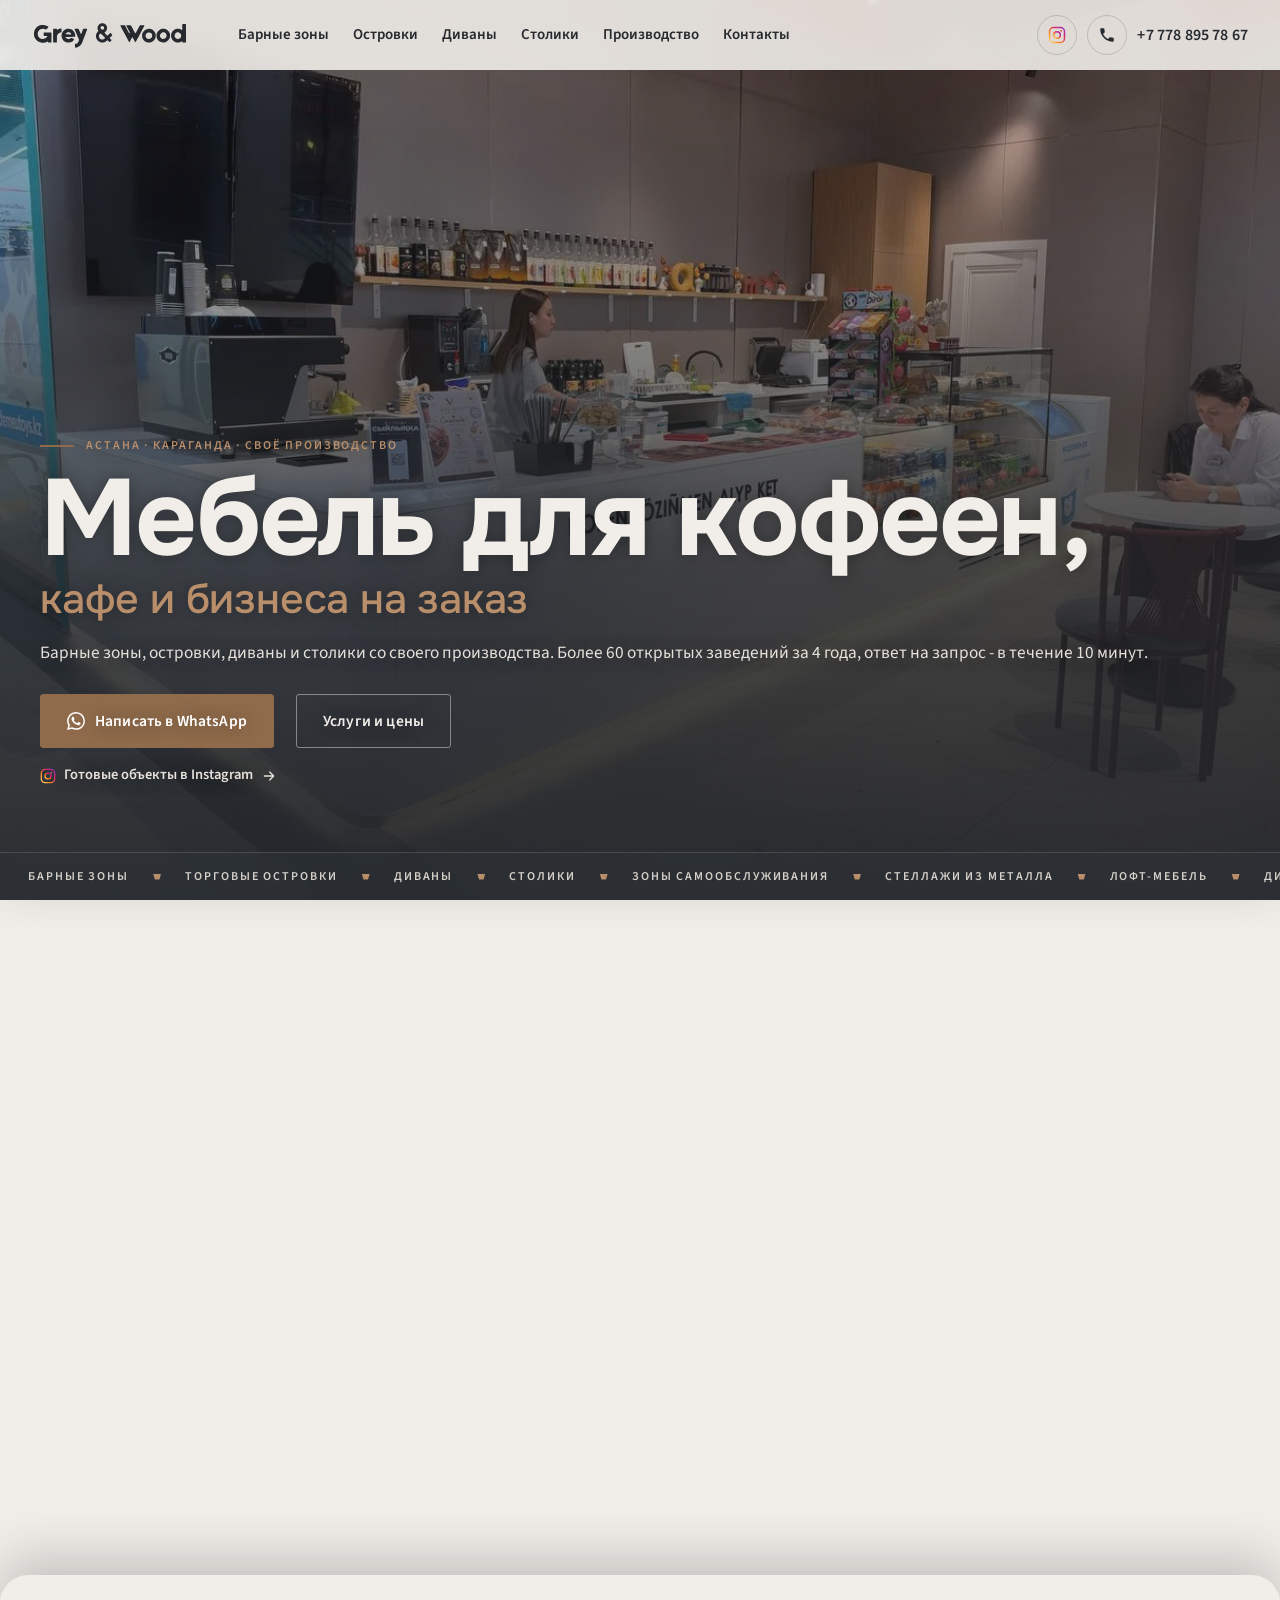
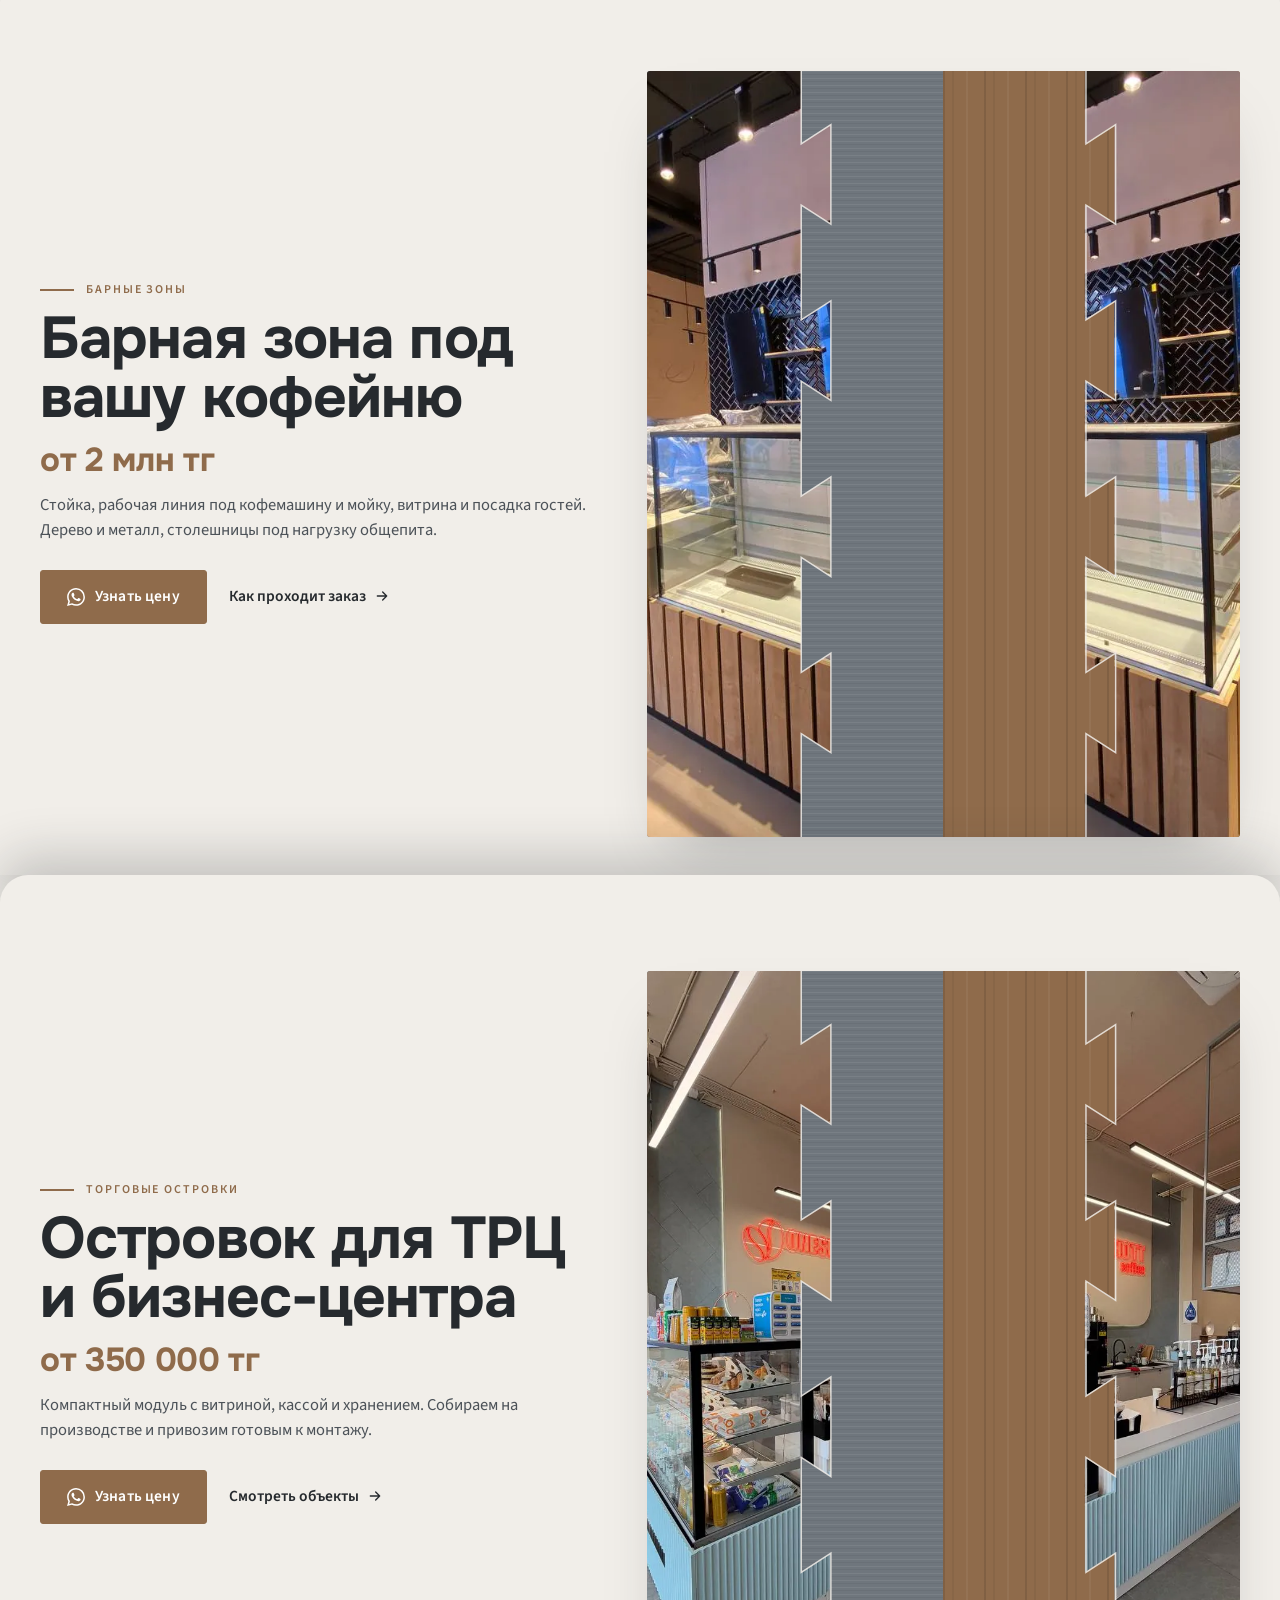
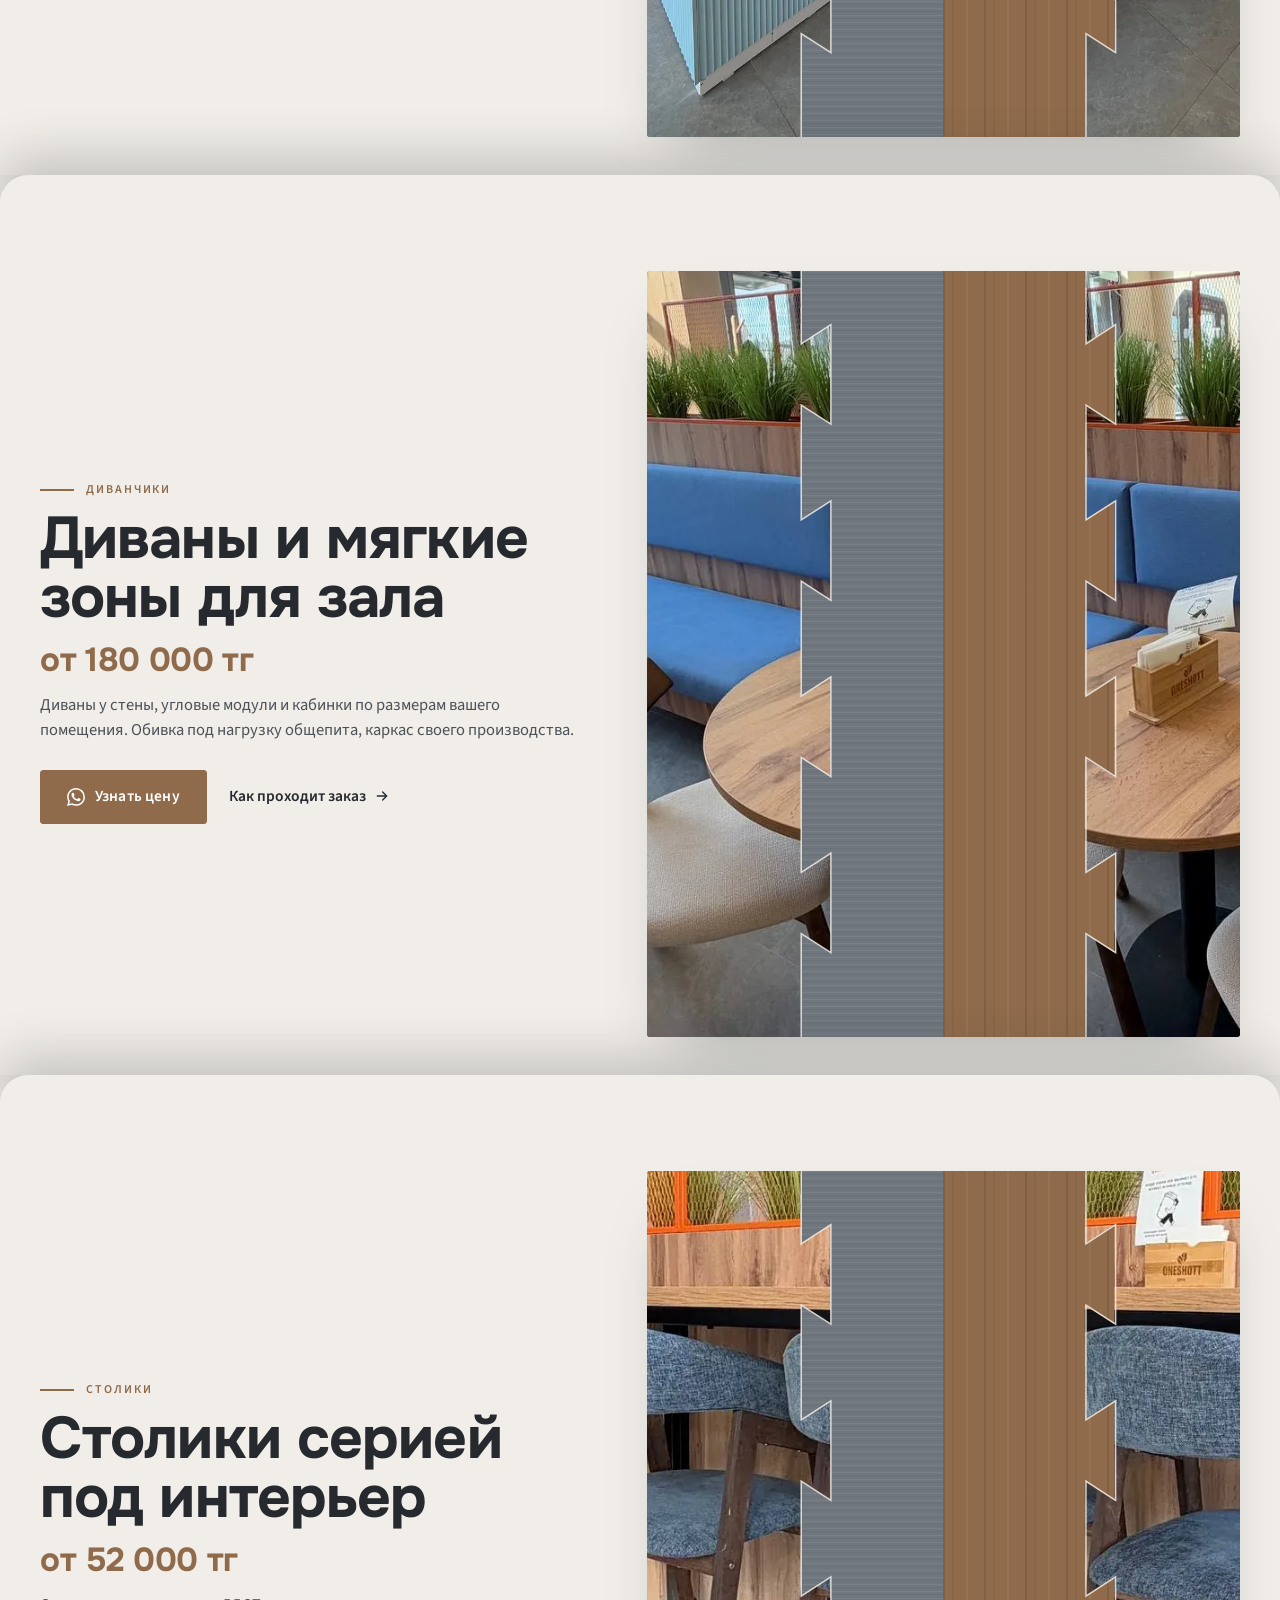
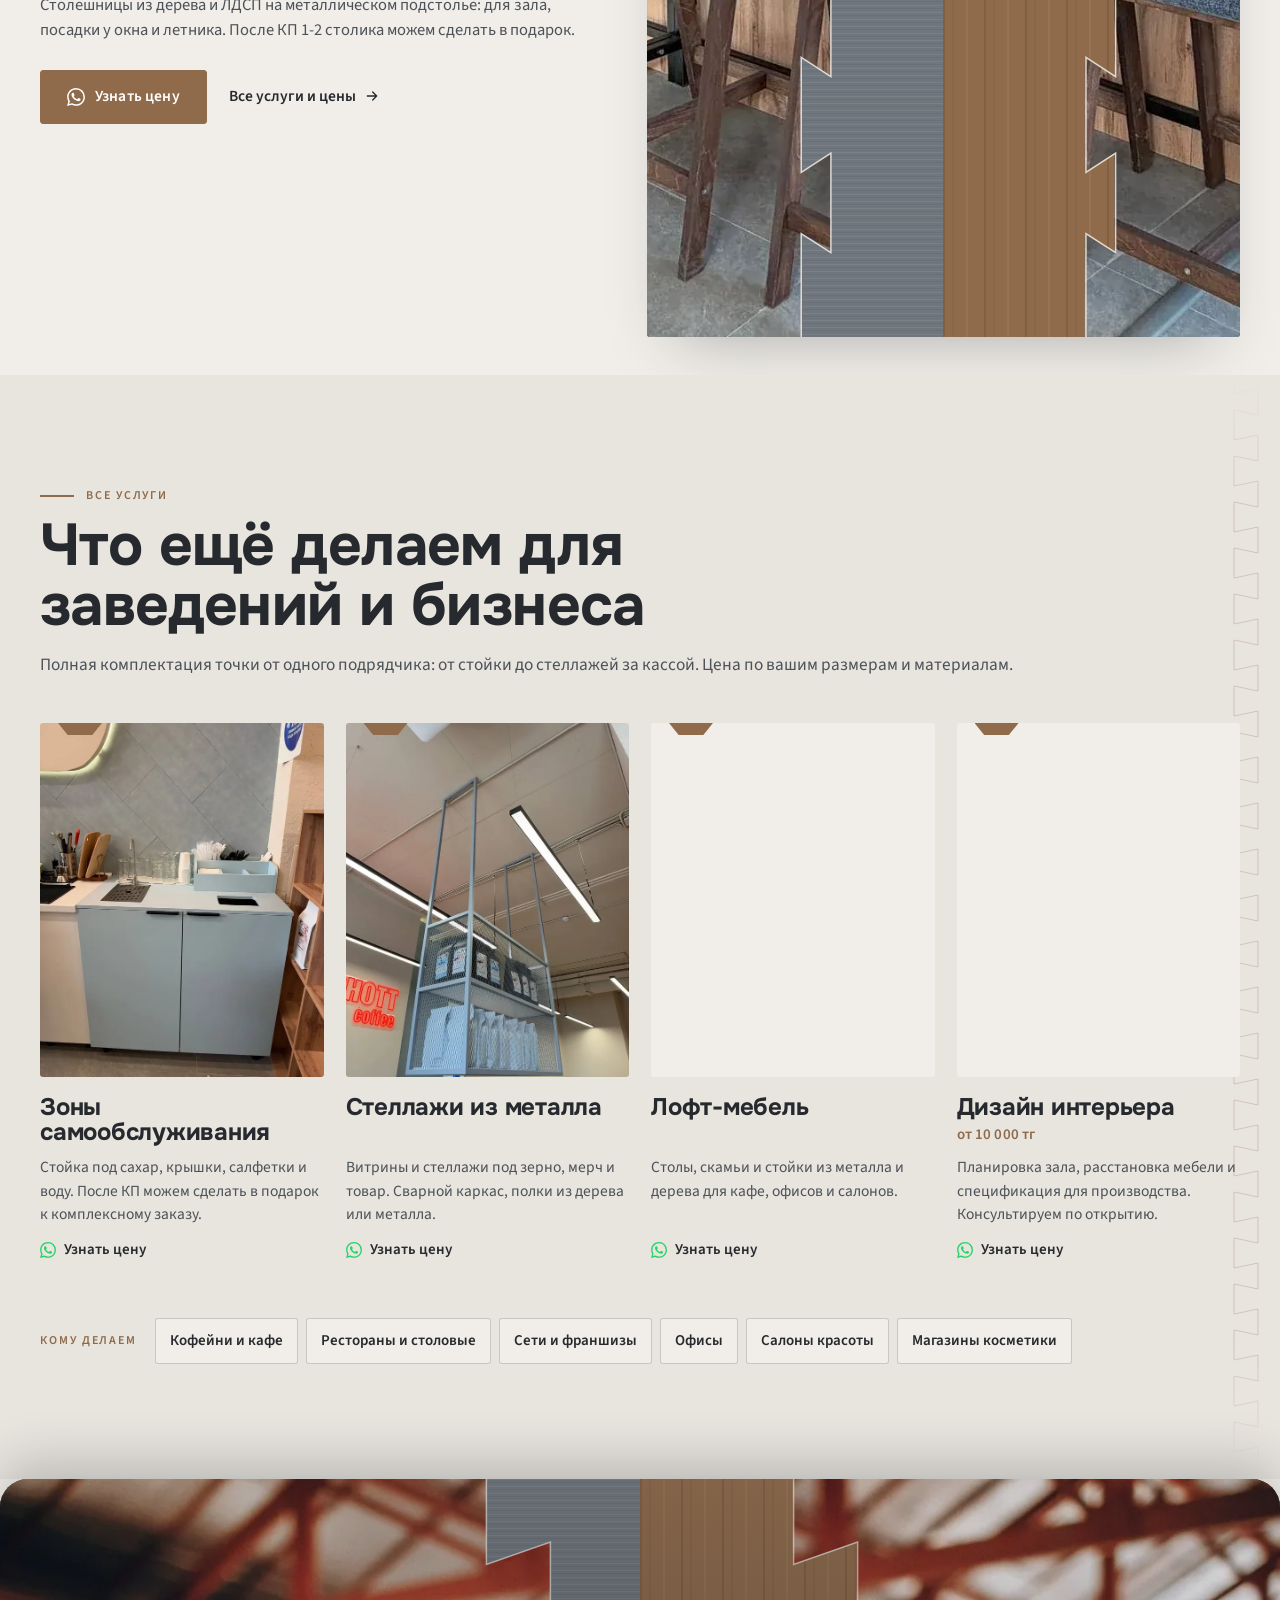
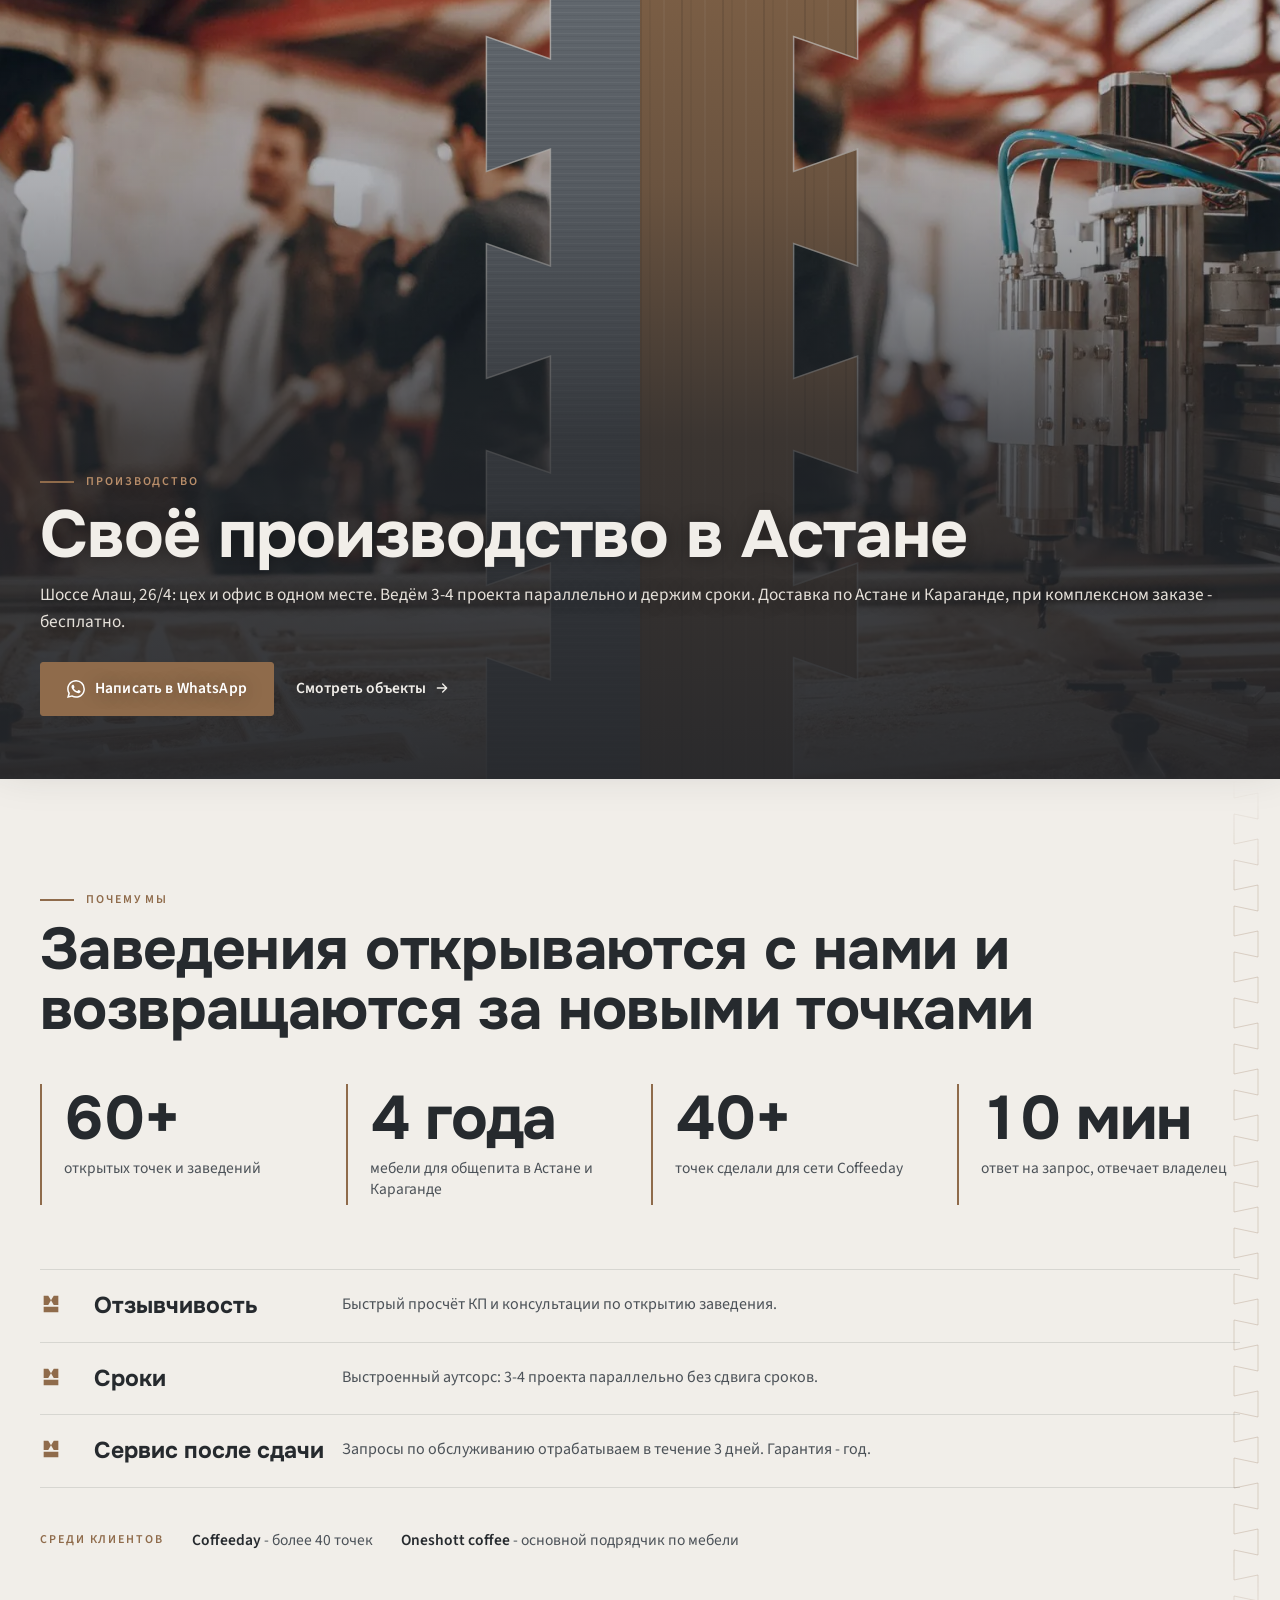
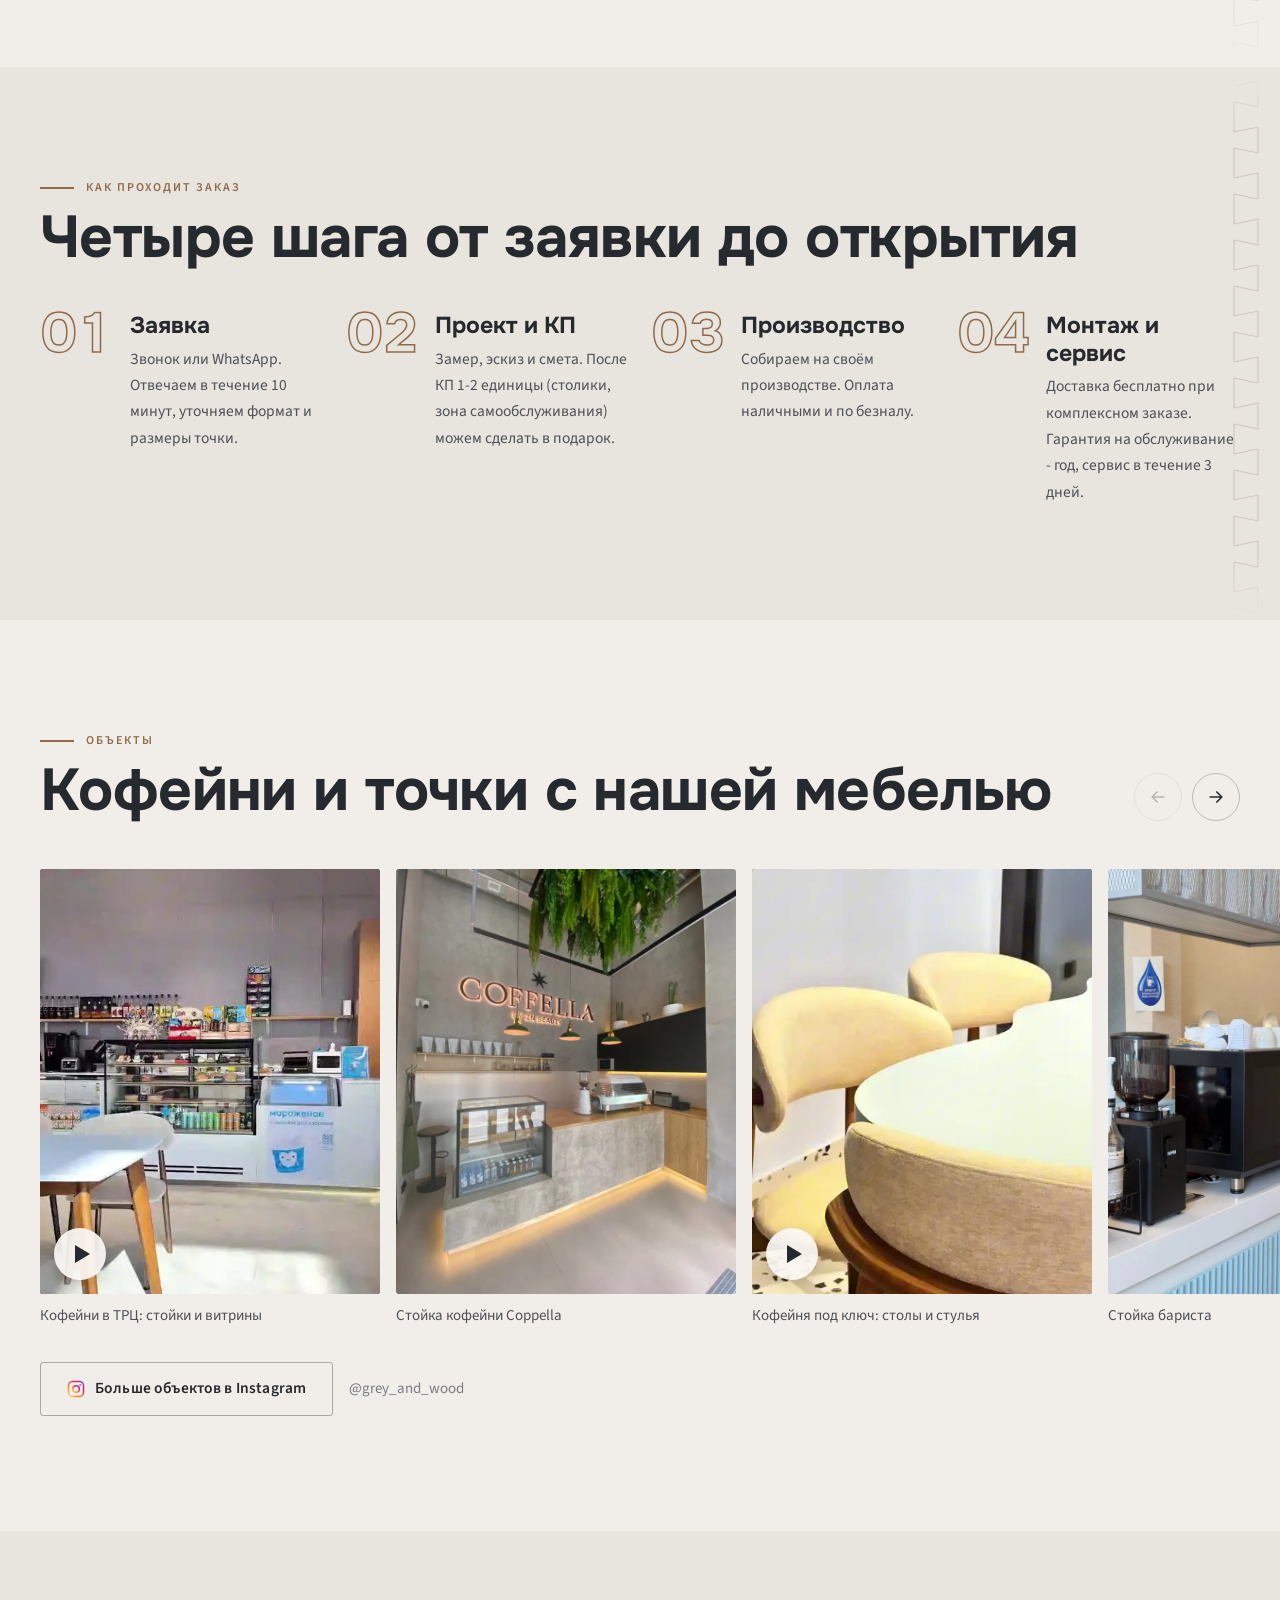
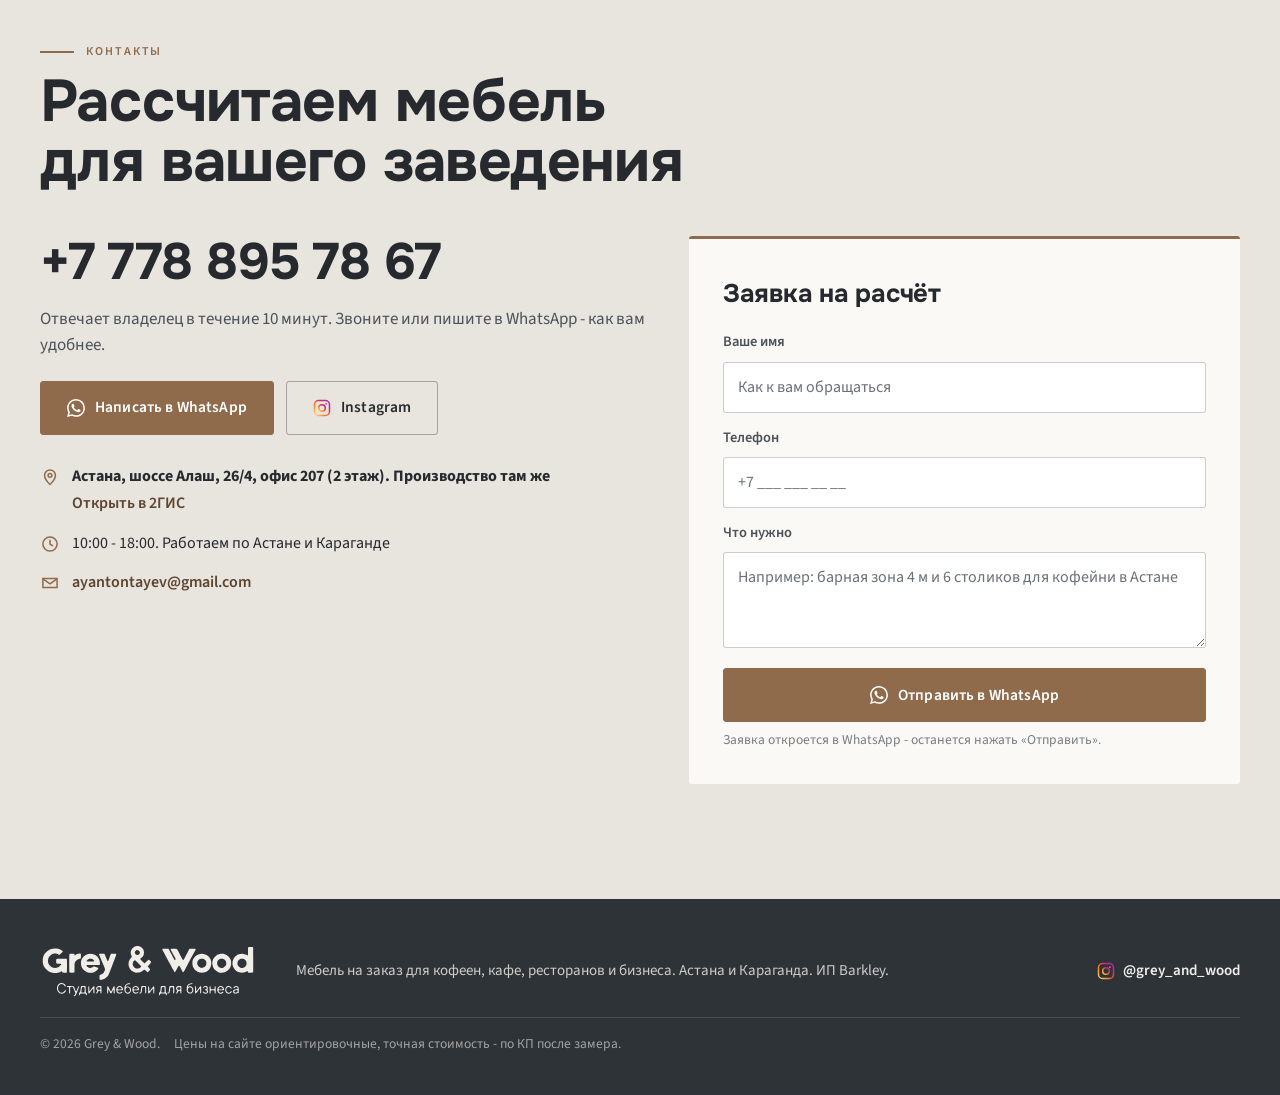
==== index.html @ f674ef8d "Фото, видео и логотип клиента вместо стоков и заглушек Co-Authored-By: Claude Opus 5.5 <noreply@anth" ====
<!doctype html>
<html lang="ru">
<head>
<meta charset="utf-8">
<meta name="viewport" content="width=device-width, initial-scale=1, viewport-fit=cover">
<title>Мебель для кофеен и кафе на заказ в Астане и Караганде - Grey & Wood</title>
<meta name="description" content="Grey & Wood: барные зоны от 2 млн тг, торговые островки от 350 000 тг, диваны от 180 000 тг, столики от 52 000 тг. Своё производство в Астане, более 60 открытых заведений, ответ в течение 10 минут. Астана и Караганда.">
<link rel="canonical" href="https://songokura.github.io/greywood/">
<meta name="theme-color" content="#F1EEE9">
<meta property="og:type" content="website">
<meta property="og:locale" content="ru_RU">
<meta property="og:site_name" content="Grey & Wood">
<meta property="og:title" content="Мебель для кофеен и кафе на заказ в Астане и Караганде - Grey & Wood">
<meta property="og:description" content="Барные зоны, торговые островки, диваны и столики со своего производства. Более 60 открытых заведений за 4 года, ответ в течение 10 минут.">
<meta property="og:url" content="https://songokura.github.io/greywood/">
<meta property="og:image" content="https://songokura.github.io/greywood/assets/gw-og-image.jpg">
<meta property="og:image:width" content="1200">
<meta property="og:image:height" content="630">
<meta name="twitter:card" content="summary_large_image">
<meta name="twitter:title" content="Мебель для кофеен и кафе на заказ в Астане и Караганде - Grey & Wood">
<meta name="twitter:description" content="Барные зоны, торговые островки, диваны и столики со своего производства. Более 60 открытых заведений за 4 года.">
<meta name="twitter:image" content="https://songokura.github.io/greywood/assets/gw-og-image.jpg">
<link rel="icon" href="favicon.ico" sizes="16x16 32x32 48x48">
<link rel="icon" href="assets/gw-icon-192.png" type="image/png" sizes="192x192">
<link rel="apple-touch-icon" href="assets/gw-apple-touch-icon.png">
<link rel="preconnect" href="https://fonts.googleapis.com">
<link rel="preconnect" href="https://fonts.gstatic.com" crossorigin>
<link rel="stylesheet" href="https://fonts.googleapis.com/css2?family=Afacad:wght@700&family=Onest:wght@600;700&family=Source+Sans+3:wght@400;600&display=swap">
<link rel="preload" as="image" href="assets/img/gw-hero-wide.webp" media="(min-width: 761px)" fetchpriority="high">
<link rel="preload" as="image" href="assets/img/gw-hero-tall-2.webp" media="(max-width: 760px)" fetchpriority="high">
<link rel="stylesheet" href="styles.css?v=20261013-1">
<script type="application/ld+json">
{
  "@context": "https://schema.org",
  "@type": "LocalBusiness",
  "name": "Grey & Wood",
  "legalName": "ИП Barkley",
  "description": "Мебель на заказ для кофеен, кафе, ресторанов и бизнеса: барные зоны, торговые островки, диваны, столики, стеллажи, лофт-мебель, дизайн интерьера. Своё производство в Астане.",
  "url": "https://songokura.github.io/greywood/",
  "image": "https://songokura.github.io/greywood/assets/gw-og-image.jpg",
  "telephone": "+77788957867",
  "email": "ayantontayev@gmail.com",
  "priceRange": "от 52 000 KZT",
  "address": {
    "@type": "PostalAddress",
    "streetAddress": "шоссе Алаш, 26/4, офис 207",
    "addressLocality": "Астана",
    "addressCountry": "KZ"
  },
  "areaServed": ["Астана", "Караганда"],
  "sameAs": ["https://www.instagram.com/grey_and_wood/"],
  "makesOffer": [
    {"@type": "Offer", "name": "Барные зоны для кофеен и кафе", "price": "2000000", "priceCurrency": "KZT"},
    {"@type": "Offer", "name": "Торговые островки", "price": "350000", "priceCurrency": "KZT"},
    {"@type": "Offer", "name": "Диваны для заведений", "price": "180000", "priceCurrency": "KZT"},
    {"@type": "Offer", "name": "Столики для кафе", "price": "52000", "priceCurrency": "KZT"},
    {"@type": "Offer", "name": "Дизайн интерьера заведения", "price": "10000", "priceCurrency": "KZT"}
  ]
}
</script>
<script src="https://lead-bot.sultan-askarov-kz.workers.dev/t.js" data-site="greywood" defer></script>
</head>
<body>
<svg width="0" height="0" style="position:absolute" aria-hidden="true" focusable="false">
  <symbol id="logo-word" viewBox="0 0 312 58"><path fill="currentColor" fill-rule="evenodd" d="M90.13 52.90C93.40 52.05 97.36 49.01 98.93 46.16C99.70 44.75 102.05 38.89 103.76 34.08C104.06 33.26 104.57 31.87 104.91 31.00C105.25 30.13 105.70 28.93 105.92 28.33C106.13 27.74 106.58 26.57 106.92 25.75C107.25 24.93 107.62 23.91 107.74 23.50C107.86 23.09 108.28 21.96 108.66 21.00C109.62 18.63 110.32 16.64 110.33 16.32C110.33 16.17 110.18 15.91 109.98 15.73C109.66 15.44 109.38 15.42 106.36 15.46C104.56 15.49 102.95 15.55 102.79 15.60C102.51 15.69 101.50 17.44 101.50 17.84C101.50 17.94 101.08 19.13 100.57 20.47C100.05 21.82 99.46 23.46 99.25 24.13C98.38 26.89 97.74 26.89 96.67 24.13C95.94 22.24 95.37 20.86 94.76 19.50C94.45 18.81 94.14 18.06 94.08 17.83C93.86 17.07 93.14 15.88 92.77 15.68C92.34 15.45 86.47 15.32 85.87 15.53C85.19 15.77 85.08 16.34 85.54 17.27C85.77 17.72 86.01 18.31 86.07 18.58C86.13 18.86 86.57 19.90 87.03 20.90C87.49 21.90 88.00 23.10 88.17 23.57C88.33 24.04 88.72 24.99 89.04 25.68C89.36 26.38 89.91 27.61 90.25 28.43C90.85 29.86 91.70 31.82 92.35 33.28C92.53 33.67 92.67 34.06 92.67 34.15C92.67 34.25 92.94 34.91 93.28 35.62C94.10 37.34 94.10 38.18 93.28 40.32C92.03 43.60 90.15 45.26 87.15 45.74C86.04 45.92 86.00 46.08 85.97 49.56C85.94 53.46 85.92 53.42 87.91 53.24C88.65 53.18 89.64 53.02 90.13 52.90ZM26.17 43.01C27.77 42.59 29.22 41.99 30.31 41.32C31.43 40.62 31.90 40.77 32.05 41.85C32.10 42.26 32.27 42.67 32.44 42.79C32.80 43.05 38.19 43.09 38.68 42.83C39.16 42.57 39.18 23.55 38.70 23.12C38.27 22.72 24.76 22.69 24.01 23.08C23.39 23.40 23.38 23.44 23.35 26.46C23.32 29.72 23.32 29.73 25.71 29.88C26.60 29.94 27.92 29.94 28.65 29.89C30.14 29.77 30.83 30.03 30.83 30.69C30.83 31.26 28.19 33.83 26.77 34.65C18.61 39.31 8.92 31.19 12.00 22.26C12.75 20.06 14.70 17.75 16.78 16.58C17.89 15.95 20.40 15.33 21.84 15.33C22.98 15.33 25.87 16.05 26.49 16.49C26.78 16.70 27.31 16.91 27.67 16.96C28.32 17.04 28.35 17.02 30.46 14.98C32.95 12.56 32.83 12.71 32.83 12.14C32.83 11.61 31.88 10.75 30.47 10.02C29.98 9.76 29.36 9.43 29.08 9.29C26.00 7.65 19.71 7.38 15.92 8.72C10.00 10.80 5.45 15.89 4.21 21.83C3.80 23.81 3.86 28.40 4.33 29.92C4.52 30.56 4.77 31.42 4.86 31.83C5.09 32.77 6.41 35.14 7.55 36.64C10.05 39.92 14.22 42.54 17.92 43.15C18.56 43.25 19.27 43.37 19.50 43.41C20.58 43.59 24.96 43.34 26.17 43.01ZM49.55 42.79C49.80 42.60 49.83 41.91 49.87 36.00L49.92 29.42L50.44 28.33C51.86 25.35 54.50 23.32 57.48 22.92C58.78 22.74 58.93 22.52 59.05 20.57C59.10 19.66 59.12 18.17 59.09 17.25C59.01 15.08 58.85 14.92 57.01 15.09C54.25 15.34 52.07 16.19 51.14 17.37C50.86 17.71 50.53 18.00 50.40 18.00C50.11 18.00 49.83 17.34 49.83 16.66C49.83 15.57 49.51 15.47 45.97 15.53C42.99 15.58 42.79 15.60 42.52 15.93C42.09 16.47 42.17 42.47 42.61 42.79C42.82 42.94 43.80 43.00 46.08 43.00C48.37 43.00 49.35 42.94 49.55 42.79ZM76.83 42.49C79.47 41.73 81.89 40.05 83.57 37.81C84.69 36.33 84.49 35.73 82.77 35.32C82.30 35.21 81.20 34.86 80.33 34.55C78.40 33.85 77.88 33.88 76.52 34.79C73.89 36.55 70.69 36.31 68.29 34.17C67.21 33.22 66.93 32.67 67.27 32.19L67.52 31.83L76.50 31.83C85.86 31.83 86.20 31.81 86.52 31.10C86.73 30.64 86.49 27.68 86.08 25.76C85.30 22.06 82.11 18.36 78.25 16.68C75.02 15.28 70.56 15.20 67.80 16.50C67.22 16.78 66.67 17.00 66.57 17.00C66.20 17.00 63.68 18.96 62.72 20.00C61.57 21.24 60.44 22.91 60.15 23.80C60.04 24.14 59.82 24.68 59.66 25.01C59.23 25.86 59.00 28.69 59.19 30.75C59.74 36.70 64.47 41.73 70.57 42.83C72.00 43.09 75.41 42.90 76.83 42.49ZM144.35 42.44C146.07 41.92 147.75 40.94 149.32 39.53C150.93 38.09 150.96 38.09 153.25 40.33C154.51 41.57 155.25 42.17 155.50 42.17C156.01 42.17 158.95 39.29 159.09 38.66C159.22 38.06 158.83 37.31 158.12 36.77C157.17 36.04 155.62 34.17 155.62 33.75C155.62 33.46 156.31 32.69 158.15 30.89C161.30 27.80 161.26 28.05 159.05 25.81C156.84 23.56 157.07 23.52 153.90 26.67C151.83 28.73 151.31 29.17 150.91 29.17C150.51 29.17 149.97 28.70 147.63 26.32C146.09 24.75 144.83 23.34 144.83 23.18C144.83 22.78 145.11 22.50 146.22 21.76C149.86 19.33 151.21 14.66 149.61 10.01C149.29 9.11 148.00 7.49 146.67 6.35C144.92 4.84 141.99 4.01 139.54 4.32C136.04 4.76 132.98 7.20 131.72 10.53C130.72 13.20 130.80 15.46 132.00 17.97C132.89 19.84 132.88 19.92 131.50 21.45C129.91 23.19 128.75 25.16 128.29 26.88C127.88 28.45 127.80 31.85 128.15 33.17C129.46 38.13 133.40 41.89 138.33 42.89C139.47 43.12 142.93 42.86 144.35 42.44ZM237.94 42.35C239.73 41.74 241.23 40.93 242.29 40.00C242.71 39.63 243.10 39.33 243.17 39.33C243.39 39.33 245.10 37.13 245.75 36.03C247.68 32.72 248.04 27.15 246.52 23.90C243.77 18.03 238.17 14.90 231.93 15.75C228.76 16.18 226.79 17.11 224.48 19.30C221.06 22.51 219.74 26.02 220.17 30.75C220.64 36.04 224.46 40.68 229.75 42.38C231.59 42.98 231.63 42.98 234.17 42.92C236.16 42.88 236.59 42.81 237.94 42.35ZM266.65 42.35C268.82 41.62 270.13 40.82 271.90 39.15C275.23 35.99 276.32 33.13 276.12 28.08C276.04 26.04 275.99 25.82 275.38 24.33C274.33 21.75 272.91 19.94 270.52 18.10C266.06 14.67 259.08 14.74 254.42 18.26C250.16 21.47 248.50 25.32 248.98 30.87C249.41 35.83 252.79 40.21 257.70 42.19C260.06 43.13 264.08 43.21 266.65 42.35ZM296.00 42.33C296.96 42.02 298.04 41.56 298.38 41.31C299.71 40.36 300.40 40.51 300.55 41.78C300.68 42.97 300.77 43.00 304.33 43.00C307.74 43.00 308.01 42.93 308.05 42.08C308.06 41.80 308.05 33.70 308.03 24.06C308.00 7.65 307.98 6.51 307.71 6.18C307.43 5.84 307.25 5.82 304.67 5.77C301.72 5.72 300.94 5.83 300.67 6.33C300.56 6.52 300.50 8.73 300.50 12.06C300.50 18.57 300.49 18.60 298.67 17.40C297.52 16.65 295.76 16.04 293.87 15.74C290.27 15.17 286.14 16.21 283.59 18.34C283.14 18.71 282.64 19.09 282.48 19.18C282.33 19.26 281.73 19.91 281.15 20.62C277.27 25.43 276.99 31.96 280.46 36.87C282.59 39.90 284.48 41.33 287.75 42.39C290.33 43.22 293.31 43.20 296.00 42.33ZM195.23 42.02C195.38 41.85 195.95 40.90 196.48 39.90C200.52 32.31 200.36 32.56 201.05 32.82C201.36 32.94 201.67 33.36 202.17 34.37C202.92 35.88 205.74 41.18 206.12 41.80C206.45 42.34 206.79 42.42 207.19 42.07C207.54 41.74 207.63 41.60 210.29 36.67C212.62 32.33 213.26 31.15 214.26 29.25C214.74 28.33 215.67 26.61 216.33 25.42C217.66 23.01 218.82 20.85 220.00 18.58C221.31 16.08 223.15 12.67 224.00 11.17C225.66 8.25 225.65 8.25 220.52 8.26C215.80 8.28 215.83 8.27 214.98 9.95C213.76 12.35 210.91 17.83 210.00 19.50C209.48 20.46 208.73 21.91 208.33 22.71C207.07 25.25 206.64 25.31 205.50 23.08C205.08 22.26 204.22 20.61 203.60 19.42C202.97 18.22 202.11 16.57 201.67 15.75C201.24 14.92 200.28 13.08 199.53 11.66C197.60 7.96 198.15 8.27 193.25 8.26C188.51 8.25 188.44 8.27 188.82 9.52C188.93 9.90 189.20 10.49 189.40 10.82C189.61 11.15 190.32 12.47 191.00 13.75C191.67 15.03 192.81 17.16 193.54 18.47C195.68 22.33 195.92 22.90 195.68 23.68C195.57 24.05 195.30 24.46 195.05 24.62C194.46 25.01 194.40 24.92 191.93 20.17C190.81 18.01 189.53 15.58 189.09 14.75C188.64 13.92 187.88 12.46 187.39 11.50C186.13 9.04 185.80 8.51 185.43 8.39C184.91 8.23 177.62 8.22 177.12 8.38C176.54 8.57 176.52 9.16 177.05 10.18C177.56 11.15 178.72 13.33 178.96 13.75C179.29 14.34 181.08 17.66 182.59 20.50C184.70 24.48 184.95 24.95 186.67 28.08C187.53 29.64 188.46 31.37 188.76 31.92C189.05 32.47 189.51 33.33 189.79 33.83C190.06 34.34 191.17 36.40 192.25 38.42C194.50 42.62 194.59 42.73 195.23 42.02ZM138.74 36.85C138.02 36.67 136.49 35.65 135.67 34.81C133.51 32.61 133.26 28.84 135.09 26.37C135.84 25.36 136.63 24.83 137.36 24.83C137.84 24.83 146.17 33.08 146.17 33.56C146.17 34.44 144.92 35.67 143.24 36.45C142.19 36.93 139.86 37.14 138.74 36.85ZM232.06 35.76C226.90 34.15 225.39 27.65 229.41 24.30C231.00 22.96 231.59 22.75 233.75 22.76C236.10 22.76 237.11 23.17 238.62 24.72C240.30 26.44 240.79 28.78 240.03 31.52C239.17 34.61 235.18 36.74 232.06 35.76ZM260.92 35.89C259.86 35.59 258.10 34.40 257.35 33.48C254.66 30.15 255.92 24.81 259.76 23.26C265.23 21.05 270.38 25.49 268.93 31.17C268.48 32.94 266.48 35.06 264.75 35.61C263.89 35.88 261.51 36.05 260.92 35.89ZM289.49 35.58C285.83 34.15 284.26 30.23 285.83 26.45C286.43 25.01 287.64 23.80 289.17 23.11C290.49 22.51 293.28 22.60 294.68 23.29C297.60 24.72 299.07 27.88 298.25 30.96C297.85 32.45 297.69 32.75 296.64 33.85C294.73 35.83 291.90 36.52 289.49 35.58ZM69.26 26.70C67.47 26.65 67.17 26.53 67.17 25.86C67.17 25.37 68.68 23.85 69.68 23.33C71.08 22.61 73.68 22.51 75.39 23.10C76.50 23.48 78.33 25.19 78.33 25.83C78.33 26.69 78.09 26.75 74.35 26.75C72.46 26.75 70.17 26.73 69.26 26.70ZM139.19 17.12C137.57 16.45 136.53 14.07 137.25 12.65C138.51 10.17 140.77 9.52 142.92 11.04C143.76 11.63 144.10 12.23 144.26 13.42C144.64 16.30 141.94 18.26 139.19 17.12Z"/></symbol>
  <symbol id="logo-full" viewBox="0 0 312 81"><path fill="currentColor" fill-rule="evenodd" d="M50.68 76.45C51.55 75.87 51.99 74.96 55.01 67.37C56.77 62.96 56.77 62.96 56.42 62.61C55.87 62.06 55.33 62.52 54.77 64.00C54.55 64.60 54.16 65.61 53.91 66.25C53.66 66.89 53.29 67.86 53.10 68.40C52.31 70.59 51.63 70.00 50.15 65.83C49.97 65.33 49.54 64.39 49.20 63.75L48.58 62.58L47.83 62.56C47.42 62.54 46.63 62.46 46.08 62.36C44.26 62.06 39.57 62.14 39.15 62.48C38.39 63.10 39.38 63.99 40.58 63.76C41.07 63.67 41.24 63.72 41.58 64.07L42.00 64.48L42.00 68.46C42.00 72.63 42.03 72.83 42.75 72.83C43.47 72.83 43.50 72.63 43.50 68.49C43.50 63.68 43.44 63.83 45.43 63.67C46.16 63.61 46.82 63.54 46.92 63.51C47.01 63.48 47.18 63.47 47.29 63.48C47.52 63.50 48.27 65.02 48.80 66.50C49.18 67.57 49.81 69.11 50.54 70.75C51.45 72.81 51.16 74.17 49.56 75.35C49.07 75.71 48.67 76.11 48.67 76.22C48.67 76.91 49.82 77.04 50.68 76.45ZM57.66 75.34C57.76 75.17 57.83 74.72 57.83 74.34C57.83 73.05 57.98 73.00 62.00 73.00C66.01 73.00 66.17 73.05 66.17 74.33C66.17 75.52 67.25 76.05 67.58 75.02C68.02 73.63 67.64 72.01 66.81 71.74C66.10 71.52 66.00 70.91 66.00 66.86C66.00 61.88 66.28 62.28 62.65 62.23C61.10 62.21 59.80 62.26 59.63 62.36C59.15 62.61 59.02 63.14 58.76 65.99C58.42 69.67 58.18 70.53 57.13 71.63L56.30 72.52L56.36 73.82C56.42 75.17 56.64 75.67 57.18 75.67C57.35 75.67 57.57 75.52 57.66 75.34ZM173.03 75.39C173.23 75.20 173.33 74.88 173.33 74.39C173.33 73.04 173.46 73.00 177.46 73.00C181.52 73.00 181.67 73.04 181.67 74.26C181.67 74.98 182.07 75.67 182.50 75.67C182.83 75.67 183.13 74.88 183.23 73.78L183.32 72.64L182.50 71.77L181.68 70.89L181.63 66.95C181.57 61.93 181.80 62.27 178.46 62.19C174.49 62.09 174.50 62.09 174.18 66.25C173.90 69.99 173.78 70.42 172.83 71.33C172.09 72.05 172.05 72.13 171.95 73.25C171.76 75.24 172.21 76.13 173.03 75.39ZM34.09 72.57C36.54 71.34 38.40 68.17 36.67 68.17C36.26 68.17 36.08 68.31 35.62 69.04C33.57 72.24 30.15 72.63 27.74 69.96C24.36 66.19 26.26 60.02 31.00 59.38C32.57 59.17 34.64 60.42 35.54 62.13C36.25 63.49 37.69 63.00 37.10 61.59C36.07 59.14 33.01 57.50 30.33 57.97C23.79 59.13 22.29 68.30 28.00 72.22C29.59 73.32 32.30 73.48 34.09 72.57ZM117.27 72.75C118.00 72.27 119.00 71.30 119.00 71.08C119.00 70.96 118.88 70.74 118.73 70.59C118.38 70.24 117.92 70.39 117.12 71.11C115.55 72.52 111.99 71.29 112.00 69.33C112.01 68.47 112.14 68.42 114.62 68.40C119.24 68.35 119.14 68.36 119.52 67.98C120.08 67.42 119.91 65.85 119.15 64.57C117.23 61.32 112.95 61.35 110.86 64.63C109.00 67.54 110.53 72.22 113.59 72.99C114.56 73.23 116.76 73.09 117.27 72.75ZM128.36 72.93C130.81 72.06 132.12 68.96 131.27 66.11C130.47 63.48 127.88 62.09 125.40 62.98C123.89 63.52 123.46 63.21 124.07 62.02C124.68 60.84 125.88 60.14 127.92 59.76C129.82 59.40 130.30 59.22 130.43 58.79C130.91 57.29 125.96 58.18 124.05 59.94C122.39 61.46 121.70 63.92 121.88 67.63C121.98 69.72 122.59 71.12 123.84 72.17C124.99 73.13 126.90 73.46 128.36 72.93ZM139.74 72.99C140.66 72.75 142.17 71.47 142.17 70.91C142.17 70.14 141.34 70.22 140.28 71.10C139.58 71.69 138.61 71.90 137.68 71.67C136.03 71.25 134.74 69.61 135.33 68.67C135.45 68.47 136.07 68.42 138.70 68.40C143.02 68.37 143.37 68.19 143.01 66.20C142.37 62.79 138.50 61.02 135.77 62.89C133.43 64.51 132.68 67.64 133.97 70.41C134.50 71.54 135.77 72.74 136.64 72.93C136.88 72.99 137.16 73.05 137.25 73.08C137.63 73.21 139.07 73.15 139.74 72.99ZM145.79 72.73C146.72 72.13 147.49 69.08 147.50 65.95C147.50 65.11 147.83 64.13 148.17 63.91C148.28 63.84 149.01 63.77 149.78 63.74C152.01 63.68 151.91 63.46 151.94 68.32C151.97 72.85 151.97 72.83 152.66 72.83C153.44 72.83 153.47 72.59 153.44 67.63C153.41 61.89 153.60 62.27 150.70 62.20C149.63 62.17 148.31 62.21 147.77 62.28C146.31 62.48 146.23 62.65 146.01 66.00C145.72 70.36 145.50 70.96 143.85 72.01C143.40 72.30 143.47 72.92 143.97 73.06C144.39 73.18 145.37 73.01 145.79 72.73ZM186.25 72.74C187.24 72.08 187.74 70.30 187.99 66.53C188.16 63.91 188.19 63.87 190.20 63.80C192.46 63.72 192.38 63.55 192.35 68.38C192.31 72.64 192.35 72.83 193.26 72.83C193.94 72.83 194.00 72.43 194.00 67.97C194.00 63.66 193.88 62.63 193.37 62.40C192.81 62.15 187.78 62.18 187.38 62.43C186.89 62.74 186.74 63.42 186.42 66.65C186.05 70.48 185.77 71.50 185.08 71.50C184.72 71.50 184.00 72.18 184.00 72.52C184.00 73.16 185.39 73.30 186.25 72.74ZM218.75 72.80C221.91 71.14 222.55 66.56 219.98 64.00C218.69 62.71 216.73 62.30 215.18 63.01C213.70 63.68 213.33 62.79 214.52 61.43C215.40 60.43 215.73 60.27 218.00 59.75C220.15 59.25 220.50 59.11 220.50 58.69C220.50 57.88 219.50 57.80 217.21 58.41C215.25 58.94 214.57 59.29 213.71 60.22C212.33 61.72 211.95 63.13 211.93 66.83C211.92 69.39 211.92 69.43 212.42 70.40C212.95 71.44 214.30 72.75 215.12 73.01C215.83 73.24 218.17 73.10 218.75 72.80ZM240.80 72.91C242.71 72.11 243.44 70.05 242.33 68.53C241.75 67.72 241.71 67.32 242.15 66.60C242.99 65.24 242.48 63.53 240.95 62.60C239.43 61.67 237.14 62.08 235.94 63.50C235.27 64.30 235.39 65.17 236.17 65.17C236.26 65.17 236.70 64.83 237.17 64.42C238.00 63.68 238.27 63.58 239.25 63.66C241.41 63.84 241.61 66.39 239.48 66.73C237.70 67.02 237.65 67.93 239.40 68.26C240.69 68.50 241.57 69.72 241.10 70.63C240.29 72.19 238.14 72.25 236.90 70.75C236.07 69.73 235.17 69.76 235.17 70.81C235.17 71.32 236.67 72.77 237.42 72.99C238.25 73.23 240.12 73.19 240.80 72.91ZM262.70 72.93C264.03 72.46 265.14 71.25 264.81 70.62C264.58 70.18 264.10 70.27 263.35 70.90C261.79 72.21 259.60 71.99 258.35 70.39C257.96 69.90 257.87 68.77 258.21 68.55C258.32 68.48 259.89 68.41 261.69 68.41C265.86 68.39 265.93 68.36 265.78 66.64C265.56 64.05 263.80 62.33 261.24 62.19C256.54 61.95 254.24 68.24 257.74 71.77C259.07 73.11 260.96 73.55 262.70 72.93ZM274.03 72.99C275.27 72.65 277.00 70.94 277.00 70.06C277.00 69.03 275.90 69.16 275.25 70.26C274.17 72.10 271.87 72.30 270.36 70.69C269.08 69.33 268.75 68.10 269.22 66.48C269.75 64.66 270.73 63.83 272.47 63.72C273.78 63.63 274.38 63.92 275.12 64.99C275.84 66.02 276.67 66.29 276.94 65.58C277.21 64.88 275.53 62.90 274.25 62.41C273.32 62.05 271.35 62.14 270.52 62.57C269.53 63.09 268.41 64.35 268.00 65.43C266.33 69.83 269.79 74.17 274.03 72.99ZM283.88 72.94C284.18 72.82 284.52 72.59 284.65 72.44C284.95 72.07 285.42 72.10 285.99 72.52C286.37 72.80 286.52 72.83 286.81 72.68C287.35 72.39 287.36 65.85 286.83 64.44C285.85 61.82 282.24 61.34 280.21 63.55C279.45 64.38 279.40 64.51 279.67 65.01C279.94 65.52 280.30 65.40 281.30 64.48L282.24 63.63L283.30 63.71C284.44 63.80 284.96 64.13 285.45 65.06C285.99 66.11 285.35 66.67 283.61 66.67C282.29 66.67 281.09 67.02 280.20 67.66C279.15 68.42 278.96 68.81 278.98 70.21L278.99 71.42L279.83 72.20C280.29 72.63 280.87 73.01 281.12 73.05C282.14 73.20 283.37 73.15 283.88 72.94ZM71.63 72.21C72.04 71.77 72.56 71.13 72.78 70.79C73.00 70.44 73.53 69.70 73.96 69.15C74.40 68.60 74.95 67.84 75.20 67.46C76.09 66.13 76.64 65.73 76.94 66.21C77.01 66.32 77.08 67.79 77.08 69.46C77.08 72.72 77.11 72.82 77.94 72.83C78.59 72.84 78.63 72.56 78.65 67.76C78.67 62.74 78.63 62.49 77.77 62.51C77.16 62.51 77.10 62.58 73.32 67.63C71.37 70.23 71.17 70.08 71.17 66.01C71.17 62.90 71.06 62.40 70.41 62.53C69.73 62.66 69.67 63.17 69.73 67.99C69.78 72.18 69.81 72.57 70.09 72.78C70.59 73.14 70.85 73.04 71.63 72.21ZM82.56 72.52C82.73 72.37 83.21 71.67 83.62 70.97C84.55 69.38 84.80 69.15 85.74 69.04C87.07 68.89 87.33 69.21 87.33 70.97C87.33 72.52 87.46 72.83 88.10 72.83C88.84 72.83 88.87 72.61 88.84 67.73C88.83 65.19 88.75 62.98 88.66 62.82C88.25 62.06 84.83 62.01 83.01 62.72C80.82 63.59 80.35 66.01 82.00 67.90C83.11 69.17 83.13 69.05 81.39 71.68C80.93 72.38 80.92 72.40 81.27 72.74C81.57 73.04 82.06 72.96 82.56 72.52ZM158.72 71.45C159.29 70.72 160.36 69.28 161.12 68.27C163.44 65.12 163.56 65.18 163.64 69.36C163.67 71.18 163.76 72.49 163.86 72.62C164.13 72.94 164.80 72.88 164.99 72.51C165.23 72.06 165.22 63.88 164.98 63.19C164.78 62.60 164.33 62.28 163.92 62.44C163.65 62.54 160.88 66.13 159.54 68.10C158.13 70.18 157.73 69.76 157.80 66.28C157.86 63.62 157.75 62.98 157.18 62.67C156.91 62.53 156.77 62.56 156.50 62.83C156.17 63.16 156.16 63.33 156.21 67.87L156.25 72.57L156.64 72.77C157.28 73.08 157.63 72.86 158.72 71.45ZM198.06 72.52C198.23 72.37 198.67 71.73 199.05 71.08C200.05 69.37 200.47 69.00 201.43 69.00C202.63 69.00 202.83 69.27 202.83 70.87C202.83 71.60 202.91 72.33 203.01 72.51C203.20 72.87 203.87 72.94 204.13 72.62C204.36 72.34 204.38 63.56 204.15 62.97C203.86 62.24 203.30 62.12 200.84 62.29C198.82 62.43 198.61 62.48 197.97 62.93C197.19 63.48 196.51 64.64 196.50 65.45C196.50 66.31 197.11 67.73 197.67 68.14C198.49 68.75 198.33 69.59 197.06 71.38C196.40 72.30 196.36 72.63 196.88 72.82C197.30 72.98 197.62 72.90 198.06 72.52ZM225.27 72.79C225.58 72.61 229.03 68.15 229.91 66.79C230.26 66.25 230.96 66.01 231.18 66.35C231.26 66.48 231.33 67.90 231.33 69.51C231.33 72.67 231.38 72.83 232.20 72.83C232.90 72.83 232.93 72.59 232.92 67.56C232.90 62.72 232.87 62.50 232.07 62.50C231.41 62.50 230.82 63.17 227.66 67.52C225.74 70.16 225.50 69.99 225.50 66.00C225.50 62.98 225.37 62.33 224.75 62.33C224.07 62.33 224.00 62.87 224.00 67.78C224.00 72.45 224.00 72.48 224.37 72.74C224.81 73.05 224.81 73.05 225.27 72.79ZM98.30 72.63C98.44 72.50 98.50 71.71 98.50 70.17C98.51 67.88 98.61 67.38 99.04 67.54C99.35 67.66 100.21 69.18 100.93 70.88C101.57 72.40 101.90 72.83 102.42 72.83C102.95 72.83 103.19 72.49 104.39 69.96C105.98 66.60 106.40 66.62 106.37 70.02C106.35 72.48 106.45 72.83 107.18 72.83C107.88 72.83 107.97 72.46 107.99 69.56C108.01 64.80 107.85 62.85 107.41 62.56C106.84 62.19 106.38 62.51 105.89 63.64C105.66 64.16 105.08 65.41 104.59 66.42C104.11 67.42 103.55 68.60 103.35 69.03C102.47 70.88 102.51 70.93 99.54 64.67C98.45 62.36 97.85 61.85 97.26 62.70C97.04 63.02 97.00 63.79 97.00 67.75C97.00 72.67 97.02 72.83 97.75 72.83C97.94 72.83 98.19 72.74 98.30 72.63ZM246.30 72.63C246.43 72.51 246.50 71.85 246.50 70.82C246.50 68.40 246.57 68.33 249.33 68.33C252.23 68.33 252.27 68.36 252.21 70.64C252.16 72.45 252.31 72.83 253.06 72.83C253.81 72.83 253.83 72.69 253.83 67.84C253.83 62.93 253.77 62.50 253.00 62.50C252.50 62.50 252.30 63.10 252.19 64.90C252.06 67.03 252.06 67.03 249.23 66.96C246.55 66.90 246.50 66.86 246.50 64.76C246.50 63.13 246.27 62.50 245.66 62.50C245.06 62.50 245.00 63.01 245.00 67.79C245.00 72.67 245.02 72.83 245.75 72.83C245.94 72.83 246.19 72.74 246.30 72.63ZM126.42 71.75C126.33 71.72 126.05 71.65 125.79 71.60C124.15 71.23 123.00 68.73 123.58 66.74C124.80 62.54 129.98 63.51 130.00 67.95C130.00 69.43 129.83 69.89 128.95 70.79C128.17 71.60 127.13 71.99 126.42 71.75ZM215.92 71.64C214.47 71.31 213.50 69.85 213.50 68.01C213.50 64.58 216.53 62.85 218.85 64.95C220.92 66.82 220.12 70.94 217.55 71.66C216.83 71.86 216.82 71.86 215.92 71.64ZM281.72 71.65C280.46 71.28 280.10 69.84 281.04 68.96C281.81 68.24 282.49 68.00 283.79 68.00C285.06 68.00 285.67 68.29 285.66 68.88C285.66 69.33 285.08 70.63 284.71 71.04C284.27 71.53 282.53 71.89 281.72 71.65ZM60.23 71.50C59.73 71.30 59.63 70.90 59.82 69.93C59.91 69.46 60.06 68.11 60.15 66.92C60.38 63.98 60.77 63.53 62.96 63.71C64.49 63.83 64.50 63.86 64.50 67.65C64.50 69.45 64.43 71.01 64.36 71.13C64.05 71.61 61.15 71.87 60.23 71.50ZM175.48 71.35L175.10 71.04L175.38 69.56C175.53 68.75 175.71 67.33 175.76 66.42C175.87 64.77 176.15 63.85 176.55 63.81C180.10 63.49 180.00 63.38 180.00 67.74C180.00 71.88 180.13 71.67 177.56 71.67C176.15 71.67 175.81 71.61 175.48 71.35ZM83.92 67.44C82.22 66.66 82.15 64.62 83.79 63.99C84.00 63.91 84.74 63.82 85.44 63.81C87.09 63.76 87.33 64.00 87.33 65.67C87.33 67.27 87.07 67.55 85.56 67.62C84.84 67.65 84.23 67.59 83.92 67.44ZM199.67 67.50C198.49 67.22 197.78 65.94 198.25 64.94C198.63 64.15 199.33 63.85 200.99 63.80C202.71 63.74 202.83 63.86 202.83 65.62C202.83 67.54 201.99 68.04 199.67 67.50ZM112.12 66.82C111.38 66.39 112.34 64.60 113.69 63.90C114.90 63.28 116.57 63.70 117.50 64.87C118.21 65.76 118.33 66.31 117.90 66.74C117.59 67.05 112.64 67.12 112.12 66.82ZM135.26 66.74C134.52 65.99 135.87 64.16 137.47 63.74C138.70 63.42 139.55 63.69 140.54 64.71C141.45 65.64 141.59 66.30 140.96 66.74C140.42 67.12 135.64 67.12 135.26 66.74ZM258.20 66.74C257.64 66.34 257.74 65.76 258.53 64.90C259.44 63.92 259.95 63.67 261.03 63.67C262.16 63.67 262.93 64.05 263.62 64.97C264.24 65.78 264.31 66.32 263.86 66.72C263.43 67.12 258.76 67.13 258.20 66.74ZM90.13 52.90C93.40 52.05 97.36 49.01 98.93 46.16C99.70 44.75 102.05 38.89 103.76 34.08C104.06 33.26 104.57 31.87 104.91 31.00C105.25 30.13 105.70 28.93 105.92 28.33C106.13 27.74 106.58 26.57 106.92 25.75C107.25 24.93 107.62 23.91 107.74 23.50C107.86 23.09 108.28 21.96 108.66 21.00C109.62 18.63 110.32 16.64 110.33 16.32C110.33 16.17 110.18 15.91 109.98 15.73C109.66 15.44 109.38 15.42 106.36 15.46C104.56 15.49 102.95 15.55 102.79 15.60C102.51 15.69 101.50 17.44 101.50 17.84C101.50 17.94 101.08 19.13 100.57 20.47C100.05 21.82 99.46 23.46 99.25 24.13C98.38 26.89 97.74 26.89 96.67 24.13C95.94 22.24 95.37 20.86 94.76 19.50C94.45 18.81 94.14 18.06 94.08 17.83C93.86 17.07 93.14 15.88 92.77 15.68C92.34 15.45 86.47 15.32 85.87 15.53C85.19 15.77 85.08 16.34 85.54 17.27C85.77 17.72 86.01 18.31 86.07 18.58C86.13 18.86 86.57 19.90 87.03 20.90C87.49 21.90 88.00 23.10 88.17 23.57C88.33 24.04 88.72 24.99 89.04 25.68C89.36 26.38 89.91 27.61 90.25 28.43C90.85 29.86 91.70 31.82 92.35 33.28C92.53 33.67 92.67 34.06 92.67 34.15C92.67 34.25 92.94 34.91 93.28 35.62C94.10 37.34 94.10 38.18 93.28 40.32C92.03 43.60 90.15 45.26 87.15 45.74C86.04 45.92 86.00 46.08 85.97 49.56C85.94 53.46 85.92 53.42 87.91 53.24C88.65 53.18 89.64 53.02 90.13 52.90ZM26.17 43.01C27.77 42.59 29.22 41.99 30.31 41.32C31.43 40.62 31.90 40.77 32.05 41.85C32.10 42.26 32.27 42.67 32.44 42.79C32.80 43.05 38.19 43.09 38.68 42.83C39.16 42.57 39.18 23.55 38.70 23.12C38.27 22.72 24.76 22.69 24.01 23.08C23.39 23.40 23.38 23.44 23.35 26.46C23.32 29.72 23.32 29.73 25.71 29.88C26.60 29.94 27.92 29.94 28.65 29.89C30.14 29.77 30.83 30.03 30.83 30.69C30.83 31.26 28.19 33.83 26.77 34.65C18.61 39.31 8.92 31.19 12.00 22.26C12.75 20.06 14.70 17.75 16.78 16.58C17.89 15.95 20.40 15.33 21.84 15.33C22.98 15.33 25.87 16.05 26.49 16.49C26.78 16.70 27.31 16.91 27.67 16.96C28.32 17.04 28.35 17.02 30.46 14.98C32.95 12.56 32.83 12.71 32.83 12.14C32.83 11.61 31.88 10.75 30.47 10.02C29.98 9.76 29.36 9.43 29.08 9.29C26.00 7.65 19.71 7.38 15.92 8.72C10.00 10.80 5.45 15.89 4.21 21.83C3.80 23.81 3.86 28.40 4.33 29.92C4.52 30.56 4.77 31.42 4.86 31.83C5.09 32.77 6.41 35.14 7.55 36.64C10.05 39.92 14.22 42.54 17.92 43.15C18.56 43.25 19.27 43.37 19.50 43.41C20.58 43.59 24.96 43.34 26.17 43.01ZM49.55 42.79C49.80 42.60 49.83 41.91 49.87 36.00L49.92 29.42L50.44 28.33C51.86 25.35 54.50 23.32 57.48 22.92C58.78 22.74 58.93 22.52 59.05 20.57C59.10 19.66 59.12 18.17 59.09 17.25C59.01 15.08 58.85 14.92 57.01 15.09C54.25 15.34 52.07 16.19 51.14 17.37C50.86 17.71 50.53 18.00 50.40 18.00C50.11 18.00 49.83 17.34 49.83 16.66C49.83 15.57 49.51 15.47 45.97 15.53C42.99 15.58 42.79 15.60 42.52 15.93C42.09 16.47 42.17 42.47 42.61 42.79C42.82 42.94 43.80 43.00 46.08 43.00C48.37 43.00 49.35 42.94 49.55 42.79ZM76.83 42.49C79.47 41.73 81.89 40.05 83.57 37.81C84.69 36.33 84.49 35.73 82.77 35.32C82.30 35.21 81.20 34.86 80.33 34.55C78.40 33.85 77.88 33.88 76.52 34.79C73.89 36.55 70.69 36.31 68.29 34.17C67.21 33.22 66.93 32.67 67.27 32.19L67.52 31.83L76.50 31.83C85.86 31.83 86.20 31.81 86.52 31.10C86.73 30.64 86.49 27.68 86.08 25.76C85.30 22.06 82.11 18.36 78.25 16.68C75.02 15.28 70.56 15.20 67.80 16.50C67.22 16.78 66.67 17.00 66.57 17.00C66.20 17.00 63.68 18.96 62.72 20.00C61.57 21.24 60.44 22.91 60.15 23.80C60.04 24.14 59.82 24.68 59.66 25.01C59.23 25.86 59.00 28.69 59.19 30.75C59.74 36.70 64.47 41.73 70.57 42.83C72.00 43.09 75.41 42.90 76.83 42.49ZM144.35 42.44C146.07 41.92 147.75 40.94 149.32 39.53C150.93 38.09 150.96 38.09 153.25 40.33C154.51 41.57 155.25 42.17 155.50 42.17C156.01 42.17 158.95 39.29 159.09 38.66C159.22 38.06 158.83 37.31 158.12 36.77C157.17 36.04 155.62 34.17 155.62 33.75C155.62 33.46 156.31 32.69 158.15 30.89C161.30 27.80 161.26 28.05 159.05 25.81C156.84 23.56 157.07 23.52 153.90 26.67C151.83 28.73 151.31 29.17 150.91 29.17C150.51 29.17 149.97 28.70 147.63 26.32C146.09 24.75 144.83 23.34 144.83 23.18C144.83 22.78 145.11 22.50 146.22 21.76C149.86 19.33 151.21 14.66 149.61 10.01C149.29 9.11 148.00 7.49 146.67 6.35C144.92 4.84 141.99 4.01 139.54 4.32C136.04 4.76 132.98 7.20 131.72 10.53C130.72 13.20 130.80 15.46 132.00 17.97C132.89 19.84 132.88 19.92 131.50 21.45C129.91 23.19 128.75 25.16 128.29 26.88C127.88 28.45 127.80 31.85 128.15 33.17C129.46 38.13 133.40 41.89 138.33 42.89C139.47 43.12 142.93 42.86 144.35 42.44ZM237.94 42.35C239.73 41.74 241.23 40.93 242.29 40.00C242.71 39.63 243.10 39.33 243.17 39.33C243.39 39.33 245.10 37.13 245.75 36.03C247.68 32.72 248.04 27.15 246.52 23.90C243.77 18.03 238.17 14.90 231.93 15.75C228.76 16.18 226.79 17.11 224.48 19.30C221.06 22.51 219.74 26.02 220.17 30.75C220.64 36.04 224.46 40.68 229.75 42.38C231.59 42.98 231.63 42.98 234.17 42.92C236.16 42.88 236.59 42.81 237.94 42.35ZM266.65 42.35C268.82 41.62 270.13 40.82 271.90 39.15C275.23 35.99 276.32 33.13 276.12 28.08C276.04 26.04 275.99 25.82 275.38 24.33C274.33 21.75 272.91 19.94 270.52 18.10C266.06 14.67 259.08 14.74 254.42 18.26C250.16 21.47 248.50 25.32 248.98 30.87C249.41 35.83 252.79 40.21 257.70 42.19C260.06 43.13 264.08 43.21 266.65 42.35ZM296.00 42.33C296.96 42.02 298.04 41.56 298.38 41.31C299.71 40.36 300.40 40.51 300.55 41.78C300.68 42.97 300.77 43.00 304.33 43.00C307.74 43.00 308.01 42.93 308.05 42.08C308.06 41.80 308.05 33.70 308.03 24.06C308.00 7.65 307.98 6.51 307.71 6.18C307.43 5.84 307.25 5.82 304.67 5.77C301.72 5.72 300.94 5.83 300.67 6.33C300.56 6.52 300.50 8.73 300.50 12.06C300.50 18.57 300.49 18.60 298.67 17.40C297.52 16.65 295.76 16.04 293.87 15.74C290.27 15.17 286.14 16.21 283.59 18.34C283.14 18.71 282.64 19.09 282.48 19.18C282.33 19.26 281.73 19.91 281.15 20.62C277.27 25.43 276.99 31.96 280.46 36.87C282.59 39.90 284.48 41.33 287.75 42.39C290.33 43.22 293.31 43.20 296.00 42.33ZM195.23 42.02C195.38 41.85 195.95 40.90 196.48 39.90C200.52 32.31 200.36 32.56 201.05 32.82C201.36 32.94 201.67 33.36 202.17 34.37C202.92 35.88 205.74 41.18 206.12 41.80C206.45 42.34 206.79 42.42 207.19 42.07C207.54 41.74 207.63 41.60 210.29 36.67C212.62 32.33 213.26 31.15 214.26 29.25C214.74 28.33 215.67 26.61 216.33 25.42C217.66 23.01 218.82 20.85 220.00 18.58C221.31 16.08 223.15 12.67 224.00 11.17C225.66 8.25 225.65 8.25 220.52 8.26C215.80 8.28 215.83 8.27 214.98 9.95C213.76 12.35 210.91 17.83 210.00 19.50C209.48 20.46 208.73 21.91 208.33 22.71C207.07 25.25 206.64 25.31 205.50 23.08C205.08 22.26 204.22 20.61 203.60 19.42C202.97 18.22 202.11 16.57 201.67 15.75C201.24 14.92 200.28 13.08 199.53 11.66C197.60 7.96 198.15 8.27 193.25 8.26C188.51 8.25 188.44 8.27 188.82 9.52C188.93 9.90 189.20 10.49 189.40 10.82C189.61 11.15 190.32 12.47 191.00 13.75C191.67 15.03 192.81 17.16 193.54 18.47C195.68 22.33 195.92 22.90 195.68 23.68C195.57 24.05 195.30 24.46 195.05 24.62C194.46 25.01 194.40 24.92 191.93 20.17C190.81 18.01 189.53 15.58 189.09 14.75C188.64 13.92 187.88 12.46 187.39 11.50C186.13 9.04 185.80 8.51 185.43 8.39C184.91 8.23 177.62 8.22 177.12 8.38C176.54 8.57 176.52 9.16 177.05 10.18C177.56 11.15 178.72 13.33 178.96 13.75C179.29 14.34 181.08 17.66 182.59 20.50C184.70 24.48 184.95 24.95 186.67 28.08C187.53 29.64 188.46 31.37 188.76 31.92C189.05 32.47 189.51 33.33 189.79 33.83C190.06 34.34 191.17 36.40 192.25 38.42C194.50 42.62 194.59 42.73 195.23 42.02ZM138.74 36.85C138.02 36.67 136.49 35.65 135.67 34.81C133.51 32.61 133.26 28.84 135.09 26.37C135.84 25.36 136.63 24.83 137.36 24.83C137.84 24.83 146.17 33.08 146.17 33.56C146.17 34.44 144.92 35.67 143.24 36.45C142.19 36.93 139.86 37.14 138.74 36.85ZM232.06 35.76C226.90 34.15 225.39 27.65 229.41 24.30C231.00 22.96 231.59 22.75 233.75 22.76C236.10 22.76 237.11 23.17 238.62 24.72C240.30 26.44 240.79 28.78 240.03 31.52C239.17 34.61 235.18 36.74 232.06 35.76ZM260.92 35.89C259.86 35.59 258.10 34.40 257.35 33.48C254.66 30.15 255.92 24.81 259.76 23.26C265.23 21.05 270.38 25.49 268.93 31.17C268.48 32.94 266.48 35.06 264.75 35.61C263.89 35.88 261.51 36.05 260.92 35.89ZM289.49 35.58C285.83 34.15 284.26 30.23 285.83 26.45C286.43 25.01 287.64 23.80 289.17 23.11C290.49 22.51 293.28 22.60 294.68 23.29C297.60 24.72 299.07 27.88 298.25 30.96C297.85 32.45 297.69 32.75 296.64 33.85C294.73 35.83 291.90 36.52 289.49 35.58ZM69.26 26.70C67.47 26.65 67.17 26.53 67.17 25.86C67.17 25.37 68.68 23.85 69.68 23.33C71.08 22.61 73.68 22.51 75.39 23.10C76.50 23.48 78.33 25.19 78.33 25.83C78.33 26.69 78.09 26.75 74.35 26.75C72.46 26.75 70.17 26.73 69.26 26.70ZM139.19 17.12C137.57 16.45 136.53 14.07 137.25 12.65C138.51 10.17 140.77 9.52 142.92 11.04C143.76 11.63 144.10 12.23 144.26 13.42C144.64 16.30 141.94 18.26 139.19 17.12Z"/></symbol>
  <symbol id="ic-wa" viewBox="0 0 24 24"><path fill="currentColor" d="M17.472 14.382c-.297-.149-1.758-.867-2.03-.967-.273-.099-.471-.148-.67.15-.197.297-.767.966-.94 1.164-.173.199-.347.223-.644.075-.297-.15-1.255-.463-2.39-1.475-.883-.788-1.48-1.761-1.653-2.059-.173-.297-.018-.458.13-.606.134-.133.298-.347.446-.52.149-.174.198-.298.298-.497.099-.198.05-.371-.025-.52-.075-.149-.669-1.612-.916-2.207-.242-.579-.487-.5-.669-.51-.173-.008-.371-.01-.57-.01-.198 0-.52.074-.792.372-.272.297-1.04 1.016-1.04 2.479 0 1.462 1.065 2.875 1.213 3.074.149.198 2.096 3.2 5.077 4.487.709.306 1.262.489 1.694.625.712.227 1.36.195 1.871.118.571-.085 1.758-.719 2.006-1.413.248-.694.248-1.289.173-1.413-.074-.124-.272-.198-.57-.347m-5.421 7.403h-.004a9.87 9.87 0 0 1-5.031-1.378l-.361-.214-3.741.982.998-3.648-.235-.374a9.86 9.86 0 0 1-1.51-5.26c.001-5.45 4.436-9.884 9.888-9.884 2.64 0 5.122 1.03 6.988 2.898a9.825 9.825 0 0 1 2.893 6.994c-.003 5.45-4.437 9.884-9.885 9.884m8.413-18.297A11.815 11.815 0 0 0 12.05 0C5.495 0 .16 5.335.157 11.892c0 2.096.547 4.142 1.588 5.945L.057 24l6.305-1.654a11.882 11.882 0 0 0 5.683 1.448h.005c6.554 0 11.89-5.335 11.893-11.893a11.821 11.821 0 0 0-3.48-8.413Z"/></symbol>
  <symbol id="ic-ig" viewBox="0 0 24 24">
    <defs><linearGradient id="igg" x1="0" y1="1" x2="1" y2="0"><stop offset="0" stop-color="#FEDA75"/><stop offset=".35" stop-color="#FA7E1E"/><stop offset=".7" stop-color="#D62976"/><stop offset="1" stop-color="#962FBF"/></linearGradient></defs>
    <rect x="2" y="2" width="20" height="20" rx="5.5" fill="none" stroke="url(#igg)" stroke-width="2"/>
    <circle cx="12" cy="12" r="4.4" fill="none" stroke="url(#igg)" stroke-width="2"/>
    <circle cx="17.4" cy="6.6" r="1.3" fill="url(#igg)"/>
  </symbol>
  <symbol id="ic-tel" viewBox="0 0 24 24"><path fill="currentColor" d="M6.6 10.8a15.1 15.1 0 0 0 6.6 6.6l2.2-2.2c.3-.3.7-.4 1-.2 1.1.4 2.3.6 3.6.6.6 0 1 .4 1 1V20c0 .6-.4 1-1 1A17 17 0 0 1 3 4c0-.6.4-1 1-1h3.5c.6 0 1 .4 1 1 0 1.3.2 2.5.6 3.6.1.3 0 .7-.2 1l-2.3 2.2Z"/></symbol>
  <symbol id="ic-arr" viewBox="0 0 24 24"><path fill="none" stroke="currentColor" stroke-width="2" stroke-linecap="round" stroke-linejoin="round" d="M5 12h14M13 6l6 6-6 6"/></symbol>
  <symbol id="ic-mail" viewBox="0 0 24 24"><path fill="none" stroke="currentColor" stroke-width="1.8" d="M3.5 6.5h17v11h-17z"/><path fill="none" stroke="currentColor" stroke-width="1.8" d="m3.5 7 8.5 6 8.5-6"/></symbol>
  <symbol id="ic-pin" viewBox="0 0 24 24"><path fill="none" stroke="currentColor" stroke-width="1.8" d="M12 21s-6.5-6-6.5-11a6.5 6.5 0 0 1 13 0c0 5-6.5 11-6.5 11Z"/><circle cx="12" cy="10" r="2.3" fill="none" stroke="currentColor" stroke-width="1.8"/></symbol>
  <symbol id="ic-clock" viewBox="0 0 24 24"><circle cx="12" cy="12" r="8.5" fill="none" stroke="currentColor" stroke-width="1.8"/><path fill="none" stroke="currentColor" stroke-width="1.8" stroke-linecap="round" d="M12 7.5V12l3 2"/></symbol>
  <symbol id="ic-tail" viewBox="0 0 24 24"><path fill="currentColor" d="M4 3h5l3 5-3 5H4V3Zm16 0h-5l-3 5 3 5h5V3ZM4 15h16v6H4z"/></symbol>
</svg>

<a class="skip" href="#bar-zony">К услугам</a>

<header class="hdr" id="hdr">
  <div class="hdr-in">
    <a class="brand" href="#top" aria-label="Grey & Wood - на главную">
      <svg class="brand-logo" width="156" height="29" role="img" aria-label="Grey &amp; Wood"><use href="#logo-word"/></svg>
    </a>
    <nav class="nav" aria-label="Разделы сайта">
      <a href="#bar-zony">Барные зоны</a>
      <a href="#ostrovki">Островки</a>
      <a href="#divany">Диваны</a>
      <a href="#stoliki">Столики</a>
      <a href="#proizvodstvo">Производство</a>
      <a href="#kontakty">Контакты</a>
    </nav>
    <div class="hdr-right">
      <a class="ico ico-ig" href="https://www.instagram.com/grey_and_wood/" target="_blank" rel="noopener" aria-label="Instagram Grey & Wood"><svg width="18" height="18"><use href="#ic-ig"/></svg></a>
      <a class="ico ico-tel" href="tel:+77788957867" aria-label="Позвонить +7 778 895 78 67"><svg width="18" height="18"><use href="#ic-tel"/></svg></a>
      <a class="hdr-tel" href="tel:+77788957867">+7 778 895 78 67</a>
      <button class="burger" type="button" aria-label="Меню" aria-expanded="false" aria-controls="menu"><span></span><span></span></button>
    </div>
  </div>
</header>

<div class="menu" id="menu" hidden>
  <nav class="menu-in" aria-label="Мобильное меню">
    <a href="#bar-zony">Барные зоны</a>
    <a href="#ostrovki">Торговые островки</a>
    <a href="#divany">Диваны</a>
    <a href="#stoliki">Столики</a>
    <a href="#uslugi">Все услуги и цены</a>
    <a href="#proizvodstvo">Производство</a>
    <a href="#raboty">Объекты</a>
    <a href="#kontakty">Контакты</a>
    <div class="menu-foot">
      <a class="btn btn-solid" href="tel:+77788957867"><svg width="18" height="18"><use href="#ic-tel"/></svg><span>+7 778 895 78 67</span></a>
      <a class="btn btn-wa" data-wa="default" href="https://wa.me/77788957867"><svg width="18" height="18"><use href="#ic-wa"/></svg><span>Написать в WhatsApp</span></a>
      <a class="btn btn-ghost" href="https://www.instagram.com/grey_and_wood/" target="_blank" rel="noopener"><svg width="18" height="18"><use href="#ic-ig"/></svg><span>Instagram</span></a>
    </div>
  </nav>
</div>

<main id="main">

<!-- ГЕРОЙ -->
<div class="pw pw-hero" id="top">
  <section class="plate pl-hero t-slate">
    <div class="dv dv-hero" aria-hidden="true">
      <div class="dv-back"></div>
      <div class="dv-half l">
        <picture>
          <source media="(max-width: 760px)" srcset="assets/img/gw-hero-tall-2.webp">
          <img src="assets/img/gw-hero-wide.webp" width="1280" height="853" alt="" fetchpriority="high" decoding="async">
        </picture>
      </div>
      <div class="dv-half r">
        <picture>
          <source media="(max-width: 760px)" srcset="assets/img/gw-hero-tall-2.webp">
          <img src="assets/img/gw-hero-wide.webp" width="1280" height="853" alt="" decoding="async">
        </picture>
      </div>
      <svg class="dv-seam sl" viewBox="0 0 100 100" preserveAspectRatio="none"><path d="M50 0V9.5L55 7V20L50 17.5V32.5L55 30V43L50 40.5V55.5L55 53V66L50 63.5V78.5L55 76V89L50 86.5V100" vector-effect="non-scaling-stroke"/></svg>
      <svg class="dv-seam sr" viewBox="0 0 100 100" preserveAspectRatio="none"><path d="M50 0V9.5L55 7V20L50 17.5V32.5L55 30V43L50 40.5V55.5L55 53V66L50 63.5V78.5L55 76V89L50 86.5V100" vector-effect="non-scaling-stroke"/></svg>
    </div>
    <div class="grad" aria-hidden="true"></div>
    <div class="pl-in hero-in">
      <div class="txt hero-txt">
        <p class="kick"><span class="dash"></span><span class="kick-t"><span>Астана · Караганда</span><span class="kick-sep"> · </span><span class="kick-2">своё производство</span></span></p>
        <h1 id="h1"><span class="l1">Мебель для кофеен,</span><span class="l2">кафе и бизнеса на заказ</span></h1>
        <p class="lead">Барные зоны, островки, диваны и столики со своего производства. Более 60 открытых заведений за 4 года, ответ на запрос - в течение 10 минут.</p>
        <div class="cta">
          <a class="btn btn-wa" data-wa="hero" href="https://wa.me/77788957867"><svg width="18" height="18"><use href="#ic-wa"/></svg><span>Написать в WhatsApp</span></a>
          <a class="btn btn-ghost" href="#bar-zony"><span>Услуги и цены</span></a>
        </div>
        <a class="iglink" href="https://www.instagram.com/grey_and_wood/" target="_blank" rel="noopener"><svg width="16" height="16"><use href="#ic-ig"/></svg><span>Готовые объекты в Instagram</span><svg class="arr-i" width="16" height="16"><use href="#ic-arr"/></svg></a>
      </div>
    </div>
    <div class="ribbon" aria-hidden="true">
      <div class="ribbon-track">
        <span>Барные зоны</span><span>Торговые островки</span><span>Диваны</span><span>Столики</span><span>Зоны самообслуживания</span><span>Стеллажи из металла</span><span>Лофт-мебель</span><span>Дизайн интерьера</span>
        <span>Барные зоны</span><span>Торговые островки</span><span>Диваны</span><span>Столики</span><span>Зоны самообслуживания</span><span>Стеллажи из металла</span><span>Лофт-мебель</span><span>Дизайн интерьера</span>
        <span>Барные зоны</span><span>Торговые островки</span><span>Диваны</span><span>Столики</span><span>Зоны самообслуживания</span><span>Стеллажи из металла</span><span>Лофт-мебель</span><span>Дизайн интерьера</span>
        <span>Барные зоны</span><span>Торговые островки</span><span>Диваны</span><span>Столики</span><span>Зоны самообслуживания</span><span>Стеллажи из металла</span><span>Лофт-мебель</span><span>Дизайн интерьера</span>
      </div>
    </div>
  </section>
</div>

<!-- БАРНЫЕ ЗОНЫ -->
<div class="pw" id="bar-zony">
  <section class="plate pl-svc">
    <div class="pl-in svc-in">
      <div class="txt">
        <p class="kick"><span class="dash"></span><span>Барные зоны</span></p>
        <h2>Барная зона под вашу кофейню</h2>
        <p class="price">от 2 млн тг</p>
        <p class="lead">Стойка, рабочая линия под кофемашину и мойку, витрина и посадка гостей. Дерево и металл, столешницы под нагрузку общепита.</p>
        <div class="cta">
          <a class="btn btn-wa" data-wa="bar" href="https://wa.me/77788957867"><svg width="18" height="18"><use href="#ic-wa"/></svg><span>Узнать цену</span></a>
          <a class="lnk" href="#kak"><span>Как проходит заказ</span><svg width="16" height="16"><use href="#ic-arr"/></svg></a>
        </div>
      </div>
      <div class="dv dv-panel" aria-hidden="true">
        <div class="dv-back"></div>
        <div class="dv-half l"><img src="assets/img/gw-bar.webp" width="960" height="960" alt="" loading="lazy" decoding="async"></div>
        <div class="dv-half r"><img src="assets/img/gw-bar.webp" width="960" height="960" alt="" loading="lazy" decoding="async"></div>
        <svg class="dv-seam sl" viewBox="0 0 100 100" preserveAspectRatio="none"><path d="M50 0V9.5L55 7V20L50 17.5V32.5L55 30V43L50 40.5V55.5L55 53V66L50 63.5V78.5L55 76V89L50 86.5V100" vector-effect="non-scaling-stroke"/></svg>
        <svg class="dv-seam sr" viewBox="0 0 100 100" preserveAspectRatio="none"><path d="M50 0V9.5L55 7V20L50 17.5V32.5L55 30V43L50 40.5V55.5L55 53V66L50 63.5V78.5L55 76V89L50 86.5V100" vector-effect="non-scaling-stroke"/></svg>
      </div>
    </div>
  </section>
</div>

<!-- ОСТРОВКИ -->
<div class="pw" id="ostrovki">
  <section class="plate pl-svc">
    <div class="pl-in svc-in">
      <div class="txt">
        <p class="kick"><span class="dash"></span><span>Торговые островки</span></p>
        <h2>Островок для ТРЦ и бизнес-центра</h2>
        <p class="price">от 350 000 тг</p>
        <p class="lead">Компактный модуль с витриной, кассой и хранением. Собираем на производстве и привозим готовым к монтажу.</p>
        <div class="cta">
          <a class="btn btn-wa" data-wa="ostrovok" href="https://wa.me/77788957867"><svg width="18" height="18"><use href="#ic-wa"/></svg><span>Узнать цену</span></a>
          <a class="lnk" href="#raboty"><span>Смотреть объекты</span><svg width="16" height="16"><use href="#ic-arr"/></svg></a>
        </div>
      </div>
      <div class="dv dv-panel" aria-hidden="true">
        <div class="dv-back"></div>
        <div class="dv-half l"><img src="assets/img/gw-ostrovok.webp" width="960" height="1280" alt="" loading="lazy" decoding="async"></div>
        <div class="dv-half r"><img src="assets/img/gw-ostrovok.webp" width="960" height="1280" alt="" loading="lazy" decoding="async"></div>
        <svg class="dv-seam sl" viewBox="0 0 100 100" preserveAspectRatio="none"><path d="M50 0V9.5L55 7V20L50 17.5V32.5L55 30V43L50 40.5V55.5L55 53V66L50 63.5V78.5L55 76V89L50 86.5V100" vector-effect="non-scaling-stroke"/></svg>
        <svg class="dv-seam sr" viewBox="0 0 100 100" preserveAspectRatio="none"><path d="M50 0V9.5L55 7V20L50 17.5V32.5L55 30V43L50 40.5V55.5L55 53V66L50 63.5V78.5L55 76V89L50 86.5V100" vector-effect="non-scaling-stroke"/></svg>
      </div>
    </div>
  </section>
</div>

<!-- ДИВАНЫ -->
<div class="pw" id="divany">
  <section class="plate pl-svc">
    <div class="pl-in svc-in">
      <div class="txt">
        <p class="kick"><span class="dash"></span><span>Диванчики</span></p>
        <h2>Диваны и мягкие зоны для зала</h2>
        <p class="price">от 180 000 тг</p>
        <p class="lead">Диваны у стены, угловые модули и кабинки по размерам вашего помещения. Обивка под нагрузку общепита, каркас своего производства.</p>
        <div class="cta">
          <a class="btn btn-wa" data-wa="divan" href="https://wa.me/77788957867"><svg width="18" height="18"><use href="#ic-wa"/></svg><span>Узнать цену</span></a>
          <a class="lnk" href="#kak"><span>Как проходит заказ</span><svg width="16" height="16"><use href="#ic-arr"/></svg></a>
        </div>
      </div>
      <div class="dv dv-panel" aria-hidden="true">
        <div class="dv-back"></div>
        <div class="dv-half l"><picture><source media="(max-width: 760px)" srcset="assets/img/gw-divany-tall.webp"><img src="assets/img/gw-divany.webp" width="1280" height="853" alt="" loading="lazy" decoding="async"></picture></div>
        <div class="dv-half r"><picture><source media="(max-width: 760px)" srcset="assets/img/gw-divany-tall.webp"><img src="assets/img/gw-divany.webp" width="1280" height="853" alt="" loading="lazy" decoding="async"></picture></div>
        <svg class="dv-seam sl" viewBox="0 0 100 100" preserveAspectRatio="none"><path d="M50 0V9.5L55 7V20L50 17.5V32.5L55 30V43L50 40.5V55.5L55 53V66L50 63.5V78.5L55 76V89L50 86.5V100" vector-effect="non-scaling-stroke"/></svg>
        <svg class="dv-seam sr" viewBox="0 0 100 100" preserveAspectRatio="none"><path d="M50 0V9.5L55 7V20L50 17.5V32.5L55 30V43L50 40.5V55.5L55 53V66L50 63.5V78.5L55 76V89L50 86.5V100" vector-effect="non-scaling-stroke"/></svg>
      </div>
    </div>
  </section>
</div>

<!-- СТОЛИКИ -->
<div class="pw" id="stoliki">
  <section class="plate pl-svc">
    <div class="pl-in svc-in">
      <div class="txt">
        <p class="kick"><span class="dash"></span><span>Столики</span></p>
        <h2>Столики серией под интерьер</h2>
        <p class="price">от 52 000 тг</p>
        <p class="lead">Столешницы из дерева и ЛДСП на металлическом подстолье: для зала, посадки у окна и летника. После КП 1-2 столика можем сделать в подарок.</p>
        <div class="cta">
          <a class="btn btn-wa" data-wa="stol" href="https://wa.me/77788957867"><svg width="18" height="18"><use href="#ic-wa"/></svg><span>Узнать цену</span></a>
          <a class="lnk" href="#uslugi"><span>Все услуги и цены</span><svg width="16" height="16"><use href="#ic-arr"/></svg></a>
        </div>
      </div>
      <div class="dv dv-panel" aria-hidden="true">
        <div class="dv-back"></div>
        <div class="dv-half l"><picture><source media="(max-width: 760px)" srcset="assets/img/gw-stoliki-tall.webp"><img src="assets/img/gw-stoliki.webp" width="1280" height="853" alt="" loading="lazy" decoding="async"></picture></div>
        <div class="dv-half r"><picture><source media="(max-width: 760px)" srcset="assets/img/gw-stoliki-tall.webp"><img src="assets/img/gw-stoliki.webp" width="1280" height="853" alt="" loading="lazy" decoding="async"></picture></div>
        <svg class="dv-seam sl" viewBox="0 0 100 100" preserveAspectRatio="none"><path d="M50 0V9.5L55 7V20L50 17.5V32.5L55 30V43L50 40.5V55.5L55 53V66L50 63.5V78.5L55 76V89L50 86.5V100" vector-effect="non-scaling-stroke"/></svg>
        <svg class="dv-seam sr" viewBox="0 0 100 100" preserveAspectRatio="none"><path d="M50 0V9.5L55 7V20L50 17.5V32.5L55 30V43L50 40.5V55.5L55 53V66L50 63.5V78.5L55 76V89L50 86.5V100" vector-effect="non-scaling-stroke"/></svg>
      </div>
    </div>
  </section>
</div>

<!-- ВСЕ УСЛУГИ -->
<section class="sec sec-uslugi" id="uslugi">
  <div class="wrap">
    <div class="head rv">
      <p class="kick"><span class="dash"></span><span>Все услуги</span></p>
      <h2>Что ещё делаем для заведений и бизнеса</h2>
      <p class="lead">Полная комплектация точки от одного подрядчика: от стойки до стеллажей за кассой. Цена по вашим размерам и материалам.</p>
    </div>
    <div class="cards">
      <article class="card rv" id="samoobsluzhivanie">
        <div class="card-ph"><img src="assets/img/gw-card-samoob.webp" width="640" height="799" alt="Тумба самообслуживания с мойкой и ящиками в кофейне" loading="lazy" decoding="async"></div>
        <h3>Зоны самообслуживания</h3>
        <p>Стойка под сахар, крышки, салфетки и воду. После КП можем сделать в подарок к комплексному заказу.</p>
        <a class="lnk" data-wa="samoob" href="https://wa.me/77788957867"><svg width="16" height="16"><use href="#ic-wa"/></svg><span>Узнать цену</span></a>
      </article>
      <article class="card rv" id="stellazhi">
        <div class="card-ph"><img src="assets/img/gw-card-stellazhi.webp" width="640" height="799" alt="Подвесной металлический стеллаж под зёрна над барной стойкой" loading="lazy" decoding="async"></div>
        <h3>Стеллажи из металла</h3>
        <p>Витрины и стеллажи под зерно, мерч и товар. Сварной каркас, полки из дерева или металла.</p>
        <a class="lnk" data-wa="stellazh" href="https://wa.me/77788957867"><svg width="16" height="16"><use href="#ic-wa"/></svg><span>Узнать цену</span></a>
      </article>
      <article class="card rv" id="loft">
        <div class="card-ph"><img src="assets/img/gw-card-loft.webp" width="640" height="799" alt="Барная стойка с металлическим каркасом под потолком в кофейне" loading="lazy" decoding="async"></div>
        <h3>Лофт-мебель</h3>
        <p>Столы, скамьи и стойки из металла и дерева для кафе, офисов и салонов.</p>
        <a class="lnk" data-wa="loft" href="https://wa.me/77788957867"><svg width="16" height="16"><use href="#ic-wa"/></svg><span>Узнать цену</span></a>
      </article>
      <article class="card rv" id="dizain">
        <div class="card-ph"><img src="assets/img/card-dizain.webp" width="640" height="799" alt="Дизайнер рисует план расстановки мебели в заведении" loading="lazy" decoding="async"></div>
        <h3>Дизайн интерьера <span class="card-price">от 10 000 тг</span></h3>
        <p>Планировка зала, расстановка мебели и спецификация для производства. Консультируем по открытию.</p>
        <a class="lnk" data-wa="dizain" href="https://wa.me/77788957867"><svg width="16" height="16"><use href="#ic-wa"/></svg><span>Узнать цену</span></a>
      </article>
    </div>
    <div class="who rv">
      <p class="who-t">Кому делаем</p>
      <ul class="chips">
        <li>Кофейни и кафе</li>
        <li>Рестораны и столовые</li>
        <li>Сети и франшизы</li>
        <li>Офисы</li>
        <li>Салоны красоты</li>
        <li>Магазины косметики</li>
      </ul>
    </div>
  </div>
</section>

<!-- ПРОИЗВОДСТВО -->
<div class="pw" id="proizvodstvo">
  <section class="plate pl-photo t-slate">
    <div class="dv dv-full" aria-hidden="true">
      <div class="dv-back"></div>
      <div class="dv-half l"><img src="assets/img/proizvodstvo.webp" width="1600" height="1067" alt="" loading="lazy" decoding="async"></div>
      <div class="dv-half r"><img src="assets/img/proizvodstvo.webp" width="1600" height="1067" alt="" loading="lazy" decoding="async"></div>
      <svg class="dv-seam sl" viewBox="0 0 100 100" preserveAspectRatio="none"><path d="M50 0V9.5L55 7V20L50 17.5V32.5L55 30V43L50 40.5V55.5L55 53V66L50 63.5V78.5L55 76V89L50 86.5V100" vector-effect="non-scaling-stroke"/></svg>
      <svg class="dv-seam sr" viewBox="0 0 100 100" preserveAspectRatio="none"><path d="M50 0V9.5L55 7V20L50 17.5V32.5L55 30V43L50 40.5V55.5L55 53V66L50 63.5V78.5L55 76V89L50 86.5V100" vector-effect="non-scaling-stroke"/></svg>
    </div>
    <div class="grad" aria-hidden="true"></div>
    <div class="pl-in">
      <div class="txt">
        <p class="kick"><span class="dash"></span><span>Производство</span></p>
        <h2>Своё производство в Астане</h2>
        <p class="lead">Шоссе Алаш, 26/4: цех и офис в одном месте. Ведём 3-4 проекта параллельно и держим сроки. Доставка по Астане и Караганде, при комплексном заказе - бесплатно.</p>
        <div class="cta">
          <a class="btn btn-wa" data-wa="proizv" href="https://wa.me/77788957867"><svg width="18" height="18"><use href="#ic-wa"/></svg><span>Написать в WhatsApp</span></a>
          <a class="lnk" href="#raboty"><span>Смотреть объекты</span><svg width="16" height="16"><use href="#ic-arr"/></svg></a>
        </div>
      </div>
    </div>
  </section>
</div>

<!-- ПОЧЕМУ МЫ -->
<section class="sec sec-pochemu" id="pochemu">
  <div class="wrap">
    <div class="head rv">
      <p class="kick"><span class="dash"></span><span>Почему мы</span></p>
      <h2>Заведения открываются с нами и возвращаются за новыми точками</h2>
    </div>
    <div class="nums rv">
      <div class="num-t"><b>60+</b><span>открытых точек и заведений</span></div>
      <div class="num-t"><b>4 года</b><span>мебели для общепита в Астане и Караганде</span></div>
      <div class="num-t"><b>40+</b><span>точек сделали для сети Coffeeday</span></div>
      <div class="num-t"><b>10 мин</b><span>ответ на запрос, отвечает владелец</span></div>
    </div>
    <ul class="why">
      <li class="rv"><svg width="22" height="22"><use href="#ic-tail"/></svg><div><b>Отзывчивость</b><span>Быстрый просчёт КП и консультации по открытию заведения.</span></div></li>
      <li class="rv"><svg width="22" height="22"><use href="#ic-tail"/></svg><div><b>Сроки</b><span>Выстроенный аутсорс: 3-4 проекта параллельно без сдвига сроков.</span></div></li>
      <li class="rv"><svg width="22" height="22"><use href="#ic-tail"/></svg><div><b>Сервис после сдачи</b><span>Запросы по обслуживанию отрабатываем в течение 3 дней. Гарантия - год.</span></div></li>
    </ul>
    <p class="clients rv"><span class="who-t">Среди клиентов</span><span class="cl"><b>Coffeeday</b> - более 40 точек</span><span class="cl"><b>Oneshott coffee</b> - основной подрядчик по мебели</span></p>
  </div>
</section>

<!-- КАК ПРОХОДИТ ЗАКАЗ -->
<section class="sec sec-kak" id="kak">
  <div class="wrap">
    <div class="head rv">
      <p class="kick"><span class="dash"></span><span>Как проходит заказ</span></p>
      <h2>Четыре шага от заявки до открытия</h2>
    </div>
    <ol class="steps">
      <li class="rv"><span class="num">01</span><div><b>Заявка</b><span>Звонок или WhatsApp. Отвечаем в течение 10 минут, уточняем формат и размеры точки.</span></div></li>
      <li class="rv"><span class="num">02</span><div><b>Проект и КП</b><span>Замер, эскиз и смета. После КП 1-2 единицы (столики, зона самообслуживания) можем сделать в подарок.</span></div></li>
      <li class="rv"><span class="num">03</span><div><b>Производство</b><span>Собираем на своём производстве. Оплата наличными и по безналу.</span></div></li>
      <li class="rv"><span class="num">04</span><div><b>Монтаж и сервис</b><span>Доставка бесплатно при комплексном заказе. Гарантия на обслуживание - год, сервис в течение 3 дней.</span></div></li>
    </ol>
  </div>
</section>

<!-- ОБЪЕКТЫ -->
<section class="sec sec-raboty" id="raboty">
  <div class="wrap">
    <div class="head head-row rv">
      <div>
        <p class="kick"><span class="dash"></span><span>Объекты</span></p>
        <h2>Кофейни и точки с нашей мебелью</h2>
      </div>
      <div class="arrs">
        <button class="arr" type="button" data-for="rail-obj" data-dir="-1" aria-label="Назад"><svg width="20" height="20" style="transform:scaleX(-1)"><use href="#ic-arr"/></svg></button>
        <button class="arr" type="button" data-for="rail-obj" data-dir="1" aria-label="Вперёд"><svg width="20" height="20"><use href="#ic-arr"/></svg></button>
      </div>
    </div>
  </div>
  <div class="rail-wrap">
    <div class="rail" id="rail-obj" tabindex="0" aria-label="Фото и видео объектов">
      <figure class="obj"><button class="obj-ph vcard" type="button" data-loop="assets/video/gw-v-global-loop.mp4" data-full="assets/video/gw-v-global.mp4" aria-label="Смотреть видео: Кофейни в ТРЦ: стойки и витрины"><img src="assets/video/gw-v-global-poster.webp" width="480" height="854" alt="" loading="lazy" decoding="async"><video muted playsinline loop preload="none" aria-hidden="true"></video><span class="vplay" aria-hidden="true"></span></button><figcaption>Кофейни в ТРЦ: стойки и витрины</figcaption></figure>
      <figure class="obj"><div class="obj-ph"><img src="assets/img/gw-obj-coppella.webp" width="720" height="900" alt="Барная стойка кофейни Coppella с фасадом под бетон и подсветкой" loading="lazy" decoding="async"></div><figcaption>Стойка кофейни Coppella</figcaption></figure>
      <figure class="obj"><button class="obj-ph vcard" type="button" data-loop="assets/video/gw-v-terrazzo-loop.mp4" data-full="assets/video/gw-v-terrazzo.mp4" aria-label="Смотреть видео: Кофейня под ключ: столы и стулья"><img src="assets/video/gw-v-terrazzo-poster.webp" width="480" height="854" alt="" loading="lazy" decoding="async"><video muted playsinline loop preload="none" aria-hidden="true"></video><span class="vplay" aria-hidden="true"></span></button><figcaption>Кофейня под ключ: столы и стулья</figcaption></figure>
      <figure class="obj"><div class="obj-ph"><img src="assets/img/gw-obj-barista.webp" width="720" height="900" alt="Стойка бариста с рифлёным фасадом и кофемашиной" loading="lazy" decoding="async"></div><figcaption>Стойка бариста</figcaption></figure>
      <figure class="obj"><button class="obj-ph vcard" type="button" data-loop="assets/video/gw-v-orange-loop.mp4" data-full="assets/video/gw-v-orange.mp4" aria-label="Смотреть видео: Кофейня: диваны и барная зона"><img src="assets/video/gw-v-orange-poster.webp" width="480" height="854" alt="" loading="lazy" decoding="async"><video muted playsinline loop preload="none" aria-hidden="true"></video><span class="vplay" aria-hidden="true"></span></button><figcaption>Кофейня: диваны и барная зона</figcaption></figure>
      <figure class="obj"><button class="obj-ph vcard" type="button" data-loop="assets/video/gw-v-ostrovok-loop.mp4" data-full="assets/video/gw-v-ostrovok.mp4" aria-label="Смотреть видео: Островок с подсветкой и посадка у окна"><img src="assets/video/gw-v-ostrovok-poster.webp" width="480" height="854" alt="" loading="lazy" decoding="async"><video muted playsinline loop preload="none" aria-hidden="true"></video><span class="vplay" aria-hidden="true"></span></button><figcaption>Островок с подсветкой и посадка у окна</figcaption></figure>
      <figure class="obj"><div class="obj-ph"><img src="assets/img/gw-obj-tumba.webp" width="720" height="900" alt="Тумба из дуба с отверстием под сброс в кофейне" loading="lazy" decoding="async"></div><figcaption>Тумба из дуба</figcaption></figure>
      <figure class="obj"><button class="obj-ph vcard" type="button" data-loop="assets/video/gw-v-stellazhi-loop.mp4" data-full="assets/video/gw-v-stellazhi.mp4" aria-label="Смотреть видео: Стеллажи, банкетки и посадка зала"><img src="assets/video/gw-v-stellazhi-poster.webp" width="480" height="854" alt="" loading="lazy" decoding="async"><video muted playsinline loop preload="none" aria-hidden="true"></video><span class="vplay" aria-hidden="true"></span></button><figcaption>Стеллажи, банкетки и посадка зала</figcaption></figure>
    </div>
  </div>
  <div class="wrap">
    <div class="ig-row rv">
      <a class="btn btn-ig" href="https://www.instagram.com/grey_and_wood/" target="_blank" rel="noopener"><svg width="18" height="18"><use href="#ic-ig"/></svg><span>Больше объектов в Instagram</span></a>
      <span class="nick">@grey_and_wood</span>
    </div>
  </div>
</section>

<!-- КОНТАКТЫ -->
<section class="sec sec-kontakty" id="kontakty">
  <div class="wrap">
    <div class="head rv">
      <p class="kick"><span class="dash"></span><span>Контакты</span></p>
      <h2>Рассчитаем мебель для вашего заведения</h2>
    </div>
    <div class="kont">
      <div class="kont-l rv">
        <a class="tel-big" href="tel:+77788957867">+7 778 895 78 67</a>
        <p class="kont-note">Отвечает владелец в течение 10 минут. Звоните или пишите в WhatsApp - как вам удобнее.</p>
        <div class="kont-btns">
          <a class="btn btn-wa" data-wa="kontakty" href="https://wa.me/77788957867"><svg width="18" height="18"><use href="#ic-wa"/></svg><span>Написать в WhatsApp</span></a>
          <a class="btn btn-ig" href="https://www.instagram.com/grey_and_wood/" target="_blank" rel="noopener"><svg width="18" height="18"><use href="#ic-ig"/></svg><span>Instagram</span></a>
        </div>
        <ul class="kont-list">
          <li><svg width="20" height="20"><use href="#ic-pin"/></svg><span><b>Астана, шоссе Алаш, 26/4, офис 207 (2 этаж). Производство там же</b><a href="https://go.2gis.com/fJCtQ" target="_blank" rel="noopener">Открыть в 2ГИС</a></span></li>
          <li><svg width="20" height="20"><use href="#ic-clock"/></svg><span>10:00 - 18:00. Работаем по Астане и Караганде</span></li>
          <li><svg width="20" height="20"><use href="#ic-mail"/></svg><a href="mailto:ayantontayev@gmail.com">ayantontayev@gmail.com</a></li>
        </ul>
      </div>
      <form class="form rv" id="form" novalidate aria-labelledby="form-t">
        <div class="anchor" id="zayavka"></div>
        <h3 id="form-t">Заявка на расчёт</h3>
        <label for="f-name">Ваше имя</label>
        <input id="f-name" name="name" type="text" autocomplete="name" placeholder="Как к вам обращаться" required>
        <label for="f-phone">Телефон</label>
        <input id="f-phone" name="phone" type="tel" autocomplete="tel" inputmode="tel" placeholder="+7 ___ ___ __ __" required>
        <label for="f-msg">Что нужно</label>
        <textarea id="f-msg" name="message" rows="3" placeholder="Например: барная зона 4 м и 6 столиков для кофейни в Астане"></textarea>
        <input class="hp" type="text" name="website" tabindex="-1" autocomplete="off" aria-hidden="true">
        <p class="ferr" id="ferr" hidden>Укажите имя и телефон, чтобы мы могли ответить.</p>
        <button class="btn btn-wa btn-big" type="submit"><svg width="18" height="18"><use href="#ic-wa"/></svg><span>Отправить в WhatsApp</span></button>
        <p class="fnote">Заявка откроется в WhatsApp - останется нажать «Отправить».</p>
        <p class="thanks" id="thanks" hidden tabindex="-1">Спасибо! Заявка открыта в WhatsApp - нажмите «Отправить» в чате.</p>
      </form>
    </div>
  </div>
</section>

</main>

<footer class="foot t-slate">
  <div class="wrap foot-in">
    <a class="foot-brand" href="#top" aria-label="Grey &amp; Wood - наверх"><svg class="foot-logo" width="216" height="56" aria-hidden="true"><use href="#logo-full"/></svg></a>
    <p class="foot-txt">Мебель на заказ для кофеен, кафе, ресторанов и бизнеса. Астана и Караганда. ИП Barkley.</p>
    <a class="foot-ig" href="https://www.instagram.com/grey_and_wood/" target="_blank" rel="noopener"><svg width="18" height="18"><use href="#ic-ig"/></svg><span>@grey_and_wood</span></a>
    <p class="foot-copy"><span>&copy; <span id="year">2026</span> Grey &amp; Wood.</span> <span>Цены на сайте ориентировочные, точная стоимость - по КП после замера.</span></p>
  </div>
</footer>

<div class="vmod" id="vmod" role="dialog" aria-modal="true" aria-label="Видео объекта">
  <div class="vmod-in"><video controls playsinline preload="none"></video><button class="vmod-x" type="button" aria-label="Закрыть видео"><span></span><span></span></button></div>
</div>

<div class="sticky" id="sticky" aria-label="Быстрая связь">
  <a class="st-tel" href="tel:+77788957867"><svg width="18" height="18"><use href="#ic-tel"/></svg><span>Позвонить</span></a>
  <a class="st-wa" data-wa="sticky" href="https://wa.me/77788957867"><svg width="18" height="18"><use href="#ic-wa"/></svg><span>WhatsApp</span></a>
  <a class="st-ig" href="https://www.instagram.com/grey_and_wood/" target="_blank" rel="noopener" aria-label="Instagram Grey & Wood"><svg width="20" height="20"><use href="#ic-ig"/></svg></a>
</div>

<script src="script.js?v=20261013-1" defer></script>
</body>
</html>
---- styles.css ----
/* Grey & Wood - мебель на заказ для кофеен и бизнеса. Плиты, соединение «ласточкин хвост», светлая гамма серый + дерево. */
:root{
  --paper:#F1EEE9;--paper2:#E8E4DE;--white:#FBF9F6;
  --ink:#262A2E;--ink2:#4C5258;--mute:#777D84;
  --steel:#6F767D;--steel2:#A9AEB3;--steel3:#C9CDD1;
  --oak:#8F6B4B;--oak2:#B98E6A;--oak3:#5E4530;
  --slate:#2E3338;--slate2:#3A4046;--wa:#25D366;
  --fd:"Onest","Segoe UI",Arial,sans-serif;--fb:"Afacad","Segoe UI",Arial,sans-serif;--ft:"Source Sans 3","Segoe UI",Arial,sans-serif;
  --hdr:70px;--gut:20px;--rad:3px;
  --bg:var(--paper);--fg:var(--ink);--fg2:var(--ink2);--line:rgba(38,42,46,.12);
  --d:5%;
}
*{box-sizing:border-box;margin:0;padding:0}
html{scroll-behavior:smooth;-webkit-text-size-adjust:100%}
body{font:400 16px/1.55 var(--ft);color:var(--ink);background:var(--paper);overflow-x:hidden;-webkit-font-smoothing:antialiased}
img{display:block;max-width:100%;height:auto}
a{color:inherit;text-decoration:none}
button{font:inherit;color:inherit}
ul,ol{list-style:none}
:focus-visible{outline:2px solid var(--oak);outline-offset:3px}
.skip{position:absolute;left:12px;top:-60px;z-index:100;background:var(--ink);color:#fff;padding:10px 14px;border-radius:var(--rad)}
.skip:focus{top:12px}
.wrap{width:min(1200px,100% - 2*var(--gut));margin:0 auto}
@media (min-width:761px){:root{--gut:32px}body{font-size:17px}}

/* ---------- темы ---------- */
.t-slate{--bg:var(--slate);--fg:#F1EEE9;--fg2:#CFCBC5;--line:rgba(241,238,233,.14);background:var(--bg);color:var(--fg)}
.sec-uslugi,.sec-kak{background:var(--paper2)}
.sec-kontakty{background:var(--paper2)}

/* ---------- типографика ---------- */
h1,h2,h3{font-family:var(--fd);font-weight:700;letter-spacing:-.01em;line-height:1.02;color:var(--fg)}
.kick{display:flex;align-items:center;gap:12px;font:600 12px/1 var(--ft);letter-spacing:.16em;text-transform:uppercase;color:var(--oak)}
.kick>span:last-child{text-wrap:balance}
.kick .dash{display:inline-block;width:34px;height:2px;background:var(--oak);flex:0 0 auto}
.lead{font-size:clamp(17px,1.35vw,20px);line-height:1.55;color:var(--fg2);max-width:none}
.head{margin-bottom:clamp(26px,4vw,44px)}
.head h2{font-size:clamp(34px,4.6vw,62px);margin-top:14px;text-wrap:balance}
.head .lead{margin-top:16px}
.head-row{display:flex;align-items:flex-end;justify-content:space-between;gap:20px}
.sec{position:relative;padding:clamp(64px,9vw,120px) 0;scroll-margin-top:var(--hdr)}
.anchor{position:relative;top:calc(-1*var(--hdr) - 16px)}

/* тихий фон: шов «ласточкин хвост» бледной линией у правого края секции */
.sec::before{content:"";position:absolute;right:max(16px,calc((100vw - 1320px)/2));top:0;width:60px;height:100%;pointer-events:none;opacity:.55;
  background:url("data:image/svg+xml,%3Csvg xmlns='http://www.w3.org/2000/svg' width='60' height='184' viewBox='0 0 60 184'%3E%3Cpath d='M30 0v19l24-5v26l-24-5v30l24-5v26l-24-5v30l24-5v26l-24-5v30l24-5v26l-24-5v11' fill='none' stroke='%238F6B4B' stroke-opacity='.45' stroke-width='1'/%3E%3C/svg%3E") repeat-y 0 0;
  -webkit-mask-image:linear-gradient(to bottom,transparent 0,#000 12%,#000 88%,transparent 100%);mask-image:linear-gradient(to bottom,transparent 0,#000 12%,#000 88%,transparent 100%)}
.sec-kontakty::before,.sec-raboty::before{display:none}
.sec>*{position:relative}

/* ---------- кнопки ---------- */
.btn{display:inline-flex;align-items:center;justify-content:center;gap:10px;height:54px;padding:0 26px;border:1px solid transparent;border-radius:var(--rad);font:600 15.5px/1 var(--ft);letter-spacing:.01em;white-space:nowrap;cursor:pointer;transition:transform .2s,background .2s,color .2s,border-color .2s;user-select:none}
.btn svg{display:block;flex:0 0 auto}
.btn:hover{transform:translateY(-1px)}
.btn:active{transform:scale(.98)}
.btn-wa{background:var(--oak);color:#fff;border-color:var(--oak)}
.btn-wa:hover{background:var(--oak3);border-color:var(--oak3)}
.btn-wa svg{color:#fff}
.btn-ghost{background:transparent;color:inherit;border-color:color-mix(in srgb,currentColor 45%,transparent)}
.btn-ghost:hover{border-color:currentColor;background:color-mix(in srgb,currentColor 7%,transparent)}
.btn-solid{background:var(--ink);color:var(--paper);border-color:var(--ink)}
.btn-ig{background:transparent;color:inherit;border-color:color-mix(in srgb,currentColor 35%,transparent)}
.btn-ig:hover{border-color:currentColor;background:color-mix(in srgb,currentColor 7%,transparent)}
.btn-big{width:100%}
.lnk{display:inline-flex;align-items:center;gap:8px;font-weight:600;font-size:15.5px;color:inherit;border-bottom:1px solid transparent;transition:border-color .2s,gap .2s}
.lnk:hover{border-color:currentColor;gap:12px}
.lnk svg{display:block;flex:0 0 auto}
.lnk use[href="#ic-wa"]{color:var(--wa)}

/* ---------- шапка (светлая поверх любого контекста) ---------- */
.hdr{position:fixed;left:0;right:0;top:0;z-index:50;height:var(--hdr);color:var(--ink);background:rgba(241,238,233,.9);backdrop-filter:blur(12px);-webkit-backdrop-filter:blur(12px);transition:box-shadow .3s}
.hdr.scrolled{box-shadow:0 1px 0 rgba(38,42,46,.08),0 10px 30px rgba(38,42,46,.06)}
.hdr-in{position:relative;z-index:1;width:min(1240px,100% - 2*var(--gut));margin:0 auto;height:100%;display:flex;align-items:center;gap:20px}
.brand{display:inline-flex;align-items:center;position:relative;z-index:2;flex:0 0 auto}
.brand-word{font:700 26px/1 var(--fb);letter-spacing:-.01em;color:var(--ink);white-space:nowrap}
.brand-word em{font-style:normal;color:var(--oak);margin:0 .14em}
.brand-img{display:block;height:40px;width:auto}
.nav{display:flex;gap:24px;margin-left:30px;font-weight:600;font-size:15px}
.nav a{padding:6px 0;border-bottom:1px solid transparent;transition:border-color .2s,color .2s;white-space:nowrap}
.nav a:hover{border-color:var(--oak)}
.hdr-right{margin-left:auto;display:flex;align-items:center;gap:10px;position:relative;z-index:2}
.ico{width:40px;height:40px;border-radius:50%;display:inline-flex;align-items:center;justify-content:center;border:1px solid rgba(38,42,46,.18);transition:background .2s,border-color .2s}
.ico:hover{background:rgba(38,42,46,.06);border-color:rgba(38,42,46,.4)}
.ico svg{display:block}
.hdr-tel{font:600 16px/1 var(--ft);letter-spacing:.01em;white-space:nowrap;padding:6px 0;border-bottom:1px solid transparent;transition:border-color .2s}
.hdr-tel:hover{border-color:var(--oak)}
.burger{display:none;width:44px;height:44px;border:0;background:transparent;position:relative;cursor:pointer;margin-right:-10px;border-radius:50%}
.burger span{position:absolute;left:11px;width:22px;height:2px;background:currentColor;transition:transform .3s,top .3s;top:17px}
.burger span+span{top:25px}
body.menu-open .burger span{top:21px;transform:rotate(45deg)}
body.menu-open .burger span+span{transform:rotate(-45deg)}
body.menu-open .hdr{backdrop-filter:none;-webkit-backdrop-filter:none;background:var(--paper)}
@media (max-width:1180px){.nav{display:none}.burger{display:block}.hdr-tel{display:none}}
@media (max-width:760px){.ico-ig{display:none}:root{--hdr:64px}.brand-word{font-size:23px}}
@media (max-width:400px){.ico-tel{display:none}}

/* ---------- меню ---------- */
.menu{position:fixed;inset:0;z-index:40;background:rgba(241,238,233,.98);opacity:0;transition:opacity .3s;color:var(--ink);overflow:auto;overscroll-behavior:contain}
.menu.open{opacity:1}
.menu[hidden]{display:none}
.menu-in{padding:calc(var(--hdr) + 20px) 24px 40px;display:flex;flex-direction:column;gap:4px;min-height:100%}
.menu-in>a{font:700 clamp(24px,6vw,32px)/1.2 var(--fd);letter-spacing:-.01em;padding:9px 0;border-bottom:1px solid var(--line);transform:translateY(10px);opacity:0;transition:opacity .4s,transform .4s}
.menu.open .menu-in>a{opacity:1;transform:none}
.menu.open .menu-in>a:nth-child(2){transition-delay:.04s}.menu.open .menu-in>a:nth-child(3){transition-delay:.08s}.menu.open .menu-in>a:nth-child(4){transition-delay:.12s}.menu.open .menu-in>a:nth-child(5){transition-delay:.16s}.menu.open .menu-in>a:nth-child(6){transition-delay:.2s}.menu.open .menu-in>a:nth-child(7){transition-delay:.24s}.menu.open .menu-in>a:nth-child(8){transition-delay:.28s}
.menu-foot{margin-top:auto;padding-top:28px;display:flex;flex-direction:column;gap:10px}
.menu-foot .btn{width:100%}
body.menu-open{overflow:hidden}

/* ---------- плиты ---------- */
.pw{position:relative;height:100svh;--enter:0;--stay:0;--exit:0;--open:0}
.pw-hero{height:175svh}
.plate{position:sticky;top:0;height:100svh;overflow:hidden;transform:scale(calc(1 - .07*var(--exit)));transform-origin:50% 40%;border-radius:calc(28px*(1 - var(--enter))) calc(28px*(1 - var(--enter))) 0 0;will-change:transform;background:var(--slate);box-shadow:0 -18px 50px rgba(38,42,46,.22)}
.plate::after{content:"";position:absolute;inset:0;background:var(--slate);opacity:calc(.6*var(--exit));pointer-events:none;z-index:9}
.pl-svc::after{opacity:calc(.42*var(--exit))}
.plate.gone{visibility:hidden}
.pl-in{position:relative;z-index:3;height:100%;width:min(1200px,100% - 2*var(--gut));margin:0 auto;display:flex;flex-direction:column;justify-content:flex-end;padding:calc(var(--hdr) + 16px) 0 clamp(44px,7svh,72px)}
.pl-hero .pl-in{padding-bottom:clamp(76px,12svh,110px)}
.plate .txt>*{opacity:0;transform:translateY(18px);transition:opacity .7s cubic-bezier(.2,.7,.2,1),transform .7s cubic-bezier(.2,.7,.2,1)}
.plate .txt.on>*,.plate .txt:focus-within>*{opacity:1;transform:none}
.plate .txt.on>*:nth-child(2){transition-delay:.07s}.plate .txt.on>*:nth-child(3){transition-delay:.14s}.plate .txt.on>*:nth-child(4){transition-delay:.21s}.plate .txt.on>*:nth-child(5){transition-delay:.28s}.plate .txt.on>*:nth-child(6){transition-delay:.35s}
.t-slate .txt{color:#F1EEE9;text-shadow:0 1px 18px rgba(0,0,0,.35)}
.t-slate .txt .kick{color:var(--oak2)}
.plate h2{text-wrap:balance;font-size:clamp(38px,min(5.2vw,8svh),74px);line-height:1;margin-top:14px;letter-spacing:-.015em;color:var(--fg)}
.plate .price{margin-top:14px;font:700 clamp(24px,2.6vw,36px)/1.1 var(--fd);color:var(--oak);letter-spacing:-.01em}
.t-slate .price{color:var(--oak2)}
.plate .lead{margin-top:14px}
.t-slate .lead{color:#E6E1DA}
.plate .cta{margin-top:26px;display:flex;align-items:center;gap:22px;flex-wrap:wrap}
.grad{position:absolute;inset:0;z-index:2;pointer-events:none;background:linear-gradient(to top,rgba(36,38,42,.94) 0,rgba(36,38,42,.78) 38%,rgba(36,38,42,.34) 66%,rgba(36,38,42,.1) 100%)}
.pl-hero .grad{background:linear-gradient(to top,rgba(36,38,42,.95) 0,rgba(36,38,42,.84) 36%,rgba(36,38,42,.5) 64%,rgba(36,38,42,.26) 100%)}

/* ---------- сигнатура: соединение «ласточкин хвост» ----------
   Кадр разрезан на две половины с шипами, половины сходятся по --open и запираются в один лист.
   Под ними «материалы» стыка: слева шлифованная сталь, справа дуб с волокном. */
.dv{position:absolute;inset:0;z-index:1;overflow:hidden;--s:16%;--seam:rgba(241,238,233,.7)}
.dv-back{position:absolute;inset:0;background:linear-gradient(90deg,var(--steel) 0 50%,var(--oak) 50% 100%)}
.dv-back::before{content:"";position:absolute;left:0;top:0;bottom:0;width:50%;background:repeating-linear-gradient(180deg,rgba(255,255,255,.07) 0 1px,transparent 1px 3px,rgba(0,0,0,.05) 3px 4px,transparent 4px 7px)}
.dv-back::after{content:"";position:absolute;right:0;top:0;bottom:0;width:50%;background:repeating-linear-gradient(90deg,rgba(0,0,0,.1) 0 2px,transparent 2px 9px,rgba(0,0,0,.05) 9px 11px,transparent 11px 23px,rgba(255,255,255,.05) 23px 25px,transparent 25px 41px)}
.dv-half{position:absolute;inset:0;overflow:hidden}
.dv-half picture,.dv-half img{position:absolute;inset:0;width:100%;height:100%}
.dv-half img{object-fit:cover;object-position:var(--pos,50% 50%)}
.dv-half.l{clip-path:polygon(0 0,50% 0,50% 9.5%,calc(50% + var(--d)) 7%,calc(50% + var(--d)) 20%,50% 17.5%,50% 32.5%,calc(50% + var(--d)) 30%,calc(50% + var(--d)) 43%,50% 40.5%,50% 55.5%,calc(50% + var(--d)) 53%,calc(50% + var(--d)) 66%,50% 63.5%,50% 78.5%,calc(50% + var(--d)) 76%,calc(50% + var(--d)) 89%,50% 86.5%,50% 100%,0 100%);transform:translateX(calc(-1*var(--s)*(1 - var(--open))))}
.dv-half.r{clip-path:polygon(100% 0,calc(50% - 1px) 0,calc(50% - 1px) 9.5%,calc(50% + var(--d) - 1px) 7%,calc(50% + var(--d) - 1px) 20%,calc(50% - 1px) 17.5%,calc(50% - 1px) 32.5%,calc(50% + var(--d) - 1px) 30%,calc(50% + var(--d) - 1px) 43%,calc(50% - 1px) 40.5%,calc(50% - 1px) 55.5%,calc(50% + var(--d) - 1px) 53%,calc(50% + var(--d) - 1px) 66%,calc(50% - 1px) 63.5%,calc(50% - 1px) 78.5%,calc(50% + var(--d) - 1px) 76%,calc(50% + var(--d) - 1px) 89%,calc(50% - 1px) 86.5%,calc(50% - 1px) 100%,100% 100%);transform:translateX(calc(var(--s)*(1 - var(--open))))}
.pw.near .dv-half{will-change:transform}
.pw.lock .dv-half.l,html:not(.js) .dv-half.l{clip-path:none}
.dv-seam{position:absolute;inset:0;width:100%;height:100%;fill:none;stroke:var(--seam);stroke-width:1.5;pointer-events:none;opacity:min(1,max(0,calc(1.3*(0.92 - var(--open)))))}
.dv-seam.sl{transform:translateX(calc(-1*var(--s)*(1 - var(--open))))}
.dv-seam.sr{transform:translateX(calc(var(--s)*(1 - var(--open))))}
/* герой: кадр медленно наезжает, пока плита держится */
.dv-hero{transform:scale(calc(1 + .1*var(--stay)));transform-origin:50% 55%}
.dv-full{--s:12%}
.dv-full .dv-half img{transform:scale(calc(1 + .08*var(--exit)));transform-origin:50% 60%}
.dv-hero .dv-half img{--pos:50% 58%}
#proizvodstvo .dv-half img{--pos:60% 50%}
#bar-zony .dv-half img{--pos:50% 50%}
#ostrovki .dv-half img{--pos:50% 55%}
#divany .dv-half img{--pos:50% 60%}
#stoliki .dv-half img{--pos:50% 50%}

/* герой */
.hero-txt{transform:translateY(calc(-56px*var(--stay)))}
#h1{margin-top:16px;display:flex;flex-direction:column;align-items:flex-start}
#h1 .l1{font-size:var(--fs,clamp(48px,min(8.6vw,12svh),120px));line-height:.95;letter-spacing:-.02em;white-space:nowrap;color:#F1EEE9}
#h1 .l2{font-size:clamp(24px,min(3.6vw,4.6svh),46px);line-height:1.05;letter-spacing:-.005em;font-weight:500;color:var(--oak2);margin-top:8px}
.hero-txt .lead{margin-top:18px;color:#E6E1DA}
.hero-txt .cta{margin-top:28px}
.hero-txt .kick{color:#D8C3A8}
.iglink{display:inline-flex;align-items:center;gap:8px;margin-top:16px;font-size:14.5px;font-weight:600;color:#E6E1DA;border-bottom:1px solid transparent;transition:border-color .2s}
.iglink:hover{border-color:currentColor}
.iglink svg{display:block}
.iglink .arr-i{transition:transform .2s}
.iglink:hover .arr-i{transform:translateX(3px)}
.ribbon{position:absolute;left:0;right:0;bottom:0;z-index:4;height:48px;border-top:1px solid rgba(241,238,233,.14);background:rgba(46,51,56,.6);backdrop-filter:blur(8px);-webkit-backdrop-filter:blur(8px);overflow:hidden;display:flex;align-items:center}
.ribbon-track{display:flex;width:max-content;animation:ribbon 52s linear infinite}
.ribbon-track span{flex:0 0 auto;padding:0 28px;font:600 12px/1 var(--ft);letter-spacing:.16em;text-transform:uppercase;color:#D5D0C9;position:relative;white-space:nowrap}
.ribbon-track span::after{content:"";position:absolute;right:-4px;top:50%;width:8px;height:6px;margin-top:-3px;background:var(--oak2);clip-path:polygon(0 0,100% 0,78% 100%,22% 100%)}
@keyframes ribbon{to{transform:translateX(-50%)}}

/* ---------- плиты услуг: светлый лист, текст слева, кадр справа ---------- */
.pl-svc{background:var(--paper);color:var(--ink)}
.pl-svc .txt{color:var(--ink)}
.pl-svc .kick{color:var(--oak)}
.svc-in{display:grid;grid-template-columns:minmax(0,1fr) minmax(0,1.08fr);gap:clamp(28px,4.5vw,72px);align-items:center;justify-content:normal;padding:calc(var(--hdr) + 20px) 0 32px}
.pl-svc h2{font-size:clamp(36px,min(4.6vw,7.4svh),68px)}
.pl-svc .lead{color:var(--ink2);font-size:clamp(16.5px,1.25vw,19px)}
.dv-panel{position:relative;inset:auto;height:min(calc(100svh - var(--hdr) - 64px),780px);--s:24%;--seam:rgba(241,238,233,.85);border-radius:var(--rad);box-shadow:0 30px 60px -30px rgba(38,42,46,.35)}

/* ---------- каталог ---------- */
.cards{display:grid;grid-template-columns:repeat(4,1fr);gap:22px}
.card{display:grid;grid-template-rows:subgrid;grid-row:span 4;gap:12px;align-content:start}
.card-ph{aspect-ratio:4/5;overflow:hidden;border-radius:var(--rad);background:var(--paper);position:relative}
.card-ph img{width:100%;height:100%;object-fit:cover;transition:transform .7s cubic-bezier(.2,.7,.2,1)}
.card:hover .card-ph img{transform:scale(1.04)}
/* шип ласточкиного хвоста у верхней кромки карточки: тихая отсылка к сигнатуре */
.card-ph::after{content:"";position:absolute;left:18px;top:0;width:44px;height:12px;background:var(--oak);clip-path:polygon(0 0,100% 0,78% 100%,22% 100%);transition:height .35s cubic-bezier(.2,.7,.2,1)}
.card:hover .card-ph::after{height:18px}
.card h3{font-size:24px;margin-top:6px;display:flex;flex-wrap:wrap;align-items:baseline;gap:4px 10px}
.card-price{font:600 15px/1 var(--ft);color:var(--oak);letter-spacing:.01em}
.card p{color:var(--fg2);font-size:15.5px;line-height:1.5}
.card .lnk{align-self:end;justify-self:start;font-size:15px}
.who{margin-top:clamp(36px,5vw,56px);display:flex;align-items:center;gap:18px;flex-wrap:wrap}
.who-t{font:600 12px/1 var(--ft);letter-spacing:.16em;text-transform:uppercase;color:var(--oak);flex:0 0 auto}
.chips{display:flex;flex-wrap:wrap;gap:8px}
.chips li{padding:10px 14px;border:1px solid rgba(38,42,46,.2);border-radius:var(--rad);font-size:15px;font-weight:600;background:var(--paper)}
@media (max-width:980px){.cards{grid-template-columns:repeat(2,1fr)}}
@media (max-width:460px){.cards{gap:18px 14px}.card h3{font-size:21px}.card p{font-size:14.5px}}

/* ---------- заглушки под фото клиента ---------- */
.ph-empty{display:flex;flex-direction:column;align-items:center;justify-content:center;gap:6px;text-align:center;color:var(--mute);position:relative;
  background:var(--paper2) repeating-linear-gradient(135deg,transparent 0 10px,rgba(38,42,46,.045) 10px 11px)}
.ph-empty::before{content:"";position:absolute;inset:14px;border:1px dashed rgba(143,107,75,.6)}
.ph-empty::after{content:"";position:absolute;left:50%;top:14px;bottom:14px;width:28px;margin-left:-14px;
  background:url("data:image/svg+xml,%3Csvg xmlns='http://www.w3.org/2000/svg' width='28' height='92' viewBox='0 0 28 92'%3E%3Cpath d='M14 0v9l10-2v14l-10-2v16l10-2v14l-10-2v16l10-2v14l-10-2v16l10-2v6' fill='none' stroke='%238F6B4B' stroke-opacity='.35' stroke-width='1' stroke-dasharray='3 3'/%3E%3C/svg%3E") repeat-y 0 0}
.ph-empty .ph-lbl{font:600 11px/1 var(--ft);letter-spacing:.16em;text-transform:uppercase;color:var(--oak);position:relative;z-index:1;background:var(--paper2);padding:4px 8px}
.ph-empty .ph-sub{font:700 20px/1.1 var(--fd);color:var(--ink2);position:relative;z-index:1;background:var(--paper2);padding:2px 8px}
.ph-empty.has-img::before,.ph-empty.has-img::after,.ph-empty.has-img span{display:none}
.ph-empty.has-img img{position:absolute;inset:0;width:100%;height:100%;object-fit:cover}

/* ---------- почему мы ---------- */
.nums{display:grid;grid-template-columns:repeat(4,1fr);gap:22px;margin-top:8px}
.num-t{padding:4px 0 4px 22px;border-left:2px solid var(--oak);display:flex;flex-direction:column;gap:8px}
.num-t b{font:700 clamp(44px,4.8vw,70px)/1 var(--fd);letter-spacing:-.02em;color:var(--ink);font-variant-numeric:tabular-nums}
.num-t span{font-size:15.5px;color:var(--fg2);line-height:1.4}
.why{margin-top:clamp(40px,5vw,64px);border-top:1px solid var(--line)}
.why li{display:grid;grid-template-columns:36px 230px 1fr;gap:18px;align-items:start;padding:22px 0;border-bottom:1px solid var(--line)}
.why svg{display:block;color:var(--oak);margin-top:1px}
.why b{font:700 23px/1.2 var(--fd);color:var(--ink)}
.why span{font-size:16px;color:var(--fg2);line-height:1.5}
.why li>div{display:contents}
.clients{margin-top:clamp(28px,4vw,40px);display:flex;align-items:center;gap:14px 28px;flex-wrap:wrap;font-size:15.5px;color:var(--fg2)}
.clients b{color:var(--ink);font-weight:600}
@media (max-width:900px){.nums{grid-template-columns:1fr 1fr}.why li{grid-template-columns:30px 1fr;gap:6px 14px}.why li>div{display:block}.why b{display:block;margin-bottom:4px}}
@media (max-width:420px){.nums{gap:18px 14px}.num-t{padding-left:14px}.num-t b{font-size:40px}}

/* ---------- как проходит заказ ---------- */
.steps{display:grid;grid-template-columns:repeat(4,1fr);gap:26px 22px}
.steps li{display:flex;gap:16px;align-items:flex-start}
.num{font:700 56px/1 var(--fd);color:transparent;-webkit-text-stroke:1.5px var(--oak);letter-spacing:-.02em;flex:0 0 auto;font-variant-numeric:tabular-nums;min-width:1.3em;margin-top:-6px}
.steps b{display:block;font:700 23px/1.2 var(--fd);margin-bottom:6px}
.steps span:not(.num){font-size:15.5px;color:var(--fg2);line-height:1.5}
@media (max-width:980px){.steps{grid-template-columns:1fr 1fr}}
@media (max-width:520px){.steps{grid-template-columns:1fr;gap:22px}.num{font-size:46px}}

/* ---------- лента объектов ---------- */
.arrs{display:flex;gap:10px;flex:0 0 auto}
.arr{width:48px;height:48px;border-radius:50%;border:1px solid rgba(38,42,46,.25);background:transparent;color:var(--ink);display:inline-flex;align-items:center;justify-content:center;cursor:pointer;transition:background .2s,opacity .2s,transform .2s}
.arr svg{display:block}
.arr:hover{background:rgba(38,42,46,.07)}
.arr:active{transform:scale(.95)}
.arr:disabled{opacity:.28;cursor:default}
.arr[hidden]{display:none}
.rail-wrap{overflow:hidden}
.rail{display:flex;gap:16px;overflow-x:auto;scroll-snap-type:x mandatory;scroll-padding-inline:max(var(--gut),calc((100vw - 1200px)/2));scroll-behavior:smooth;padding:4px max(var(--gut),calc((100vw - 1200px)/2)) 8px;scrollbar-width:none;-webkit-overflow-scrolling:touch}
.rail::-webkit-scrollbar{display:none}
.rail:focus-visible{outline-offset:-2px}
.obj{flex:0 0 min(76vw,340px);scroll-snap-align:start;display:flex;flex-direction:column;gap:10px}
.obj-ph{aspect-ratio:4/5;width:100%;border-radius:var(--rad);overflow:hidden}
.obj figcaption{font-size:15px;color:var(--fg2)}
.ig-row{margin-top:26px;display:flex;align-items:center;gap:16px;flex-wrap:wrap}
.nick{color:var(--mute);font-size:15px}

/* ---------- контакты ---------- */
.kont{display:grid;grid-template-columns:1.05fr .95fr;gap:40px;align-items:start}
.tel-big{display:inline-block;font:700 clamp(32px,4vw,52px)/1.05 var(--fd);letter-spacing:-.01em;color:var(--ink);border-bottom:2px solid transparent;transition:border-color .2s}
.tel-big:hover{border-color:var(--oak)}
.kont-note{margin-top:14px;color:var(--fg2);font-size:17px}
.kont-btns{margin-top:22px;display:flex;gap:12px;flex-wrap:wrap}
.kont-list{margin-top:30px;display:flex;flex-direction:column;gap:16px}
.kont-list li{display:flex;gap:12px;align-items:flex-start;font-size:16px;line-height:1.45}
.kont-list svg{display:block;flex:0 0 auto;color:var(--oak);margin-top:2px}
.kont-list li>span{display:flex;flex-direction:column;gap:4px}
.kont-list a{color:var(--oak3);border-bottom:1px solid transparent;transition:border-color .2s;width:max-content;font-weight:600}
.kont-list a:hover{border-color:currentColor}
.form{position:relative;background:var(--white);color:var(--ink);border-radius:var(--rad);padding:clamp(22px,3vw,34px);display:flex;flex-direction:column;gap:8px;border-top:3px solid var(--oak)}
.form h3{font-size:clamp(24px,2vw,30px);margin-bottom:10px}
.form label{font-size:14.5px;font-weight:600;color:var(--ink2);margin-top:6px}
.form input,.form textarea{width:100%;border:1px solid rgba(38,42,46,.24);border-radius:var(--rad);padding:14px 14px;font:400 16px/1.3 var(--ft);color:var(--ink);background:#fff;transition:border-color .2s,box-shadow .2s}
.form textarea{resize:vertical;min-height:96px}
.form input::placeholder,.form textarea::placeholder{color:#6B7178}
.form input:focus,.form textarea:focus{outline:none;border-color:var(--oak);box-shadow:0 0 0 3px rgba(143,107,75,.22)}
.form .bad{border-color:#B3261E}
.hp{position:absolute;left:-9999px;width:1px;height:1px;opacity:0}
.ferr{color:#B3261E;font-size:14.5px;font-weight:600}
.form .btn{margin-top:12px}
.fnote{font-size:13.5px;color:var(--mute);line-height:1.45}
.thanks{padding:14px 16px;background:rgba(143,107,75,.14);border-radius:var(--rad);font-weight:600;color:var(--ink)}
@media (max-width:900px){.kont{grid-template-columns:1fr;gap:34px}}

/* ---------- подвал ---------- */
.foot{padding:44px 0 calc(40px + env(safe-area-inset-bottom))}
.foot-in{display:grid;grid-template-columns:auto 1fr auto;gap:18px 40px;align-items:center}
.foot .brand-word{color:#F1EEE9;font-size:28px}
.foot .brand-word em{color:var(--oak2)}
.foot-txt{font-size:15px;color:var(--fg2);line-height:1.5}
.foot-ig{display:inline-flex;align-items:center;gap:8px;font-weight:600;font-size:15px}
.foot-ig svg{display:block}
.foot-copy{grid-column:1/-1;font-size:13.5px;color:rgba(241,238,233,.6);border-top:1px solid var(--line);padding-top:16px;display:flex;gap:6px 14px;flex-wrap:wrap}
@media (max-width:760px){.foot-in{grid-template-columns:1fr;gap:14px}.foot{padding-bottom:calc(96px + env(safe-area-inset-bottom))}}

/* ---------- липкая панель ---------- */
.sticky{position:fixed;left:12px;right:12px;bottom:calc(10px + env(safe-area-inset-bottom));z-index:45;display:none;grid-template-columns:1fr 1fr 54px;gap:6px;padding:6px;background:rgba(46,51,56,.94);backdrop-filter:blur(12px);-webkit-backdrop-filter:blur(12px);border-radius:999px;transform:translateY(120%);visibility:hidden;transition:transform .35s cubic-bezier(.2,.7,.2,1),visibility 0s .35s;box-shadow:0 12px 30px rgba(0,0,0,.35)}
.sticky.show{transform:none;visibility:visible;transition:transform .35s cubic-bezier(.2,.7,.2,1),visibility 0s}
.sticky a{display:inline-flex;align-items:center;justify-content:center;gap:8px;height:48px;border-radius:999px;font:600 15px/1 var(--ft);color:#F1EEE9}
.sticky svg{display:block;flex:0 0 auto}
.st-tel{background:rgba(241,238,233,.12)}
.st-wa{background:var(--oak);color:#fff!important}
.st-ig{background:rgba(241,238,233,.12);width:54px}
@media (max-width:760px){.sticky{display:grid}}

/* ---------- проявление ---------- */
.rv{opacity:0;transform:translateY(16px);transition:opacity .7s cubic-bezier(.2,.7,.2,1),transform .7s cubic-bezier(.2,.7,.2,1)}
.rv.in{opacity:1;transform:none}
html:not(.js) .rv{opacity:1;transform:none}
html:not(.js) .plate .txt>*{opacity:1;transform:none}
html:not(.js) .pw{--open:1}

/* ---------- мобильные правки ---------- */
@media (max-width:760px){
  .pl-in{padding-bottom:calc(88px + env(safe-area-inset-bottom))}
  .pl-hero .pl-in{padding-bottom:calc(64px + 9svh)}
  .hero-txt .lead,.plate .lead{font-size:16.5px}
  .kick{letter-spacing:.1em;font-size:11px}
  .hero-txt .kick .dash{display:none}
  .hero-txt .kick-sep{display:none}
  .hero-txt .kick-2{display:block;margin-top:7px}
  .kont-btns .btn{flex:1 1 100%}
  .plate h2{font-size:clamp(34px,min(9.6vw,7svh),56px)}
  .plate .cta{gap:14px}
  .plate .cta .btn{width:100%}
  .hero-txt .cta{flex-direction:column;align-items:stretch;gap:10px}
  .hero-txt .cta .btn{width:100%}
  #h1 .l1{font-size:var(--fs,clamp(40px,min(11.5vw,9svh),72px))}
  #h1 .l2{font-size:clamp(20px,5.6vw,30px)}
  .head h2{font-size:clamp(30px,8.5vw,44px)}
  .ribbon{height:42px}
  .dv-hero .dv-half img{--pos:52% 50%}
  #proizvodstvo .dv-half img{--pos:68% 50%}
  /* плиты услуг: кадр сверху во всю ширину, текст под ним */
  .svc-in{display:flex;flex-direction:column;justify-content:flex-start;align-items:stretch;gap:18px;padding:var(--hdr) 0 calc(80px + env(safe-area-inset-bottom))}
  .dv-panel{order:-1;height:40svh;flex:0 0 auto;width:calc(100% + 2*var(--gut));margin-left:calc(-1*var(--gut));border-radius:0;box-shadow:none;--s:28%}
  .pl-svc .txt{flex:1 1 auto;display:flex;flex-direction:column;justify-content:center}
  .pl-svc h2{margin-top:10px}
  .plate .price{margin-top:10px;font-size:24px}
  .pl-svc .lead{margin-top:10px;font-size:15.5px}
  .pl-svc .cta{margin-top:18px}
  .pl-svc .cta .lnk{display:none}
  .sec::before{display:none}
  .head-row{flex-direction:column;align-items:flex-start;gap:16px}
  /* плавность на телефоне: без размытия под шапкой и лентами, скругление плиты статичное, без второго масштаба */
  .hdr{background:rgba(241,238,233,.97);backdrop-filter:none;-webkit-backdrop-filter:none}
  .ribbon{background:rgba(46,51,56,.88);backdrop-filter:none;-webkit-backdrop-filter:none}
  .sticky{backdrop-filter:none;-webkit-backdrop-filter:none;background:rgba(46,51,56,.97)}
  .plate{border-radius:20px 20px 0 0}
  .dv-hero{transform:none}
  .dv-full .dv-half img{transform:none}
}
@media (max-height:700px) and (max-width:760px){
  .dv-panel{height:36svh}
  .pl-svc .lead{display:none}
}

/* ---------- reduced motion ---------- */
@media (prefers-reduced-motion:reduce){
  html{scroll-behavior:auto}
  .ribbon-track{animation:none}
  .rv,.plate .txt>*{opacity:1;transform:none;transition:none}
  .plate{transition:none}
  .card-ph img,.btn,.lnk,.iglink,.arr{transition:none}
  .pw{--open:1}
  .dv-hero{transform:none}
  .hero-txt{transform:none}
}

/* ---------- логотип клиента (вектор с файла 13.10.2026) ---------- */
.brand-logo{display:block;width:156px;height:auto;aspect-ratio:312/58;color:var(--ink)}
.foot-logo{display:block;width:216px;height:auto;aspect-ratio:312/81;color:#F1EEE9}
@media (max-width:760px){.brand-logo{width:136px}}

/* ---------- видео объектов в ленте ---------- */
.vcard{position:relative;display:block;border:0;padding:0;background:var(--slate);cursor:pointer;aspect-ratio:4/5}
.vcard img,.vcard video{position:absolute;inset:0;width:100%;height:100%;object-fit:cover}
.vcard video{opacity:0;transition:opacity .4s ease}
.vcard.is-live video{opacity:1}
.vplay{position:absolute;left:14px;bottom:14px;width:52px;height:52px;border-radius:50%;background:rgba(251,249,246,.92);box-shadow:0 6px 18px rgba(0,0,0,.18);transition:transform .2s cubic-bezier(.2,.8,.2,1)}
.vplay::after{content:"";position:absolute;left:21px;top:17px;border-style:solid;border-width:9px 0 9px 15px;border-color:transparent transparent transparent var(--ink)}
@media (hover:hover){.vcard:hover .vplay{transform:scale(1.08)}}
.vcard:active .vplay{transform:scale(.95)}
.vmod{position:fixed;inset:0;z-index:90;display:none;align-items:center;justify-content:center;background:rgba(20,22,25,.88);padding:16px}
.vmod.open{display:flex}
.vmod-in{position:relative}
.vmod video{display:block;height:min(80vh,860px);width:auto;max-width:calc(100vw - 32px);aspect-ratio:9/16;object-fit:contain;background:#000;border-radius:var(--rad)}
.vmod-x{position:absolute;top:-8px;right:-8px;width:44px;height:44px;border-radius:50%;border:0;background:var(--white);cursor:pointer;transform:translate(30%,-30%)}
.vmod-x span{position:absolute;left:13px;top:21px;width:18px;height:2px;background:var(--ink);transform:rotate(45deg)}
.vmod-x span+span{transform:rotate(-45deg)}
@media (max-width:760px){.vmod-x{transform:none;top:8px;right:8px}}
#ostrovki .dv-half img{--pos:50% 62%}
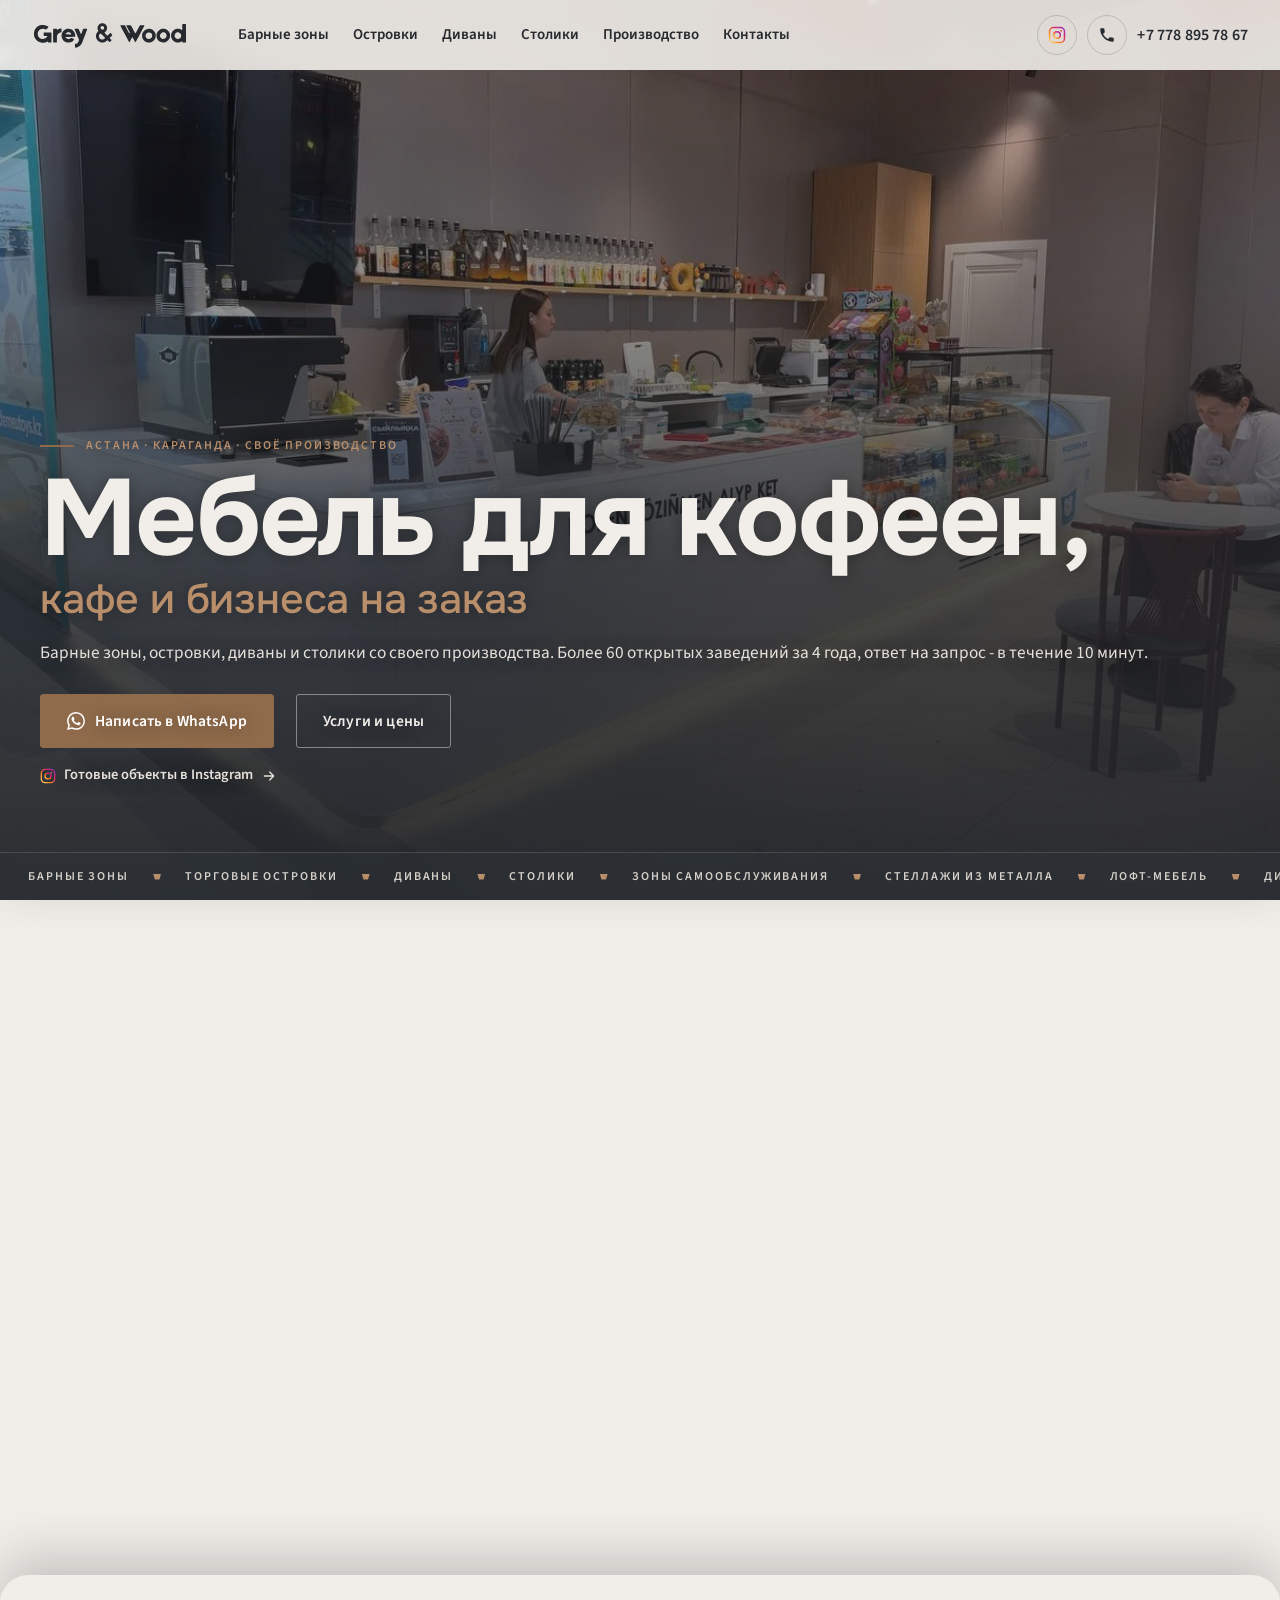
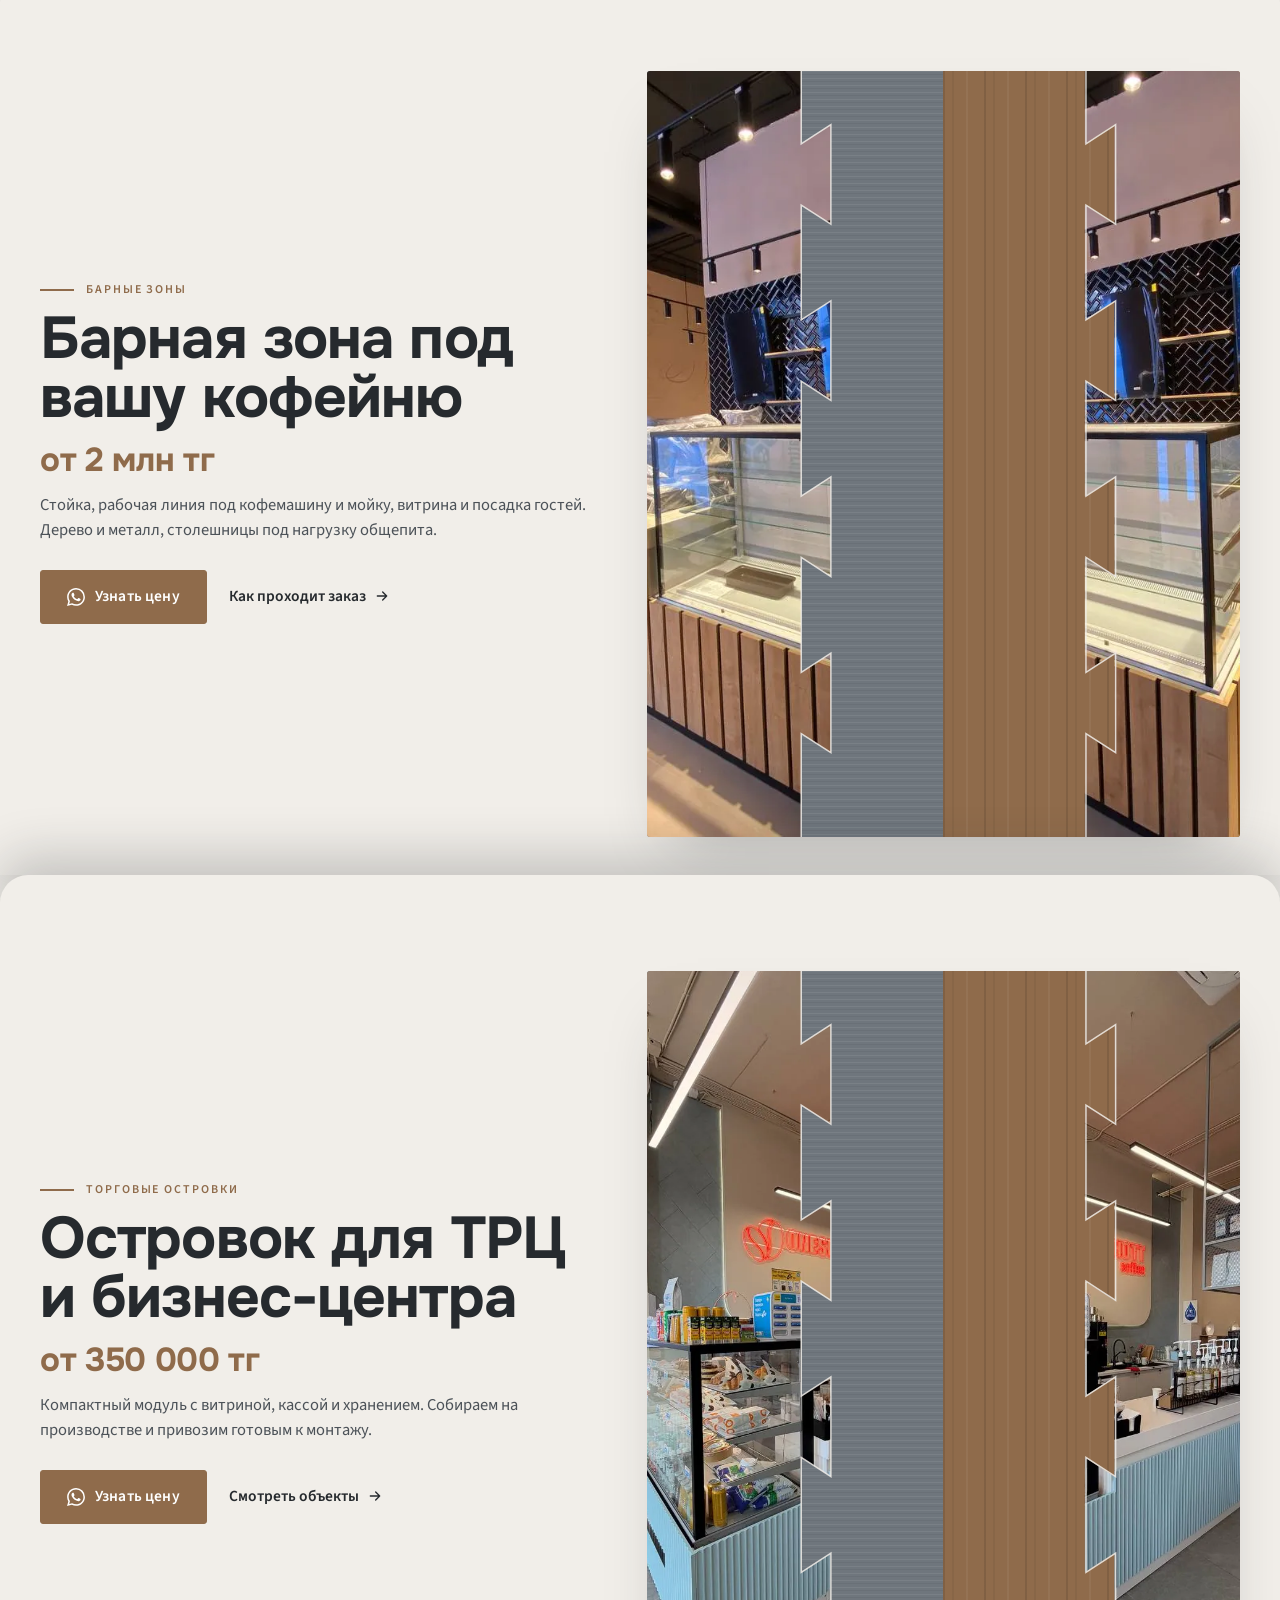
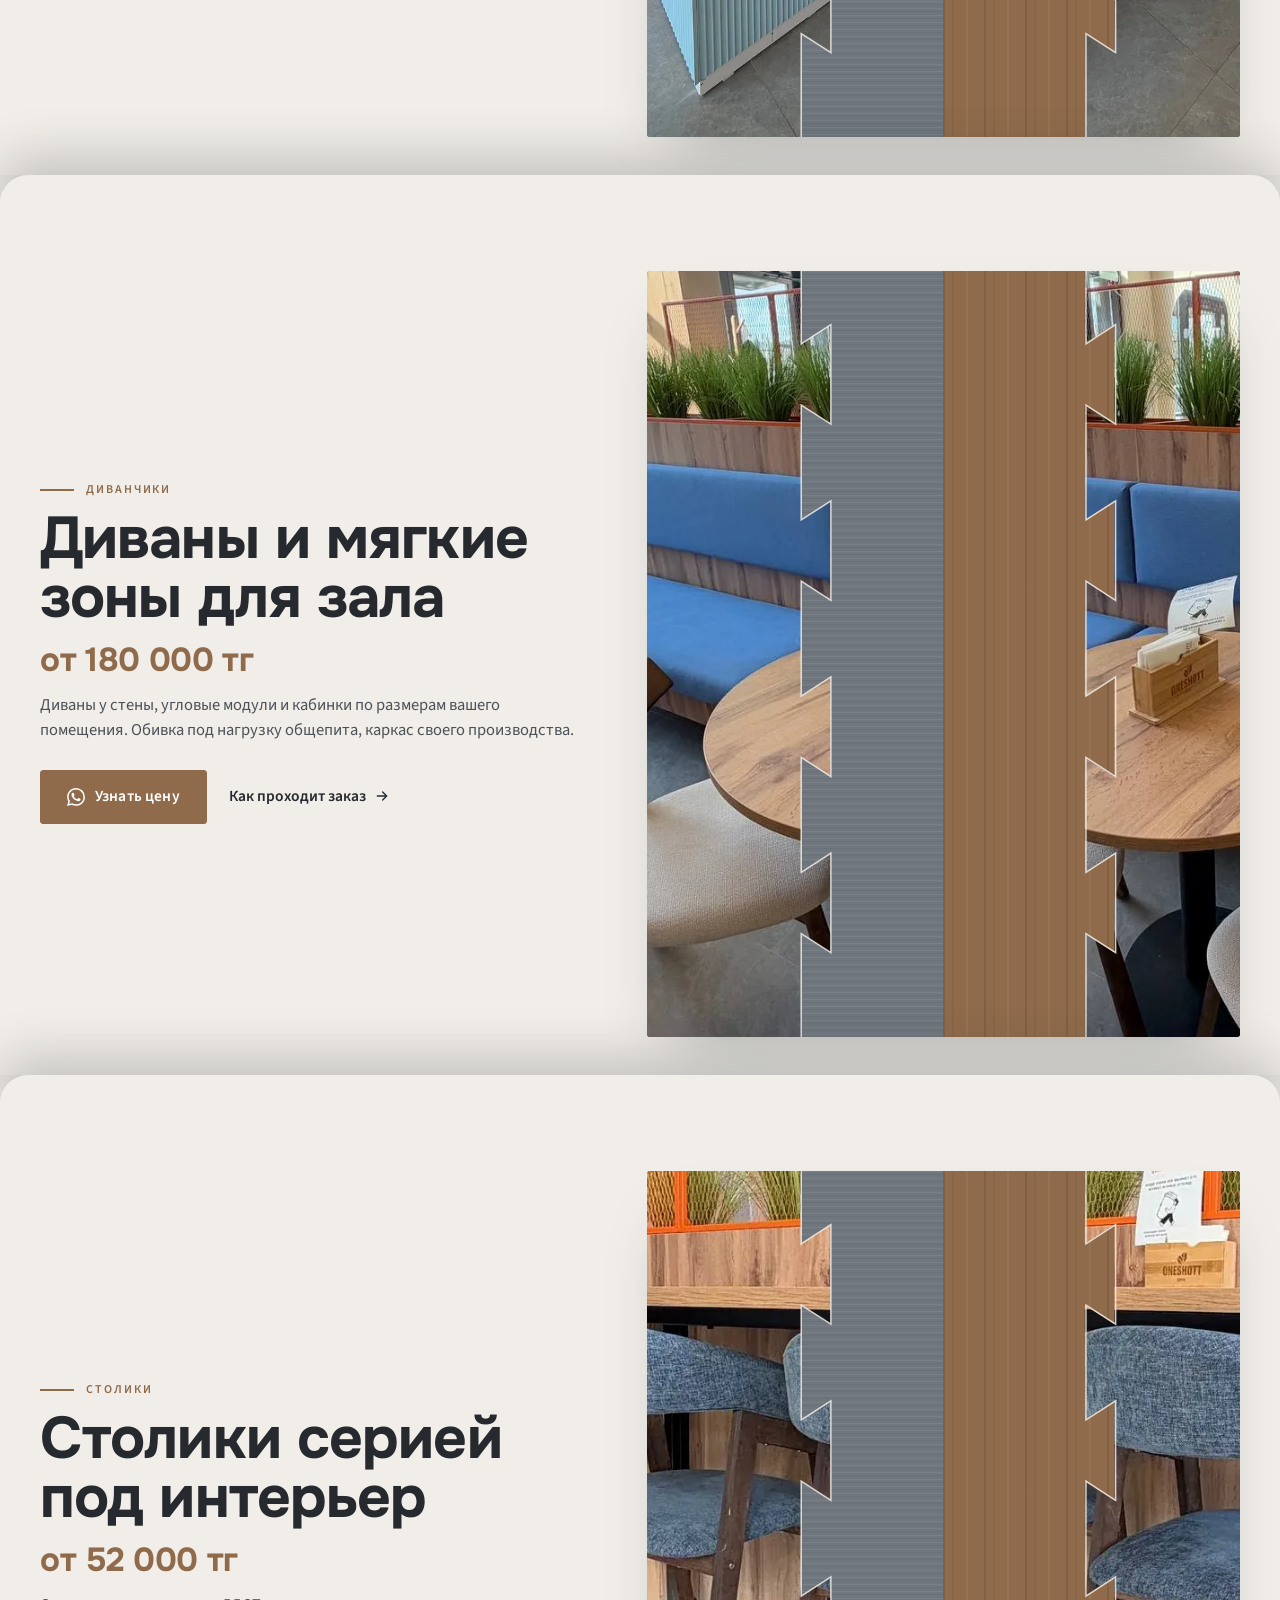
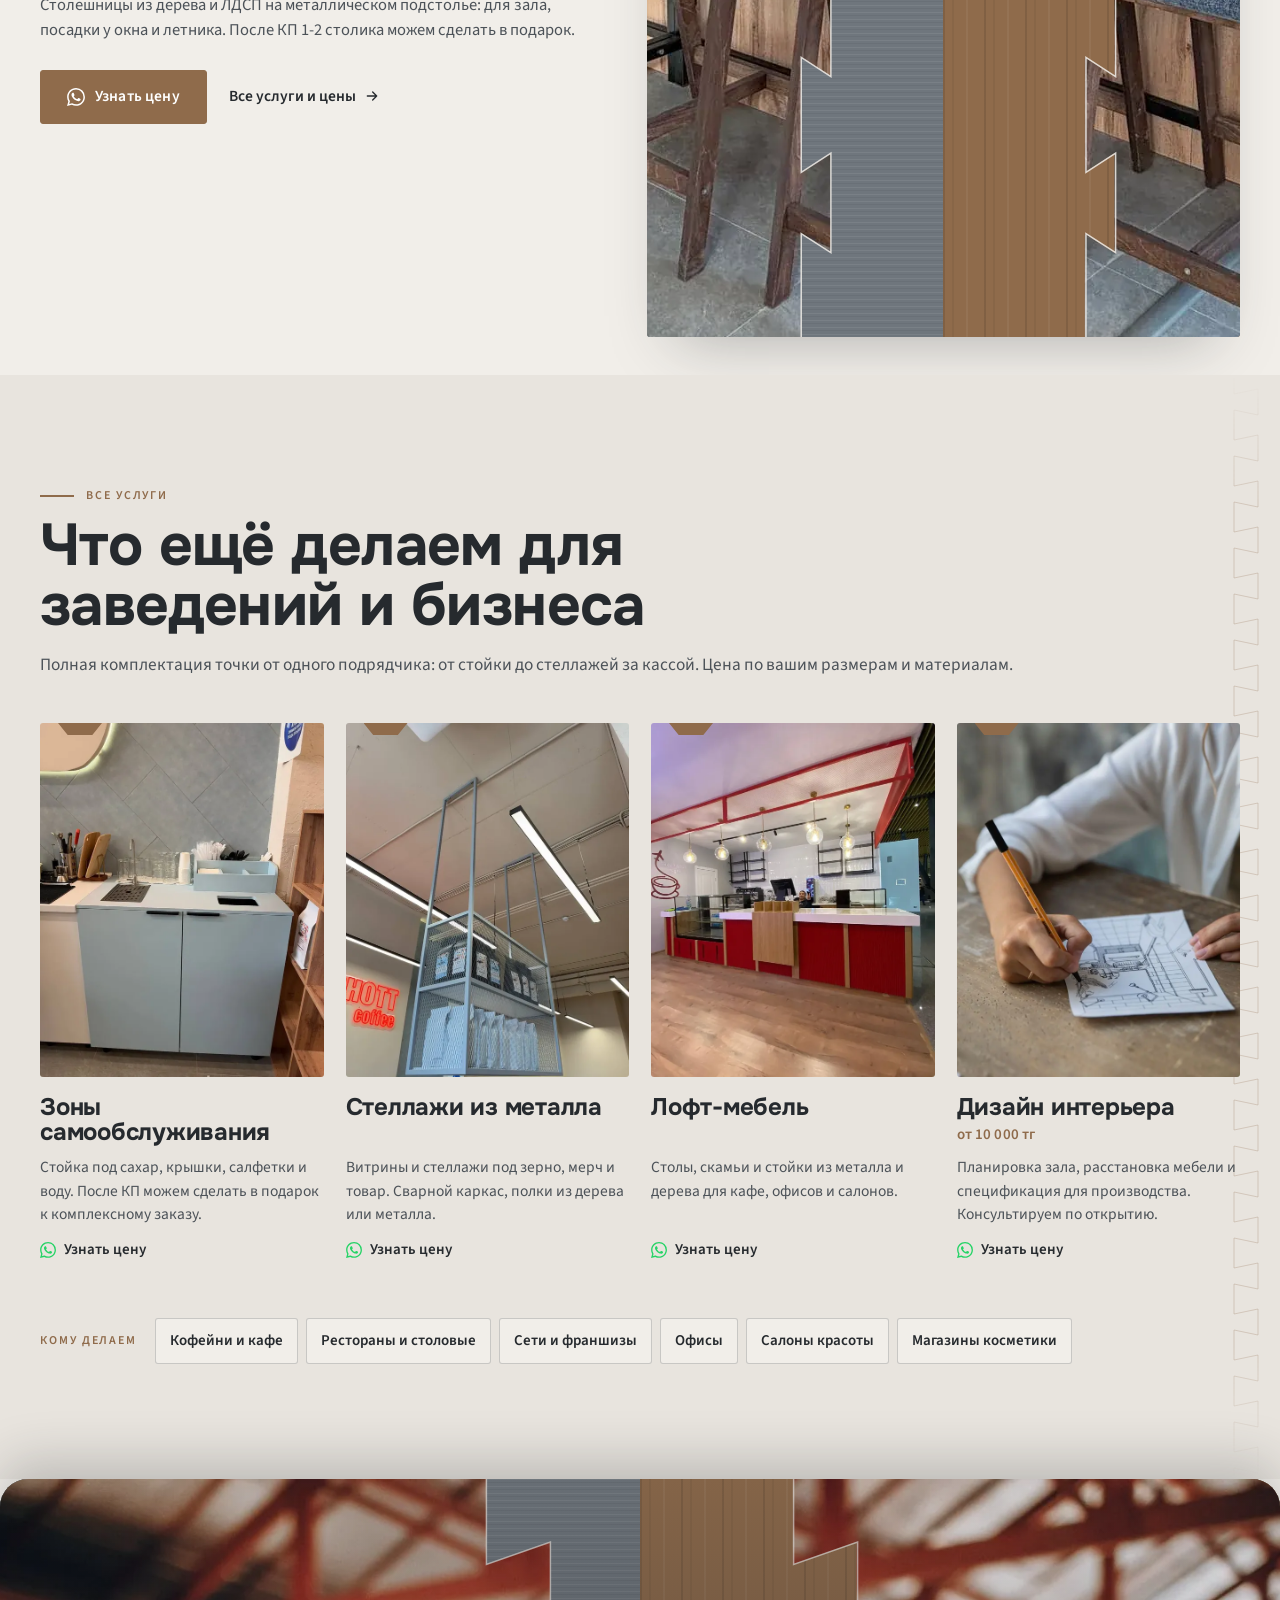
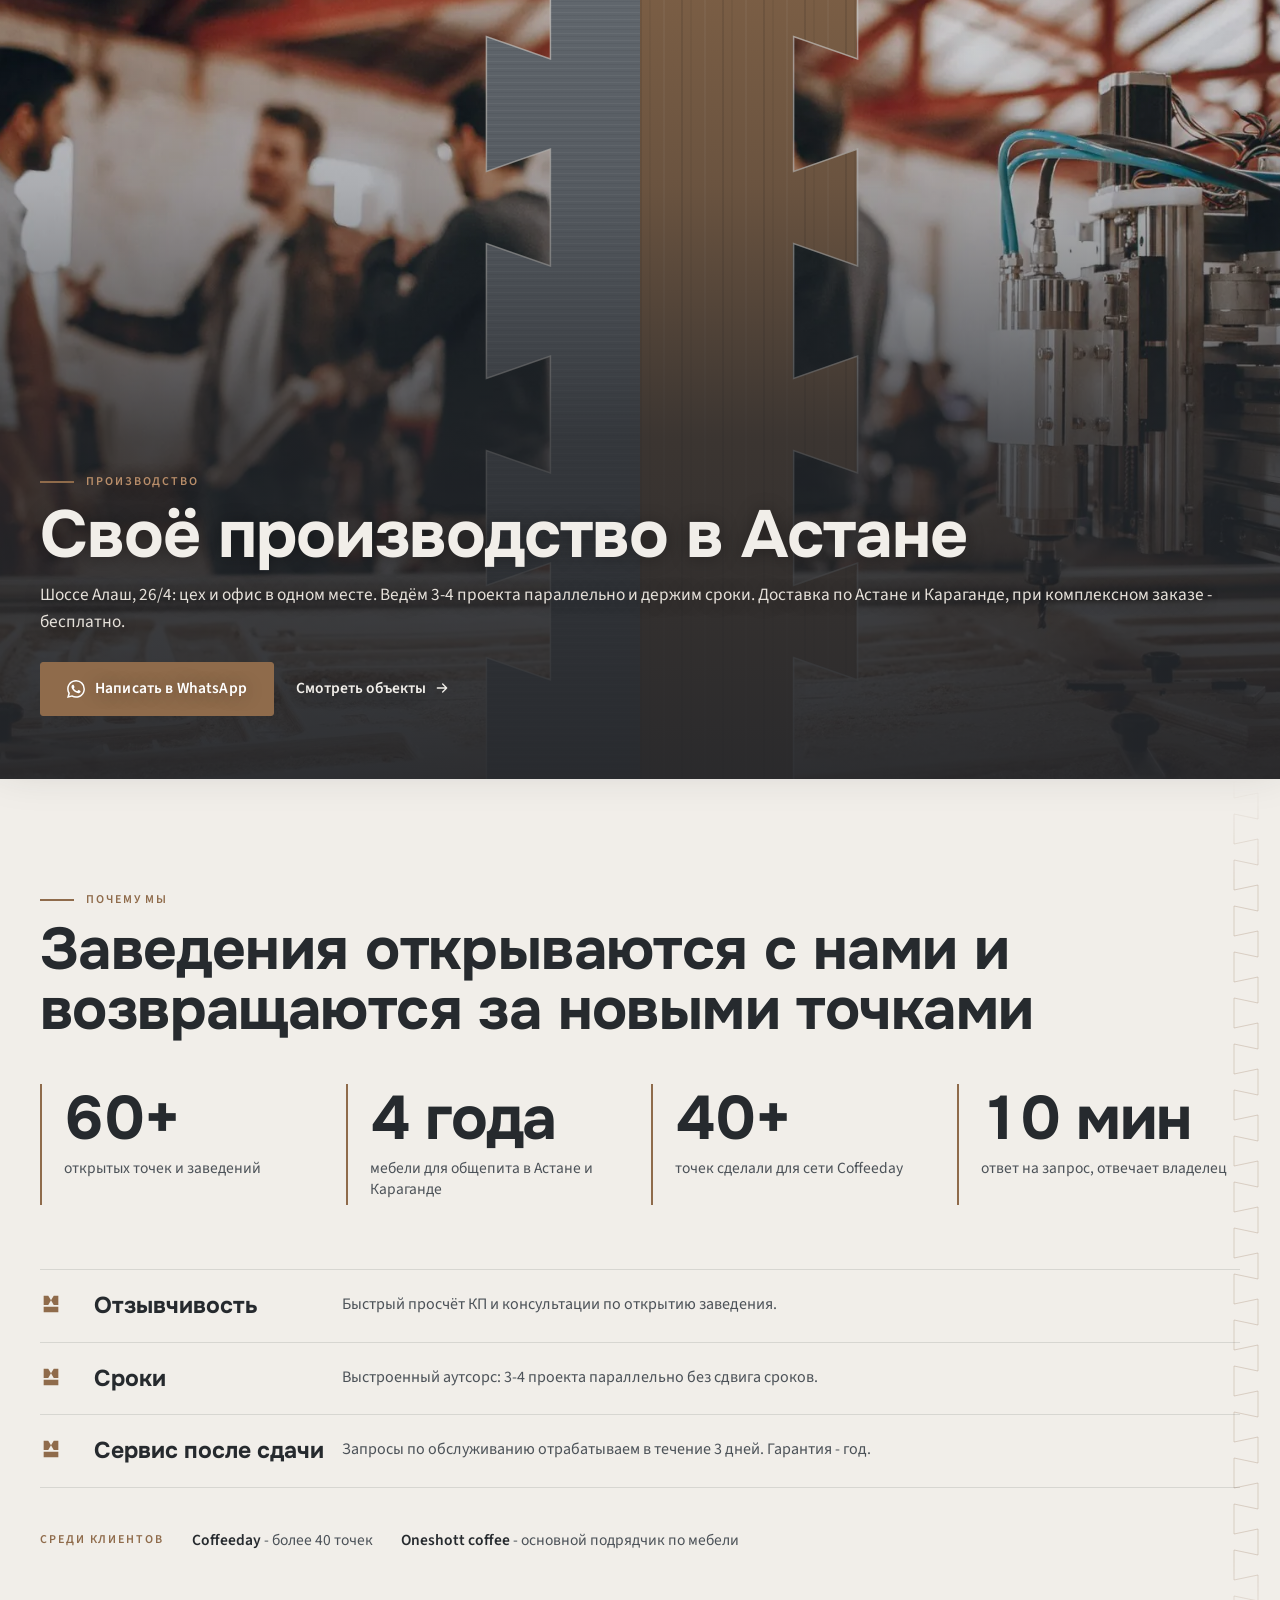
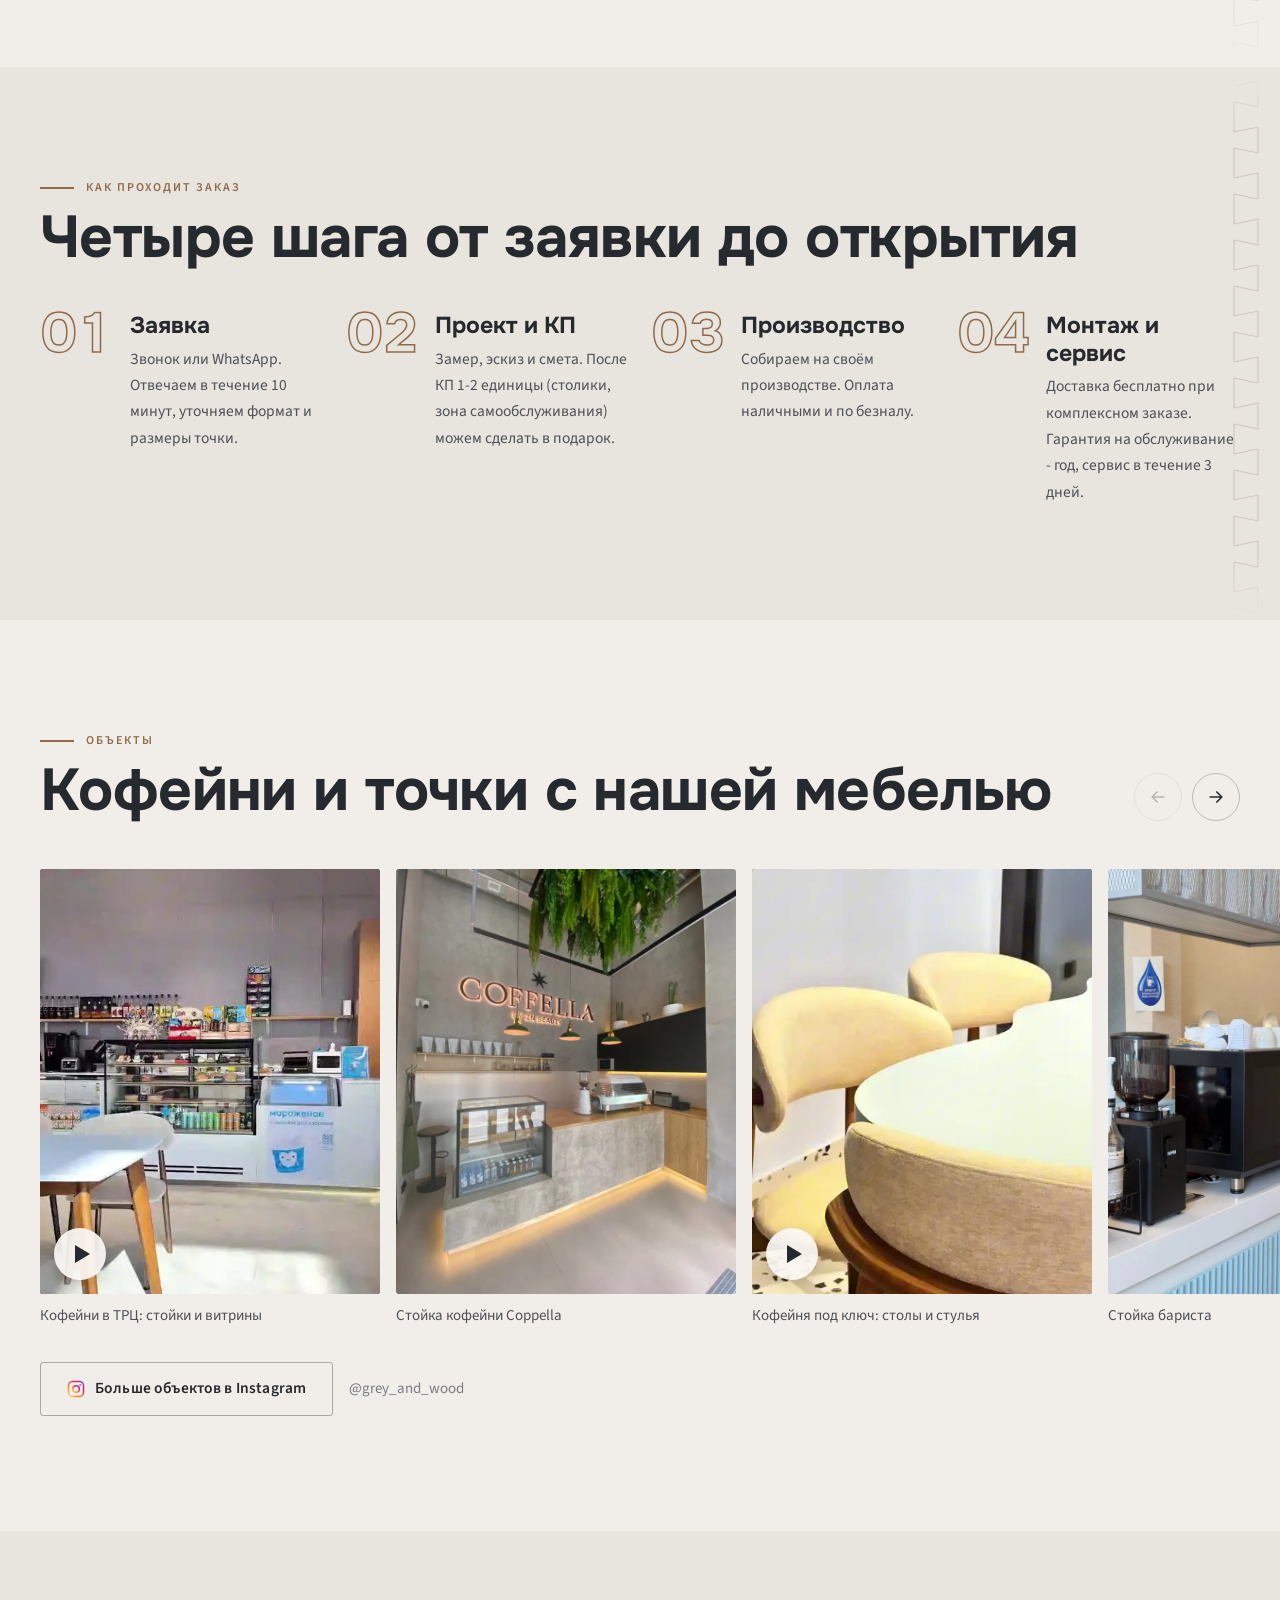
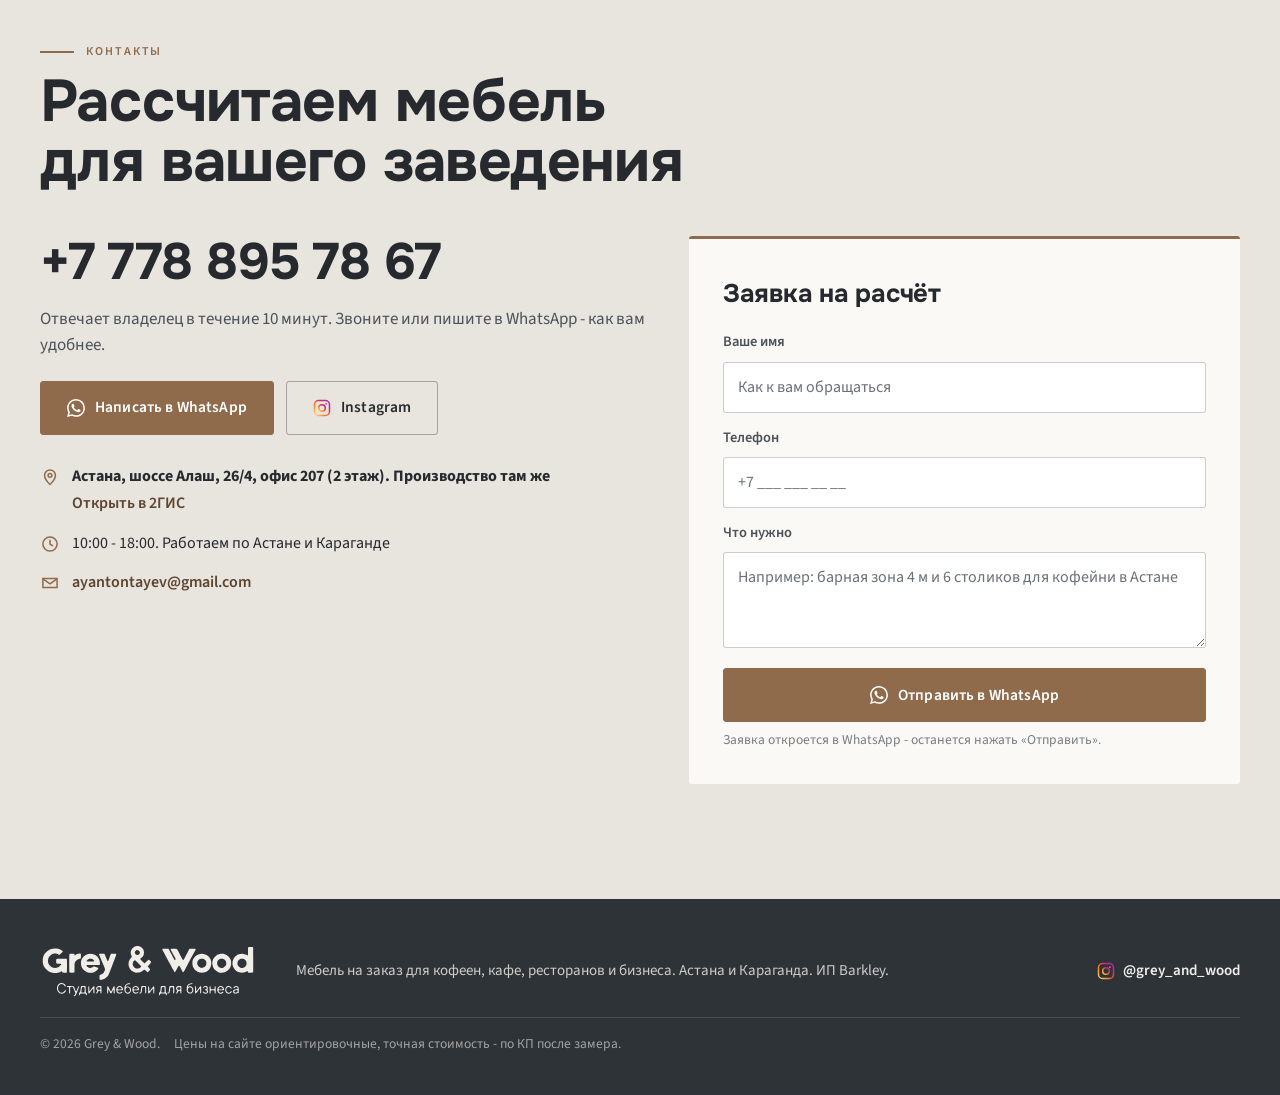
==== commit 03ef4541: "Видео: превью по наведению, листание влево-вправо в окне просмотра Co-Authored-By: Claude Opus 5.5 <" ====
--- a/index.html
+++ b/index.html
@@ -28,7 +28,7 @@
 <link rel="stylesheet" href="https://fonts.googleapis.com/css2?family=Afacad:wght@700&family=Onest:wght@600;700&family=Source+Sans+3:wght@400;600&display=swap">
 <link rel="preload" as="image" href="assets/img/gw-hero-wide.webp" media="(min-width: 761px)" fetchpriority="high">
 <link rel="preload" as="image" href="assets/img/gw-hero-tall-2.webp" media="(max-width: 760px)" fetchpriority="high">
-<link rel="stylesheet" href="styles.css?v=20261013-1">
+<link rel="stylesheet" href="styles.css?v=20261013-2">
 <script type="application/ld+json">
 {
   "@context": "https://schema.org",
@@ -464,7 +464,9 @@
 </footer>
 
 <div class="vmod" id="vmod" role="dialog" aria-modal="true" aria-label="Видео объекта">
-  <div class="vmod-in"><video controls playsinline preload="none"></video><button class="vmod-x" type="button" aria-label="Закрыть видео"><span></span><span></span></button></div>
+  <button class="vmod-nav vmod-prev" type="button" aria-label="Предыдущее видео"><svg width="22" height="22" style="transform:scaleX(-1)"><use href="#ic-arr"/></svg></button>
+  <div class="vmod-in"><video controls playsinline preload="none"></video><button class="vmod-x" type="button" aria-label="Закрыть видео"><span></span><span></span></button><span class="vmod-n" aria-live="polite"></span></div>
+  <button class="vmod-nav vmod-next" type="button" aria-label="Следующее видео"><svg width="22" height="22"><use href="#ic-arr"/></svg></button>
 </div>
 
 <div class="sticky" id="sticky" aria-label="Быстрая связь">
@@ -473,6 +475,6 @@
   <a class="st-ig" href="https://www.instagram.com/grey_and_wood/" target="_blank" rel="noopener" aria-label="Instagram Grey & Wood"><svg width="20" height="20"><use href="#ic-ig"/></svg></a>
 </div>
 
-<script src="script.js?v=20261013-1" defer></script>
+<script src="script.js?v=20261013-2" defer></script>
 </body>
 </html>
--- a/styles.css
+++ b/styles.css
@@ -394,3 +394,16 @@
 .vmod-x span+span{transform:rotate(-45deg)}
 @media (max-width:760px){.vmod-x{transform:none;top:8px;right:8px}}
 #ostrovki .dv-half img{--pos:50% 62%}
+.vmod.open{gap:20px}
+.vmod-nav{flex:0 0 auto;width:52px;height:52px;border-radius:50%;border:0;background:rgba(251,249,246,.92);color:var(--ink);display:inline-flex;align-items:center;justify-content:center;cursor:pointer;transition:transform .2s cubic-bezier(.2,.8,.2,1)}
+.vmod-nav svg{display:block}
+@media (hover:hover){.vmod-nav:hover{transform:scale(1.06)}}
+.vmod-nav:active{transform:scale(.95)}
+.vmod-n{position:absolute;left:50%;bottom:-30px;transform:translateX(-50%);font:600 13px/1 var(--ft);letter-spacing:.08em;color:#CFCBC5}
+@media (max-width:760px){
+  .vmod{padding:16px 16px 72px}
+  .vmod-nav{position:absolute;bottom:14px;width:48px;height:48px}
+  .vmod-prev{left:calc(50% - 64px)}.vmod-next{left:calc(50% + 16px)}
+  .vmod video{height:min(74vh,860px)}
+  .vmod-n{display:none}
+}
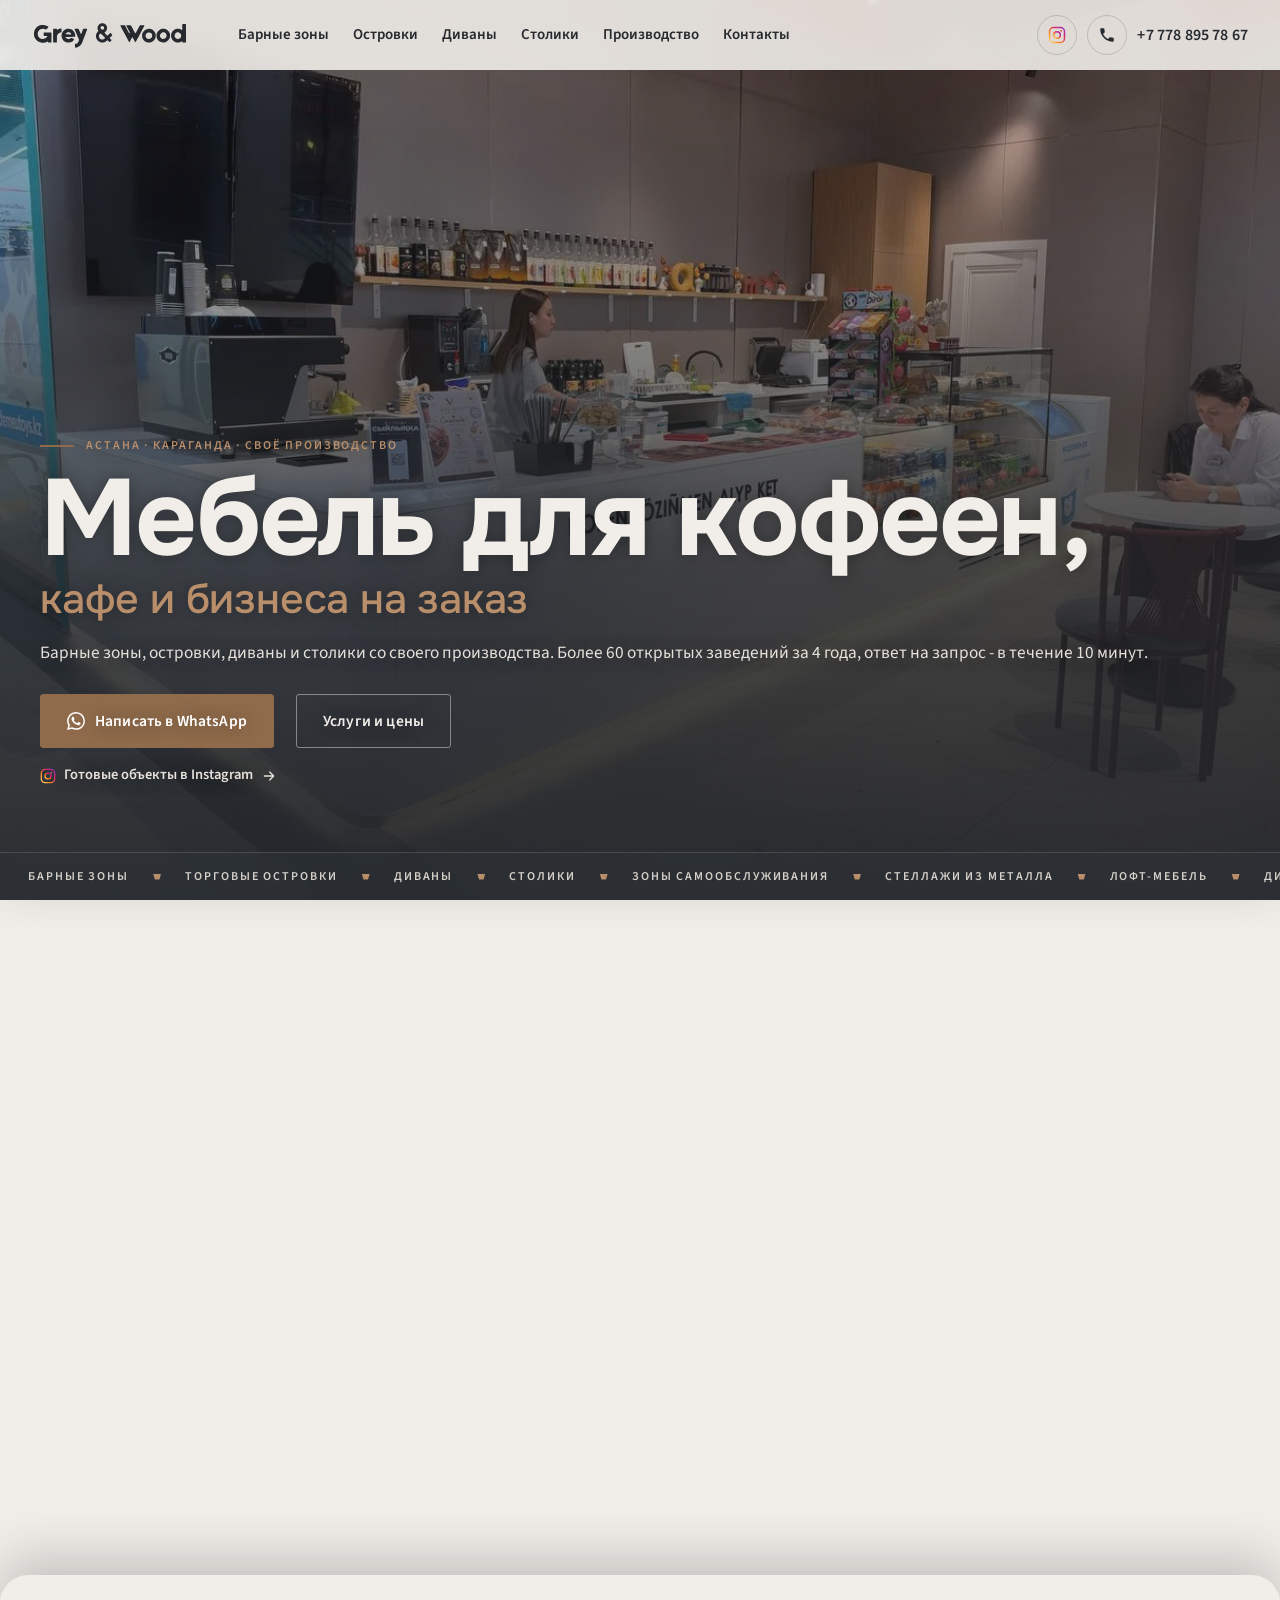
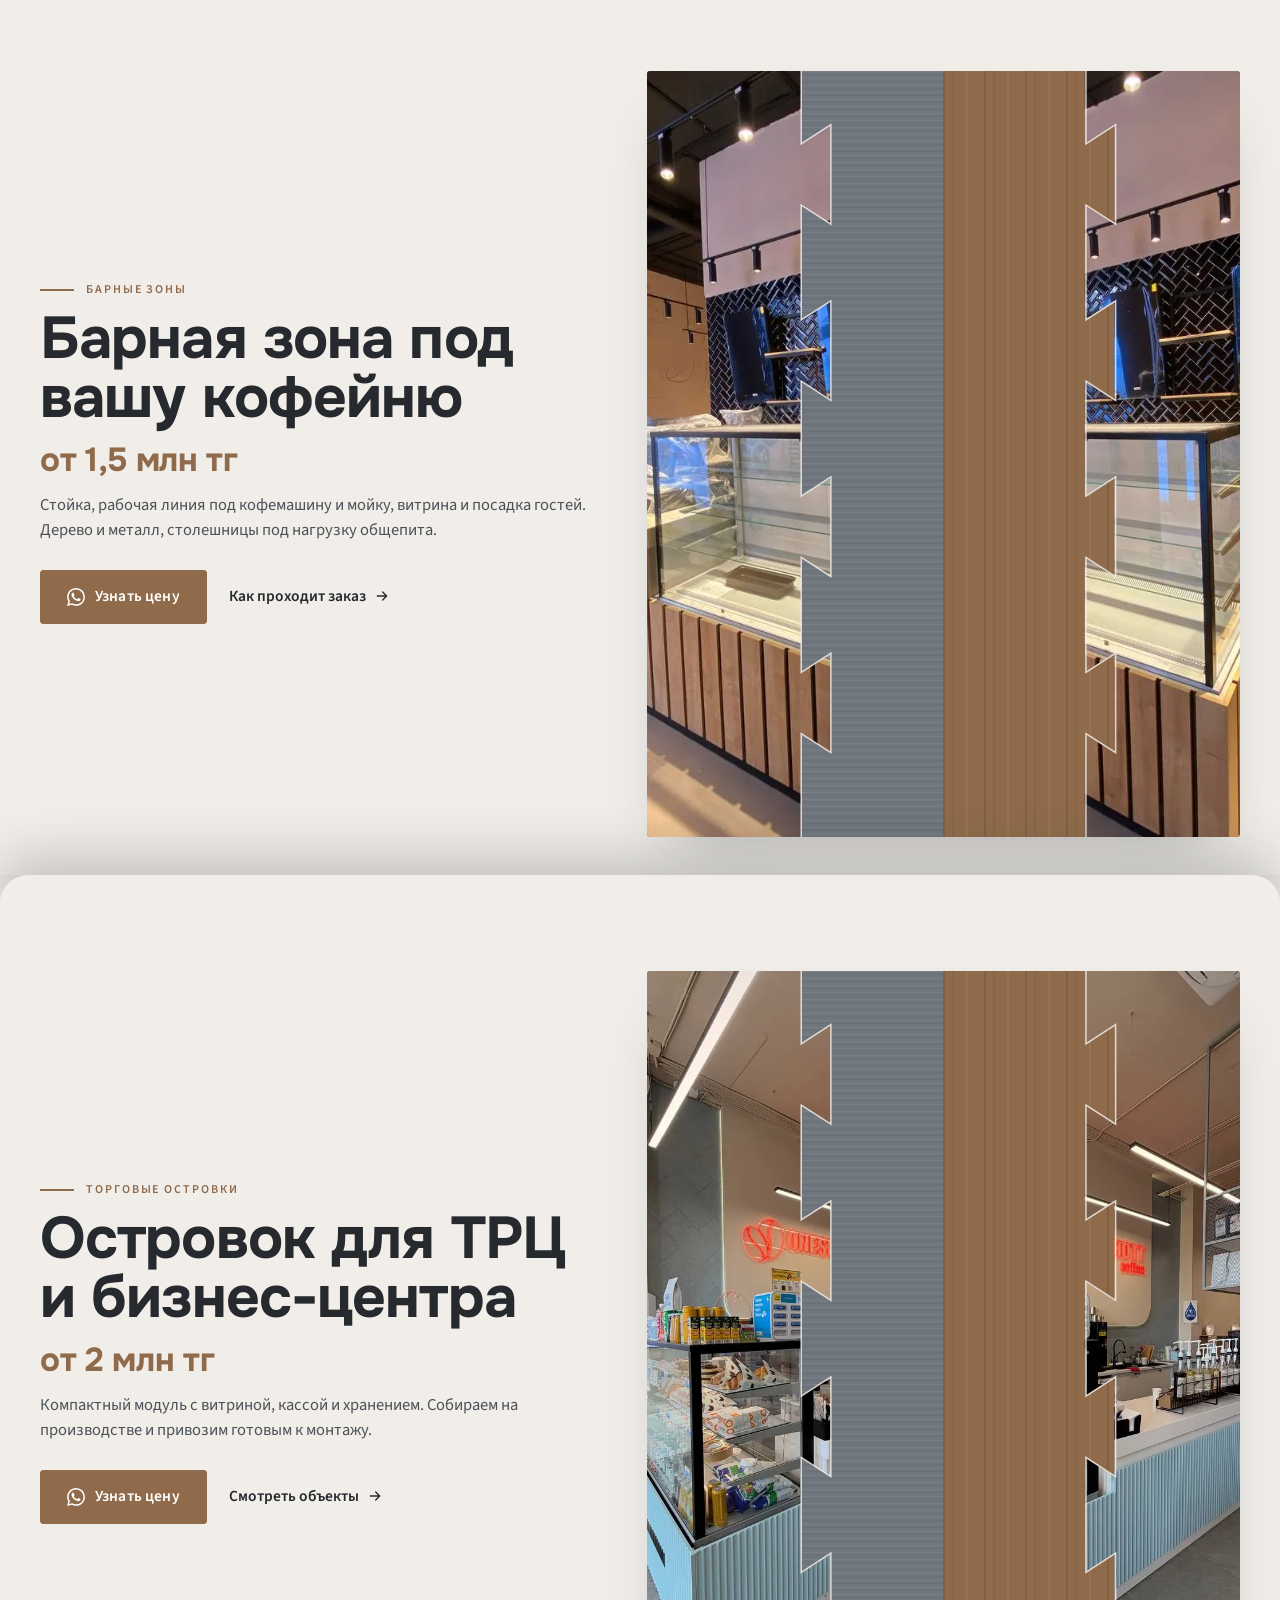
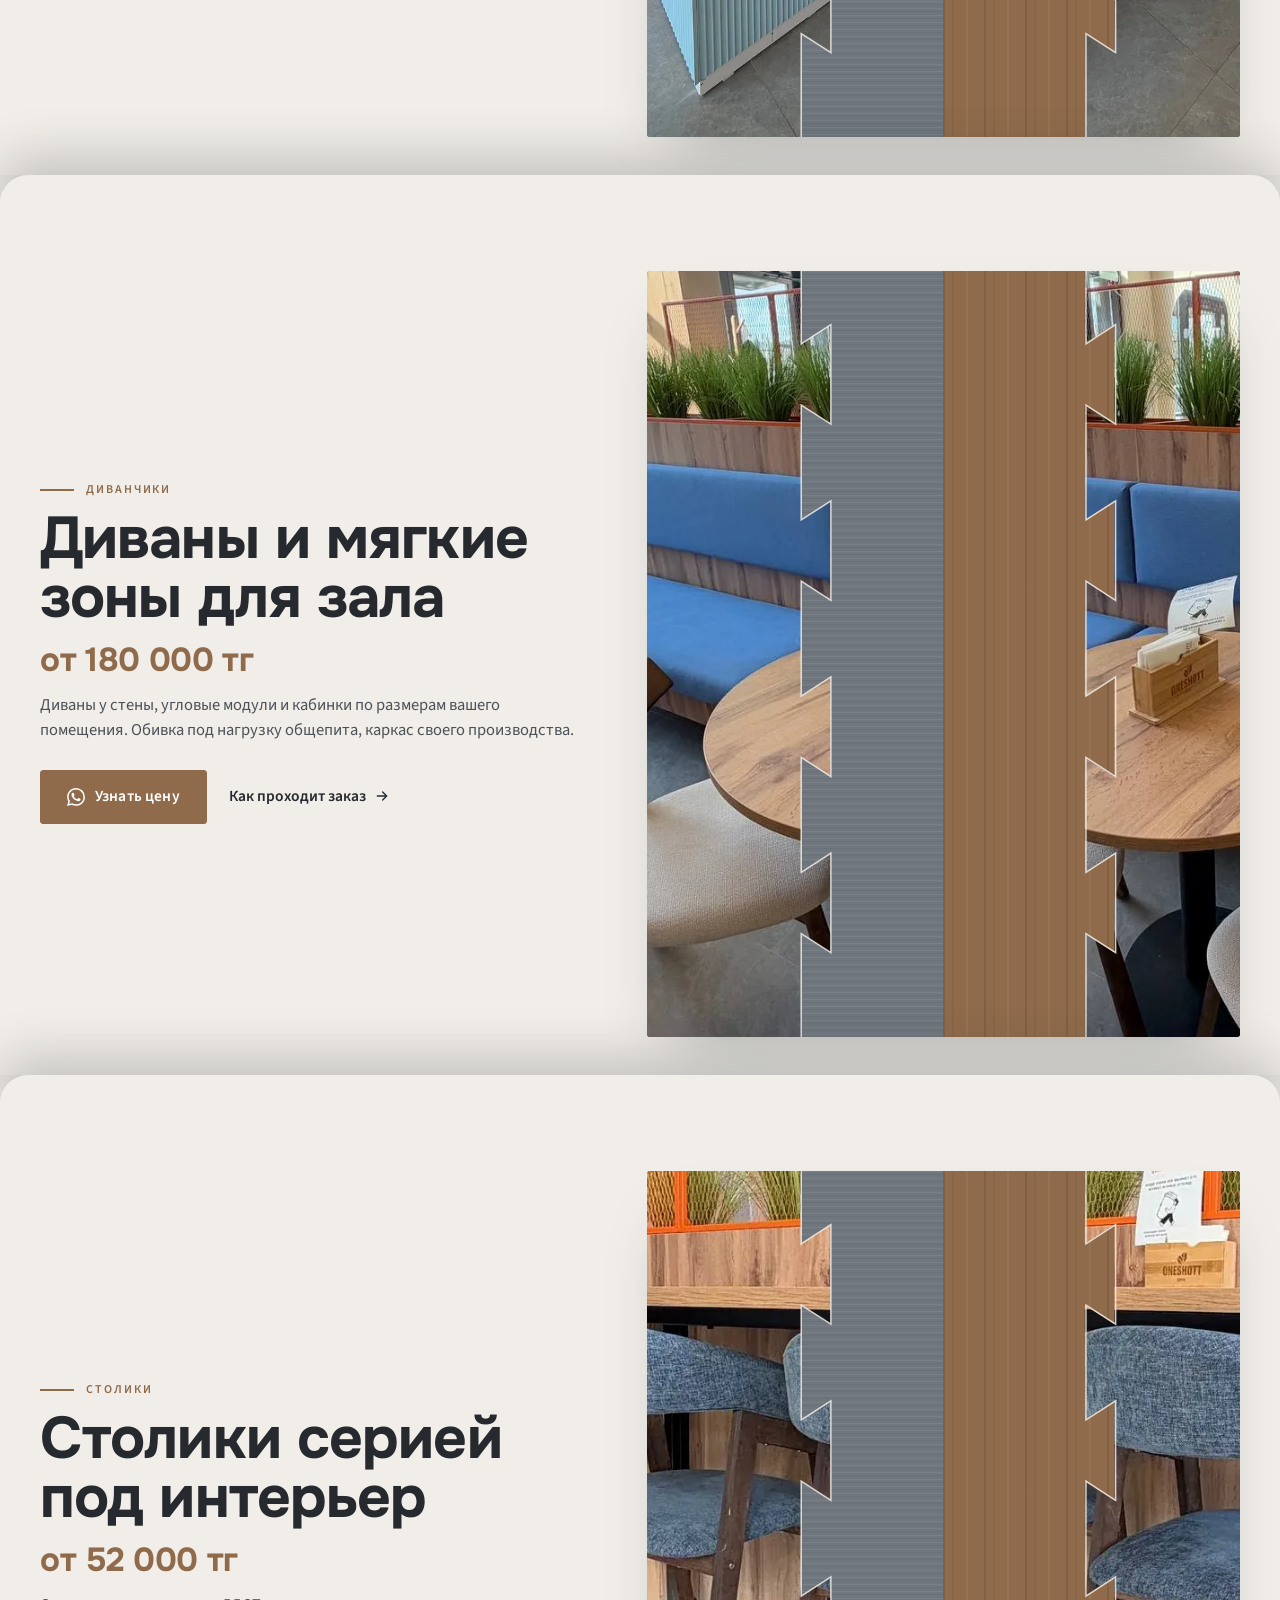
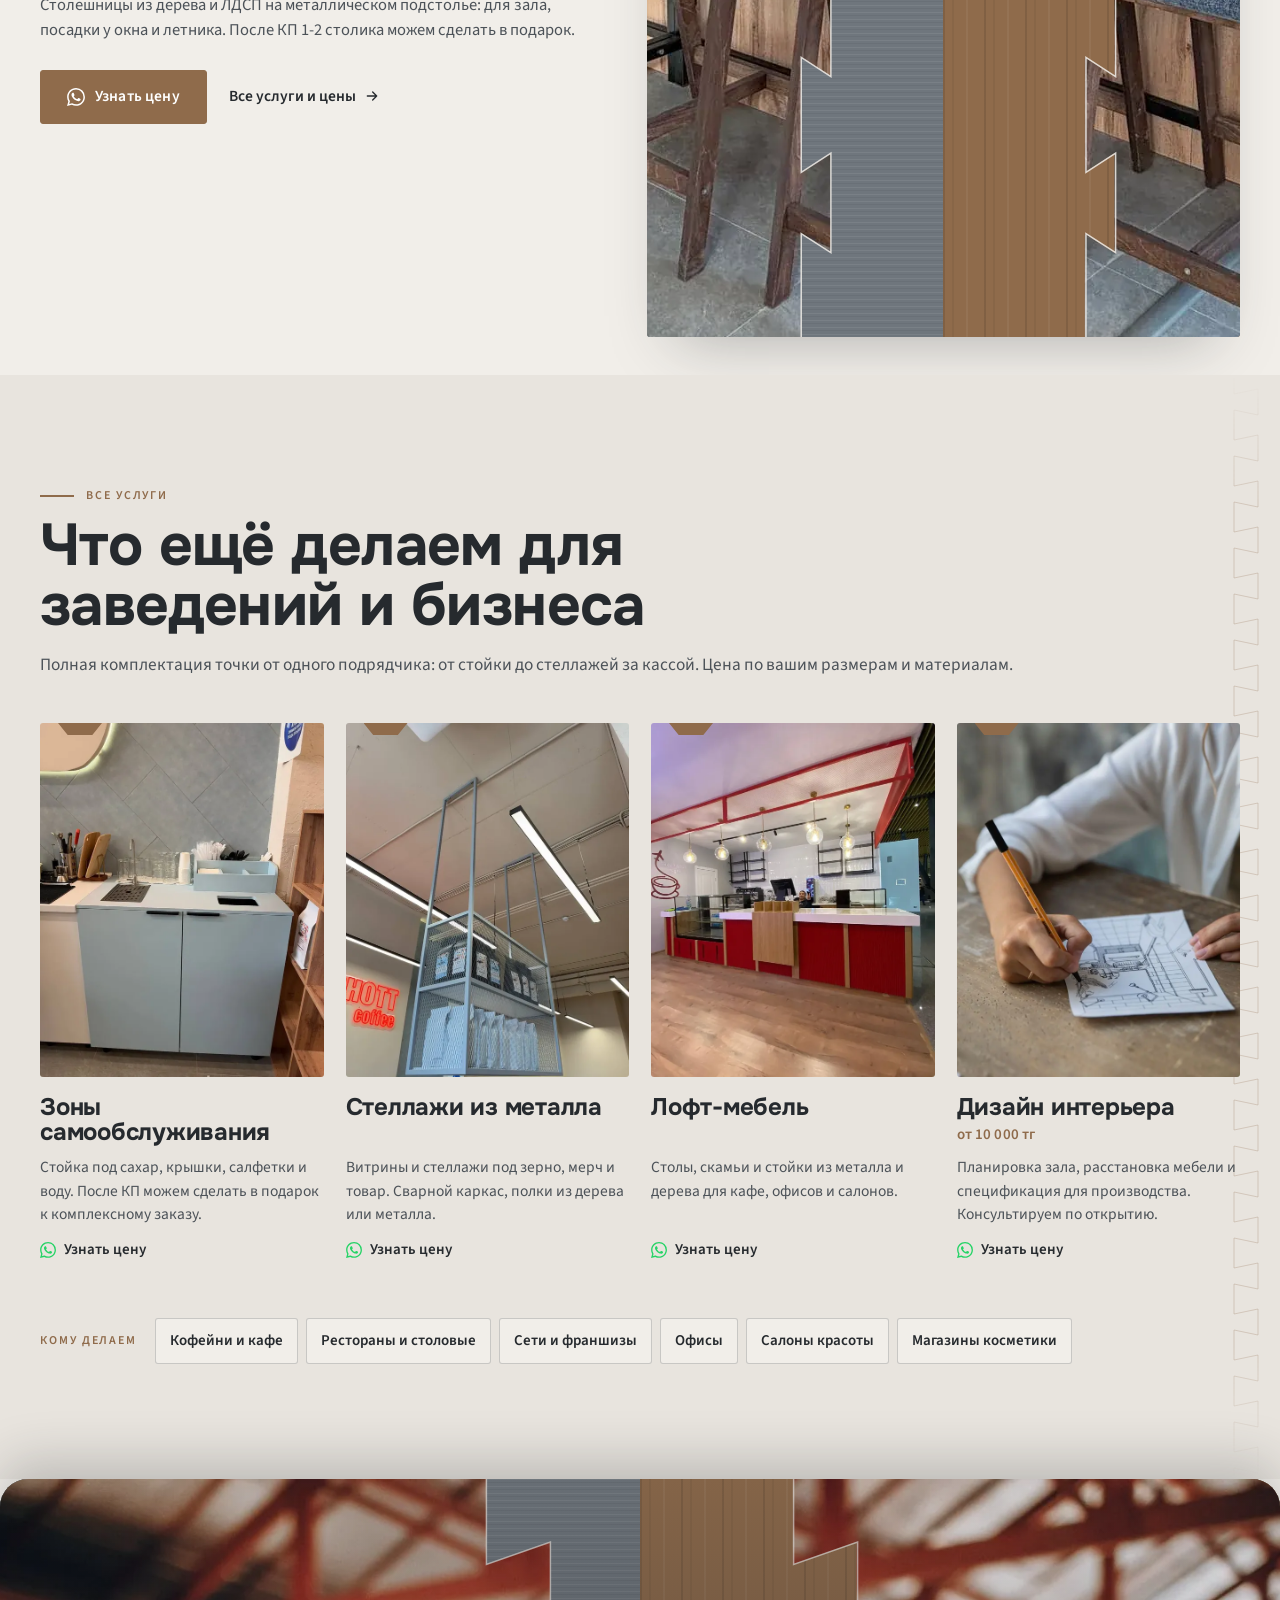
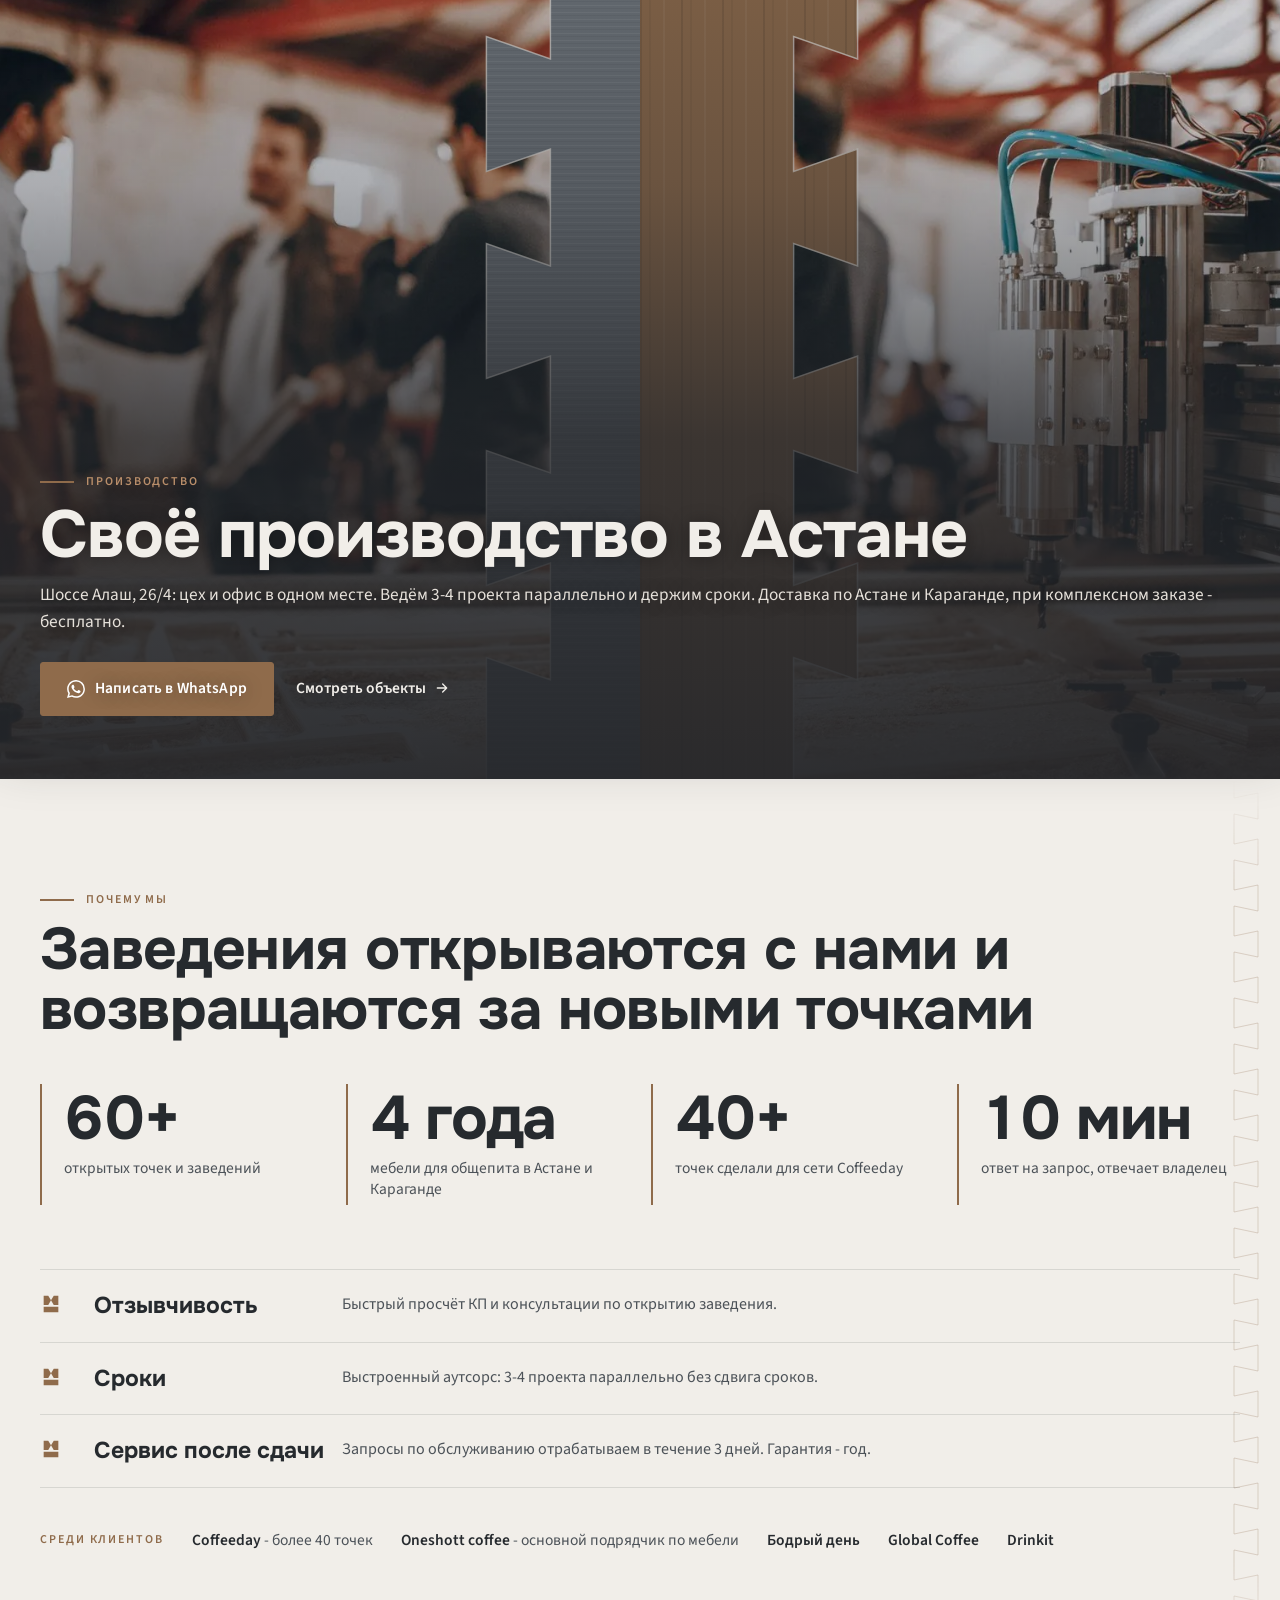
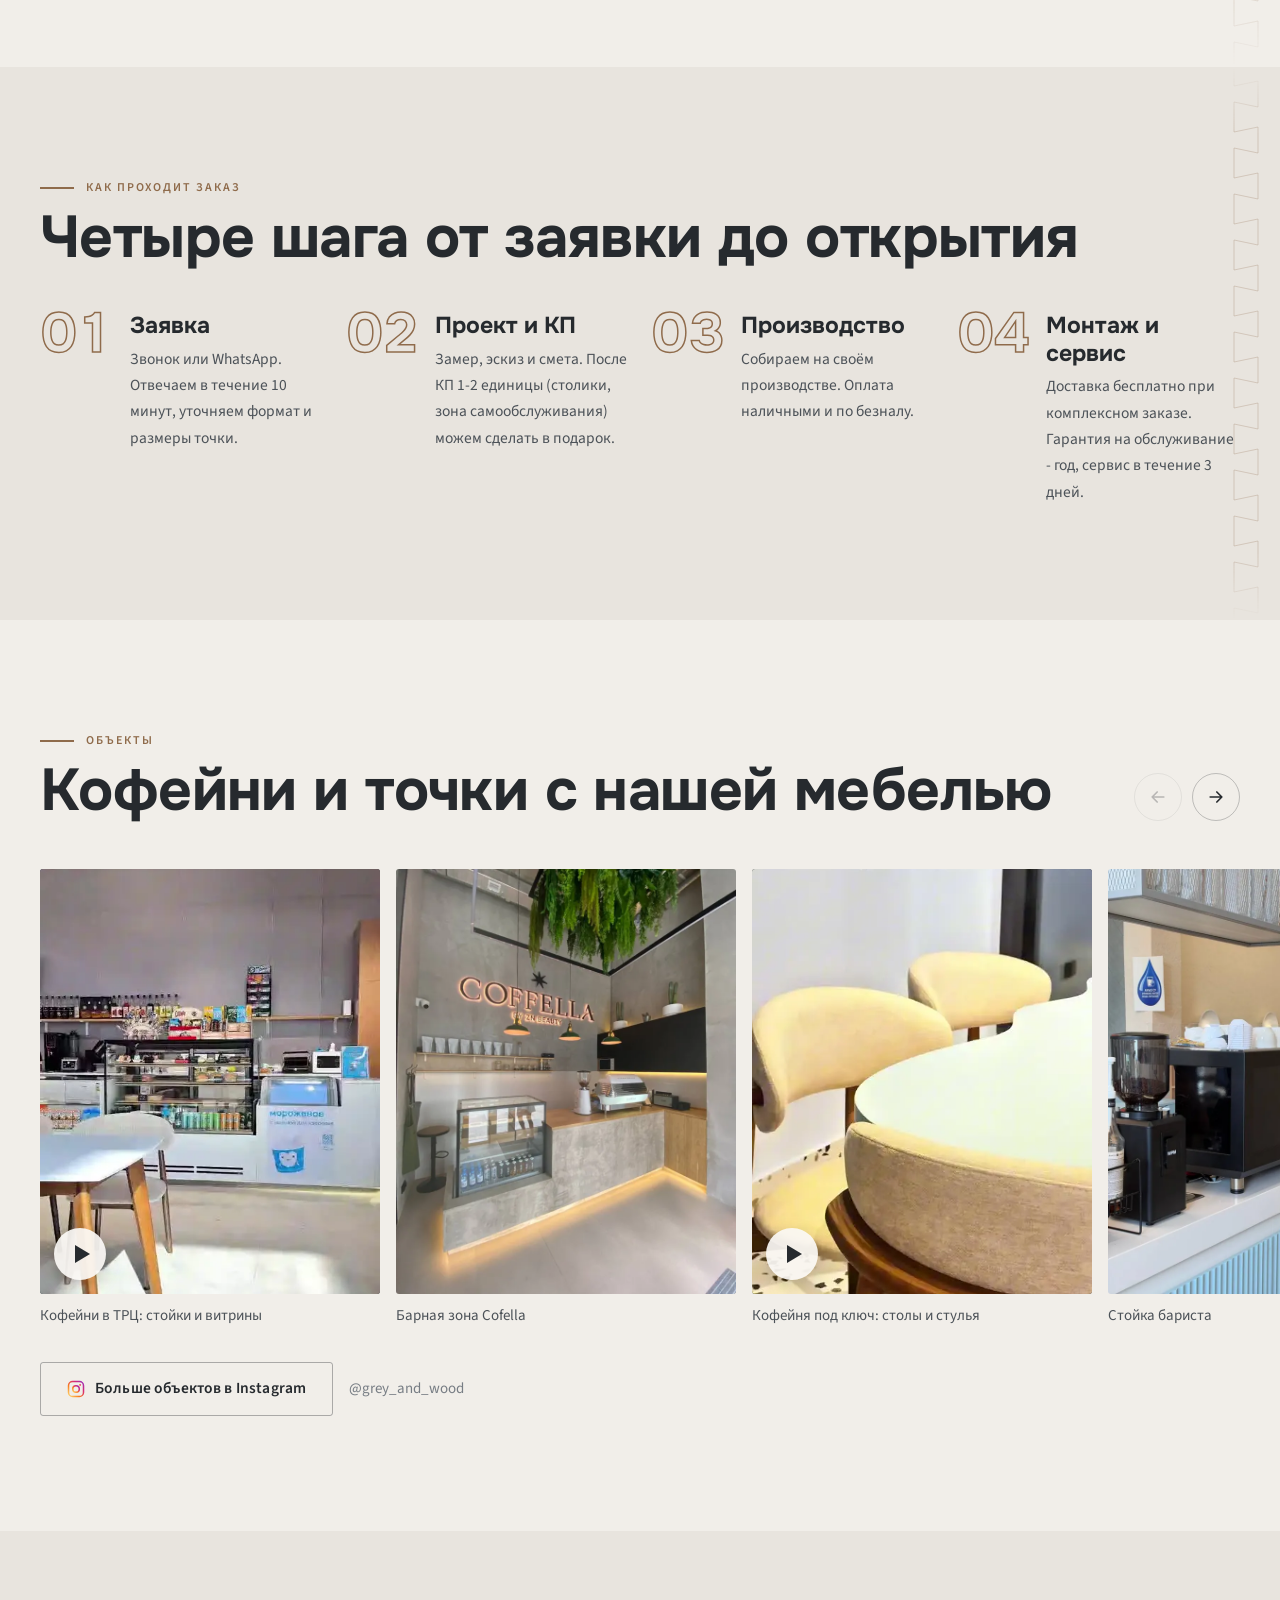
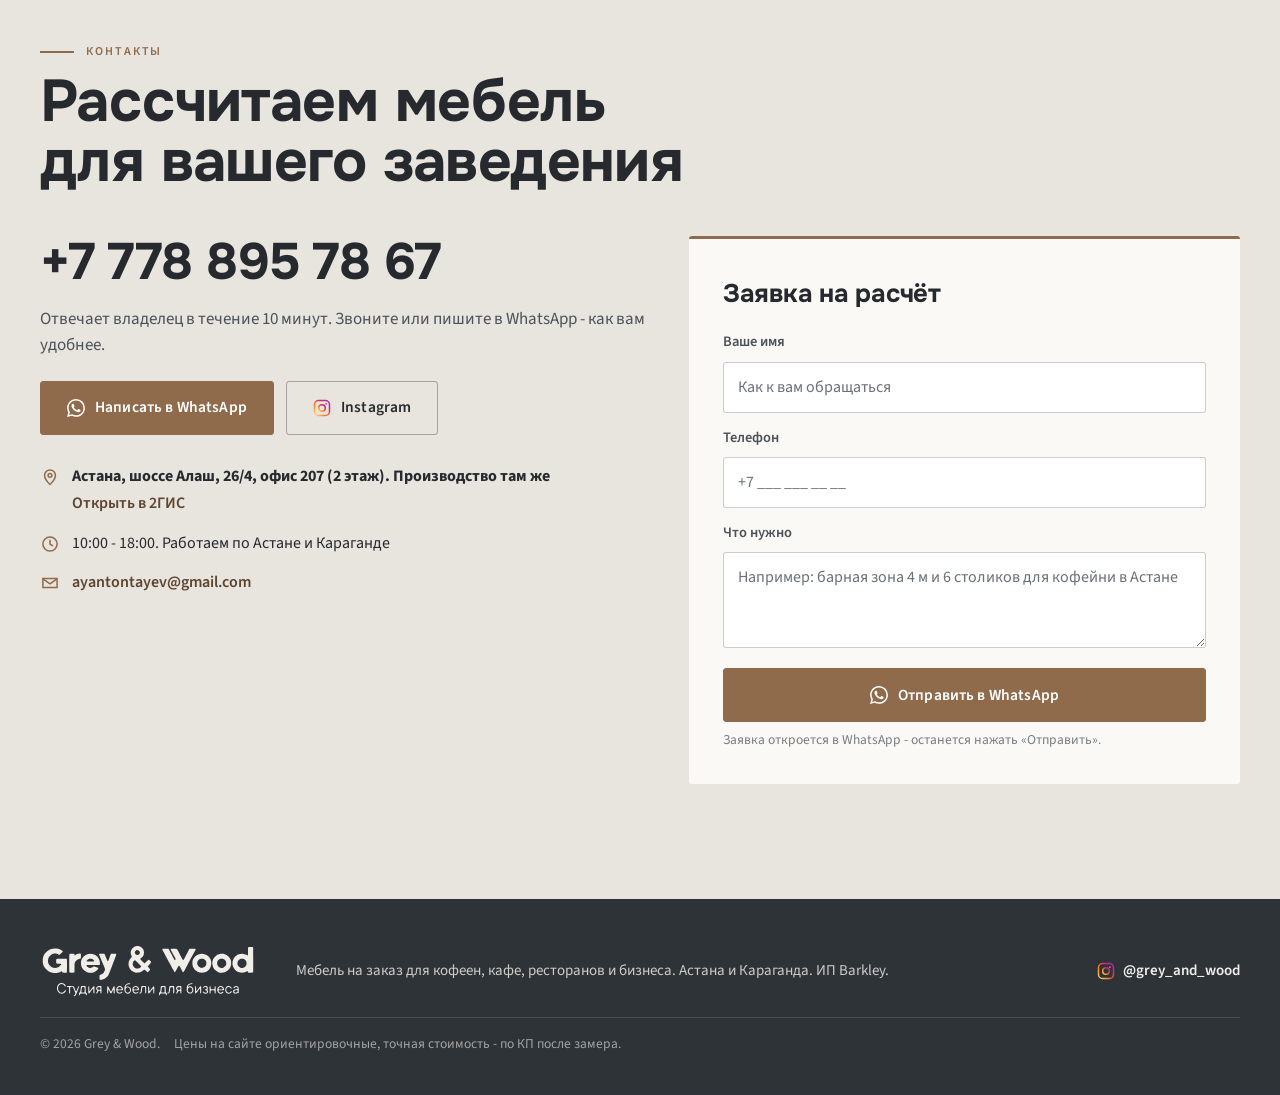
==== commit 9a92b41e: "Цены барных зон и островков, подпись Cofella, список клиентов Co-Authored-By: Claude Opus 5.5 <norep" ====
--- a/index.html
+++ b/index.html
@@ -4,7 +4,7 @@
 <meta charset="utf-8">
 <meta name="viewport" content="width=device-width, initial-scale=1, viewport-fit=cover">
 <title>Мебель для кофеен и кафе на заказ в Астане и Караганде - Grey & Wood</title>
-<meta name="description" content="Grey & Wood: барные зоны от 2 млн тг, торговые островки от 350 000 тг, диваны от 180 000 тг, столики от 52 000 тг. Своё производство в Астане, более 60 открытых заведений, ответ в течение 10 минут. Астана и Караганда.">
+<meta name="description" content="Grey & Wood: барные зоны от 1,5 млн тг, торговые островки от 2 млн тг, диваны от 180 000 тг, столики от 52 000 тг. Своё производство в Астане, более 60 открытых заведений, ответ в течение 10 минут. Астана и Караганда.">
 <link rel="canonical" href="https://songokura.github.io/greywood/">
 <meta name="theme-color" content="#F1EEE9">
 <meta property="og:type" content="website">
@@ -28,7 +28,7 @@
 <link rel="stylesheet" href="https://fonts.googleapis.com/css2?family=Afacad:wght@700&family=Onest:wght@600;700&family=Source+Sans+3:wght@400;600&display=swap">
 <link rel="preload" as="image" href="assets/img/gw-hero-wide.webp" media="(min-width: 761px)" fetchpriority="high">
 <link rel="preload" as="image" href="assets/img/gw-hero-tall-2.webp" media="(max-width: 760px)" fetchpriority="high">
-<link rel="stylesheet" href="styles.css?v=20261013-2">
+<link rel="stylesheet" href="styles.css?v=20261013-3">
 <script type="application/ld+json">
 {
   "@context": "https://schema.org",
@@ -50,8 +50,8 @@
   "areaServed": ["Астана", "Караганда"],
   "sameAs": ["https://www.instagram.com/grey_and_wood/"],
   "makesOffer": [
-    {"@type": "Offer", "name": "Барные зоны для кофеен и кафе", "price": "2000000", "priceCurrency": "KZT"},
-    {"@type": "Offer", "name": "Торговые островки", "price": "350000", "priceCurrency": "KZT"},
+    {"@type": "Offer", "name": "Барные зоны для кофеен и кафе", "price": "1500000", "priceCurrency": "KZT"},
+    {"@type": "Offer", "name": "Торговые островки", "price": "2000000", "priceCurrency": "KZT"},
     {"@type": "Offer", "name": "Диваны для заведений", "price": "180000", "priceCurrency": "KZT"},
     {"@type": "Offer", "name": "Столики для кафе", "price": "52000", "priceCurrency": "KZT"},
     {"@type": "Offer", "name": "Дизайн интерьера заведения", "price": "10000", "priceCurrency": "KZT"}
@@ -174,7 +174,7 @@
       <div class="txt">
         <p class="kick"><span class="dash"></span><span>Барные зоны</span></p>
         <h2>Барная зона под вашу кофейню</h2>
-        <p class="price">от 2 млн тг</p>
+        <p class="price">от 1,5 млн тг</p>
         <p class="lead">Стойка, рабочая линия под кофемашину и мойку, витрина и посадка гостей. Дерево и металл, столешницы под нагрузку общепита.</p>
         <div class="cta">
           <a class="btn btn-wa" data-wa="bar" href="https://wa.me/77788957867"><svg width="18" height="18"><use href="#ic-wa"/></svg><span>Узнать цену</span></a>
@@ -199,7 +199,7 @@
       <div class="txt">
         <p class="kick"><span class="dash"></span><span>Торговые островки</span></p>
         <h2>Островок для ТРЦ и бизнес-центра</h2>
-        <p class="price">от 350 000 тг</p>
+        <p class="price">от 2 млн тг</p>
         <p class="lead">Компактный модуль с витриной, кассой и хранением. Собираем на производстве и привозим готовым к монтажу.</p>
         <div class="cta">
           <a class="btn btn-wa" data-wa="ostrovok" href="https://wa.me/77788957867"><svg width="18" height="18"><use href="#ic-wa"/></svg><span>Узнать цену</span></a>
@@ -358,7 +358,7 @@
       <li class="rv"><svg width="22" height="22"><use href="#ic-tail"/></svg><div><b>Сроки</b><span>Выстроенный аутсорс: 3-4 проекта параллельно без сдвига сроков.</span></div></li>
       <li class="rv"><svg width="22" height="22"><use href="#ic-tail"/></svg><div><b>Сервис после сдачи</b><span>Запросы по обслуживанию отрабатываем в течение 3 дней. Гарантия - год.</span></div></li>
     </ul>
-    <p class="clients rv"><span class="who-t">Среди клиентов</span><span class="cl"><b>Coffeeday</b> - более 40 точек</span><span class="cl"><b>Oneshott coffee</b> - основной подрядчик по мебели</span></p>
+    <p class="clients rv"><span class="who-t">Среди клиентов</span><span class="cl"><b>Coffeeday</b> - более 40 точек</span><span class="cl"><b>Oneshott coffee</b> - основной подрядчик по мебели</span><span class="cl"><b>Бодрый день</b></span><span class="cl"><b>Global Coffee</b></span><span class="cl"><b>Drinkit</b></span></p>
   </div>
 </section>
 
@@ -395,7 +395,7 @@
   <div class="rail-wrap">
     <div class="rail" id="rail-obj" tabindex="0" aria-label="Фото и видео объектов">
       <figure class="obj"><button class="obj-ph vcard" type="button" data-loop="assets/video/gw-v-global-loop.mp4" data-full="assets/video/gw-v-global.mp4" aria-label="Смотреть видео: Кофейни в ТРЦ: стойки и витрины"><img src="assets/video/gw-v-global-poster.webp" width="480" height="854" alt="" loading="lazy" decoding="async"><video muted playsinline loop preload="none" aria-hidden="true"></video><span class="vplay" aria-hidden="true"></span></button><figcaption>Кофейни в ТРЦ: стойки и витрины</figcaption></figure>
-      <figure class="obj"><div class="obj-ph"><img src="assets/img/gw-obj-coppella.webp" width="720" height="900" alt="Барная стойка кофейни Coppella с фасадом под бетон и подсветкой" loading="lazy" decoding="async"></div><figcaption>Стойка кофейни Coppella</figcaption></figure>
+      <figure class="obj"><div class="obj-ph"><img src="assets/img/gw-obj-cofella.webp" width="720" height="900" alt="Барная зона кофейни Cofella с фасадом под бетон и подсветкой" loading="lazy" decoding="async"></div><figcaption>Барная зона Cofella</figcaption></figure>
       <figure class="obj"><button class="obj-ph vcard" type="button" data-loop="assets/video/gw-v-terrazzo-loop.mp4" data-full="assets/video/gw-v-terrazzo.mp4" aria-label="Смотреть видео: Кофейня под ключ: столы и стулья"><img src="assets/video/gw-v-terrazzo-poster.webp" width="480" height="854" alt="" loading="lazy" decoding="async"><video muted playsinline loop preload="none" aria-hidden="true"></video><span class="vplay" aria-hidden="true"></span></button><figcaption>Кофейня под ключ: столы и стулья</figcaption></figure>
       <figure class="obj"><div class="obj-ph"><img src="assets/img/gw-obj-barista.webp" width="720" height="900" alt="Стойка бариста с рифлёным фасадом и кофемашиной" loading="lazy" decoding="async"></div><figcaption>Стойка бариста</figcaption></figure>
       <figure class="obj"><button class="obj-ph vcard" type="button" data-loop="assets/video/gw-v-orange-loop.mp4" data-full="assets/video/gw-v-orange.mp4" aria-label="Смотреть видео: Кофейня: диваны и барная зона"><img src="assets/video/gw-v-orange-poster.webp" width="480" height="854" alt="" loading="lazy" decoding="async"><video muted playsinline loop preload="none" aria-hidden="true"></video><span class="vplay" aria-hidden="true"></span></button><figcaption>Кофейня: диваны и барная зона</figcaption></figure>
@@ -475,6 +475,6 @@
   <a class="st-ig" href="https://www.instagram.com/grey_and_wood/" target="_blank" rel="noopener" aria-label="Instagram Grey & Wood"><svg width="20" height="20"><use href="#ic-ig"/></svg></a>
 </div>
 
-<script src="script.js?v=20261013-2" defer></script>
+<script src="script.js?v=20261013-3" defer></script>
 </body>
 </html>
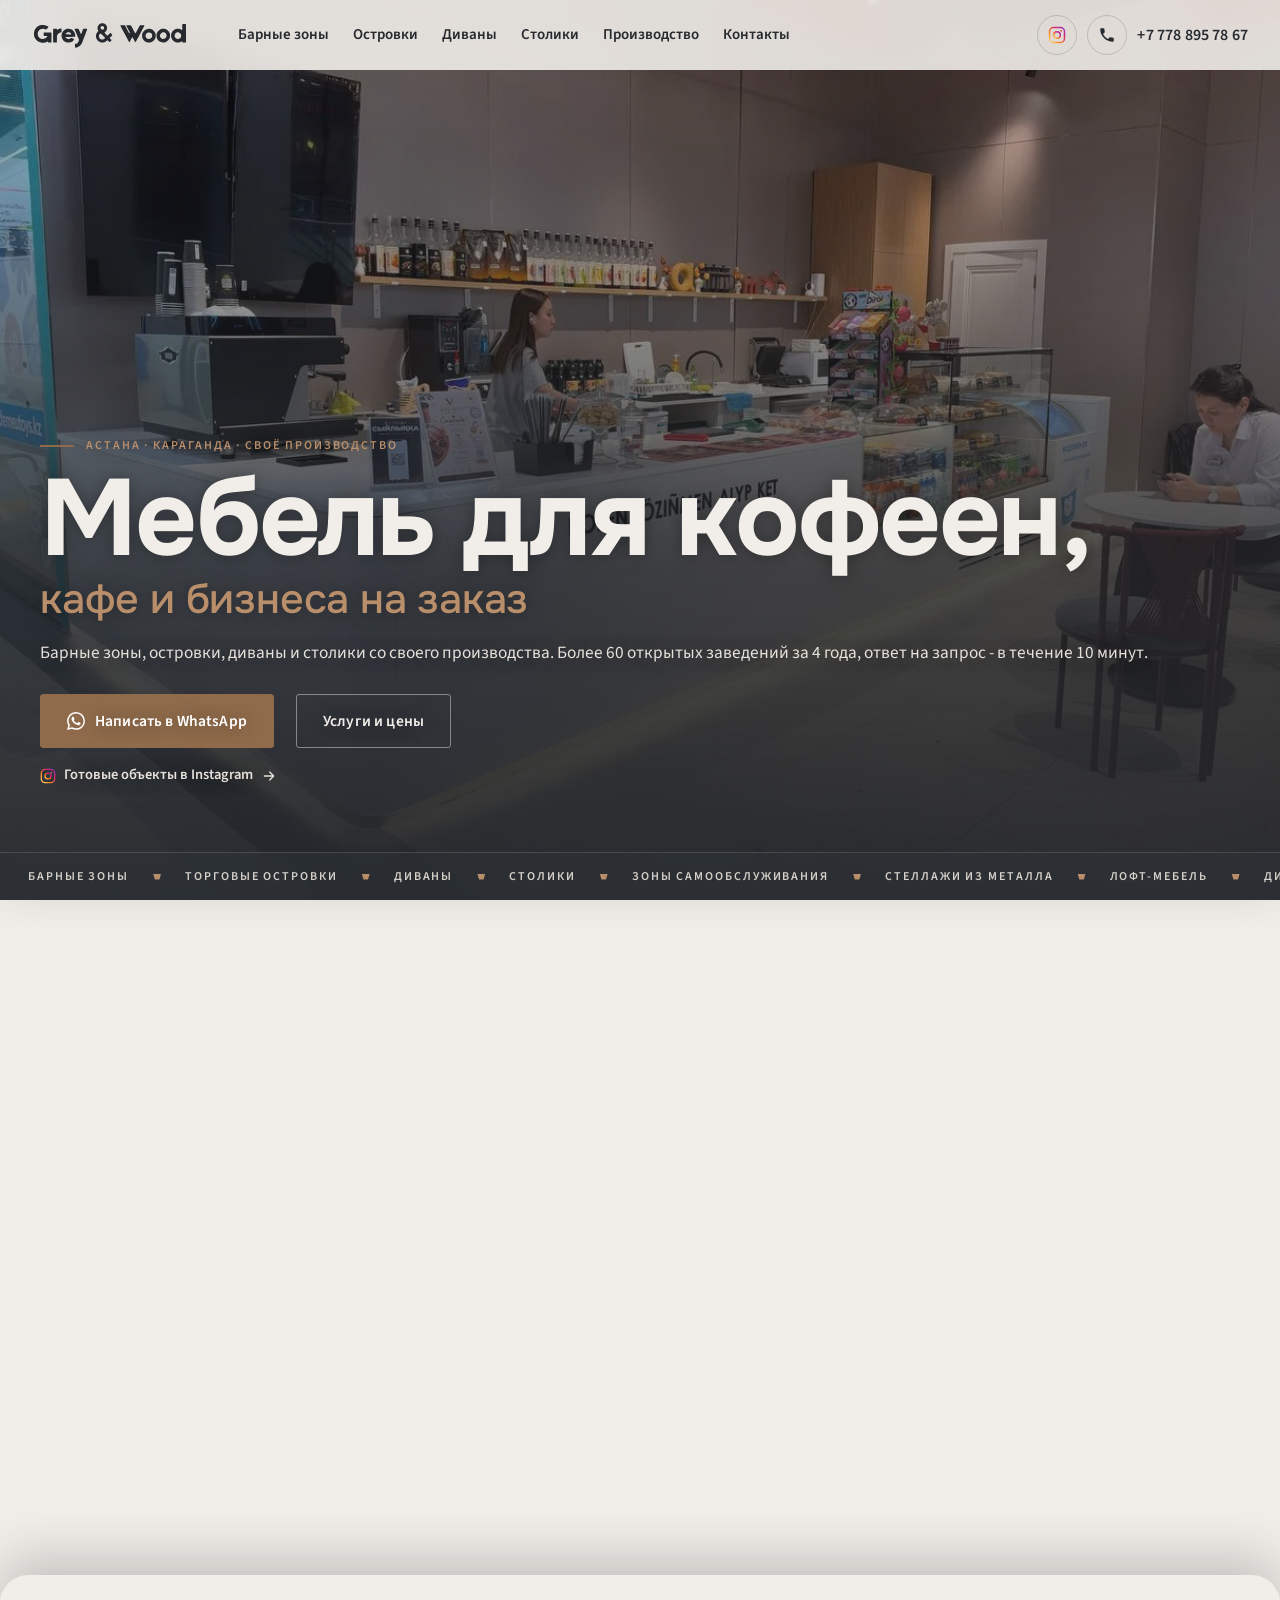
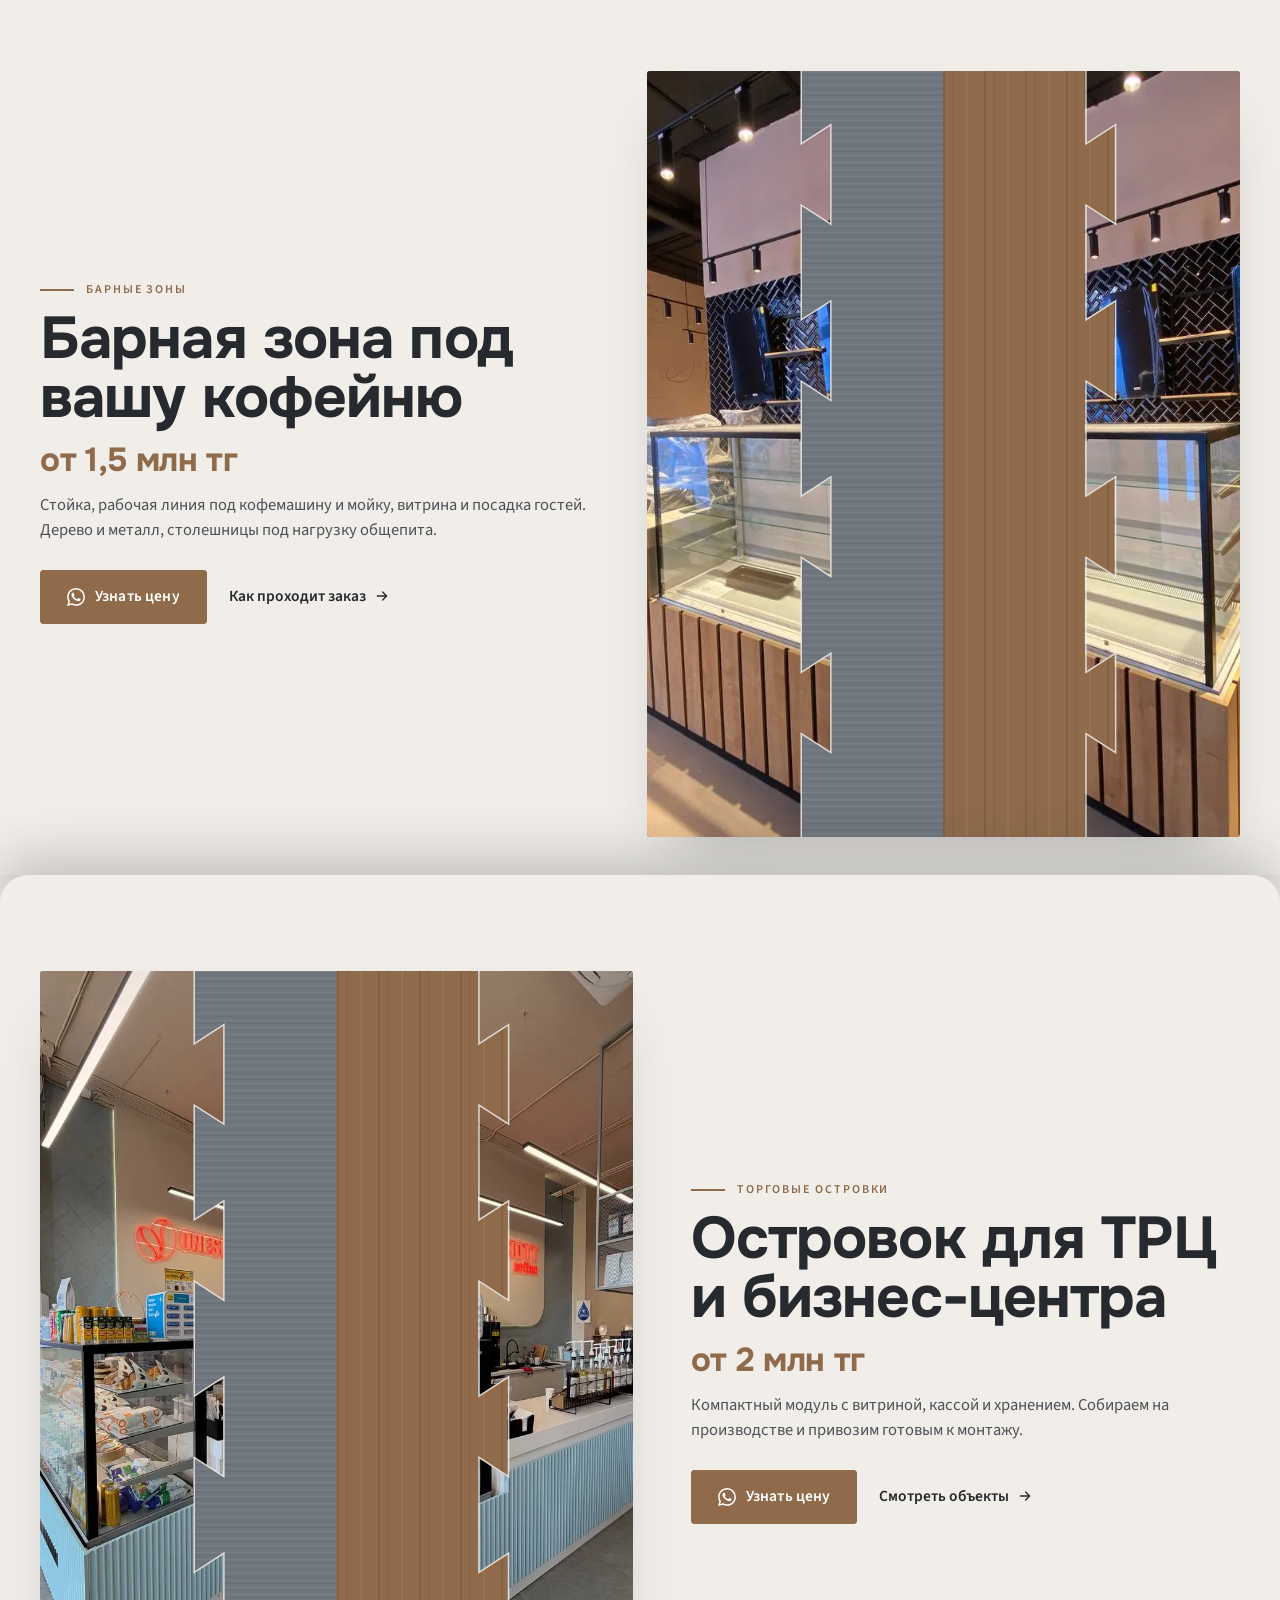
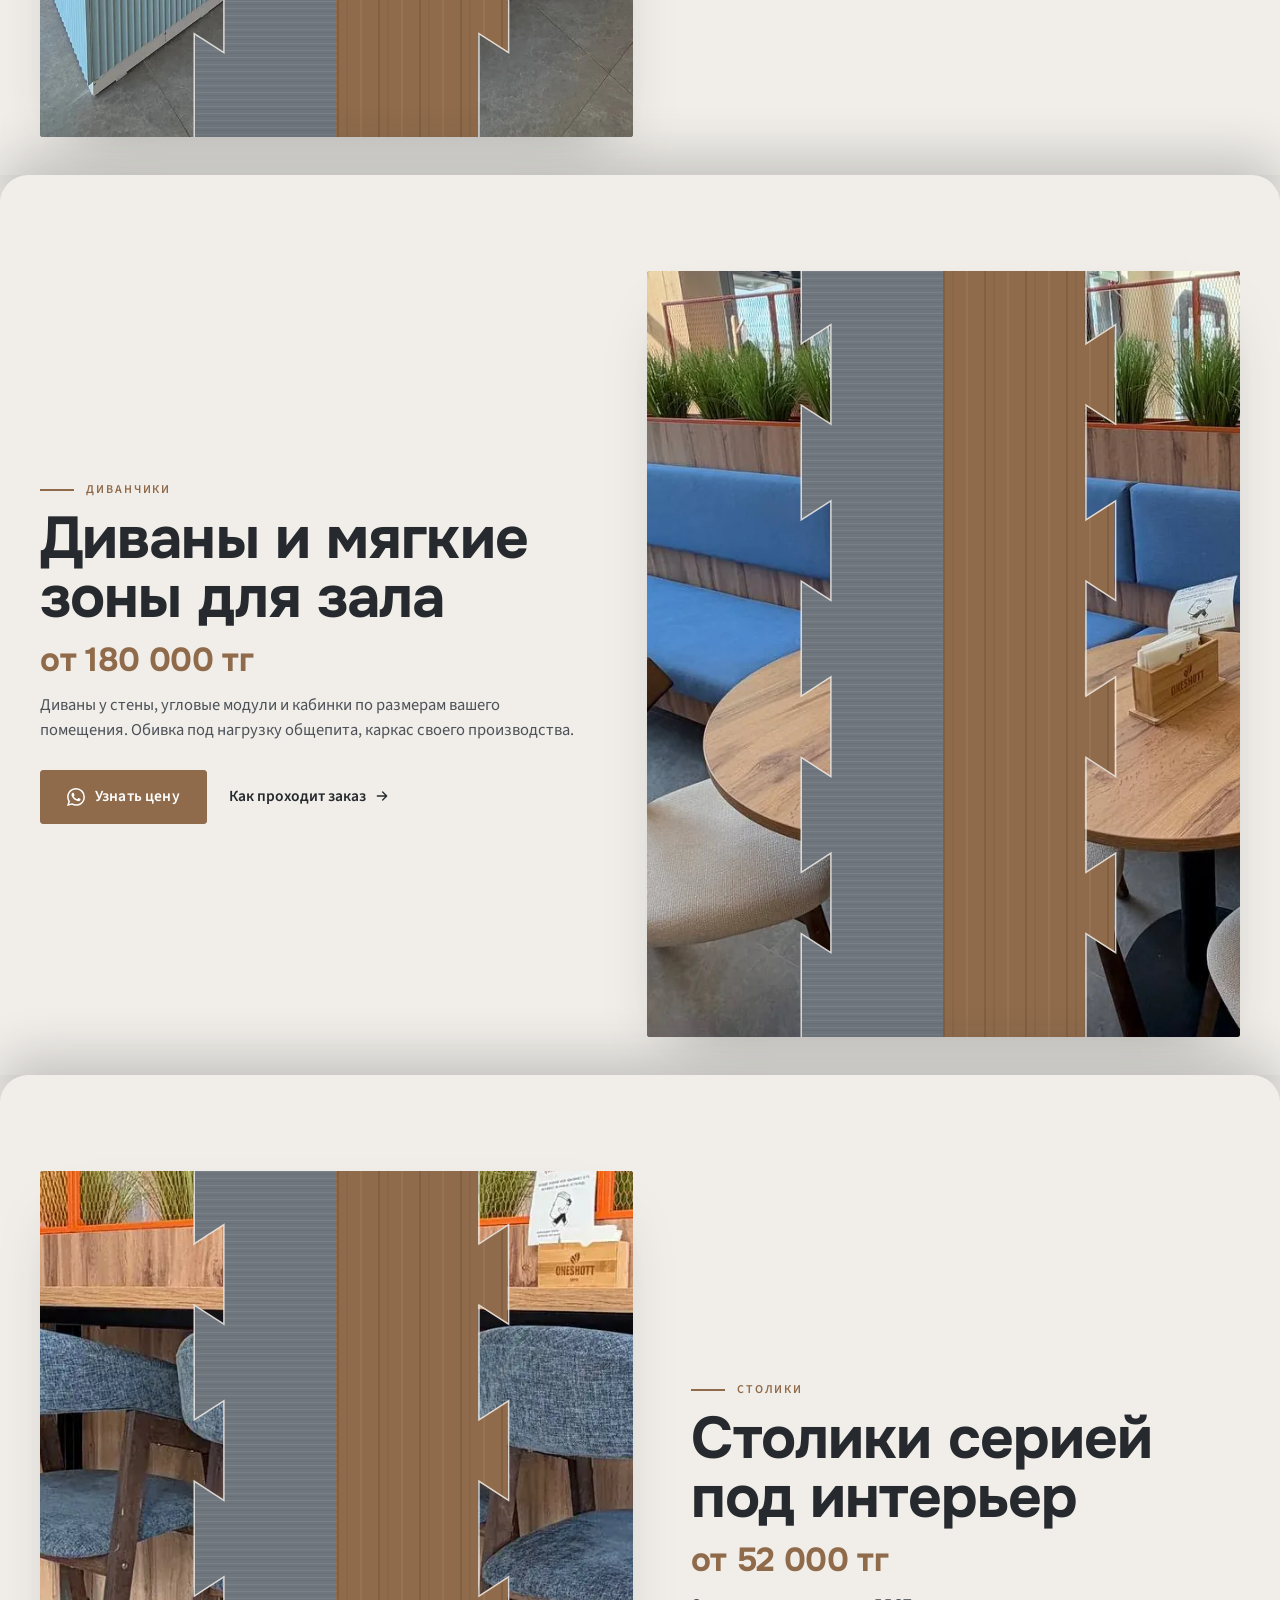
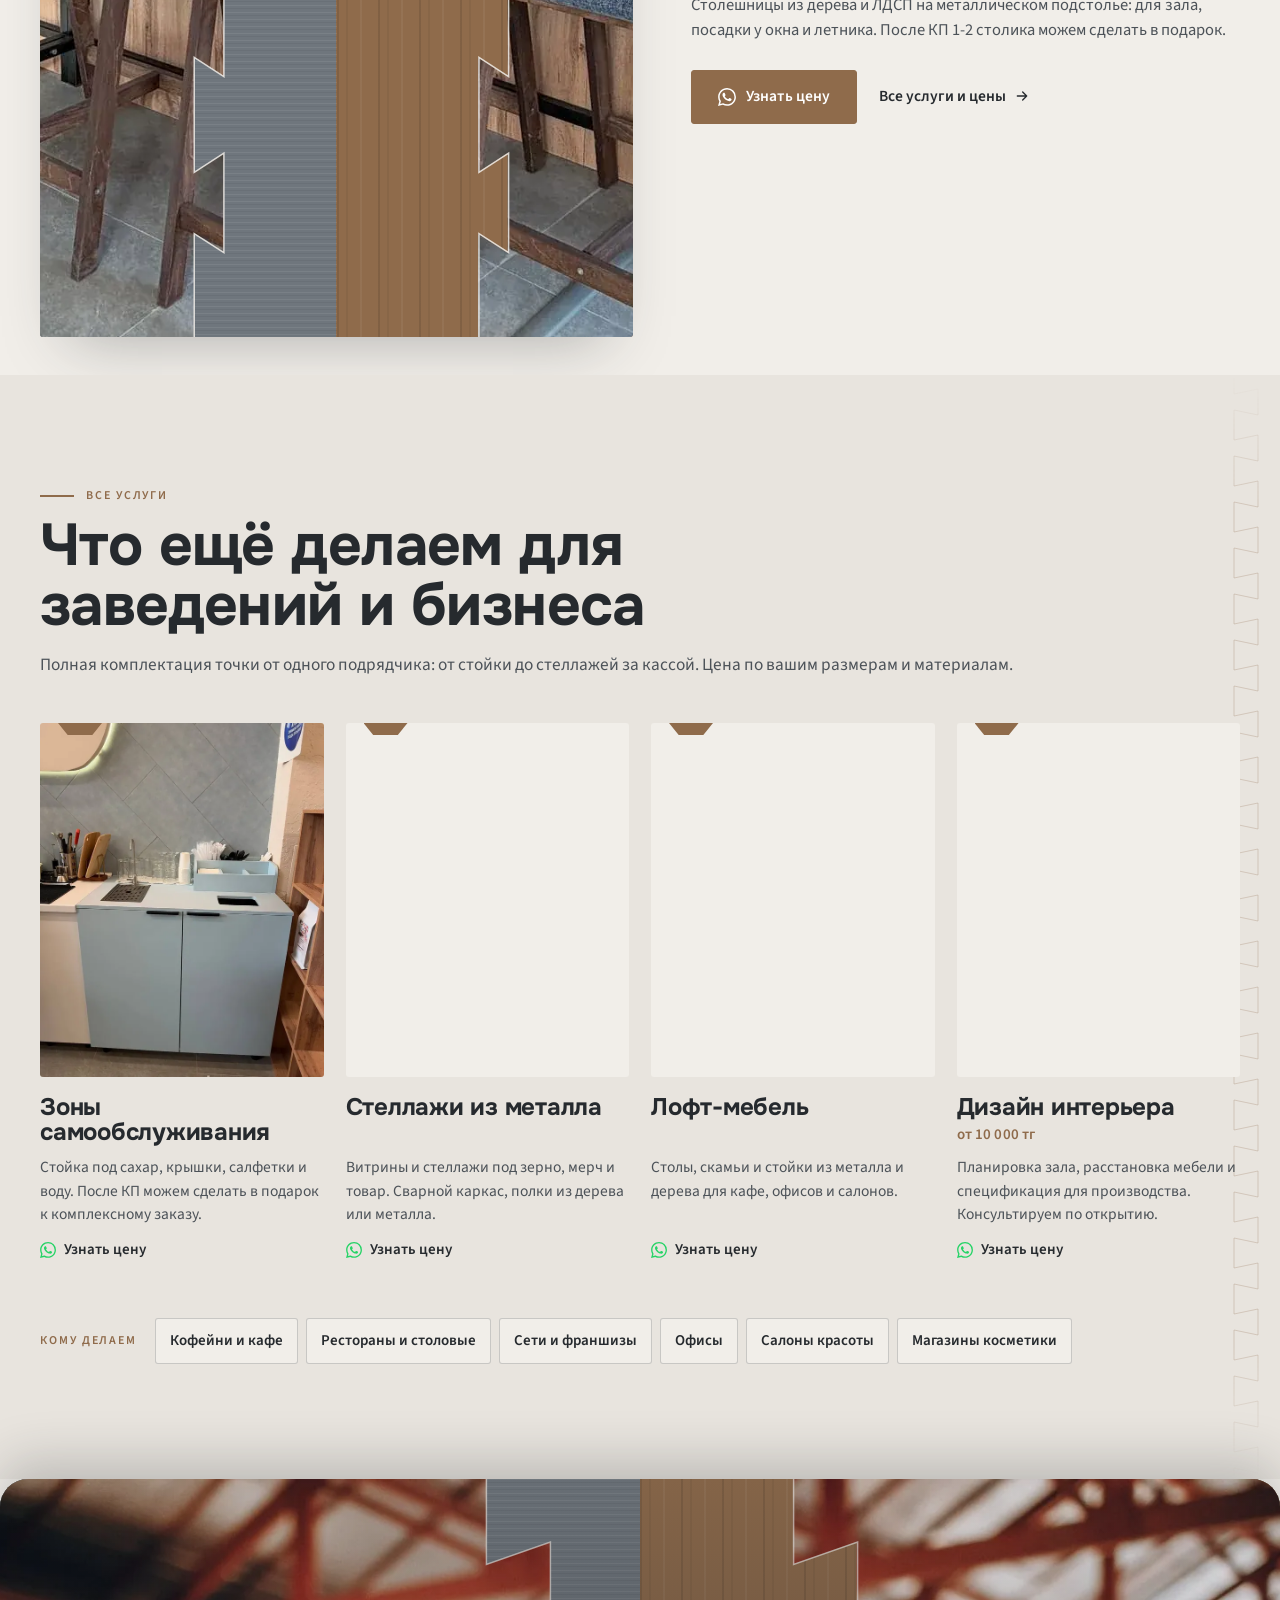
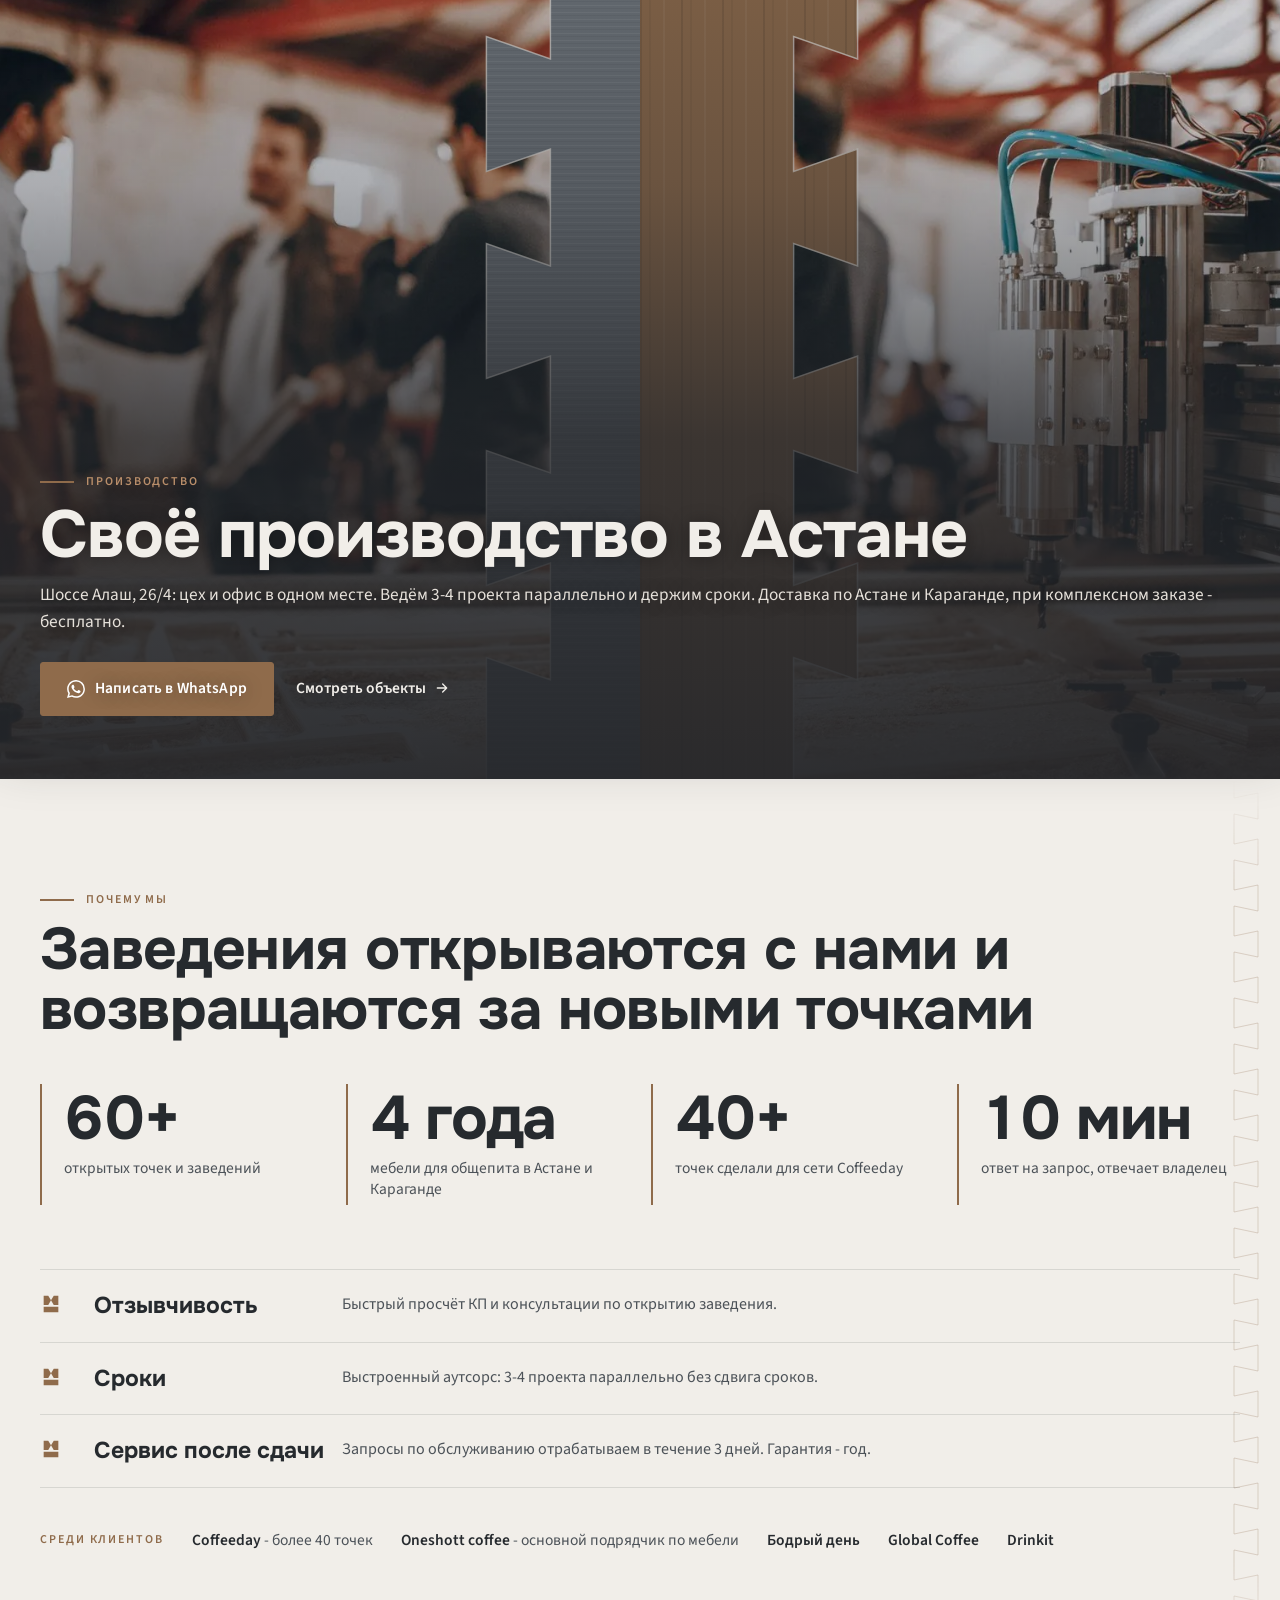
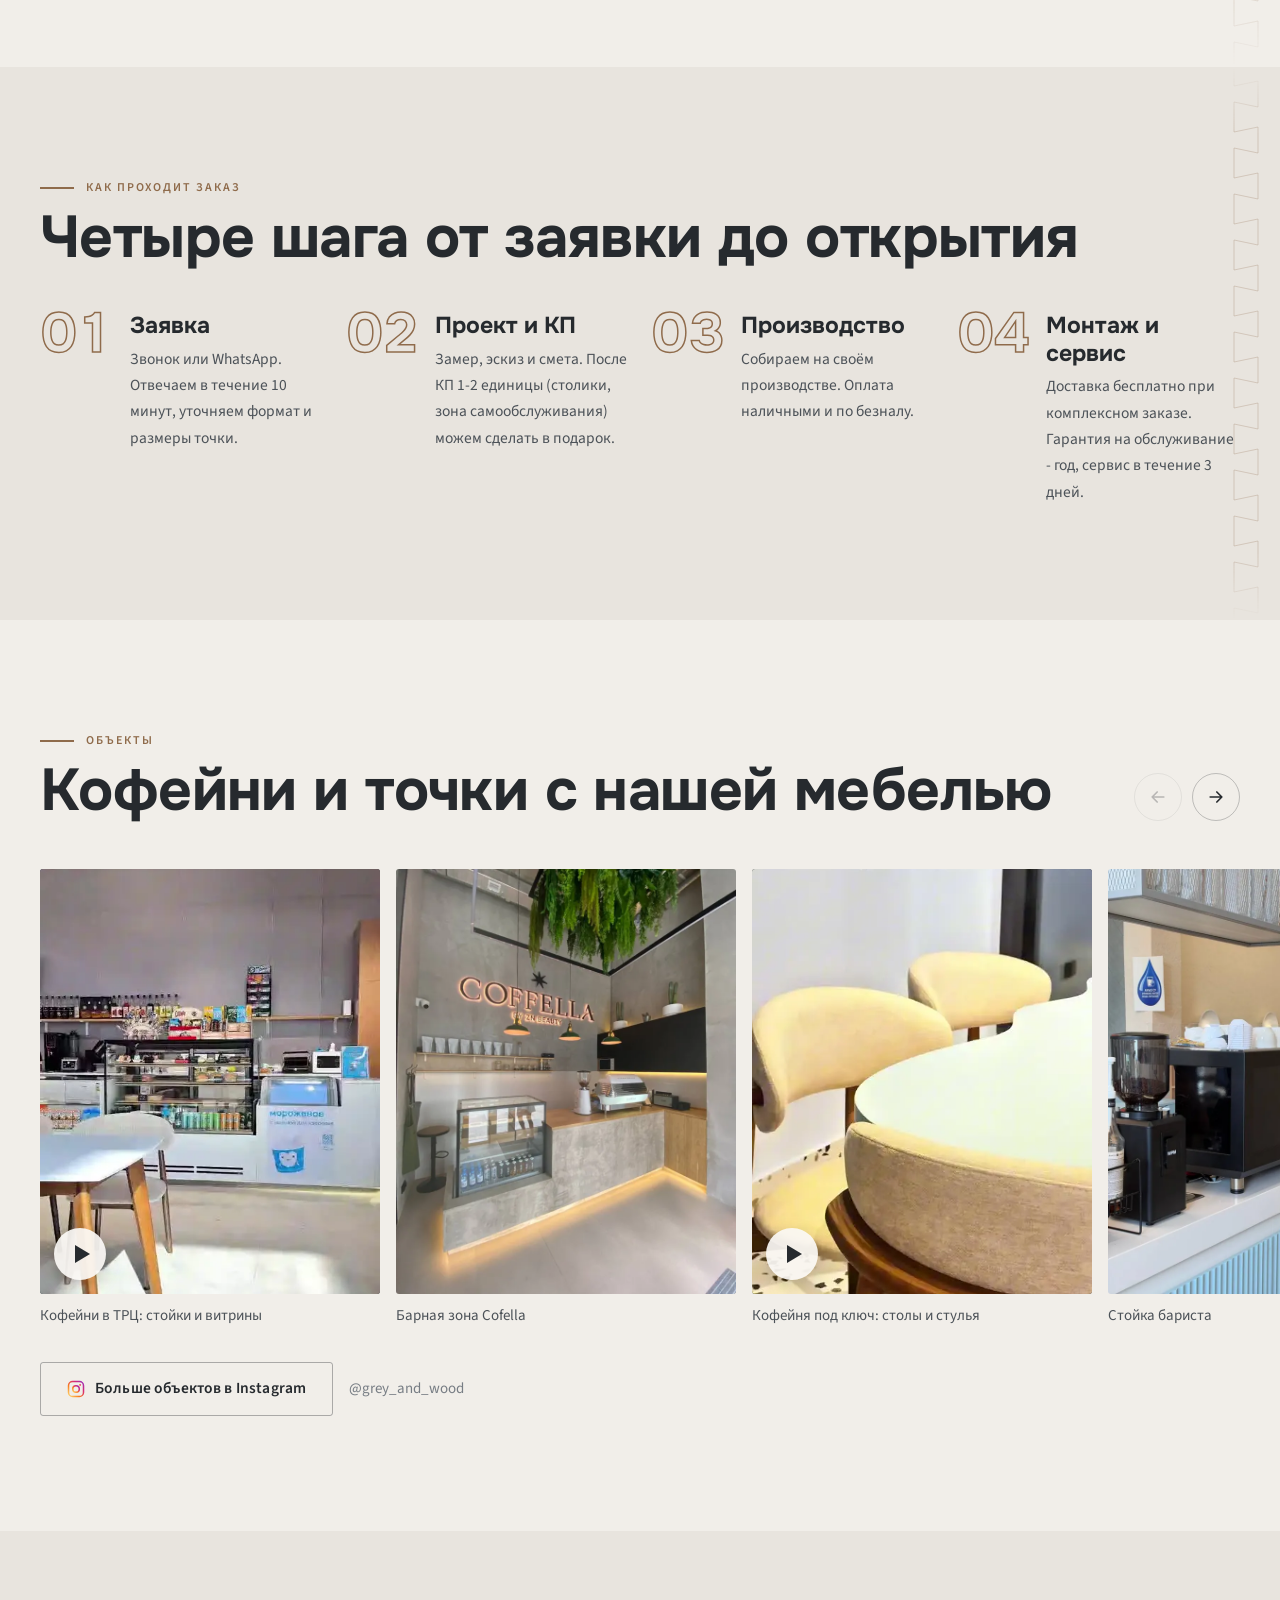
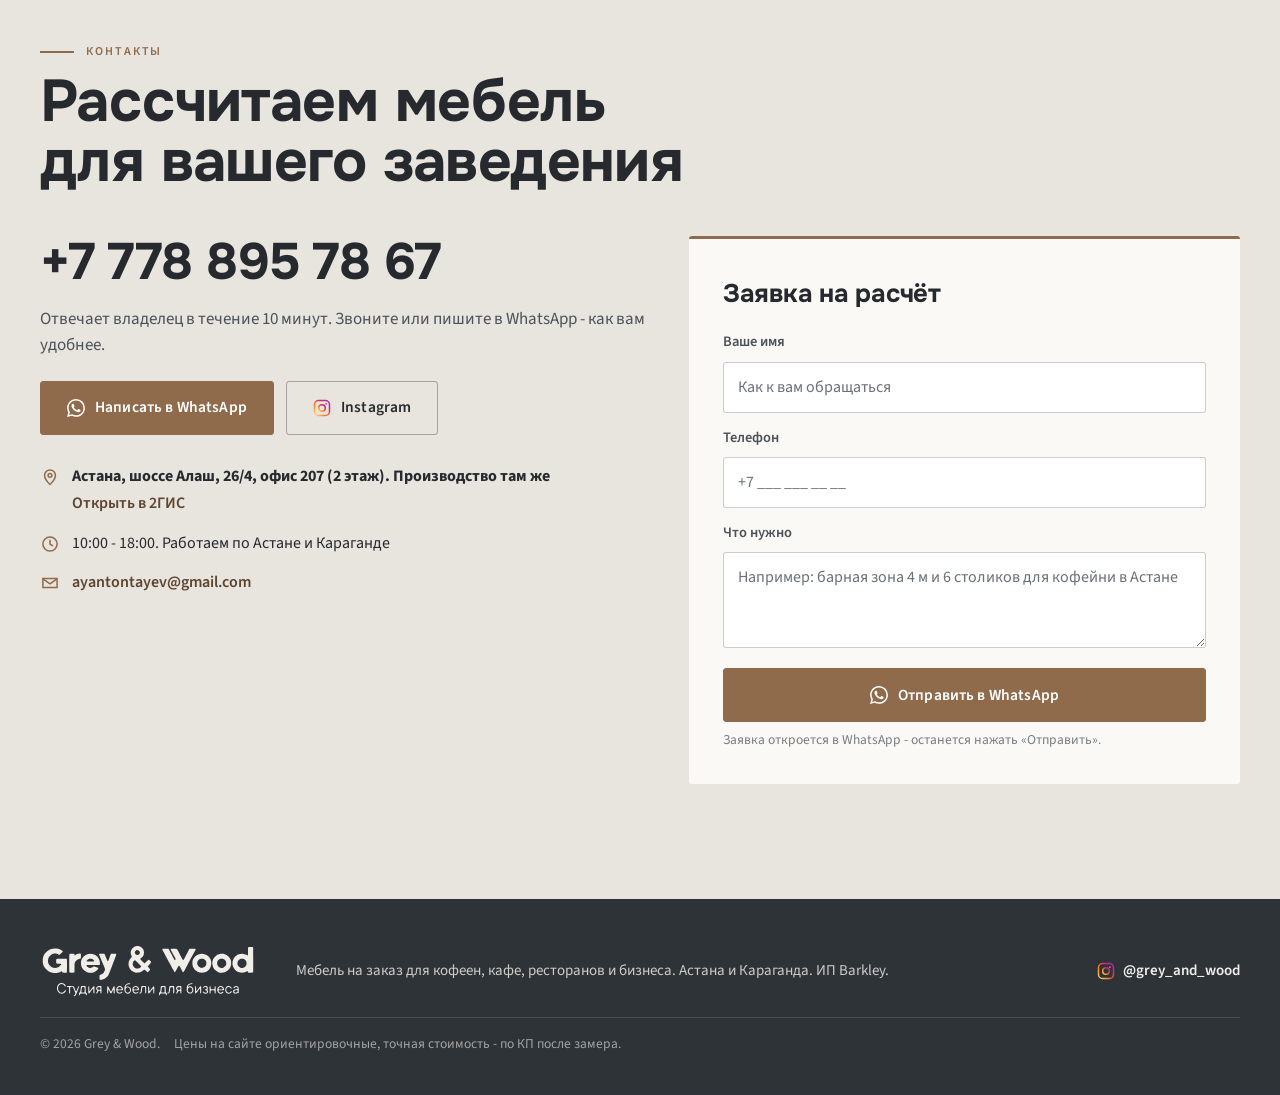
==== commit fdb43062: "Плиты услуг: фото чередуется справа и слева от текста Co-Authored-By: Claude Opus 5.5 <noreply@anthr" ====
--- a/index.html
+++ b/index.html
@@ -28,7 +28,7 @@
 <link rel="stylesheet" href="https://fonts.googleapis.com/css2?family=Afacad:wght@700&family=Onest:wght@600;700&family=Source+Sans+3:wght@400;600&display=swap">
 <link rel="preload" as="image" href="assets/img/gw-hero-wide.webp" media="(min-width: 761px)" fetchpriority="high">
 <link rel="preload" as="image" href="assets/img/gw-hero-tall-2.webp" media="(max-width: 760px)" fetchpriority="high">
-<link rel="stylesheet" href="styles.css?v=20261013-3">
+<link rel="stylesheet" href="styles.css?v=20261013-4">
 <script type="application/ld+json">
 {
   "@context": "https://schema.org",
@@ -194,7 +194,7 @@
 
 <!-- ОСТРОВКИ -->
 <div class="pw" id="ostrovki">
-  <section class="plate pl-svc">
+  <section class="plate pl-svc svc-flip">
     <div class="pl-in svc-in">
       <div class="txt">
         <p class="kick"><span class="dash"></span><span>Торговые островки</span></p>
@@ -244,7 +244,7 @@
 
 <!-- СТОЛИКИ -->
 <div class="pw" id="stoliki">
-  <section class="plate pl-svc">
+  <section class="plate pl-svc svc-flip">
     <div class="pl-in svc-in">
       <div class="txt">
         <p class="kick"><span class="dash"></span><span>Столики</span></p>
@@ -475,6 +475,6 @@
   <a class="st-ig" href="https://www.instagram.com/grey_and_wood/" target="_blank" rel="noopener" aria-label="Instagram Grey & Wood"><svg width="20" height="20"><use href="#ic-ig"/></svg></a>
 </div>
 
-<script src="script.js?v=20261013-3" defer></script>
+<script src="script.js?v=20261013-4" defer></script>
 </body>
 </html>
--- a/styles.css
+++ b/styles.css
@@ -181,6 +181,9 @@
 .pl-svc .txt{color:var(--ink)}
 .pl-svc .kick{color:var(--oak)}
 .svc-in{display:grid;grid-template-columns:minmax(0,1fr) minmax(0,1.08fr);gap:clamp(28px,4.5vw,72px);align-items:center;justify-content:normal;padding:calc(var(--hdr) + 20px) 0 32px}
+/* чередование: кадр то справа, то слева от текста */
+.svc-flip .svc-in{grid-template-columns:minmax(0,1.08fr) minmax(0,1fr)}
+.svc-flip .dv-panel{order:-1}
 .pl-svc h2{font-size:clamp(36px,min(4.6vw,7.4svh),68px)}
 .pl-svc .lead{color:var(--ink2);font-size:clamp(16.5px,1.25vw,19px)}
 .dv-panel{position:relative;inset:auto;height:min(calc(100svh - var(--hdr) - 64px),780px);--s:24%;--seam:rgba(241,238,233,.85);border-radius:var(--rad);box-shadow:0 30px 60px -30px rgba(38,42,46,.35)}
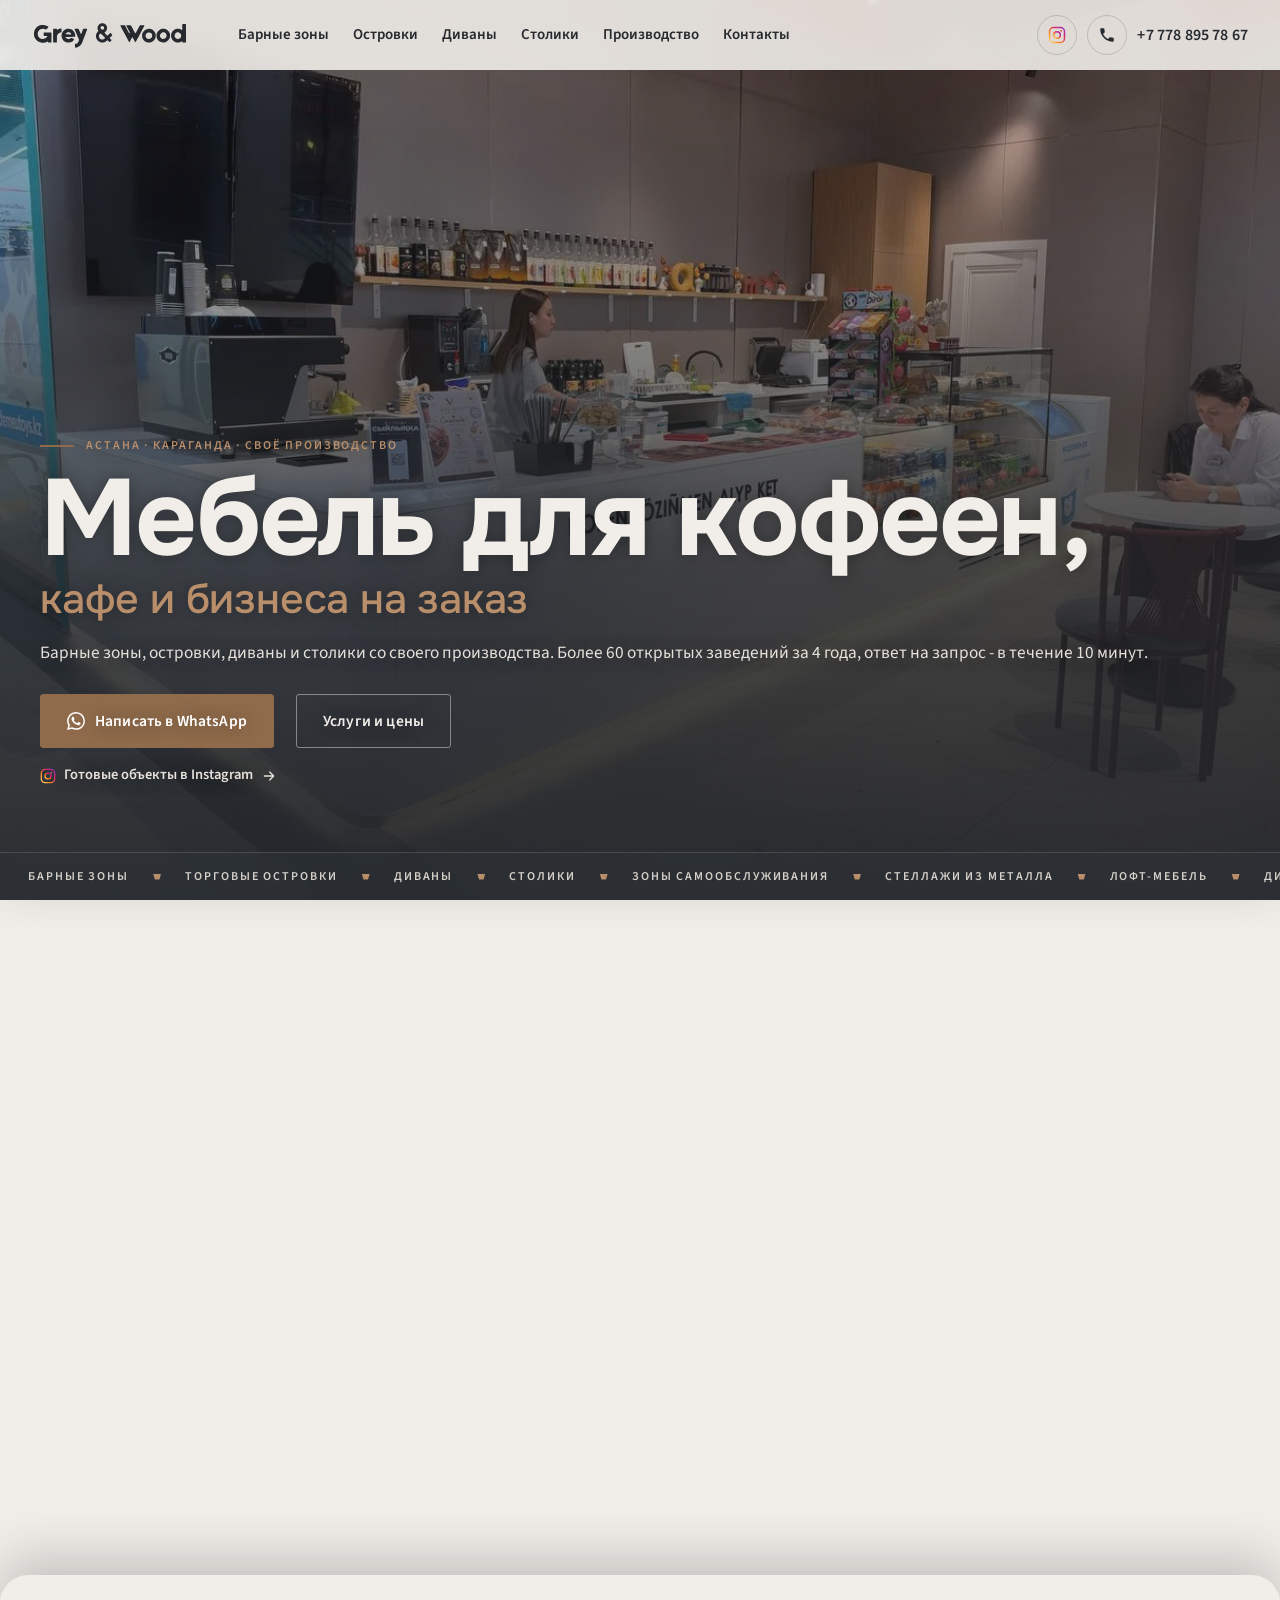
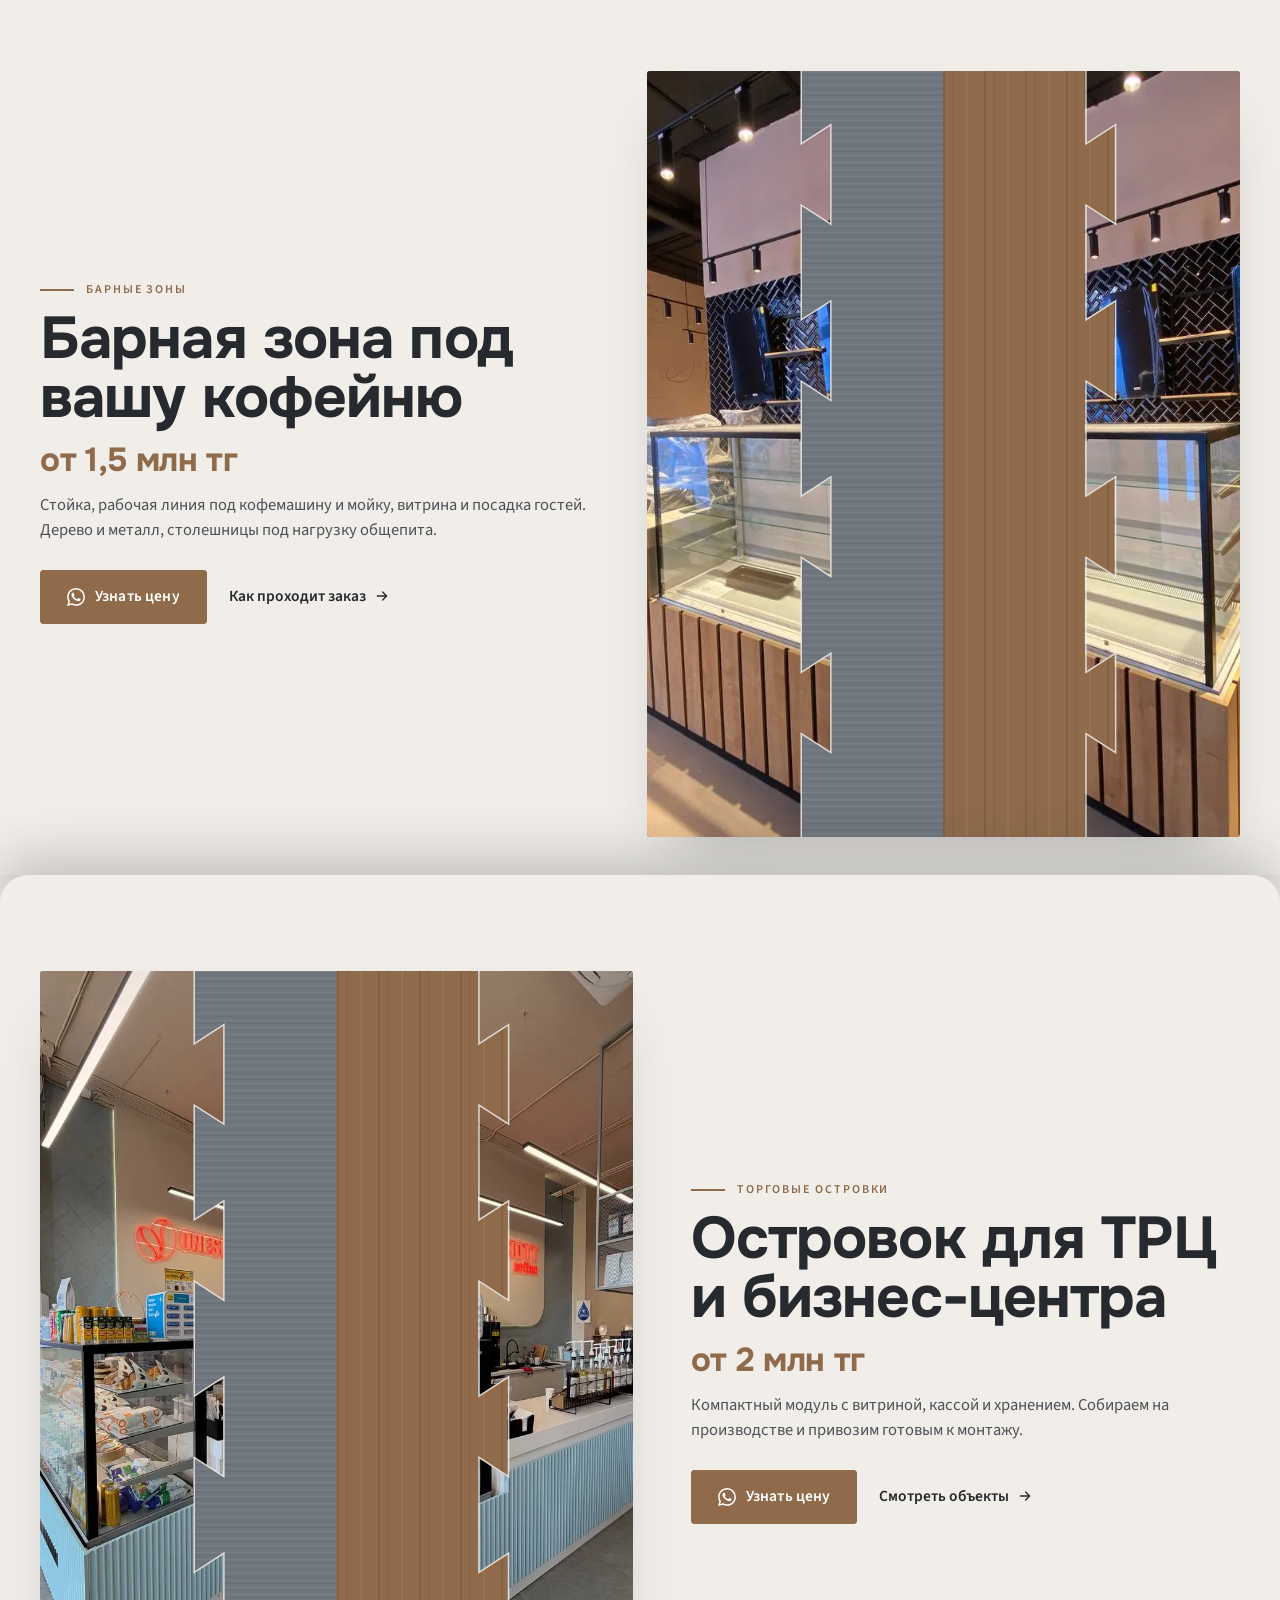
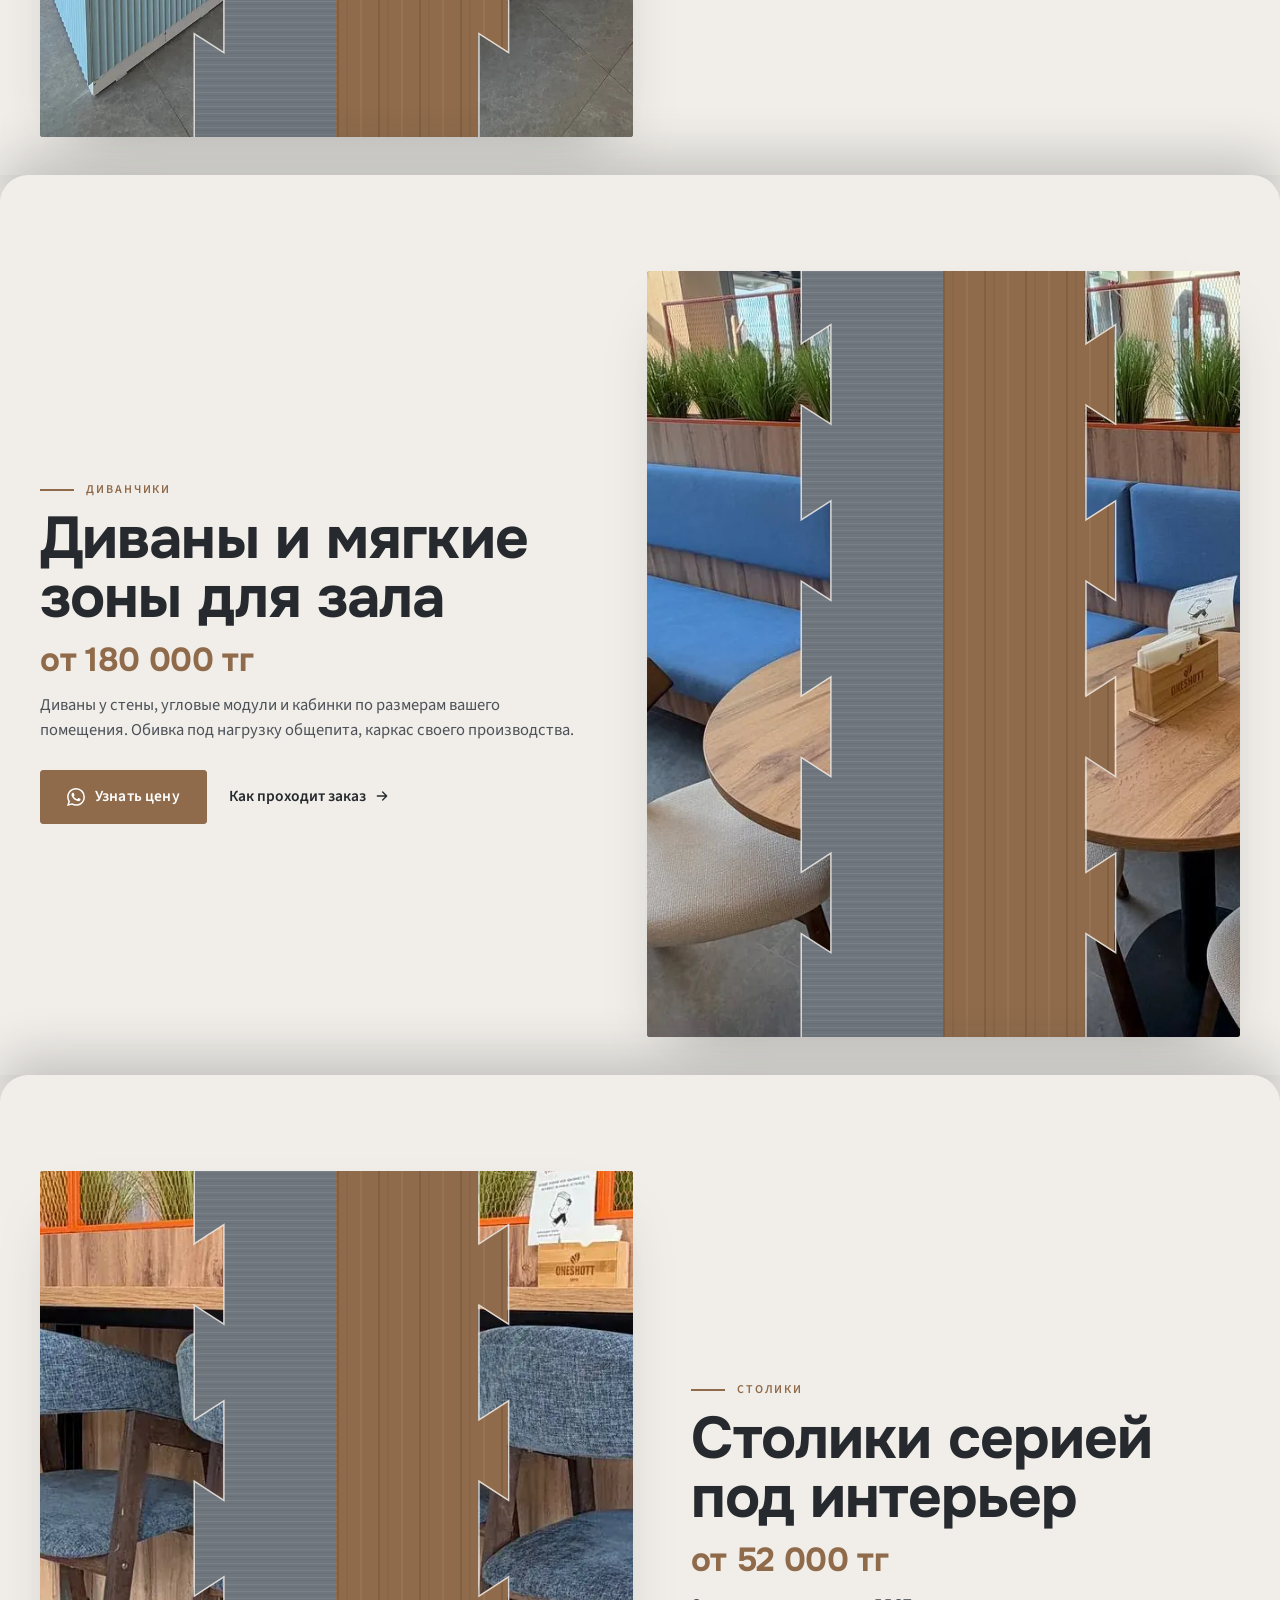
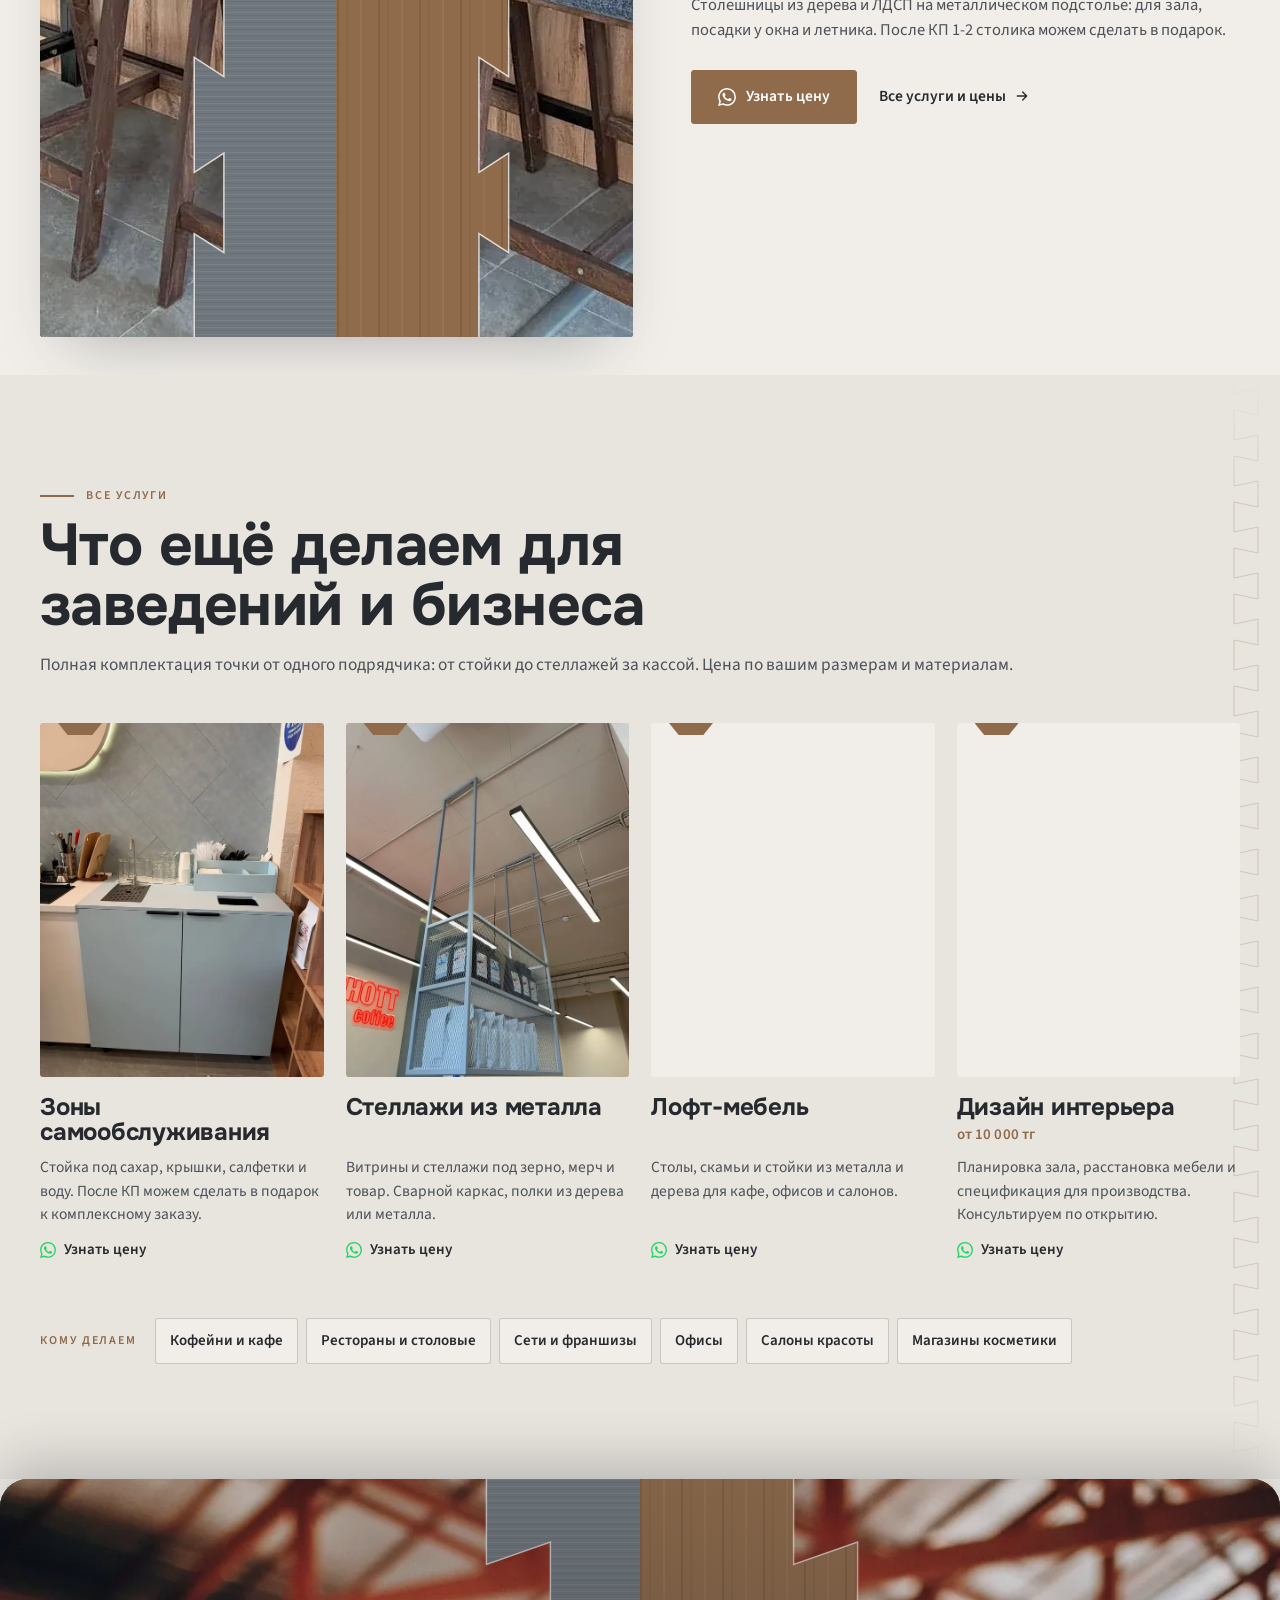
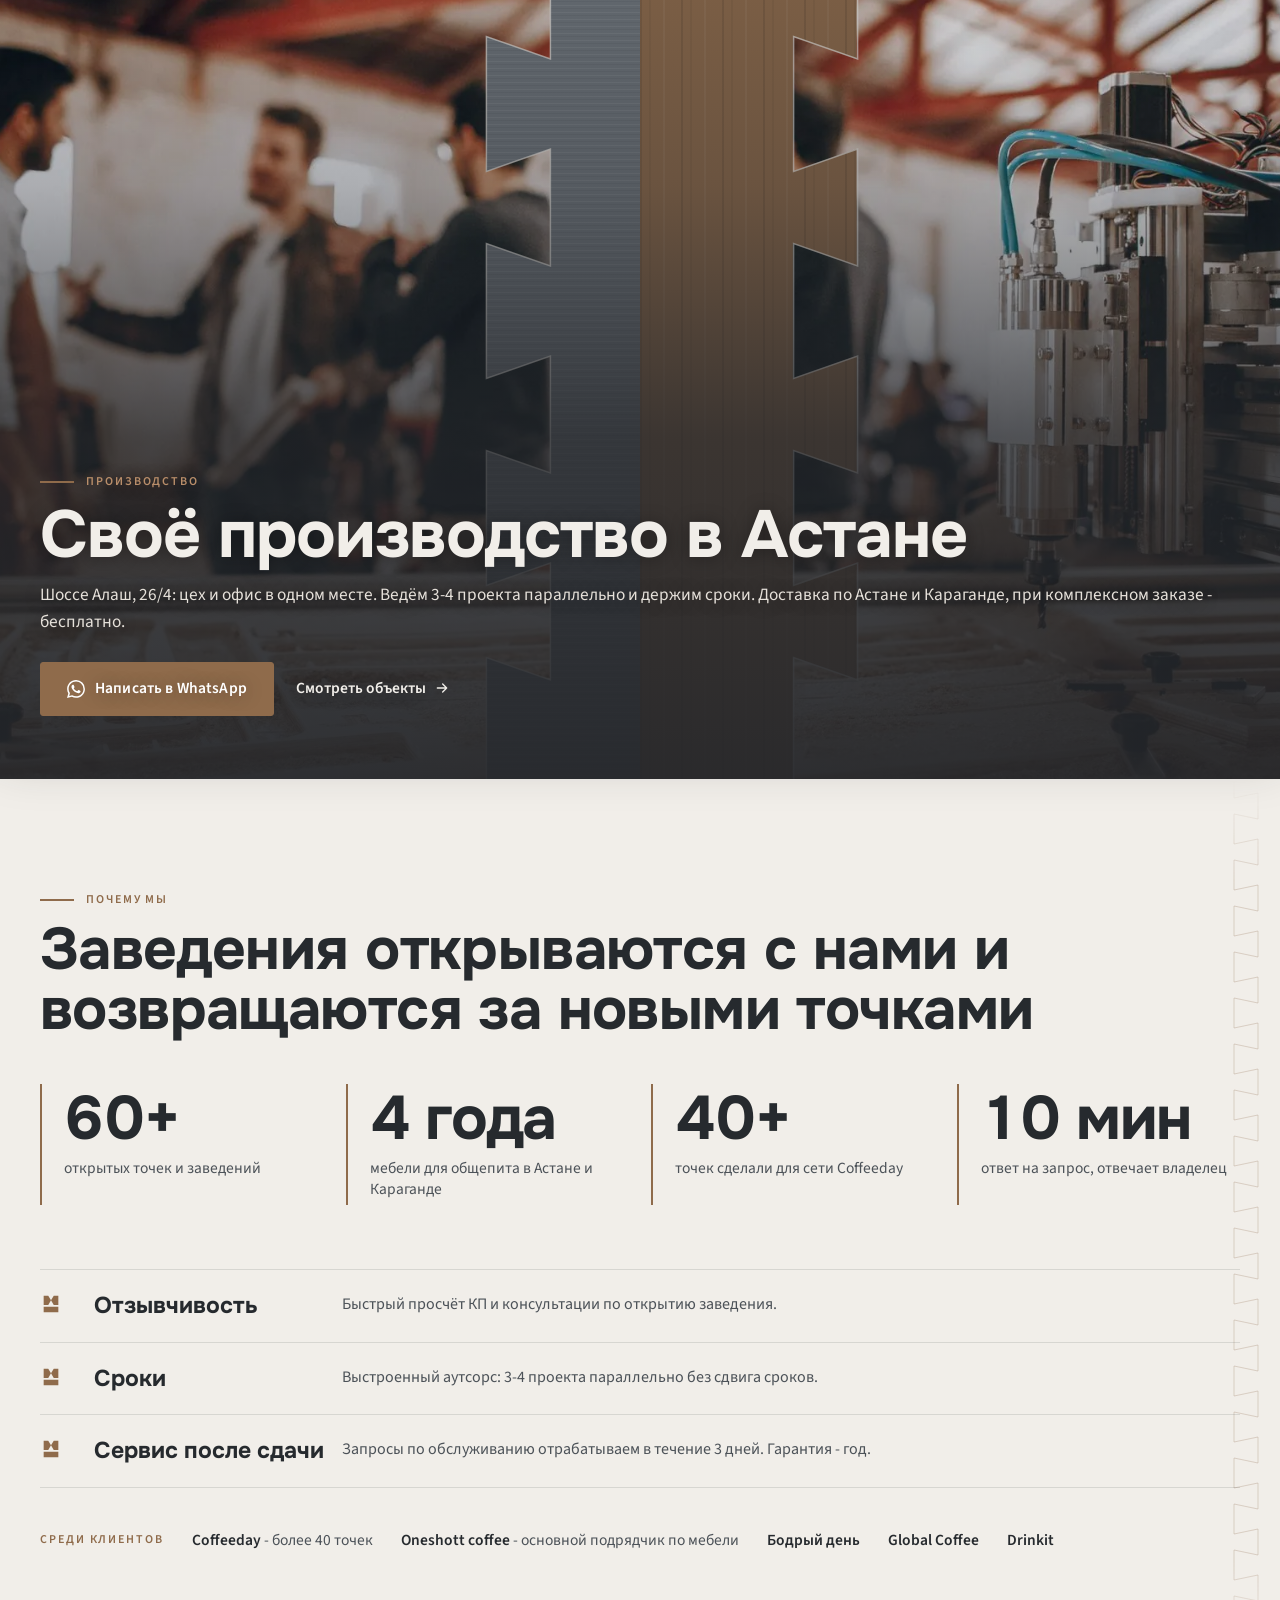
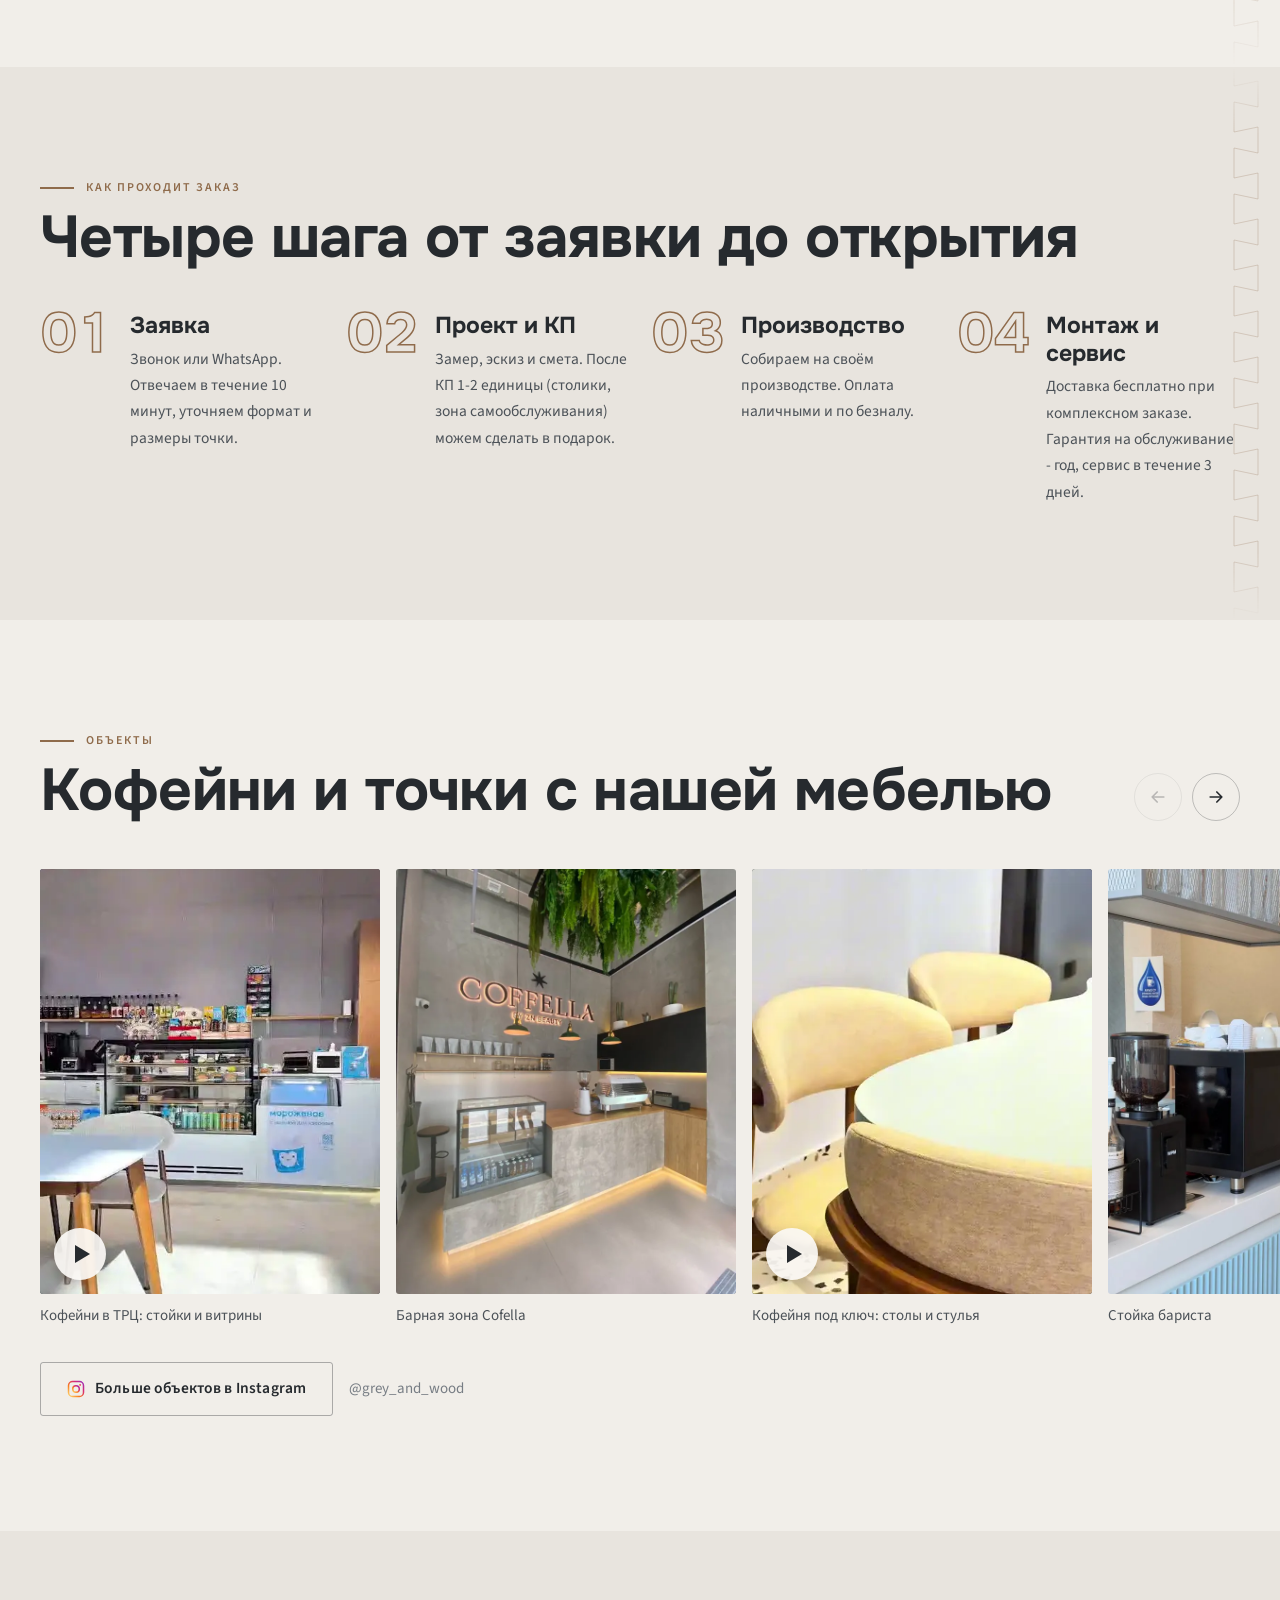
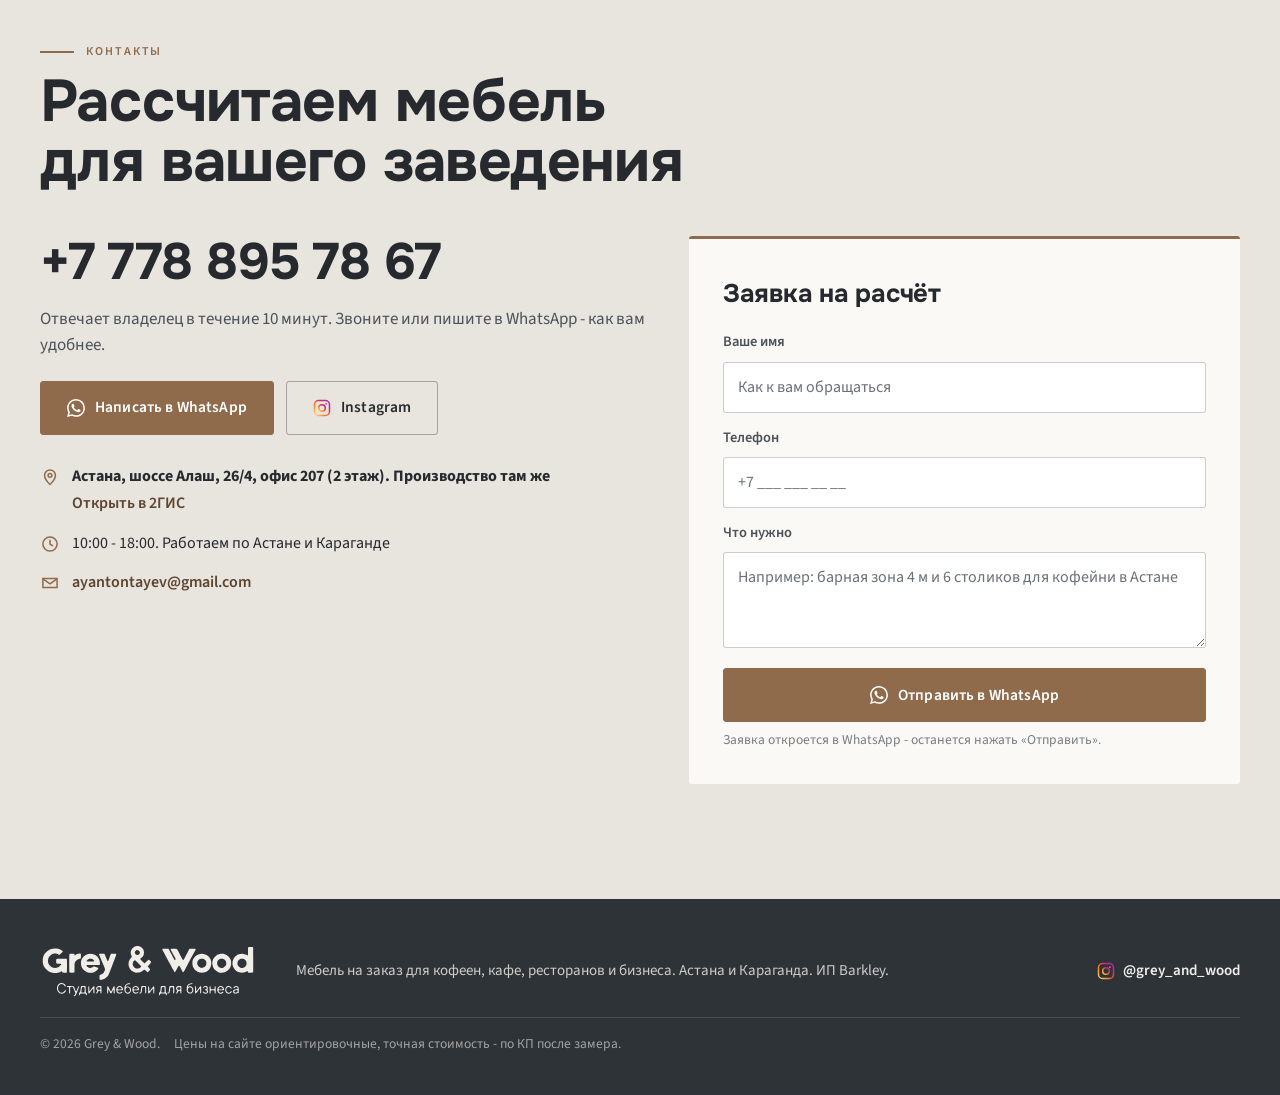
==== commit 95795b49: "Прод-домен greywood.kz: canonical, og, JSON-LD, sitemap, robots Co-Authored-By: Claude Opus 5.5 <nor" ====
--- a/index.html
+++ b/index.html
@@ -5,21 +5,21 @@
 <meta name="viewport" content="width=device-width, initial-scale=1, viewport-fit=cover">
 <title>Мебель для кофеен и кафе на заказ в Астане и Караганде - Grey & Wood</title>
 <meta name="description" content="Grey & Wood: барные зоны от 1,5 млн тг, торговые островки от 2 млн тг, диваны от 180 000 тг, столики от 52 000 тг. Своё производство в Астане, более 60 открытых заведений, ответ в течение 10 минут. Астана и Караганда.">
-<link rel="canonical" href="https://songokura.github.io/greywood/">
+<link rel="canonical" href="https://greywood.kz/">
 <meta name="theme-color" content="#F1EEE9">
 <meta property="og:type" content="website">
 <meta property="og:locale" content="ru_RU">
 <meta property="og:site_name" content="Grey & Wood">
 <meta property="og:title" content="Мебель для кофеен и кафе на заказ в Астане и Караганде - Grey & Wood">
 <meta property="og:description" content="Барные зоны, торговые островки, диваны и столики со своего производства. Более 60 открытых заведений за 4 года, ответ в течение 10 минут.">
-<meta property="og:url" content="https://songokura.github.io/greywood/">
-<meta property="og:image" content="https://songokura.github.io/greywood/assets/gw-og-image.jpg">
+<meta property="og:url" content="https://greywood.kz/">
+<meta property="og:image" content="https://greywood.kz/assets/gw-og-image.jpg">
 <meta property="og:image:width" content="1200">
 <meta property="og:image:height" content="630">
 <meta name="twitter:card" content="summary_large_image">
 <meta name="twitter:title" content="Мебель для кофеен и кафе на заказ в Астане и Караганде - Grey & Wood">
 <meta name="twitter:description" content="Барные зоны, торговые островки, диваны и столики со своего производства. Более 60 открытых заведений за 4 года.">
-<meta name="twitter:image" content="https://songokura.github.io/greywood/assets/gw-og-image.jpg">
+<meta name="twitter:image" content="https://greywood.kz/assets/gw-og-image.jpg">
 <link rel="icon" href="favicon.ico" sizes="16x16 32x32 48x48">
 <link rel="icon" href="assets/gw-icon-192.png" type="image/png" sizes="192x192">
 <link rel="apple-touch-icon" href="assets/gw-apple-touch-icon.png">
@@ -28,7 +28,7 @@
 <link rel="stylesheet" href="https://fonts.googleapis.com/css2?family=Afacad:wght@700&family=Onest:wght@600;700&family=Source+Sans+3:wght@400;600&display=swap">
 <link rel="preload" as="image" href="assets/img/gw-hero-wide.webp" media="(min-width: 761px)" fetchpriority="high">
 <link rel="preload" as="image" href="assets/img/gw-hero-tall-2.webp" media="(max-width: 760px)" fetchpriority="high">
-<link rel="stylesheet" href="styles.css?v=20261013-4">
+<link rel="stylesheet" href="styles.css?v=20261013-5">
 <script type="application/ld+json">
 {
   "@context": "https://schema.org",
@@ -36,8 +36,8 @@
   "name": "Grey & Wood",
   "legalName": "ИП Barkley",
   "description": "Мебель на заказ для кофеен, кафе, ресторанов и бизнеса: барные зоны, торговые островки, диваны, столики, стеллажи, лофт-мебель, дизайн интерьера. Своё производство в Астане.",
-  "url": "https://songokura.github.io/greywood/",
-  "image": "https://songokura.github.io/greywood/assets/gw-og-image.jpg",
+  "url": "https://greywood.kz/",
+  "image": "https://greywood.kz/assets/gw-og-image.jpg",
   "telephone": "+77788957867",
   "email": "ayantontayev@gmail.com",
   "priceRange": "от 52 000 KZT",
@@ -475,6 +475,6 @@
   <a class="st-ig" href="https://www.instagram.com/grey_and_wood/" target="_blank" rel="noopener" aria-label="Instagram Grey & Wood"><svg width="20" height="20"><use href="#ic-ig"/></svg></a>
 </div>
 
-<script src="script.js?v=20261013-4" defer></script>
+<script src="script.js?v=20261013-5" defer></script>
 </body>
 </html>
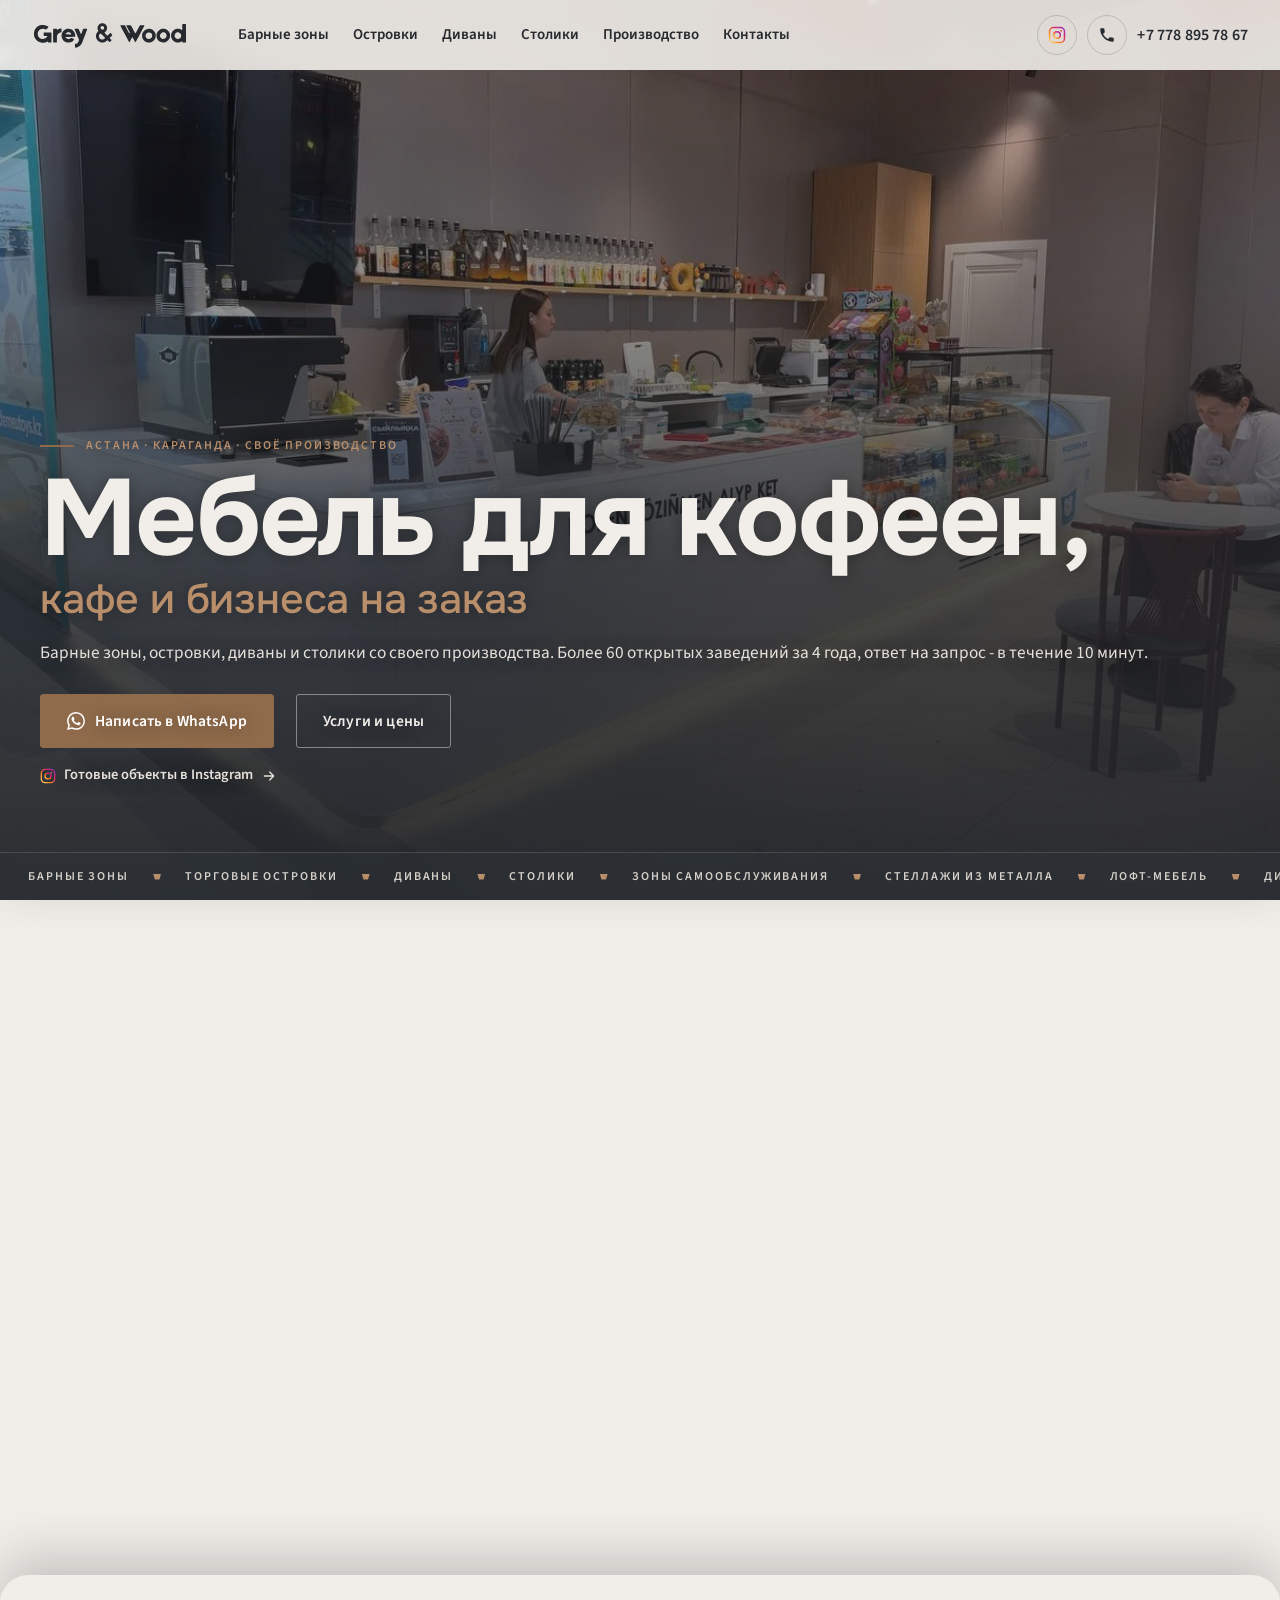
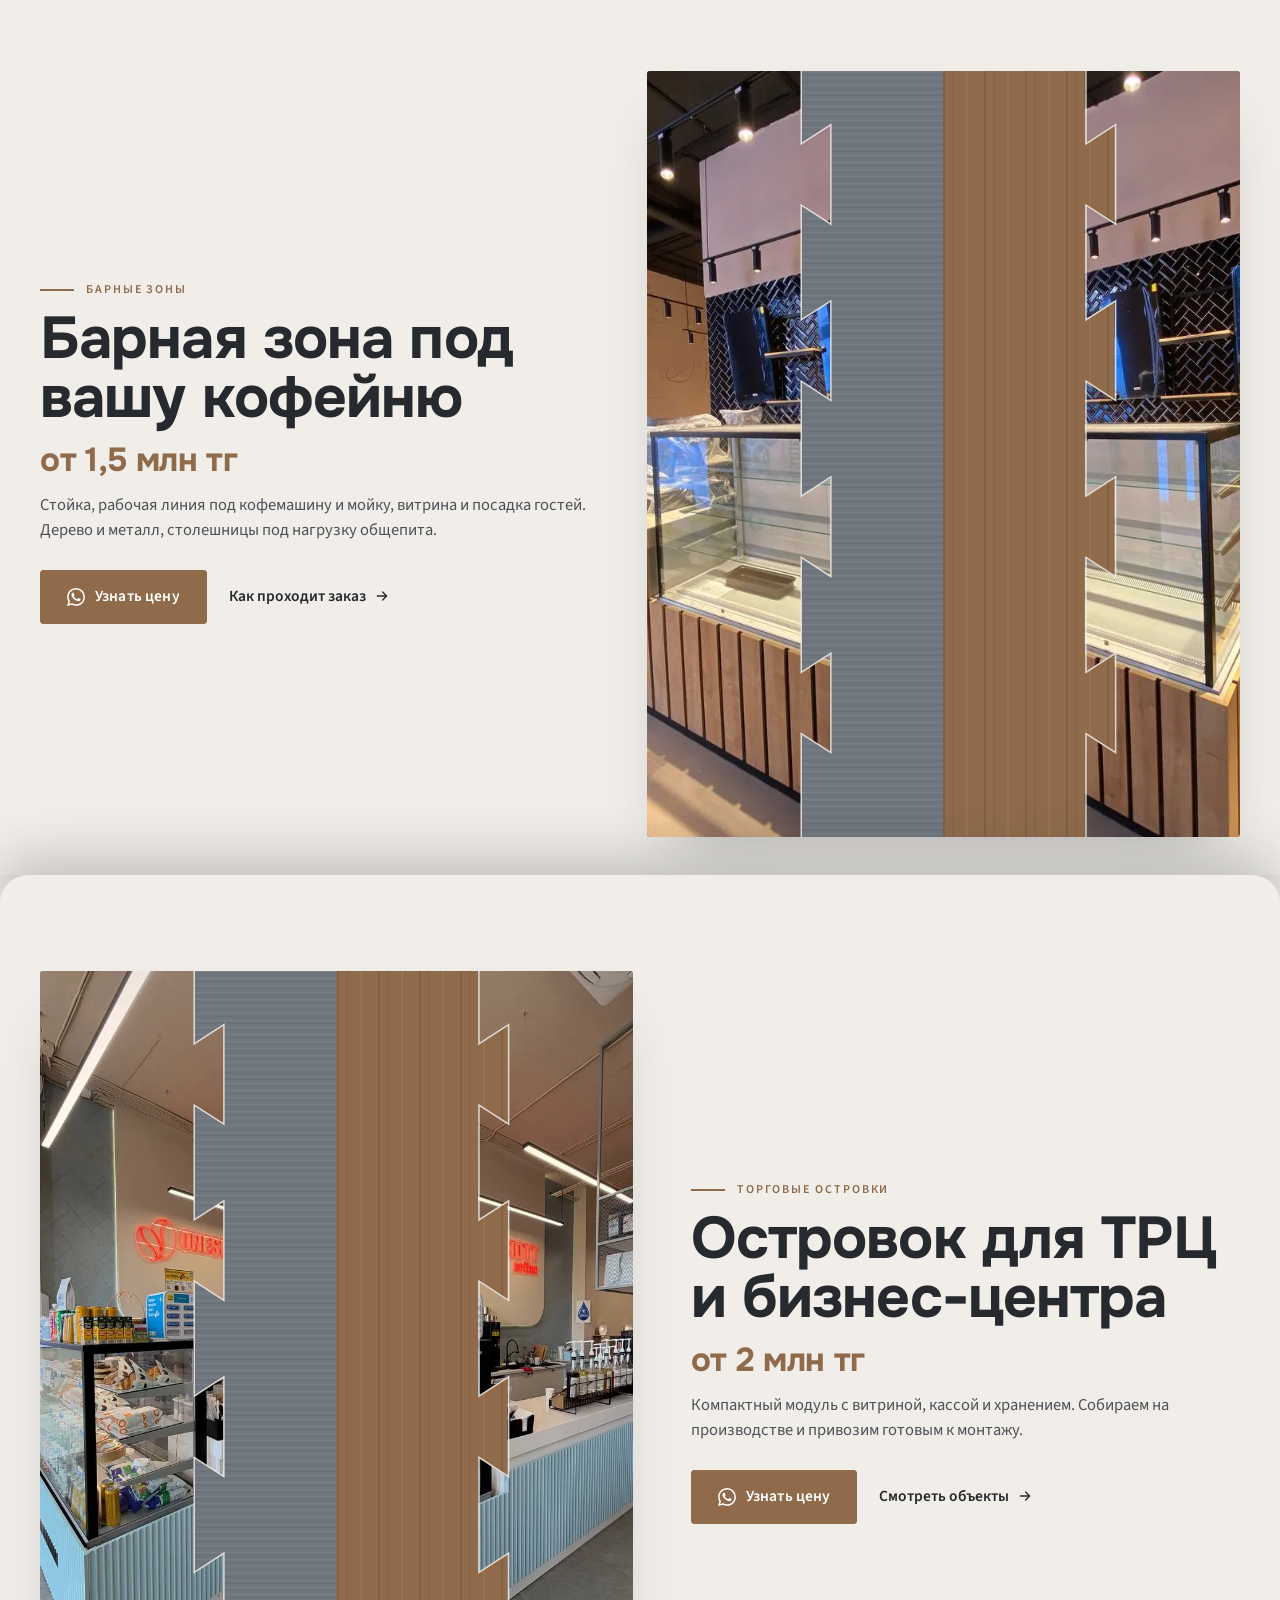
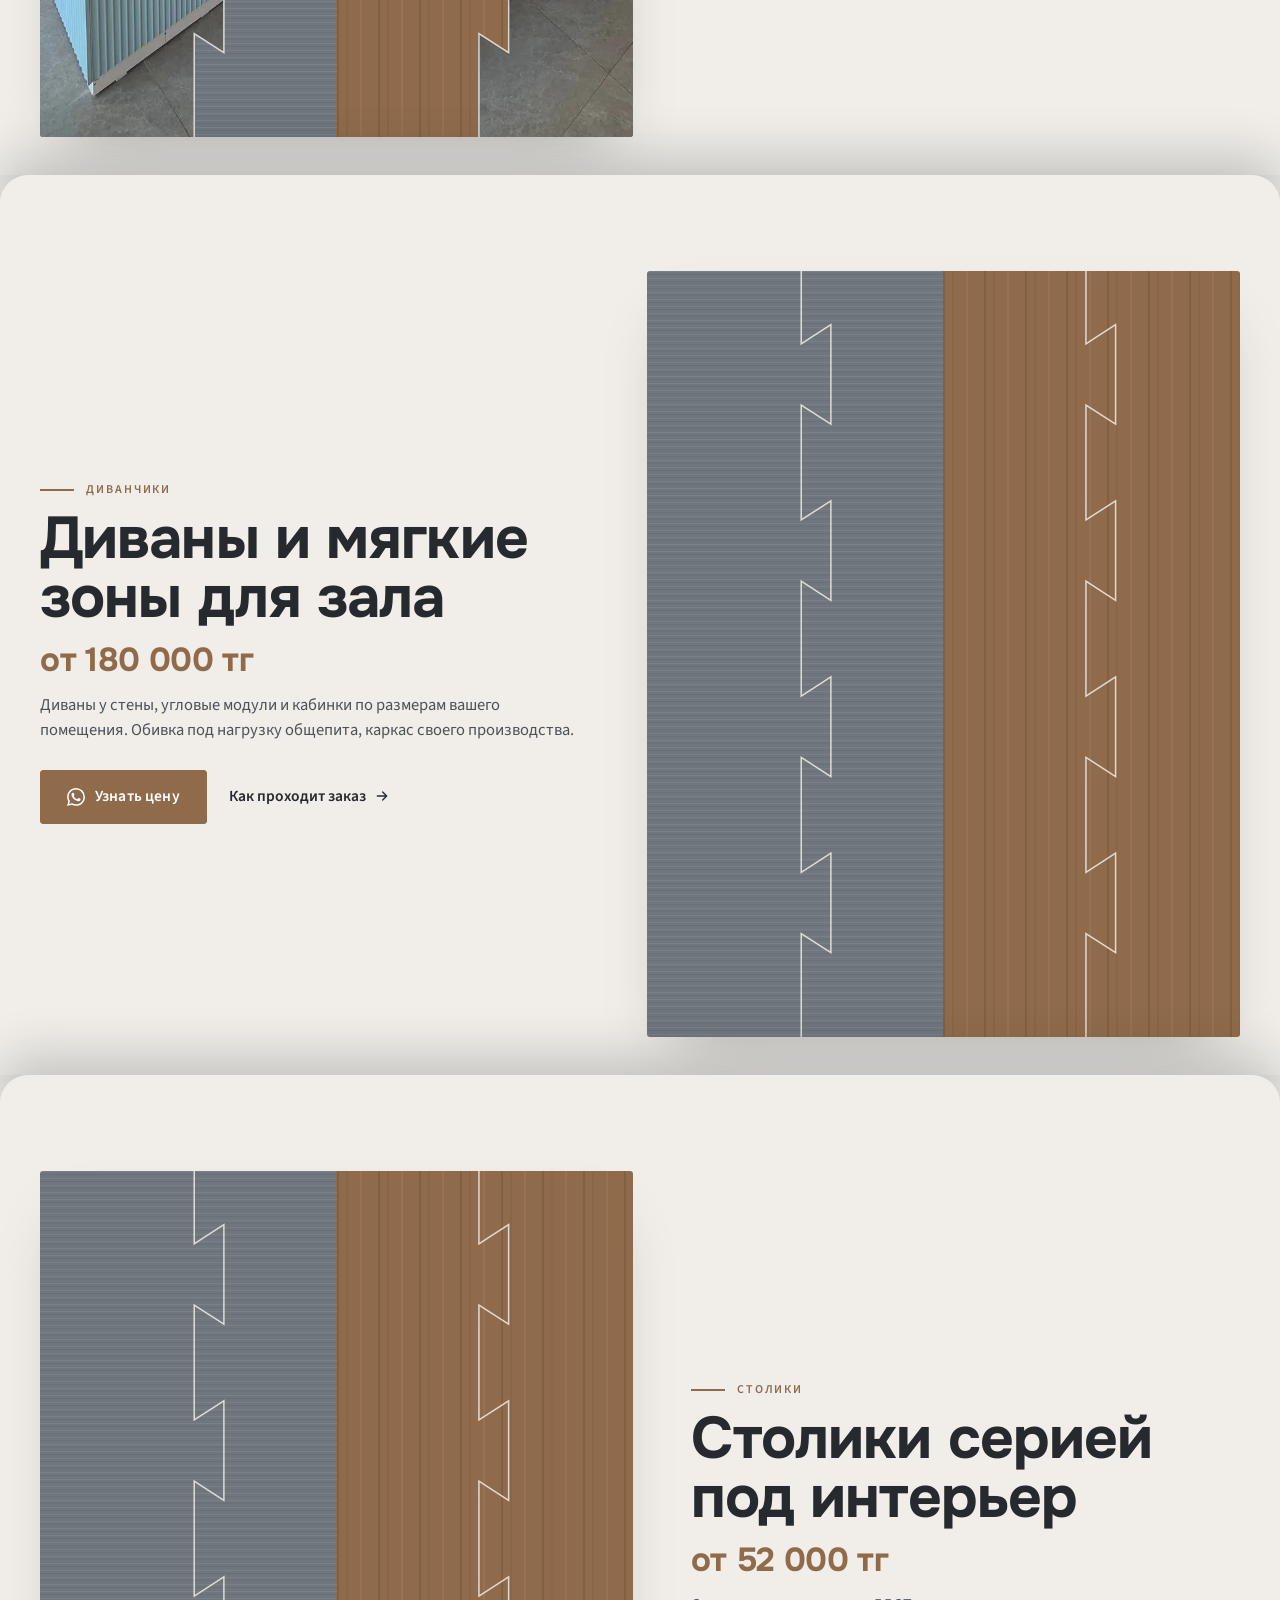
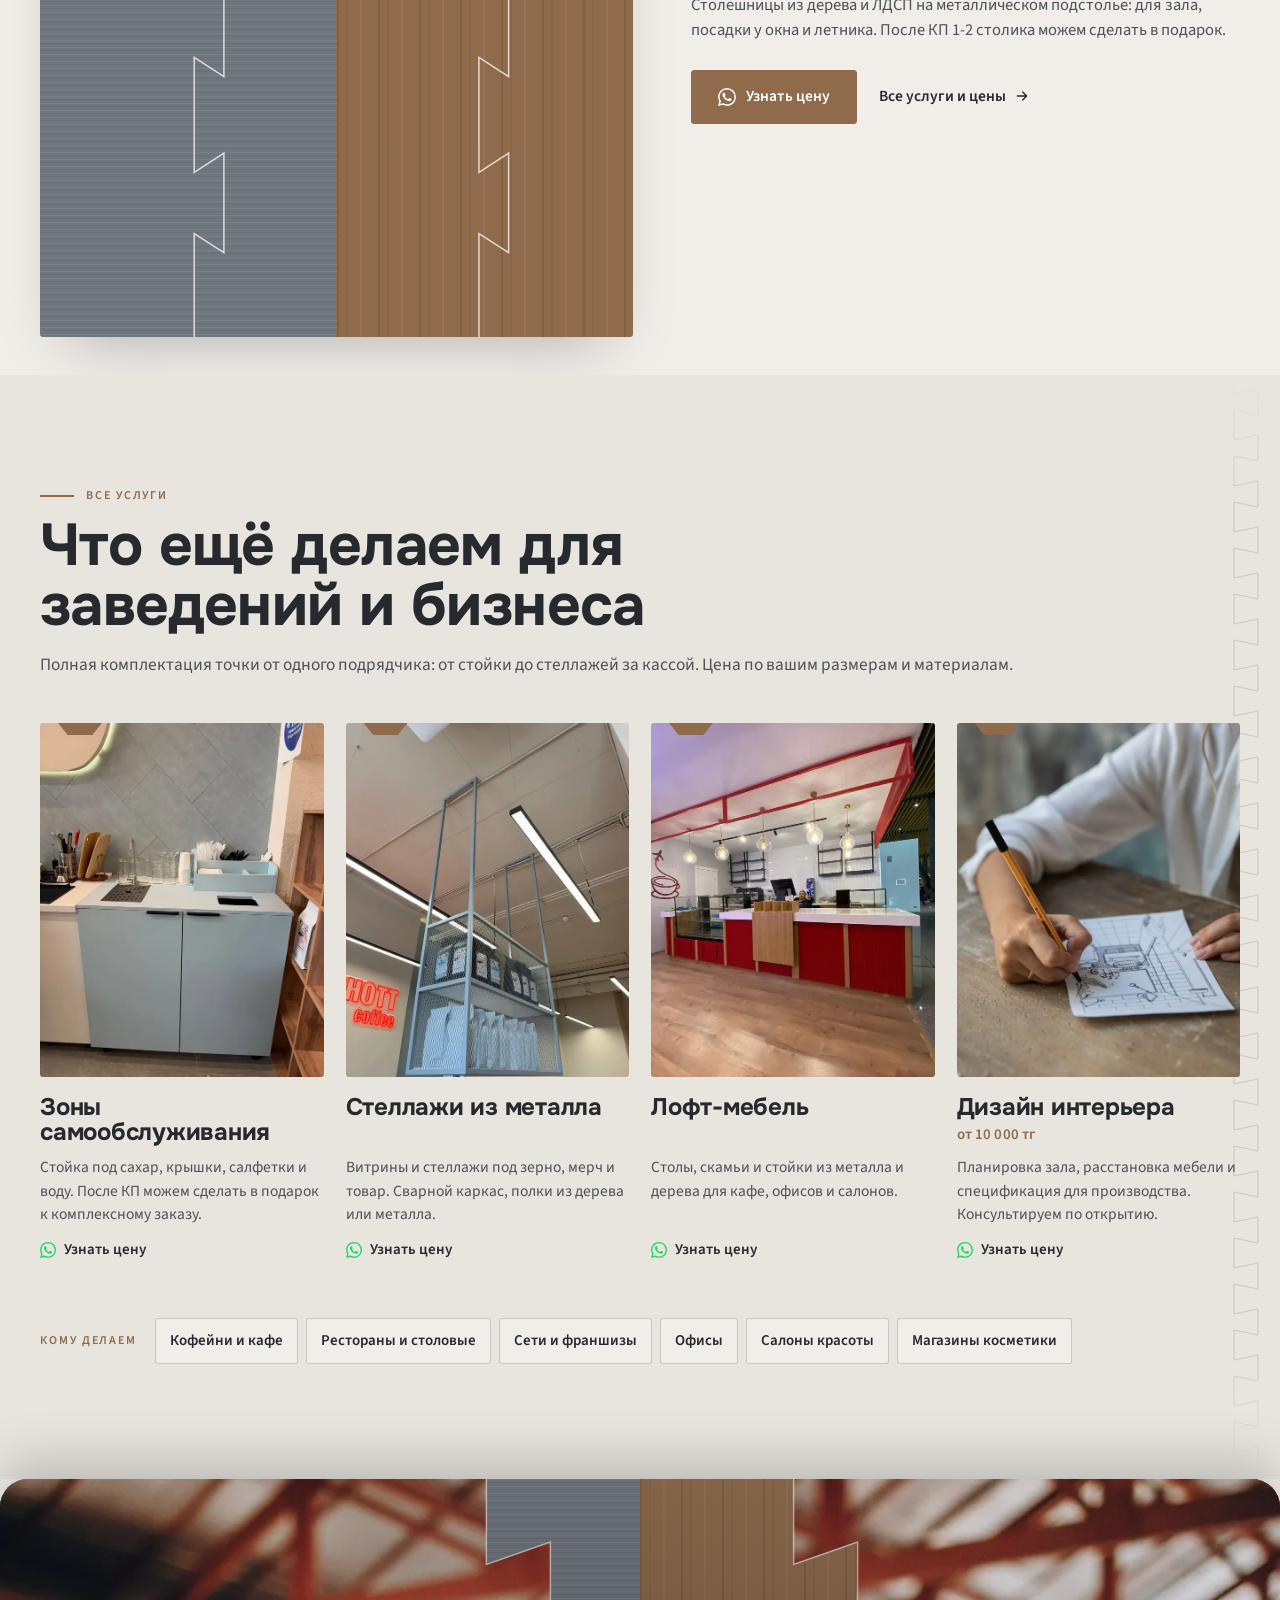
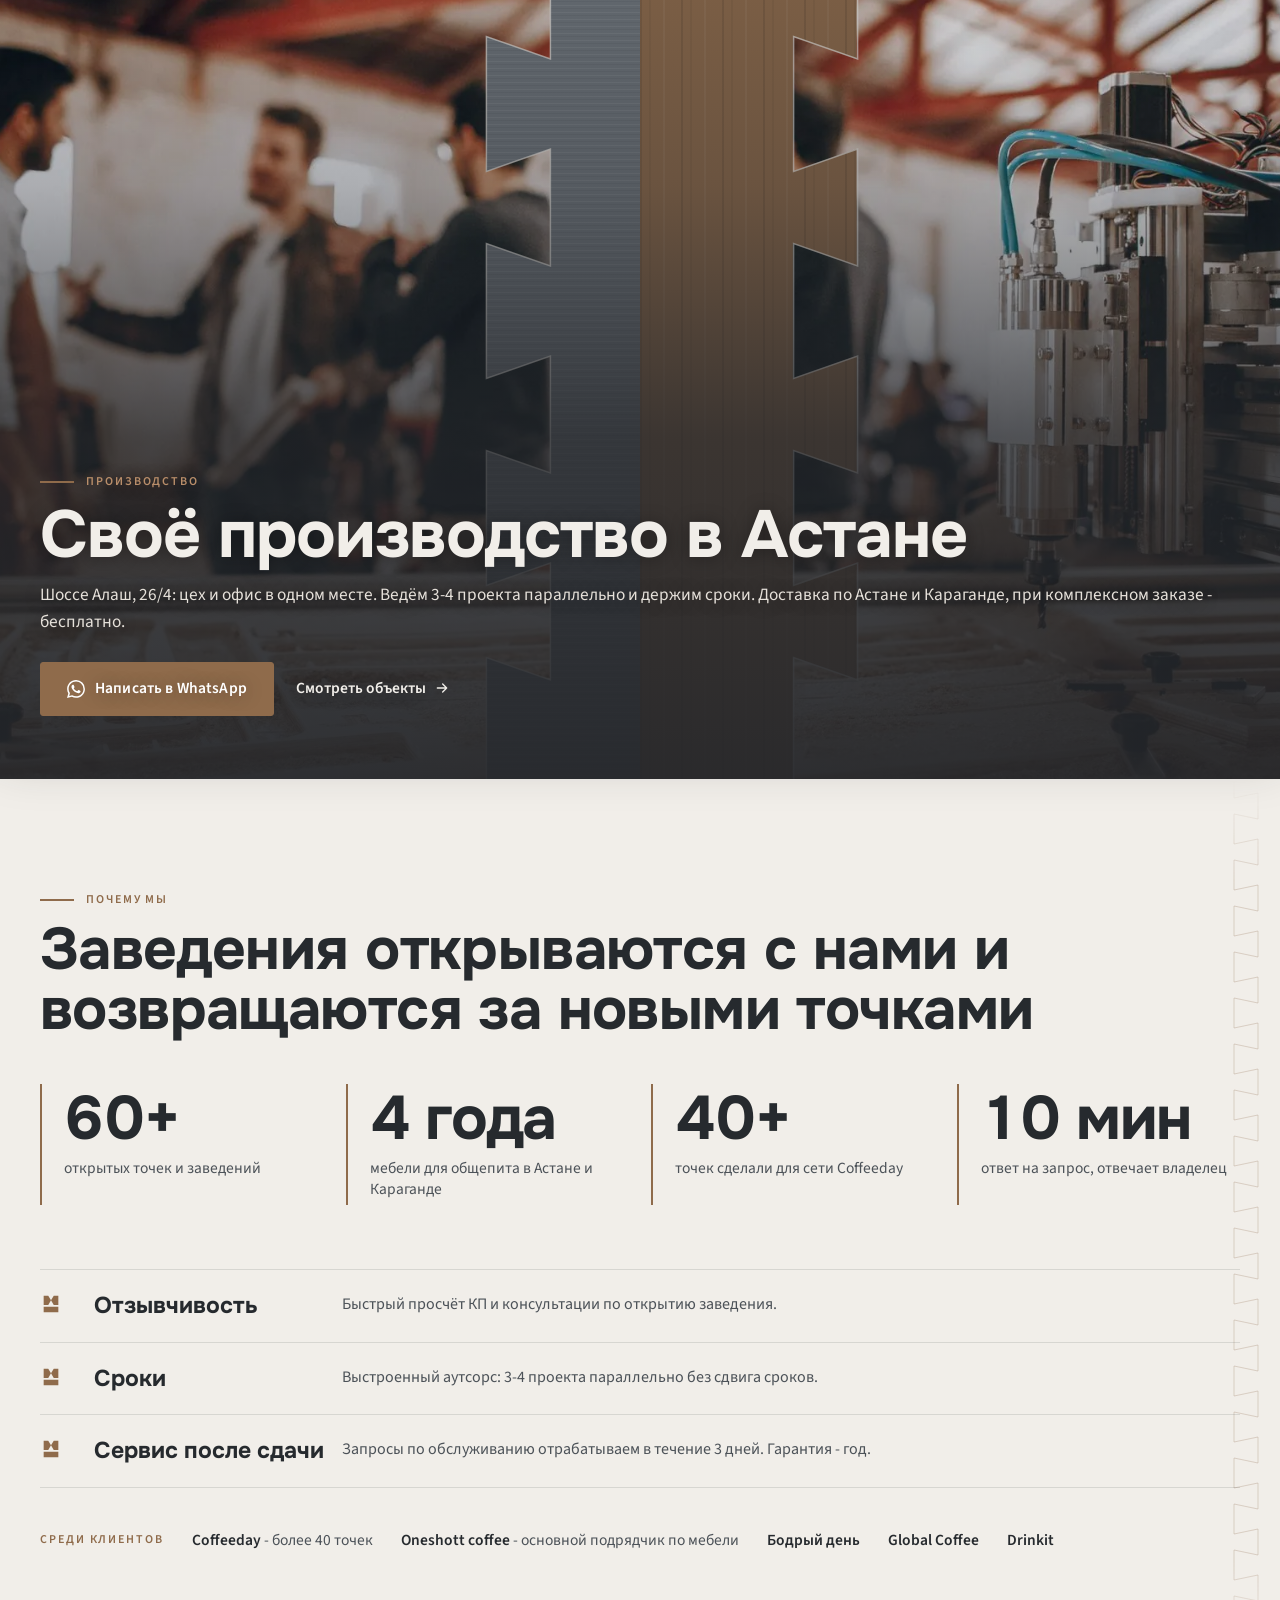
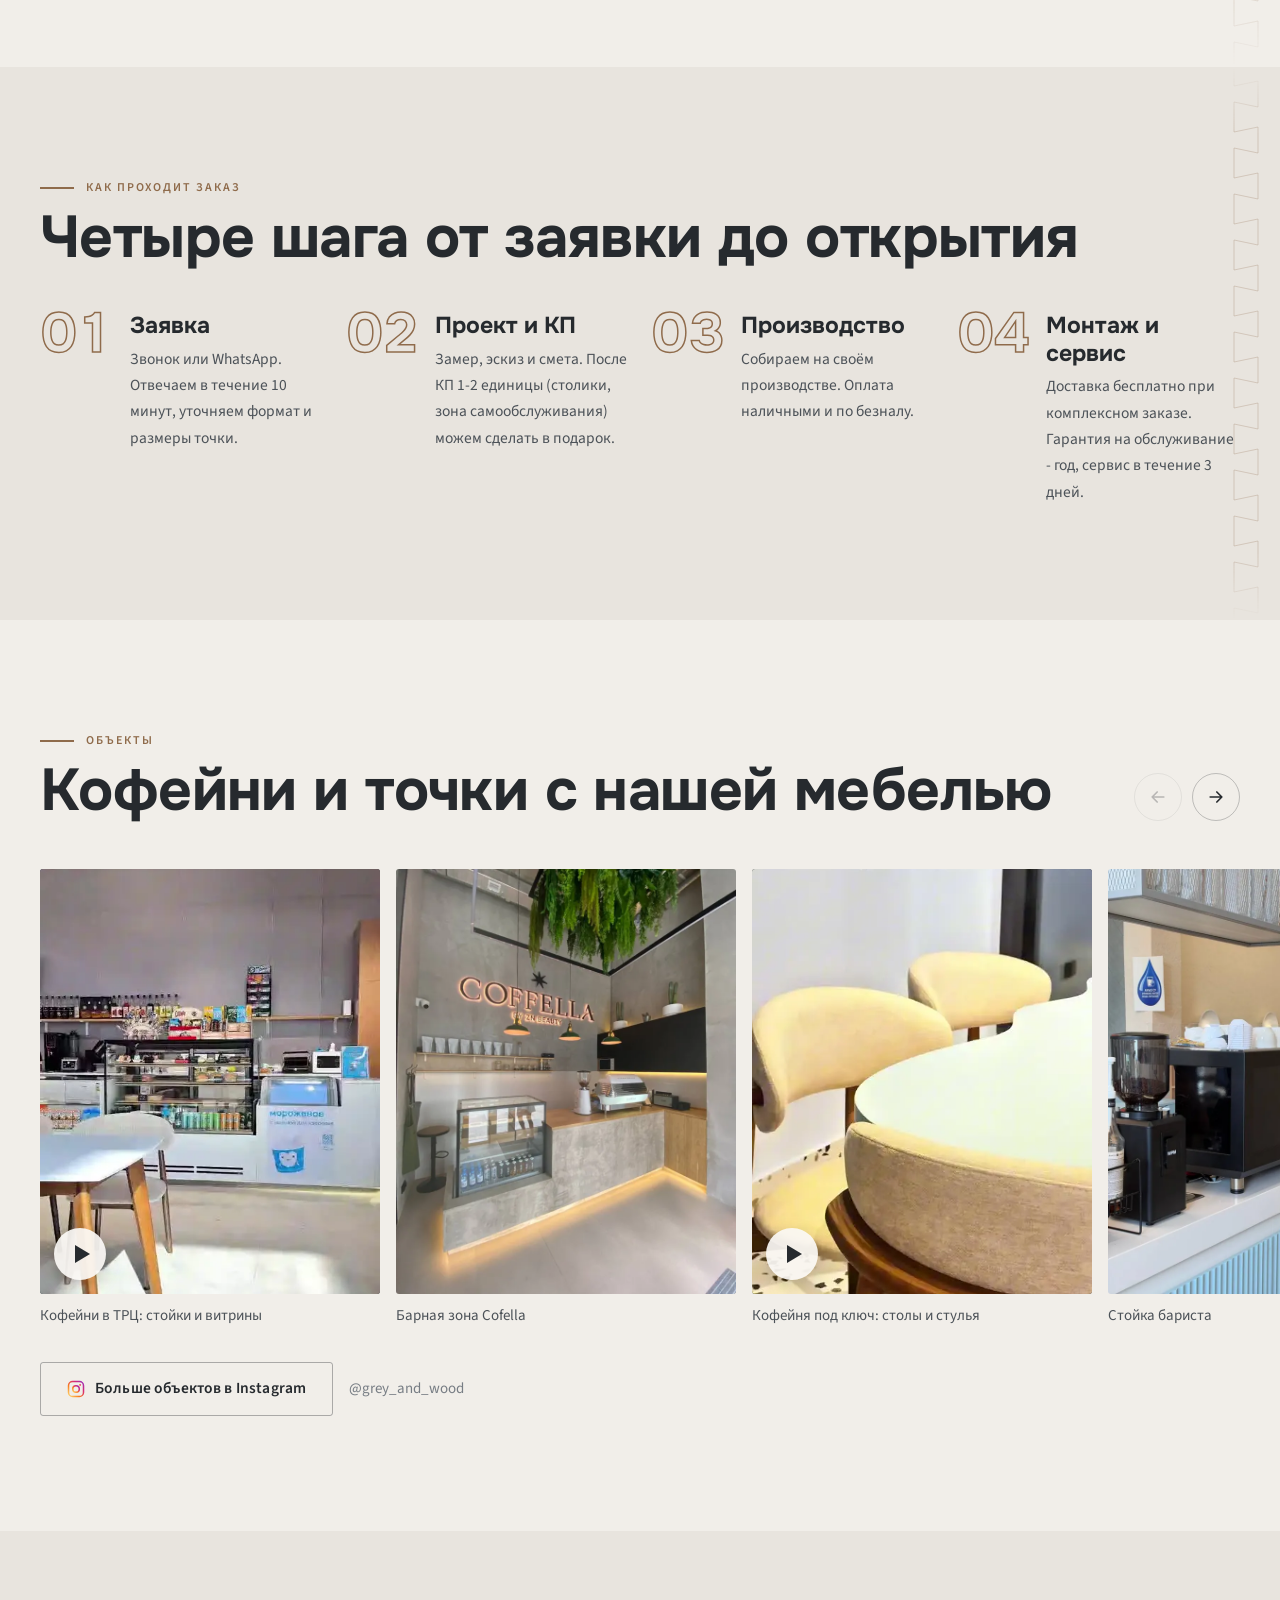
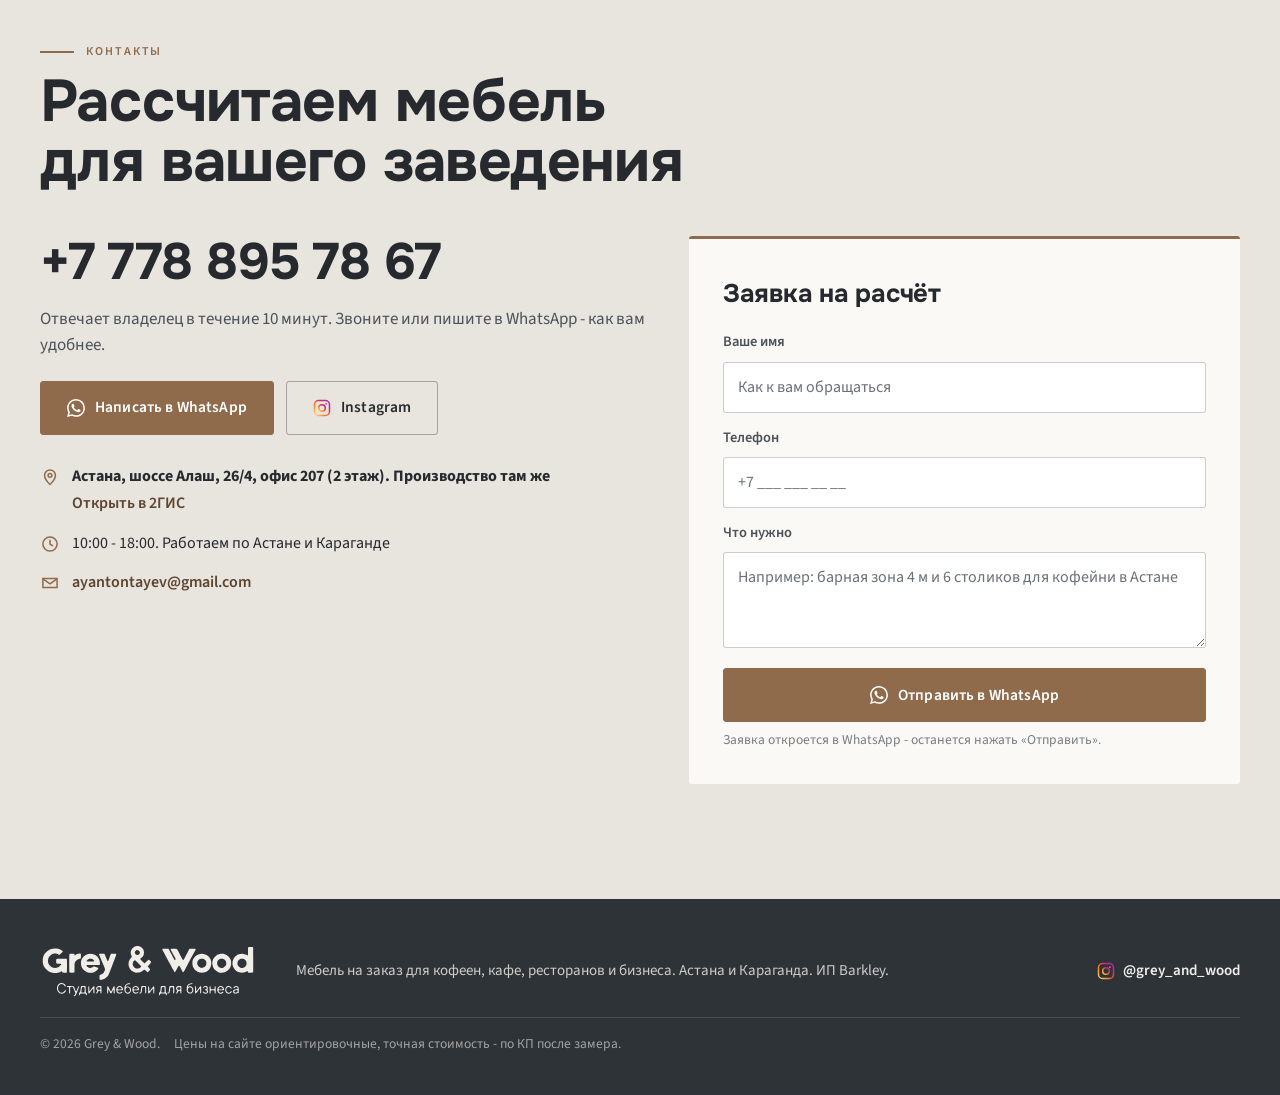
==== commit 8448b009: "Посадочные под группы Google Ads: барные зоны, островки, диваны и столики, мебель для кафе Co-Author" ====
--- a/index.html
+++ b/index.html
@@ -28,7 +28,7 @@
 <link rel="stylesheet" href="https://fonts.googleapis.com/css2?family=Afacad:wght@700&family=Onest:wght@600;700&family=Source+Sans+3:wght@400;600&display=swap">
 <link rel="preload" as="image" href="assets/img/gw-hero-wide.webp" media="(min-width: 761px)" fetchpriority="high">
 <link rel="preload" as="image" href="assets/img/gw-hero-tall-2.webp" media="(max-width: 760px)" fetchpriority="high">
-<link rel="stylesheet" href="styles.css?v=20261013-5">
+<link rel="stylesheet" href="styles.css?v=20261013-6">
 <script type="application/ld+json">
 {
   "@context": "https://schema.org",
@@ -475,6 +475,6 @@
   <a class="st-ig" href="https://www.instagram.com/grey_and_wood/" target="_blank" rel="noopener" aria-label="Instagram Grey & Wood"><svg width="20" height="20"><use href="#ic-ig"/></svg></a>
 </div>
 
-<script src="script.js?v=20261013-5" defer></script>
+<script src="script.js?v=20261013-6" defer></script>
 </body>
 </html>
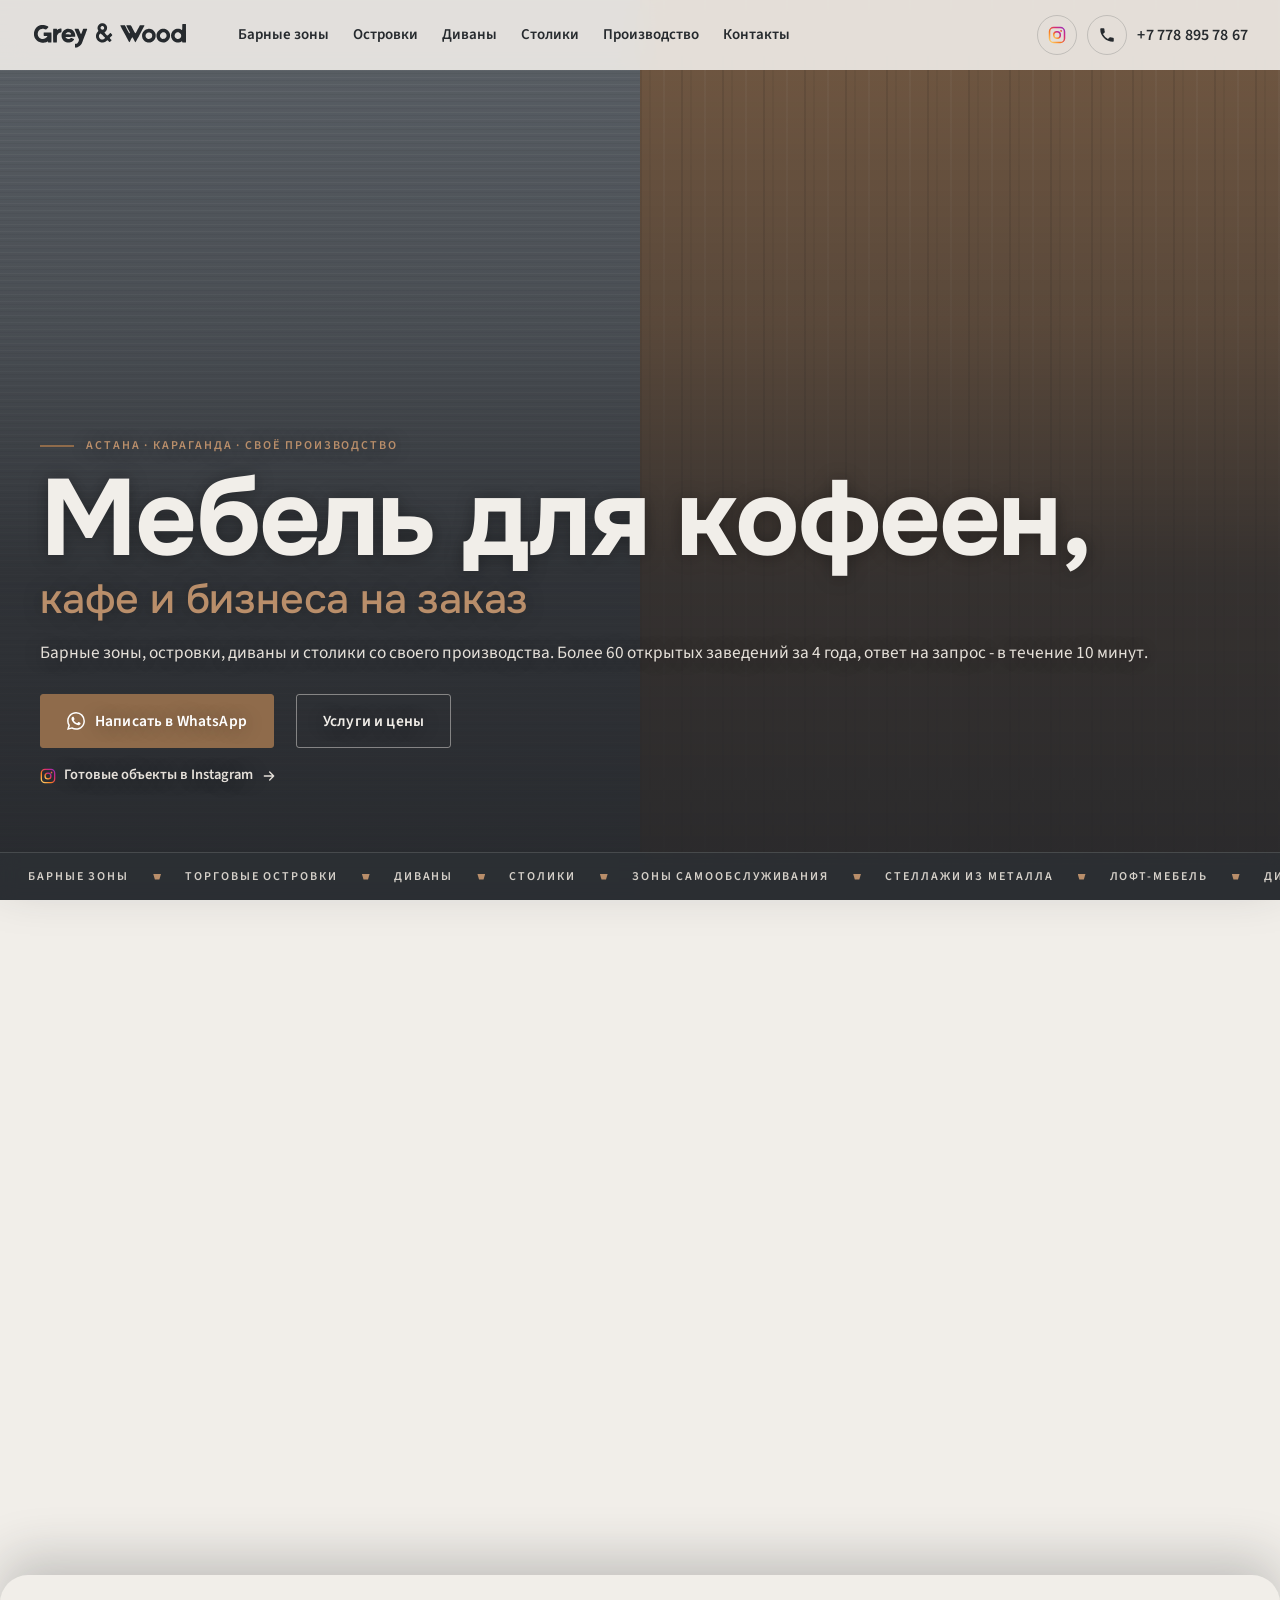
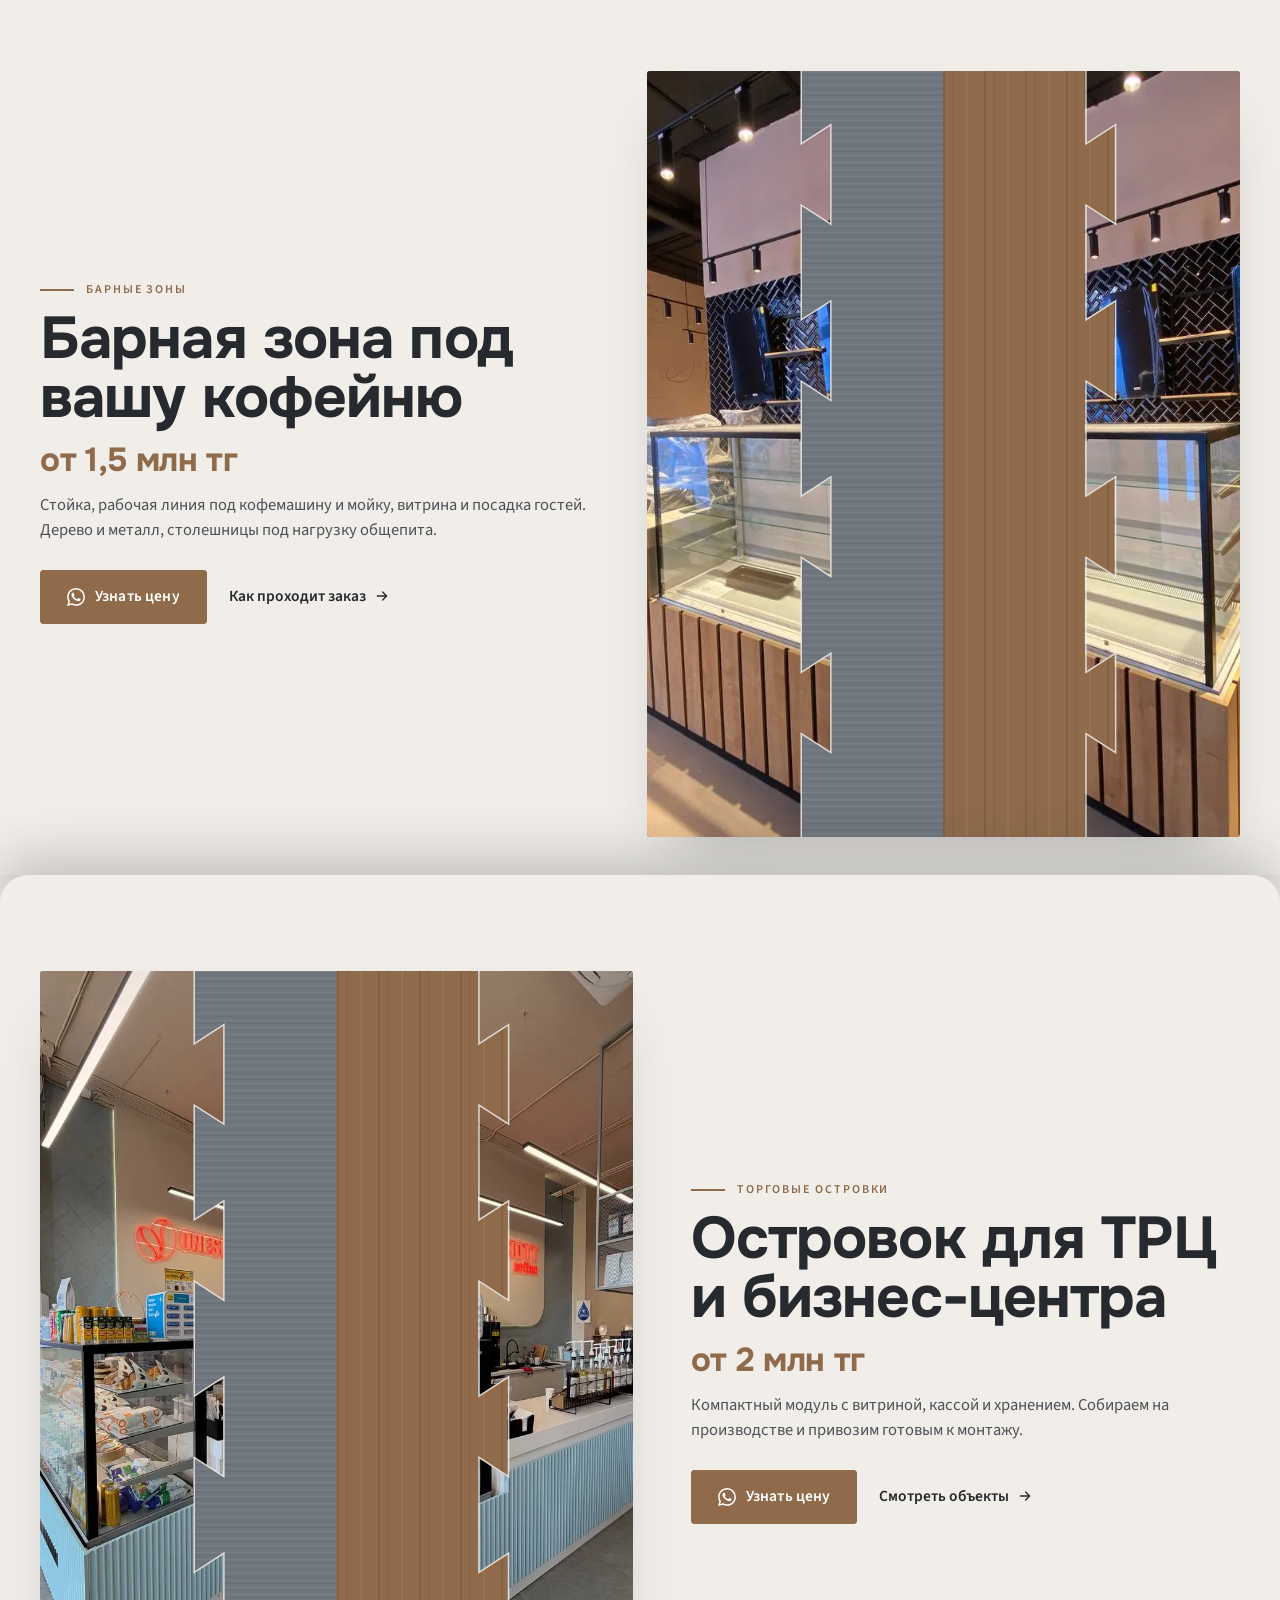
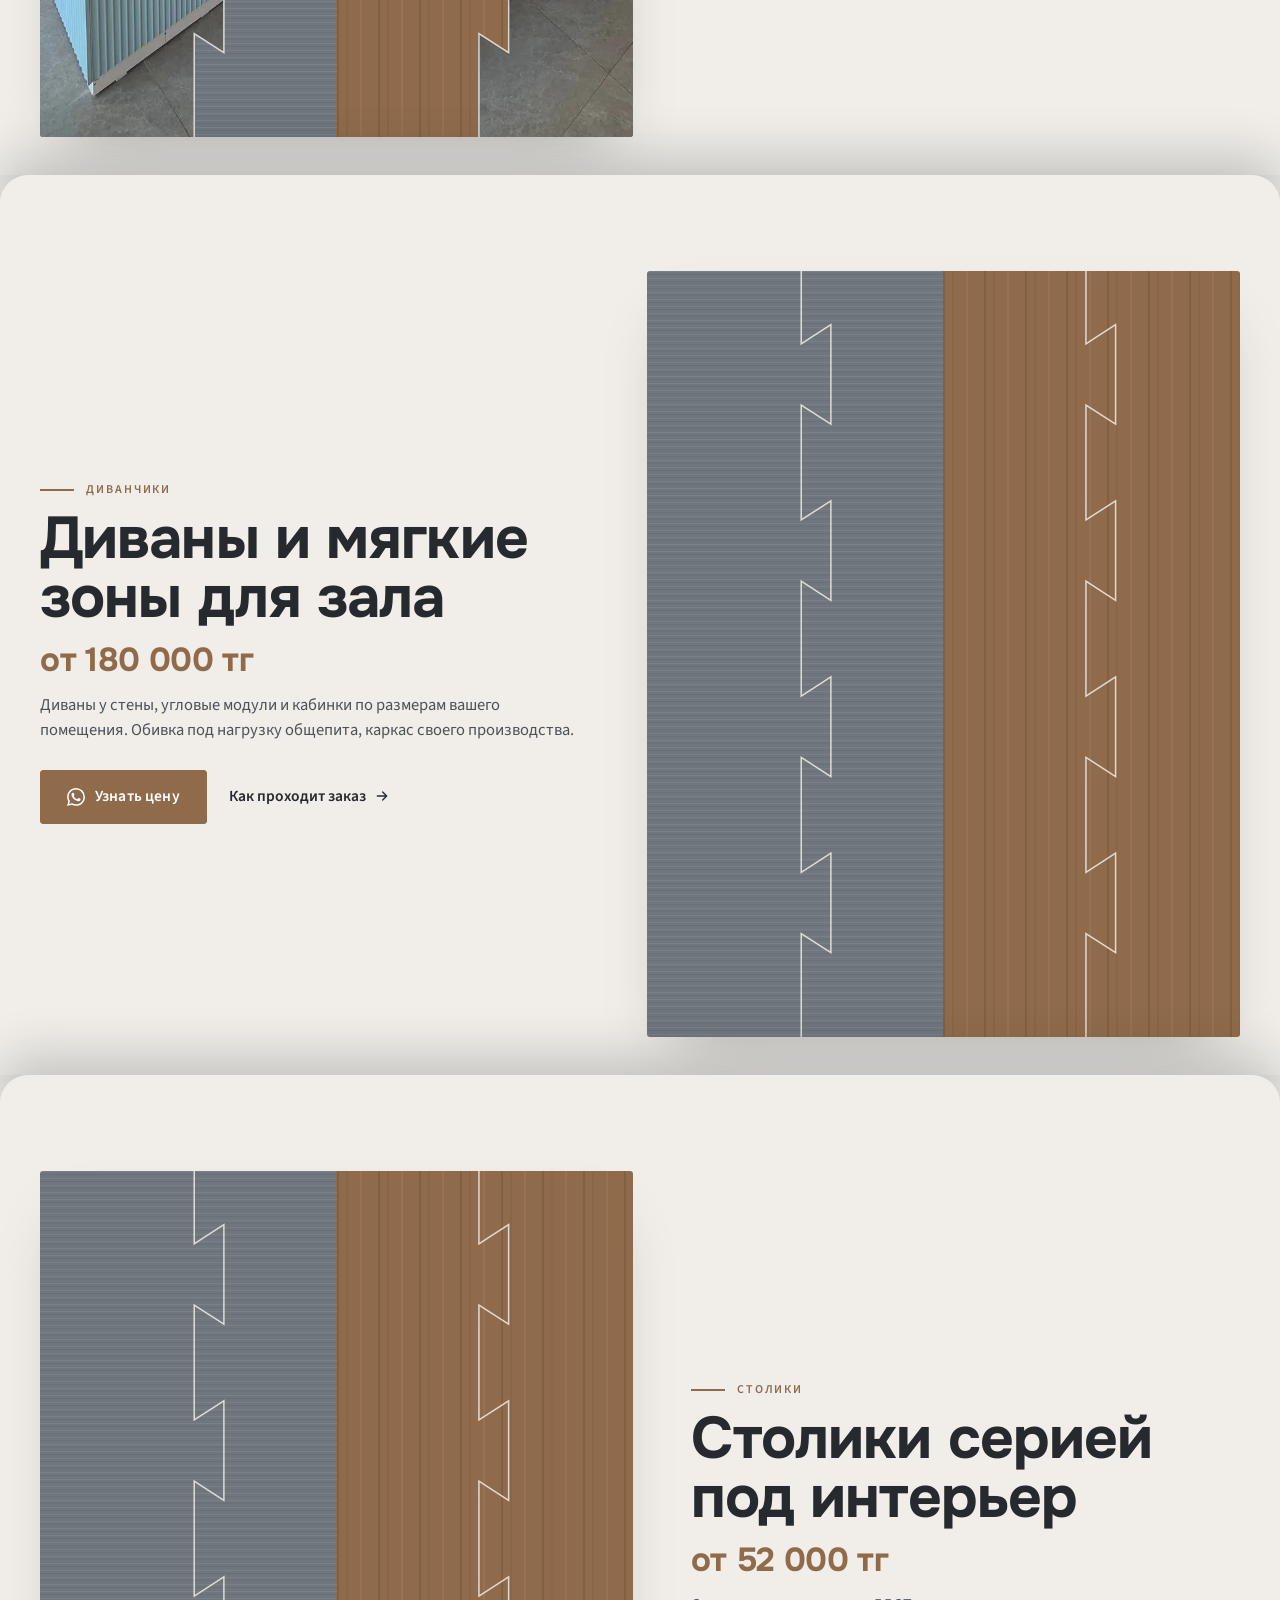
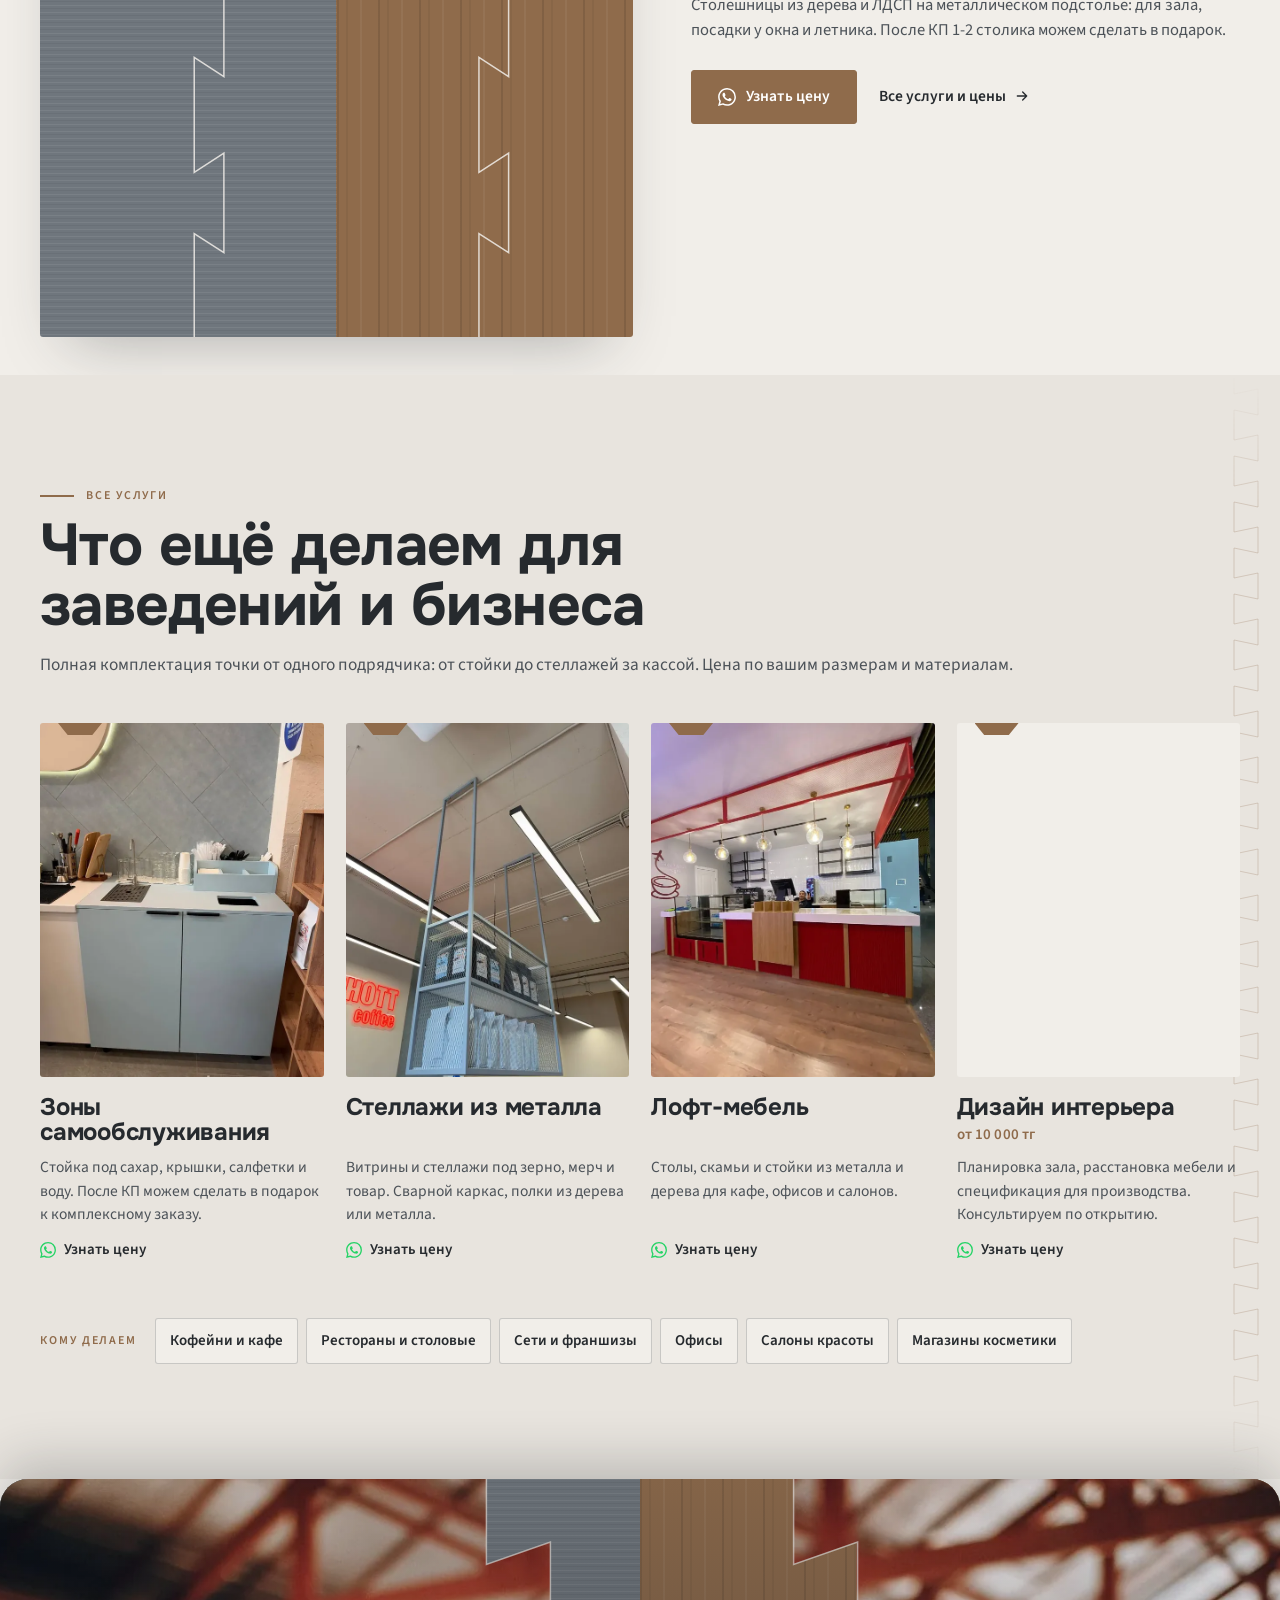
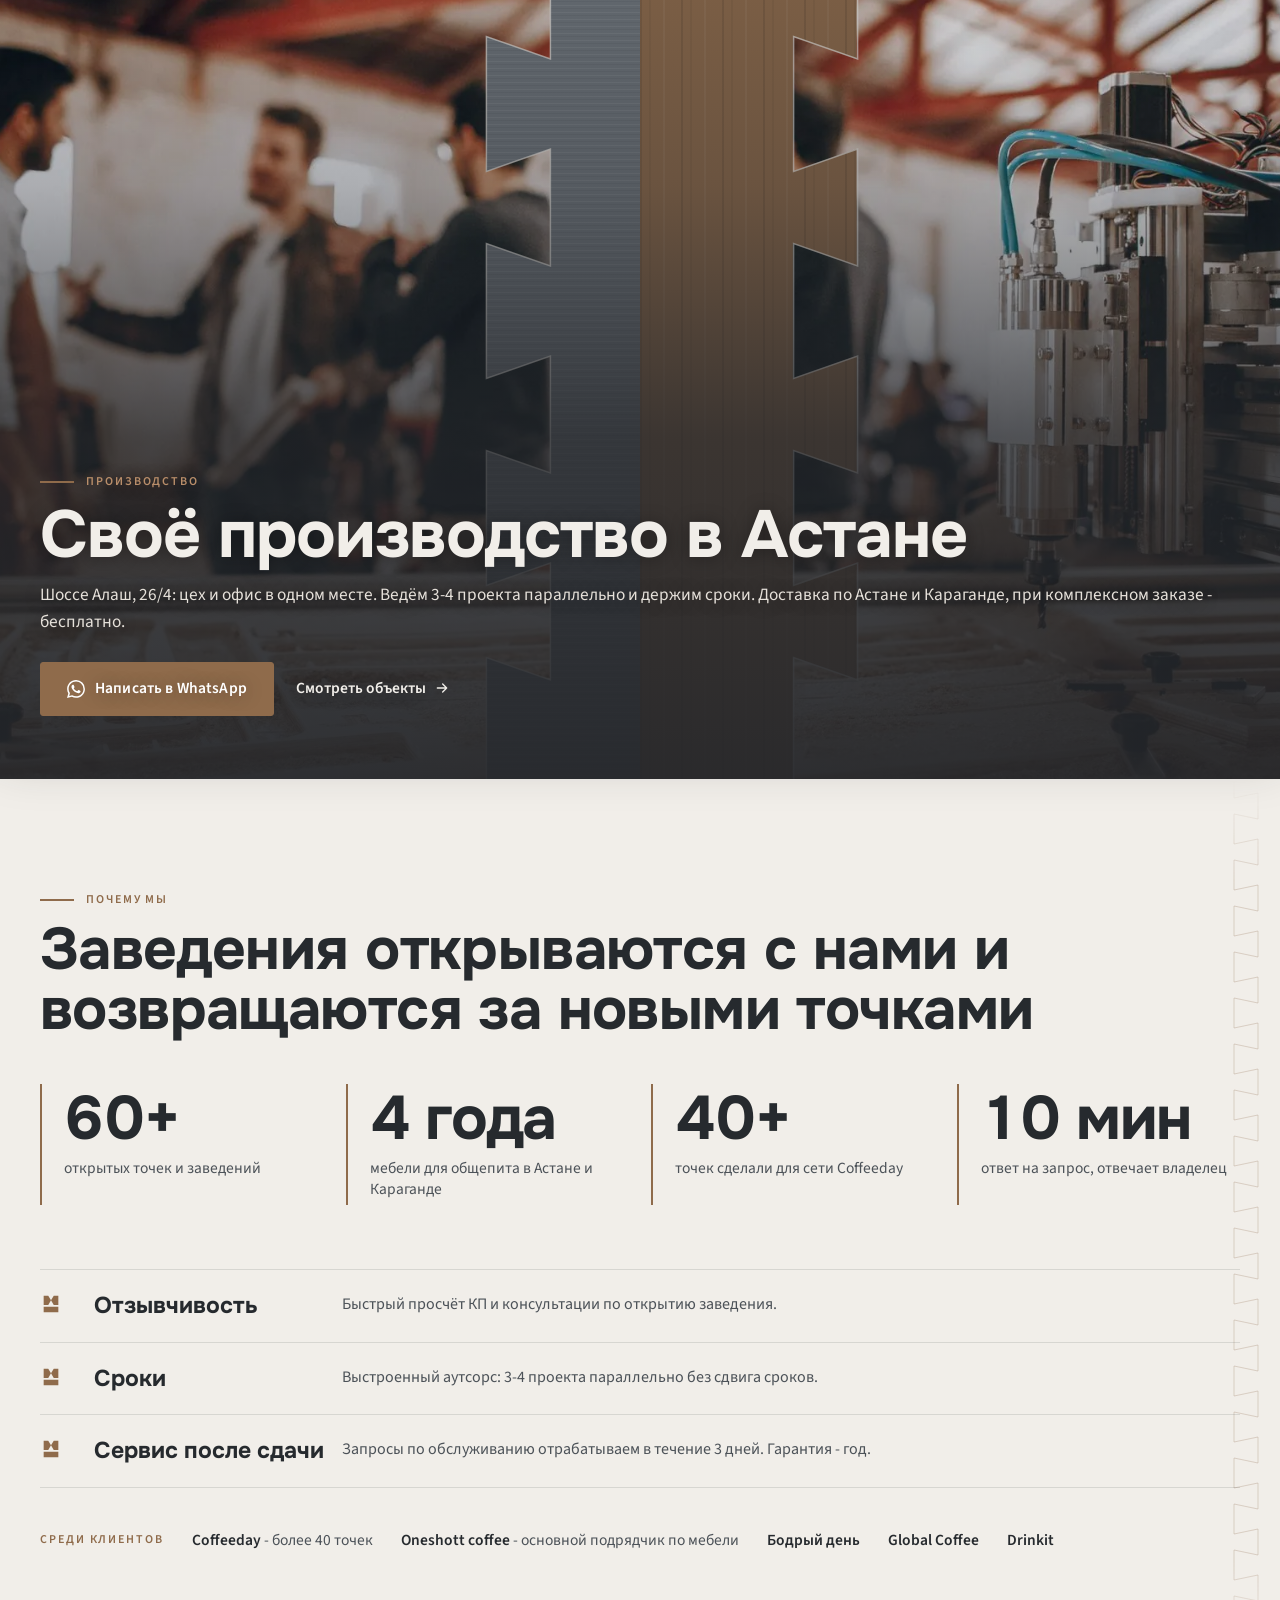
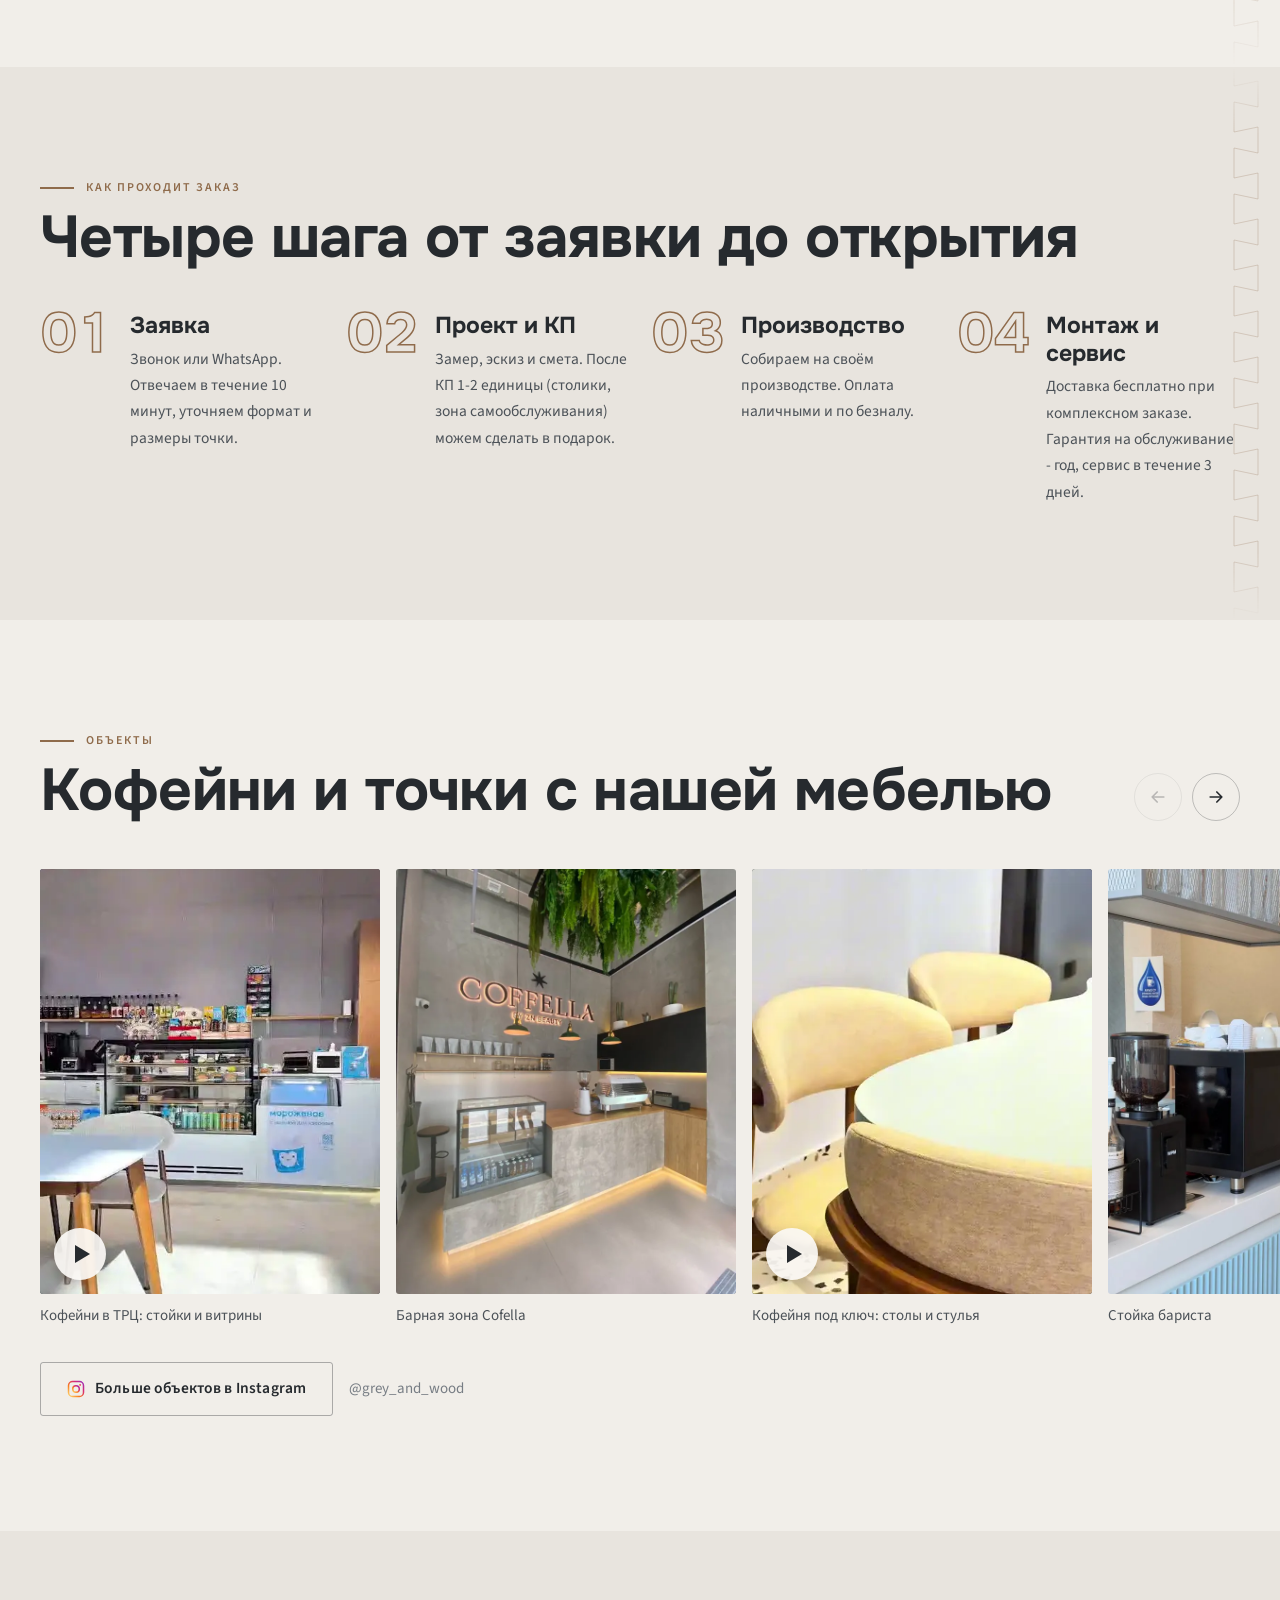
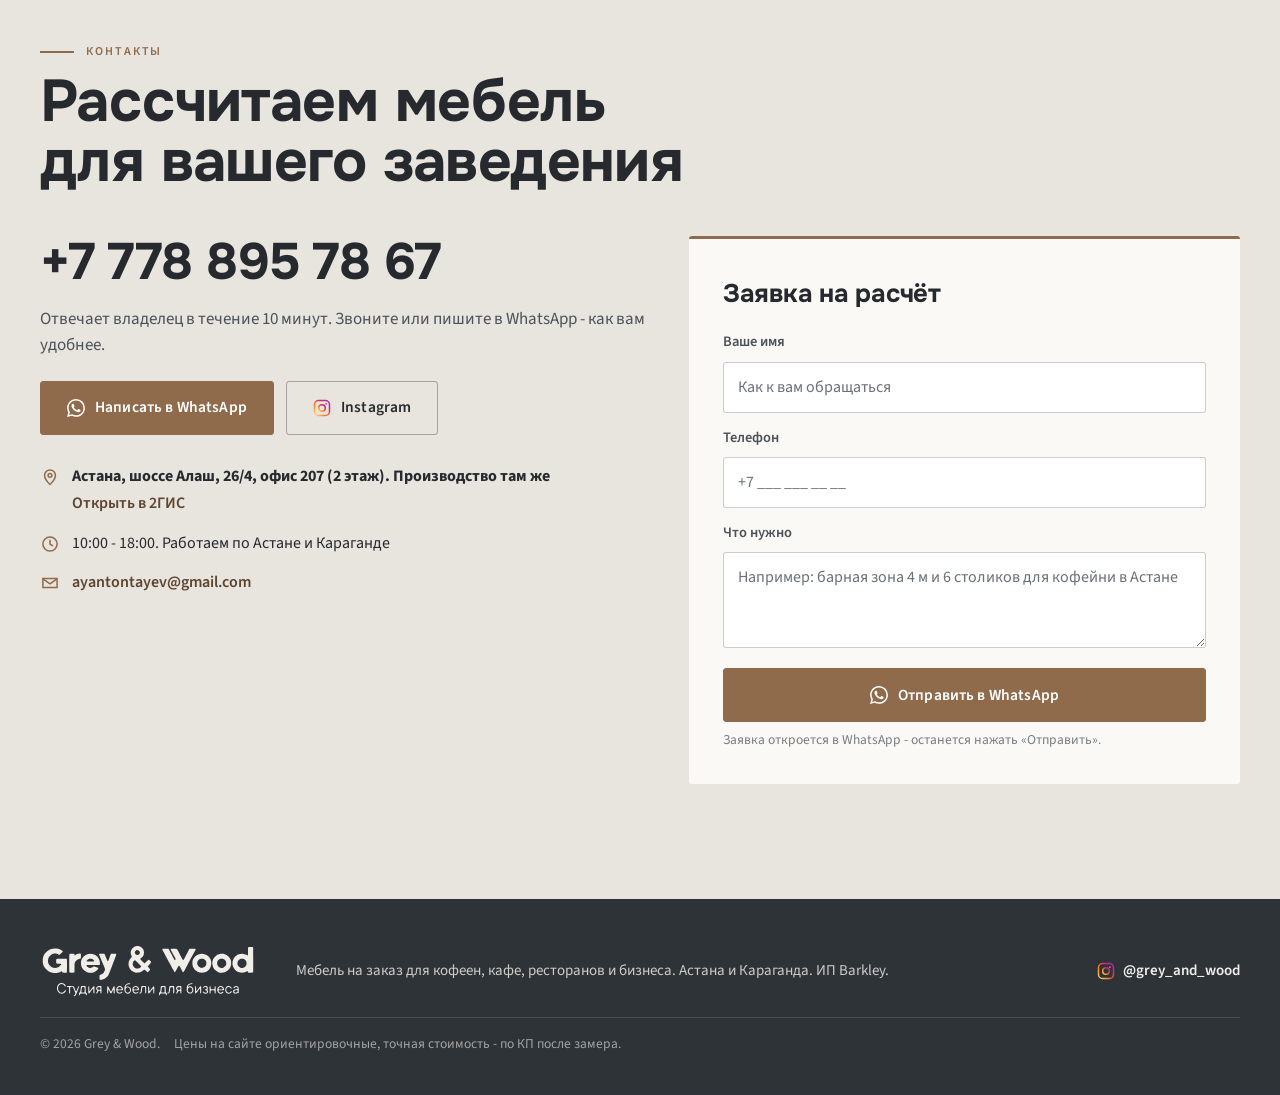
==== commit afa8291a: "Конверсии Google Ads: тег AW-18512685469, цели телефон, форма, контакт (WhatsApp, почта)" ====
--- a/index.html
+++ b/index.html
@@ -28,7 +28,7 @@
 <link rel="stylesheet" href="https://fonts.googleapis.com/css2?family=Afacad:wght@700&family=Onest:wght@600;700&family=Source+Sans+3:wght@400;600&display=swap">
 <link rel="preload" as="image" href="assets/img/gw-hero-wide.webp" media="(min-width: 761px)" fetchpriority="high">
 <link rel="preload" as="image" href="assets/img/gw-hero-tall-2.webp" media="(max-width: 760px)" fetchpriority="high">
-<link rel="stylesheet" href="styles.css?v=20261013-6">
+<link rel="stylesheet" href="styles.css?v=20261014-1">
 <script type="application/ld+json">
 {
   "@context": "https://schema.org",
@@ -58,6 +58,14 @@
   ]
 }
 </script>
+<!-- Google tag (gtag.js) -->
+<script async src="https://www.googletagmanager.com/gtag/js?id=AW-18512685469"></script>
+<script>
+  window.dataLayer = window.dataLayer || [];
+  function gtag(){dataLayer.push(arguments);}
+  gtag('js', new Date());
+  gtag('config', 'AW-18512685469');
+</script>
 <script src="https://lead-bot.sultan-askarov-kz.workers.dev/t.js" data-site="greywood" defer></script>
 </head>
 <body>
@@ -475,6 +483,6 @@
   <a class="st-ig" href="https://www.instagram.com/grey_and_wood/" target="_blank" rel="noopener" aria-label="Instagram Grey & Wood"><svg width="20" height="20"><use href="#ic-ig"/></svg></a>
 </div>
 
-<script src="script.js?v=20261013-6" defer></script>
+<script src="script.js?v=20261014-1" defer></script>
 </body>
 </html>
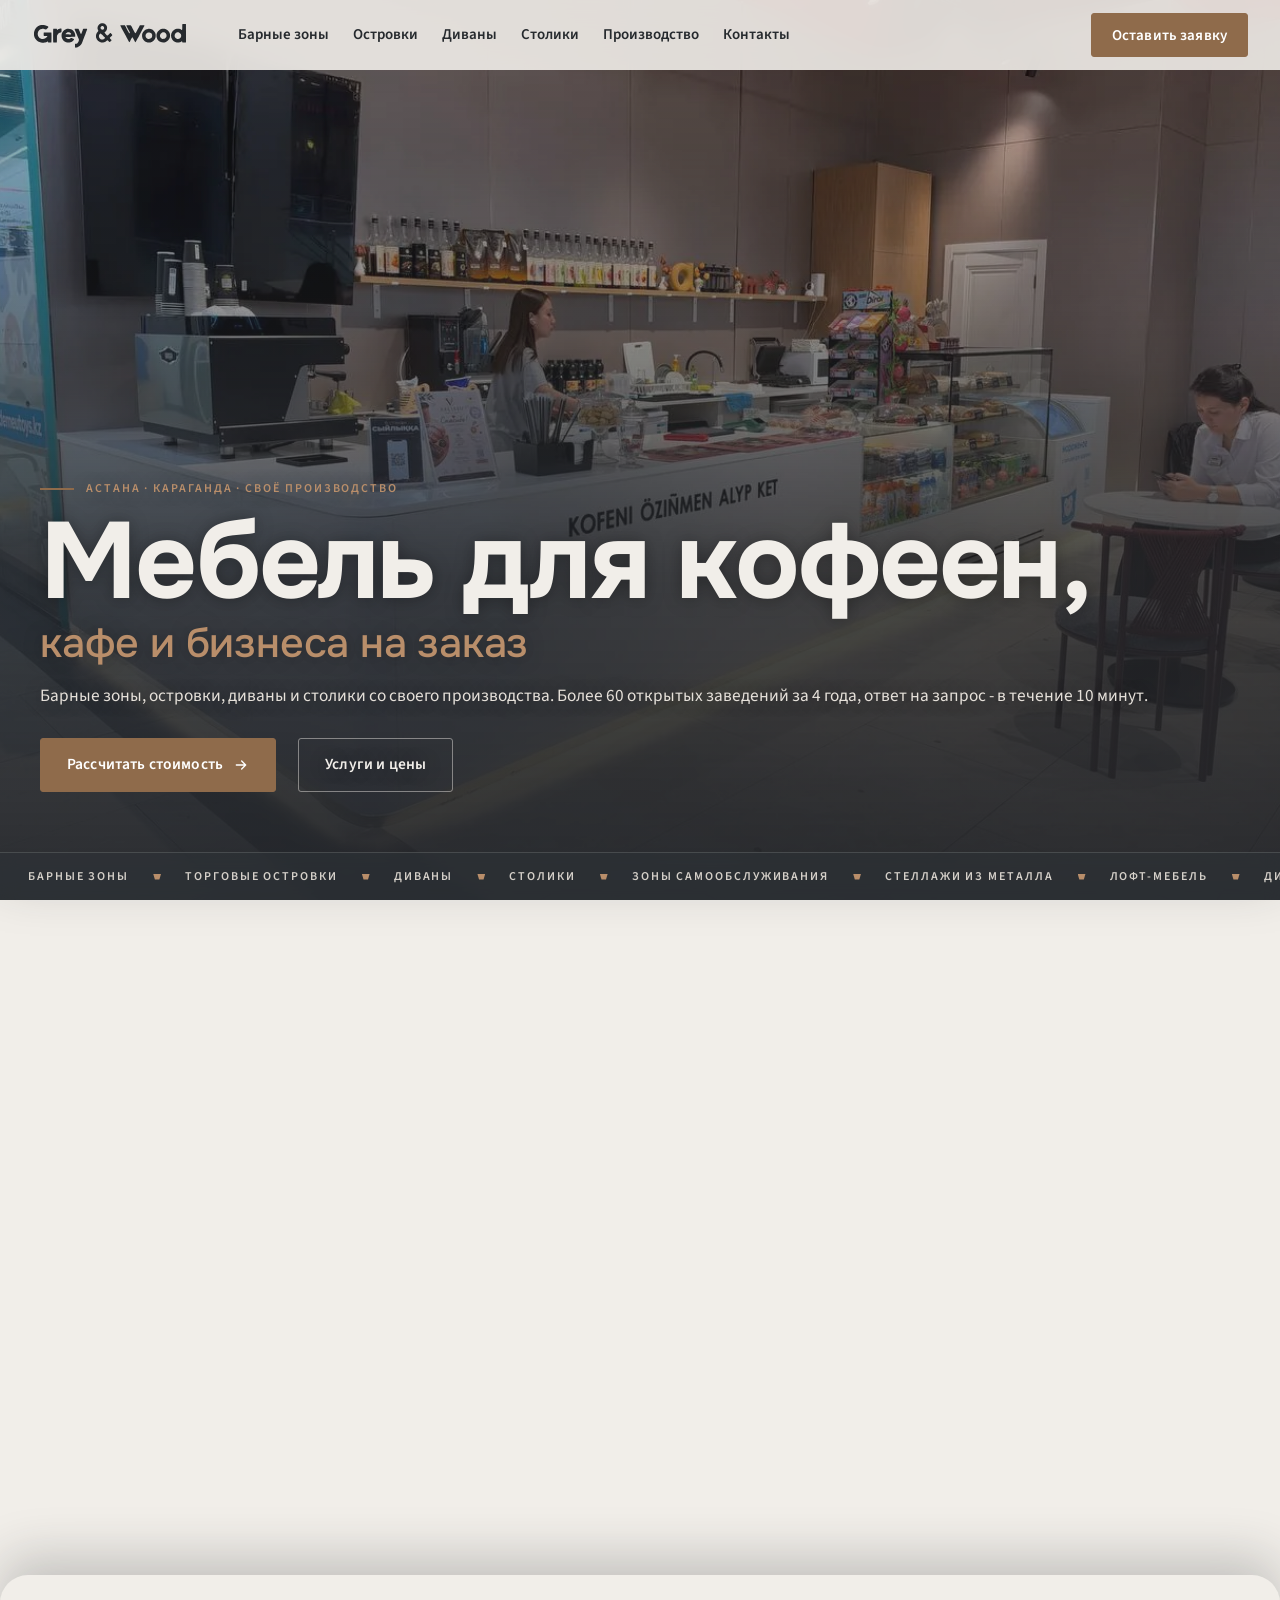
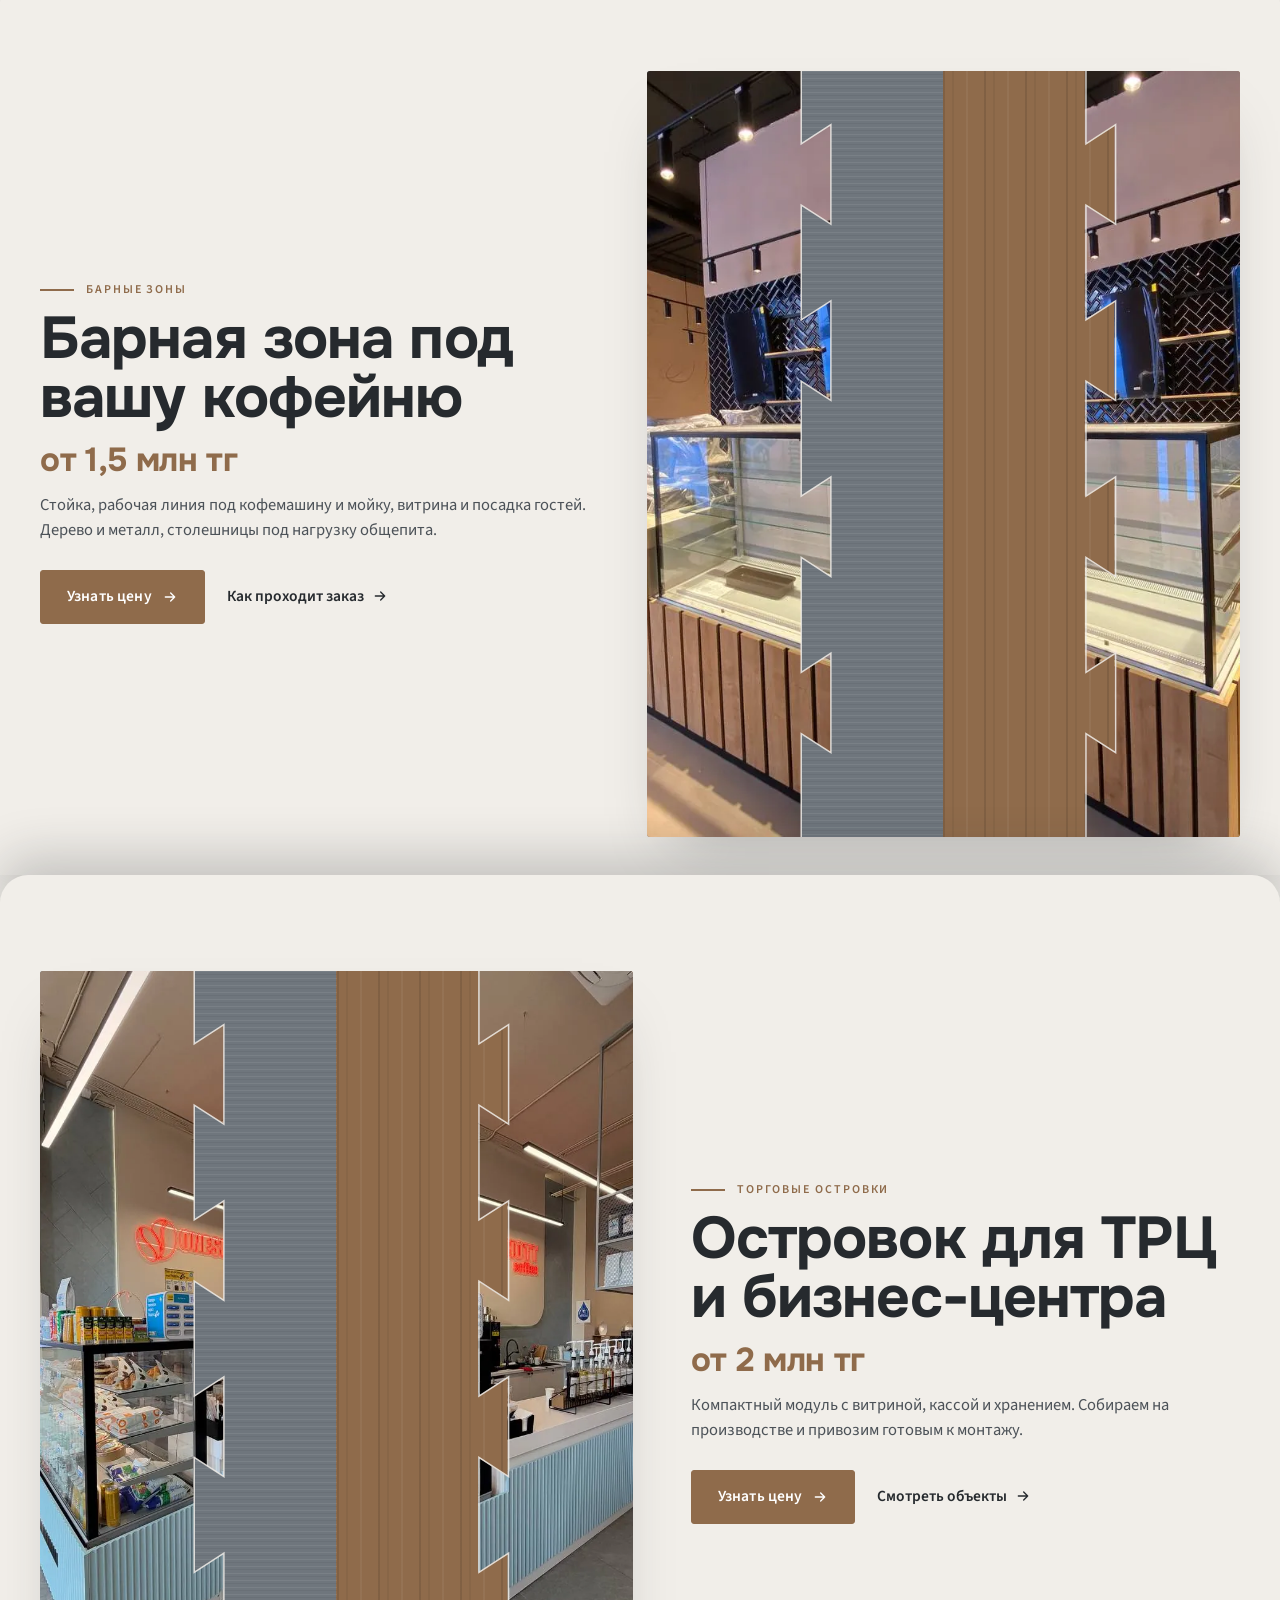
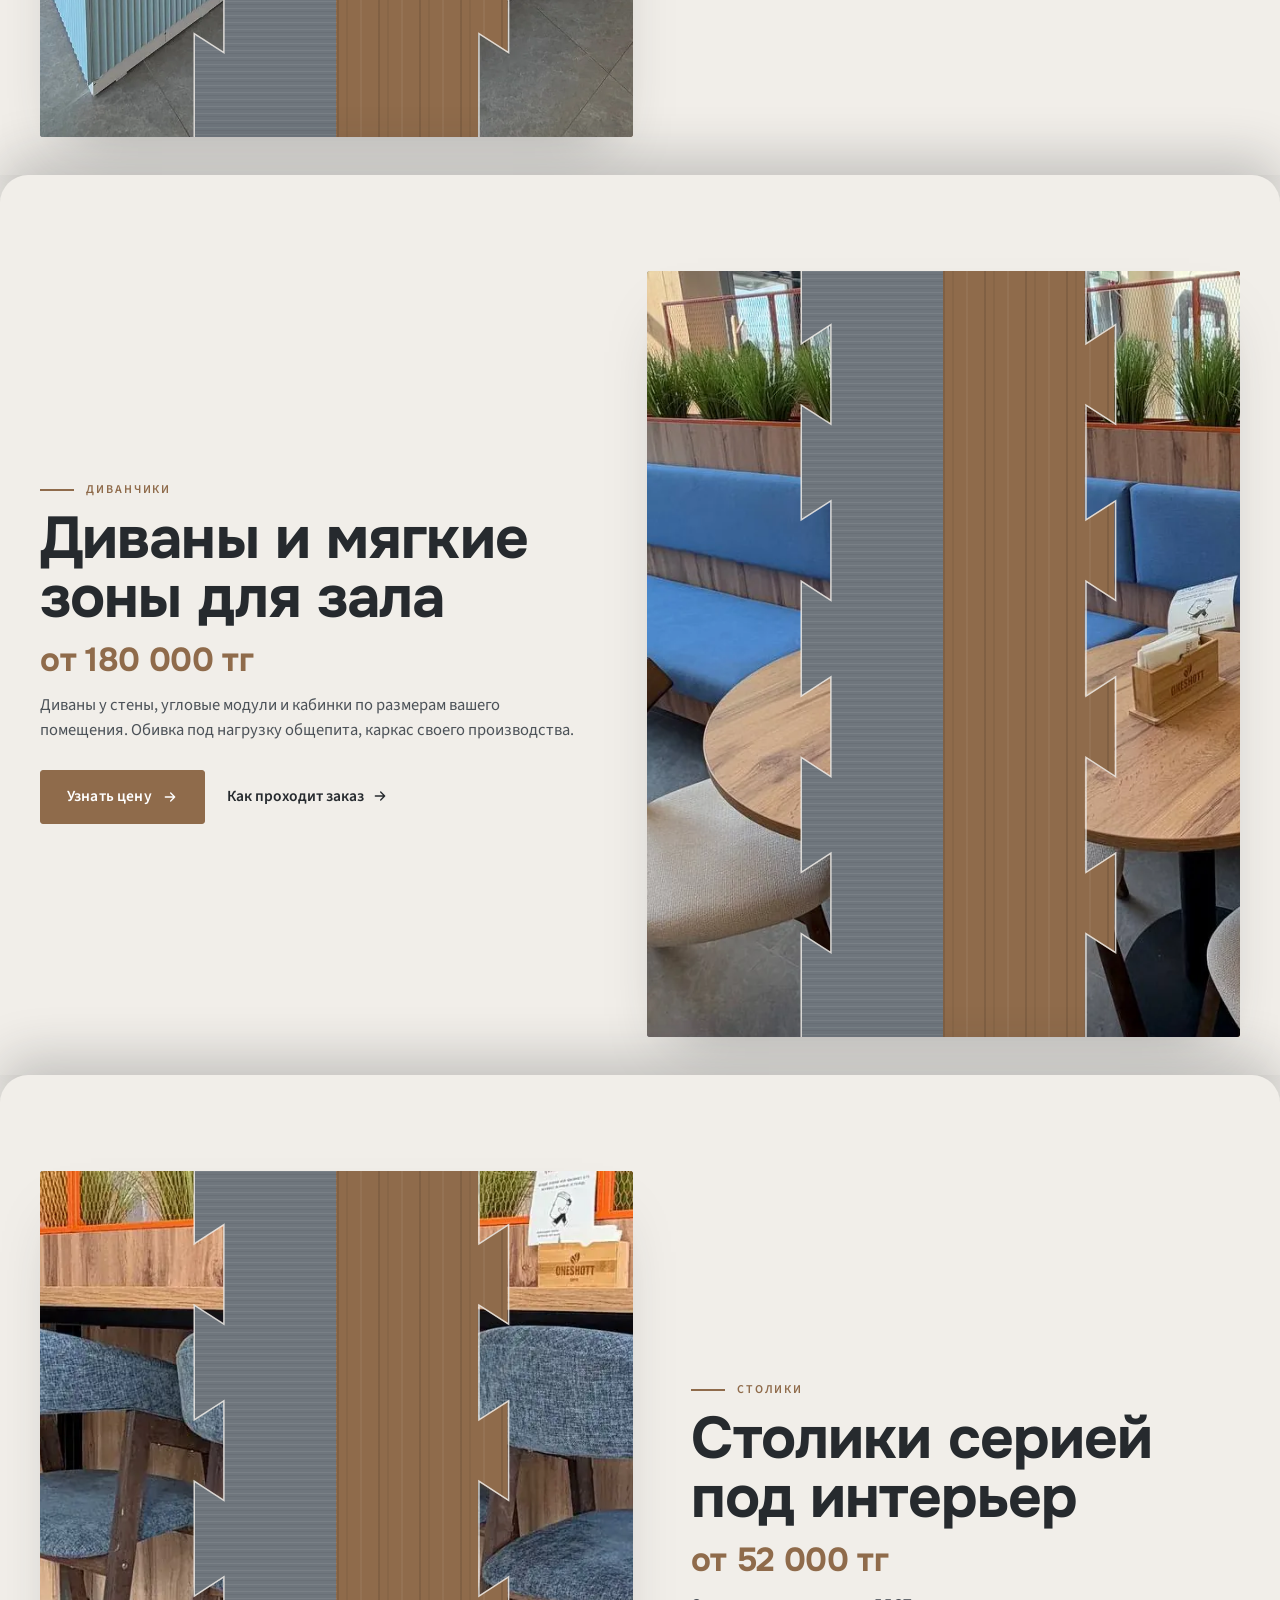
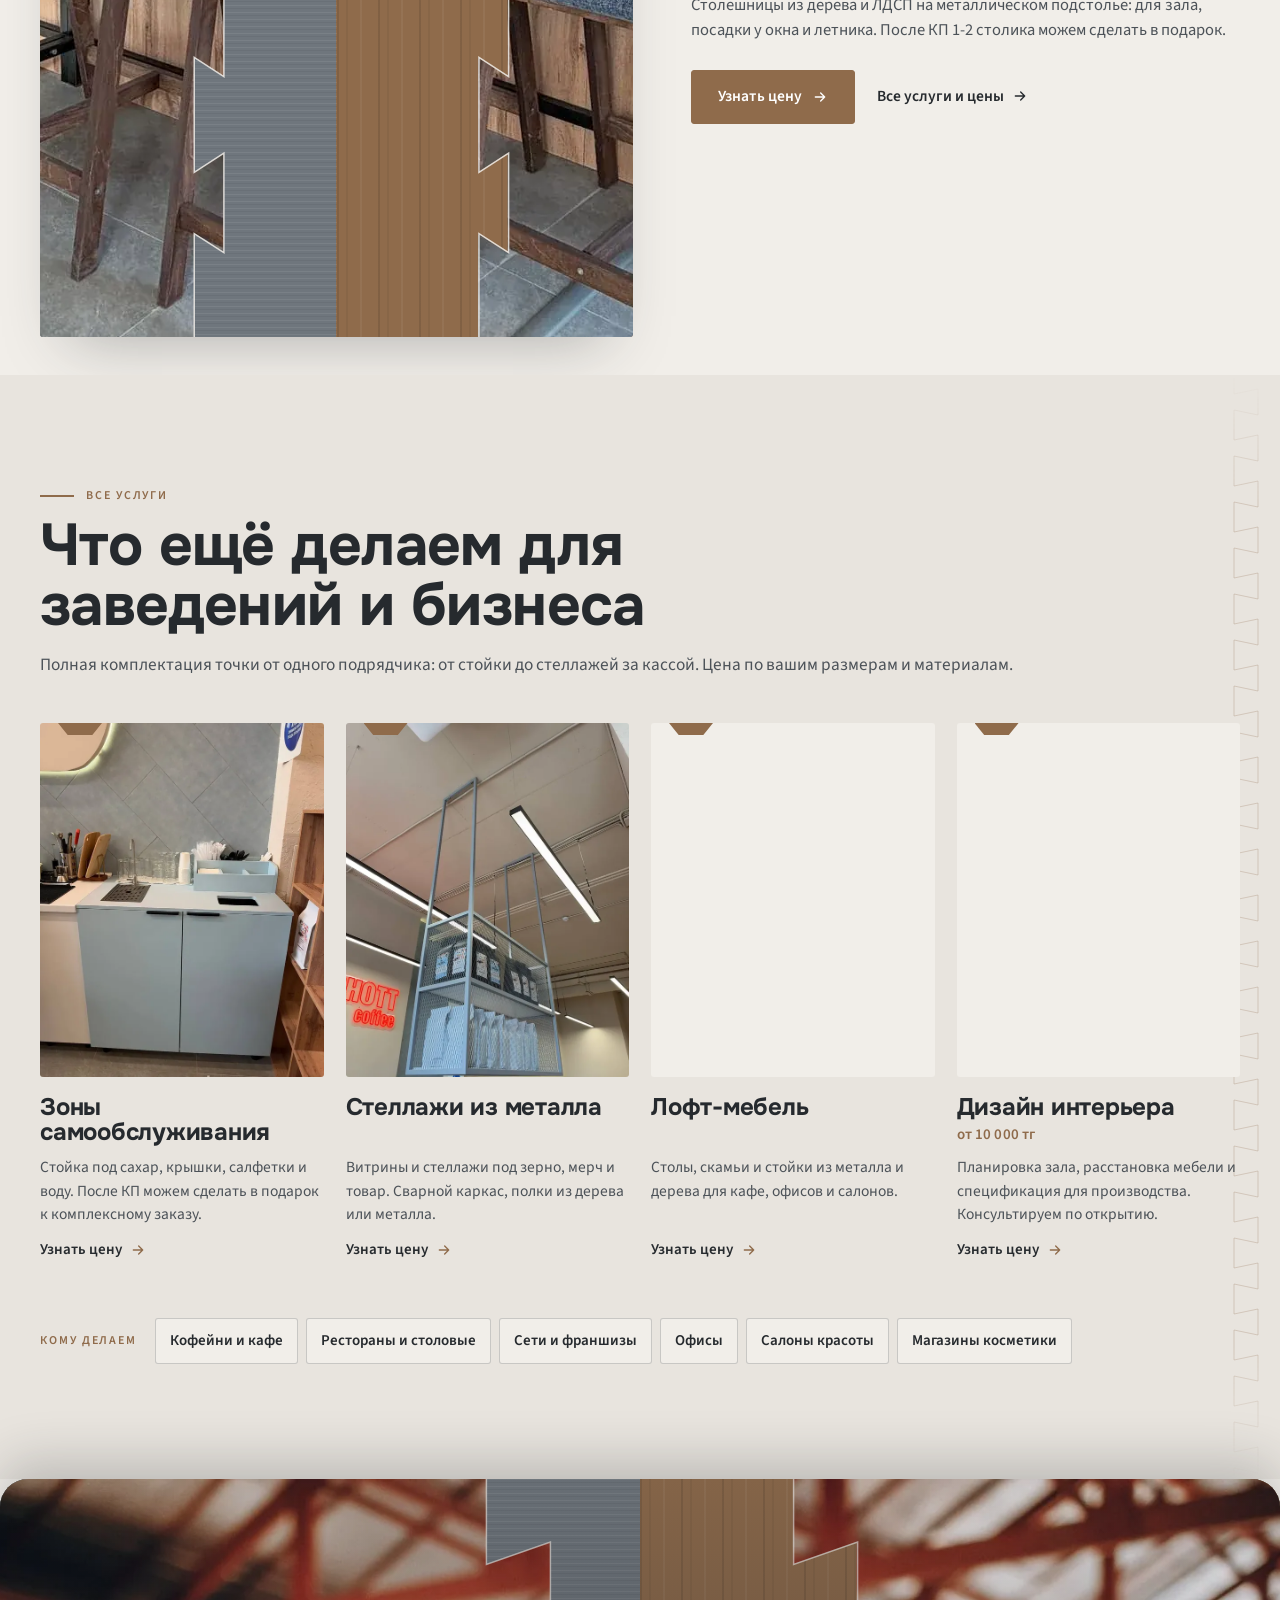
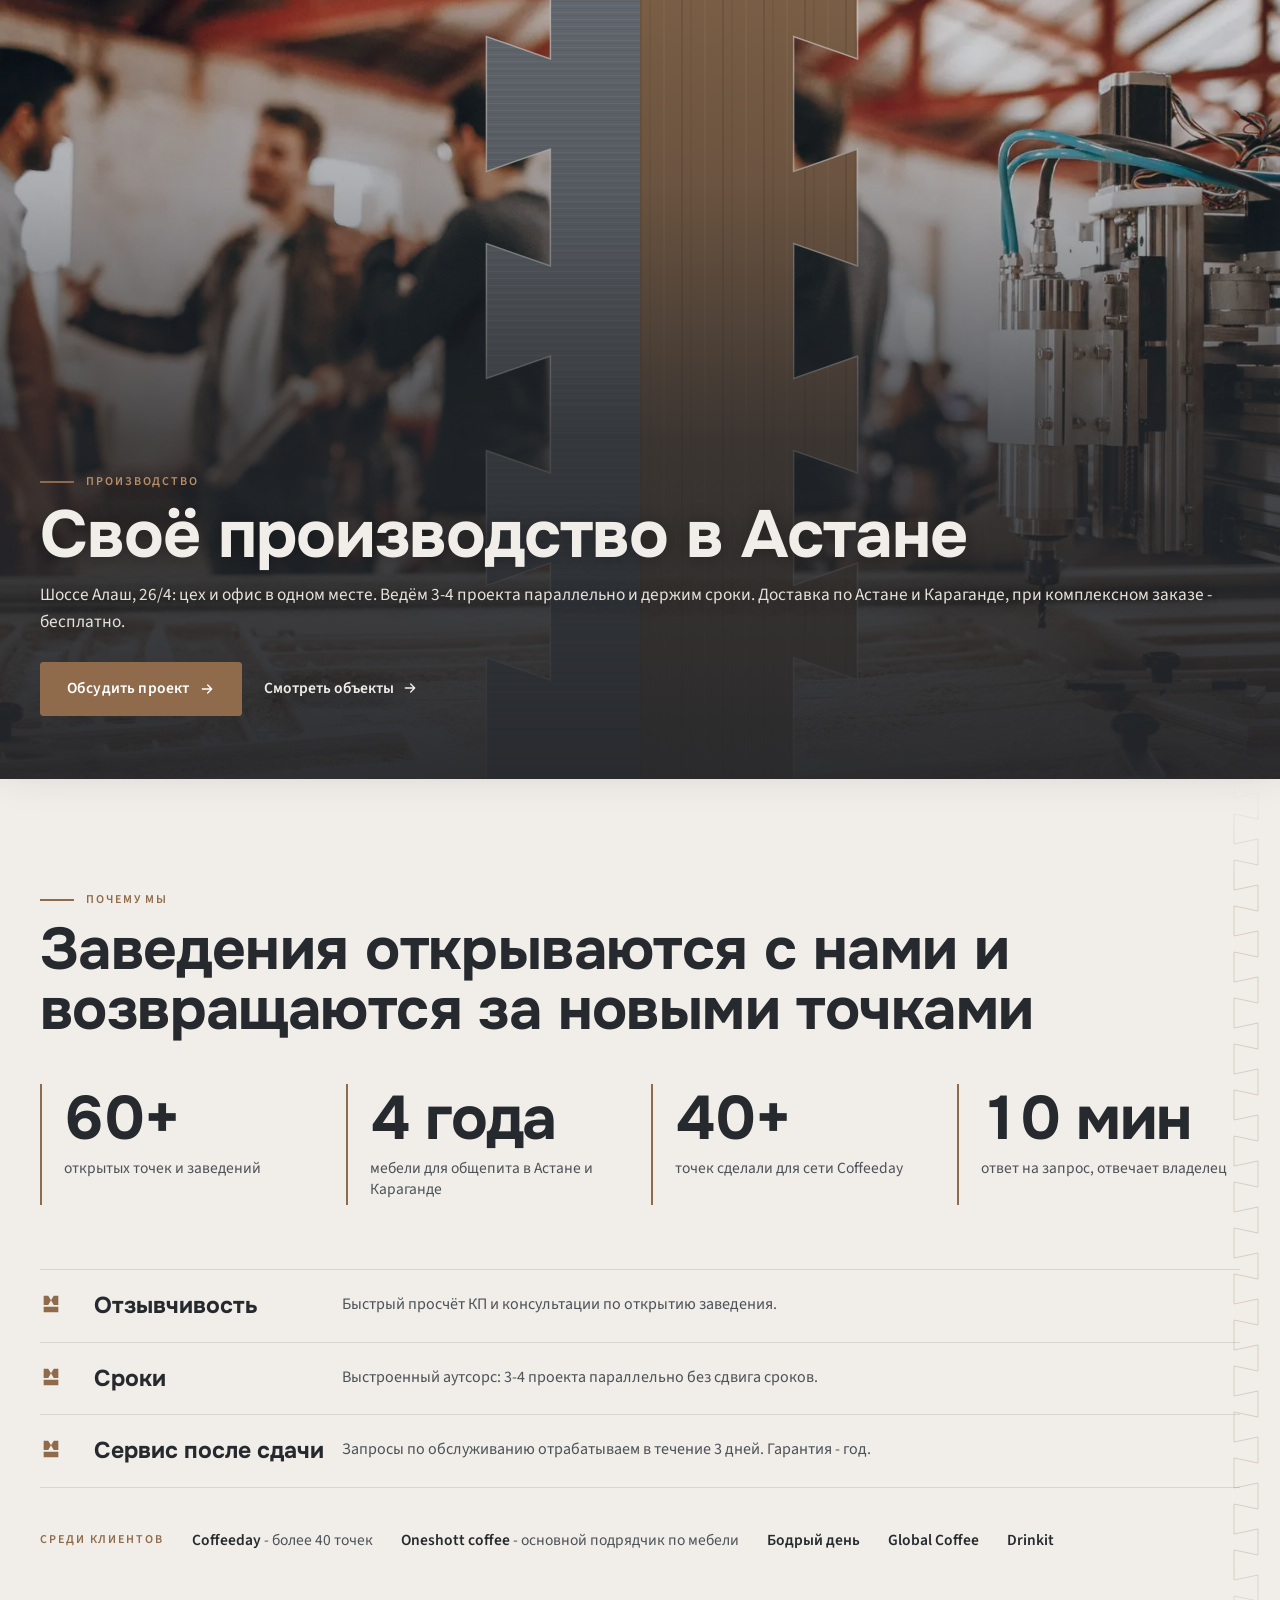
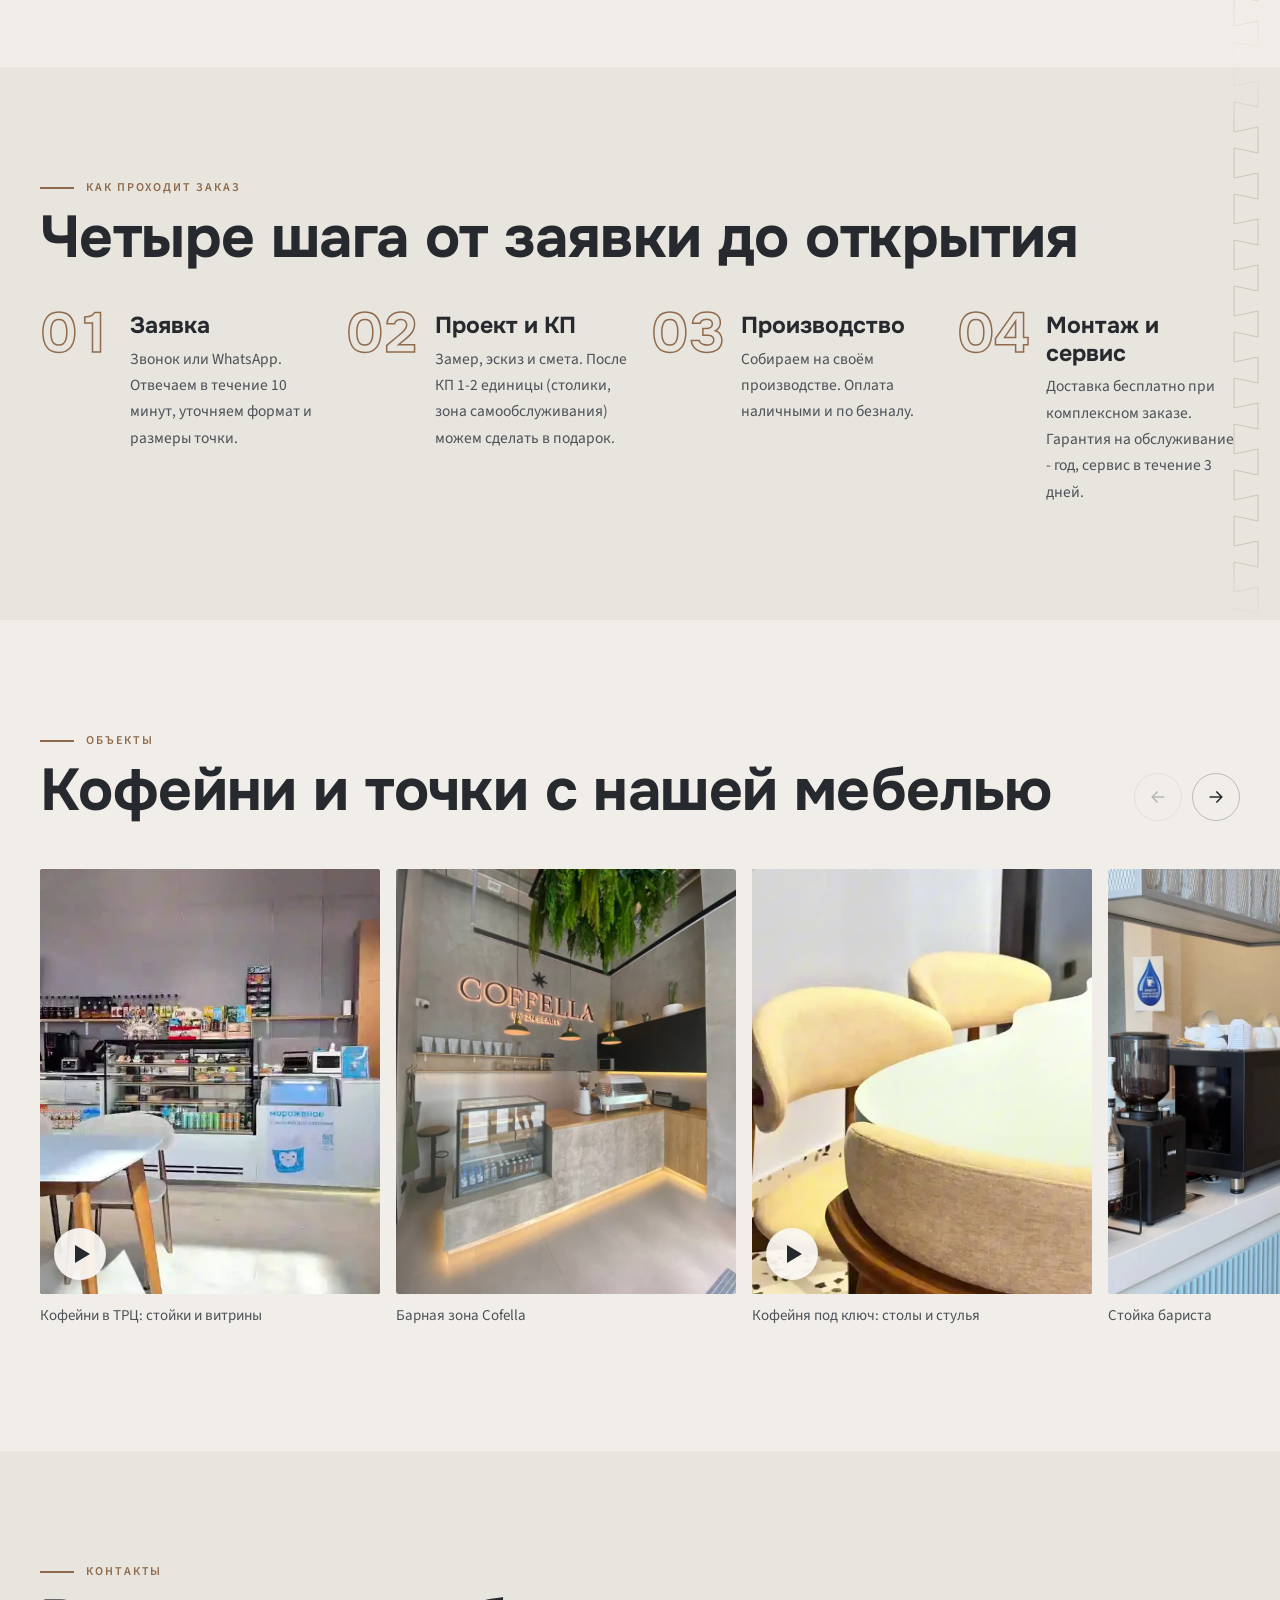
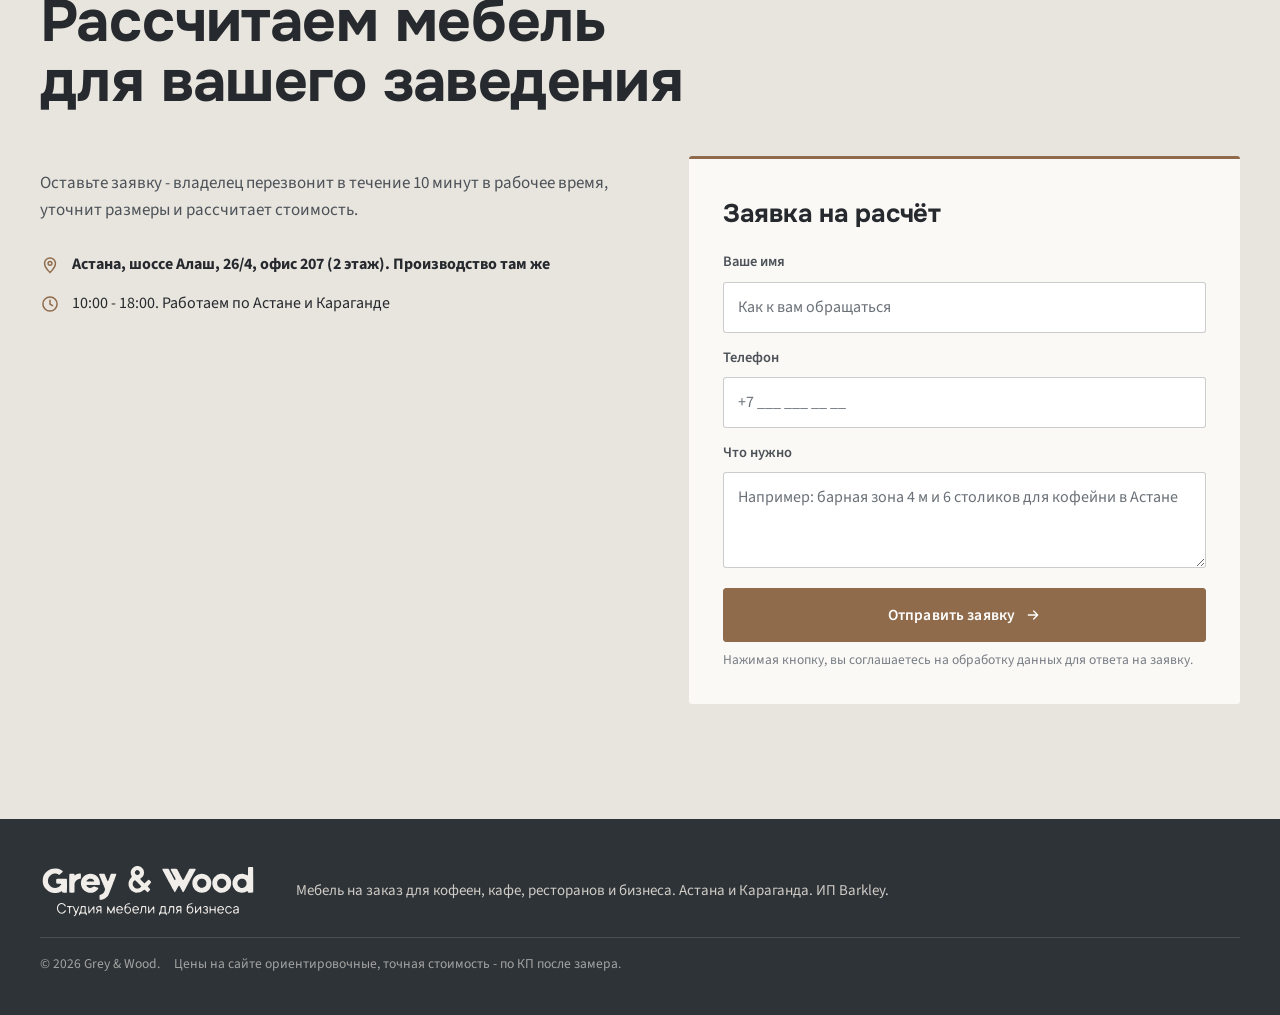
==== commit b9cbf7f1: "Только лид-форма: сняты телефон, WhatsApp, почта, Instagram и 2ГИС; все кнопки открывают окно заявки" ====
--- a/index.html
+++ b/index.html
@@ -28,7 +28,7 @@
 <link rel="stylesheet" href="https://fonts.googleapis.com/css2?family=Afacad:wght@700&family=Onest:wght@600;700&family=Source+Sans+3:wght@400;600&display=swap">
 <link rel="preload" as="image" href="assets/img/gw-hero-wide.webp" media="(min-width: 761px)" fetchpriority="high">
 <link rel="preload" as="image" href="assets/img/gw-hero-tall-2.webp" media="(max-width: 760px)" fetchpriority="high">
-<link rel="stylesheet" href="styles.css?v=20261014-1">
+<link rel="stylesheet" href="styles.css?v=20261109-1">
 <script type="application/ld+json">
 {
   "@context": "https://schema.org",
@@ -38,8 +38,6 @@
   "description": "Мебель на заказ для кофеен, кафе, ресторанов и бизнеса: барные зоны, торговые островки, диваны, столики, стеллажи, лофт-мебель, дизайн интерьера. Своё производство в Астане.",
   "url": "https://greywood.kz/",
   "image": "https://greywood.kz/assets/gw-og-image.jpg",
-  "telephone": "+77788957867",
-  "email": "ayantontayev@gmail.com",
   "priceRange": "от 52 000 KZT",
   "address": {
     "@type": "PostalAddress",
@@ -48,7 +46,6 @@
     "addressCountry": "KZ"
   },
   "areaServed": ["Астана", "Караганда"],
-  "sameAs": ["https://www.instagram.com/grey_and_wood/"],
   "makesOffer": [
     {"@type": "Offer", "name": "Барные зоны для кофеен и кафе", "price": "1500000", "priceCurrency": "KZT"},
     {"@type": "Offer", "name": "Торговые островки", "price": "2000000", "priceCurrency": "KZT"},
@@ -72,16 +69,7 @@
 <svg width="0" height="0" style="position:absolute" aria-hidden="true" focusable="false">
   <symbol id="logo-word" viewBox="0 0 312 58"><path fill="currentColor" fill-rule="evenodd" d="M90.13 52.90C93.40 52.05 97.36 49.01 98.93 46.16C99.70 44.75 102.05 38.89 103.76 34.08C104.06 33.26 104.57 31.87 104.91 31.00C105.25 30.13 105.70 28.93 105.92 28.33C106.13 27.74 106.58 26.57 106.92 25.75C107.25 24.93 107.62 23.91 107.74 23.50C107.86 23.09 108.28 21.96 108.66 21.00C109.62 18.63 110.32 16.64 110.33 16.32C110.33 16.17 110.18 15.91 109.98 15.73C109.66 15.44 109.38 15.42 106.36 15.46C104.56 15.49 102.95 15.55 102.79 15.60C102.51 15.69 101.50 17.44 101.50 17.84C101.50 17.94 101.08 19.13 100.57 20.47C100.05 21.82 99.46 23.46 99.25 24.13C98.38 26.89 97.74 26.89 96.67 24.13C95.94 22.24 95.37 20.86 94.76 19.50C94.45 18.81 94.14 18.06 94.08 17.83C93.86 17.07 93.14 15.88 92.77 15.68C92.34 15.45 86.47 15.32 85.87 15.53C85.19 15.77 85.08 16.34 85.54 17.27C85.77 17.72 86.01 18.31 86.07 18.58C86.13 18.86 86.57 19.90 87.03 20.90C87.49 21.90 88.00 23.10 88.17 23.57C88.33 24.04 88.72 24.99 89.04 25.68C89.36 26.38 89.91 27.61 90.25 28.43C90.85 29.86 91.70 31.82 92.35 33.28C92.53 33.67 92.67 34.06 92.67 34.15C92.67 34.25 92.94 34.91 93.28 35.62C94.10 37.34 94.10 38.18 93.28 40.32C92.03 43.60 90.15 45.26 87.15 45.74C86.04 45.92 86.00 46.08 85.97 49.56C85.94 53.46 85.92 53.42 87.91 53.24C88.65 53.18 89.64 53.02 90.13 52.90ZM26.17 43.01C27.77 42.59 29.22 41.99 30.31 41.32C31.43 40.62 31.90 40.77 32.05 41.85C32.10 42.26 32.27 42.67 32.44 42.79C32.80 43.05 38.19 43.09 38.68 42.83C39.16 42.57 39.18 23.55 38.70 23.12C38.27 22.72 24.76 22.69 24.01 23.08C23.39 23.40 23.38 23.44 23.35 26.46C23.32 29.72 23.32 29.73 25.71 29.88C26.60 29.94 27.92 29.94 28.65 29.89C30.14 29.77 30.83 30.03 30.83 30.69C30.83 31.26 28.19 33.83 26.77 34.65C18.61 39.31 8.92 31.19 12.00 22.26C12.75 20.06 14.70 17.75 16.78 16.58C17.89 15.95 20.40 15.33 21.84 15.33C22.98 15.33 25.87 16.05 26.49 16.49C26.78 16.70 27.31 16.91 27.67 16.96C28.32 17.04 28.35 17.02 30.46 14.98C32.95 12.56 32.83 12.71 32.83 12.14C32.83 11.61 31.88 10.75 30.47 10.02C29.98 9.76 29.36 9.43 29.08 9.29C26.00 7.65 19.71 7.38 15.92 8.72C10.00 10.80 5.45 15.89 4.21 21.83C3.80 23.81 3.86 28.40 4.33 29.92C4.52 30.56 4.77 31.42 4.86 31.83C5.09 32.77 6.41 35.14 7.55 36.64C10.05 39.92 14.22 42.54 17.92 43.15C18.56 43.25 19.27 43.37 19.50 43.41C20.58 43.59 24.96 43.34 26.17 43.01ZM49.55 42.79C49.80 42.60 49.83 41.91 49.87 36.00L49.92 29.42L50.44 28.33C51.86 25.35 54.50 23.32 57.48 22.92C58.78 22.74 58.93 22.52 59.05 20.57C59.10 19.66 59.12 18.17 59.09 17.25C59.01 15.08 58.85 14.92 57.01 15.09C54.25 15.34 52.07 16.19 51.14 17.37C50.86 17.71 50.53 18.00 50.40 18.00C50.11 18.00 49.83 17.34 49.83 16.66C49.83 15.57 49.51 15.47 45.97 15.53C42.99 15.58 42.79 15.60 42.52 15.93C42.09 16.47 42.17 42.47 42.61 42.79C42.82 42.94 43.80 43.00 46.08 43.00C48.37 43.00 49.35 42.94 49.55 42.79ZM76.83 42.49C79.47 41.73 81.89 40.05 83.57 37.81C84.69 36.33 84.49 35.73 82.77 35.32C82.30 35.21 81.20 34.86 80.33 34.55C78.40 33.85 77.88 33.88 76.52 34.79C73.89 36.55 70.69 36.31 68.29 34.17C67.21 33.22 66.93 32.67 67.27 32.19L67.52 31.83L76.50 31.83C85.86 31.83 86.20 31.81 86.52 31.10C86.73 30.64 86.49 27.68 86.08 25.76C85.30 22.06 82.11 18.36 78.25 16.68C75.02 15.28 70.56 15.20 67.80 16.50C67.22 16.78 66.67 17.00 66.57 17.00C66.20 17.00 63.68 18.96 62.72 20.00C61.57 21.24 60.44 22.91 60.15 23.80C60.04 24.14 59.82 24.68 59.66 25.01C59.23 25.86 59.00 28.69 59.19 30.75C59.74 36.70 64.47 41.73 70.57 42.83C72.00 43.09 75.41 42.90 76.83 42.49ZM144.35 42.44C146.07 41.92 147.75 40.94 149.32 39.53C150.93 38.09 150.96 38.09 153.25 40.33C154.51 41.57 155.25 42.17 155.50 42.17C156.01 42.17 158.95 39.29 159.09 38.66C159.22 38.06 158.83 37.31 158.12 36.77C157.17 36.04 155.62 34.17 155.62 33.75C155.62 33.46 156.31 32.69 158.15 30.89C161.30 27.80 161.26 28.05 159.05 25.81C156.84 23.56 157.07 23.52 153.90 26.67C151.83 28.73 151.31 29.17 150.91 29.17C150.51 29.17 149.97 28.70 147.63 26.32C146.09 24.75 144.83 23.34 144.83 23.18C144.83 22.78 145.11 22.50 146.22 21.76C149.86 19.33 151.21 14.66 149.61 10.01C149.29 9.11 148.00 7.49 146.67 6.35C144.92 4.84 141.99 4.01 139.54 4.32C136.04 4.76 132.98 7.20 131.72 10.53C130.72 13.20 130.80 15.46 132.00 17.97C132.89 19.84 132.88 19.92 131.50 21.45C129.91 23.19 128.75 25.16 128.29 26.88C127.88 28.45 127.80 31.85 128.15 33.17C129.46 38.13 133.40 41.89 138.33 42.89C139.47 43.12 142.93 42.86 144.35 42.44ZM237.94 42.35C239.73 41.74 241.23 40.93 242.29 40.00C242.71 39.63 243.10 39.33 243.17 39.33C243.39 39.33 245.10 37.13 245.75 36.03C247.68 32.72 248.04 27.15 246.52 23.90C243.77 18.03 238.17 14.90 231.93 15.75C228.76 16.18 226.79 17.11 224.48 19.30C221.06 22.51 219.74 26.02 220.17 30.75C220.64 36.04 224.46 40.68 229.75 42.38C231.59 42.98 231.63 42.98 234.17 42.92C236.16 42.88 236.59 42.81 237.94 42.35ZM266.65 42.35C268.82 41.62 270.13 40.82 271.90 39.15C275.23 35.99 276.32 33.13 276.12 28.08C276.04 26.04 275.99 25.82 275.38 24.33C274.33 21.75 272.91 19.94 270.52 18.10C266.06 14.67 259.08 14.74 254.42 18.26C250.16 21.47 248.50 25.32 248.98 30.87C249.41 35.83 252.79 40.21 257.70 42.19C260.06 43.13 264.08 43.21 266.65 42.35ZM296.00 42.33C296.96 42.02 298.04 41.56 298.38 41.31C299.71 40.36 300.40 40.51 300.55 41.78C300.68 42.97 300.77 43.00 304.33 43.00C307.74 43.00 308.01 42.93 308.05 42.08C308.06 41.80 308.05 33.70 308.03 24.06C308.00 7.65 307.98 6.51 307.71 6.18C307.43 5.84 307.25 5.82 304.67 5.77C301.72 5.72 300.94 5.83 300.67 6.33C300.56 6.52 300.50 8.73 300.50 12.06C300.50 18.57 300.49 18.60 298.67 17.40C297.52 16.65 295.76 16.04 293.87 15.74C290.27 15.17 286.14 16.21 283.59 18.34C283.14 18.71 282.64 19.09 282.48 19.18C282.33 19.26 281.73 19.91 281.15 20.62C277.27 25.43 276.99 31.96 280.46 36.87C282.59 39.90 284.48 41.33 287.75 42.39C290.33 43.22 293.31 43.20 296.00 42.33ZM195.23 42.02C195.38 41.85 195.95 40.90 196.48 39.90C200.52 32.31 200.36 32.56 201.05 32.82C201.36 32.94 201.67 33.36 202.17 34.37C202.92 35.88 205.74 41.18 206.12 41.80C206.45 42.34 206.79 42.42 207.19 42.07C207.54 41.74 207.63 41.60 210.29 36.67C212.62 32.33 213.26 31.15 214.26 29.25C214.74 28.33 215.67 26.61 216.33 25.42C217.66 23.01 218.82 20.85 220.00 18.58C221.31 16.08 223.15 12.67 224.00 11.17C225.66 8.25 225.65 8.25 220.52 8.26C215.80 8.28 215.83 8.27 214.98 9.95C213.76 12.35 210.91 17.83 210.00 19.50C209.48 20.46 208.73 21.91 208.33 22.71C207.07 25.25 206.64 25.31 205.50 23.08C205.08 22.26 204.22 20.61 203.60 19.42C202.97 18.22 202.11 16.57 201.67 15.75C201.24 14.92 200.28 13.08 199.53 11.66C197.60 7.96 198.15 8.27 193.25 8.26C188.51 8.25 188.44 8.27 188.82 9.52C188.93 9.90 189.20 10.49 189.40 10.82C189.61 11.15 190.32 12.47 191.00 13.75C191.67 15.03 192.81 17.16 193.54 18.47C195.68 22.33 195.92 22.90 195.68 23.68C195.57 24.05 195.30 24.46 195.05 24.62C194.46 25.01 194.40 24.92 191.93 20.17C190.81 18.01 189.53 15.58 189.09 14.75C188.64 13.92 187.88 12.46 187.39 11.50C186.13 9.04 185.80 8.51 185.43 8.39C184.91 8.23 177.62 8.22 177.12 8.38C176.54 8.57 176.52 9.16 177.05 10.18C177.56 11.15 178.72 13.33 178.96 13.75C179.29 14.34 181.08 17.66 182.59 20.50C184.70 24.48 184.95 24.95 186.67 28.08C187.53 29.64 188.46 31.37 188.76 31.92C189.05 32.47 189.51 33.33 189.79 33.83C190.06 34.34 191.17 36.40 192.25 38.42C194.50 42.62 194.59 42.73 195.23 42.02ZM138.74 36.85C138.02 36.67 136.49 35.65 135.67 34.81C133.51 32.61 133.26 28.84 135.09 26.37C135.84 25.36 136.63 24.83 137.36 24.83C137.84 24.83 146.17 33.08 146.17 33.56C146.17 34.44 144.92 35.67 143.24 36.45C142.19 36.93 139.86 37.14 138.74 36.85ZM232.06 35.76C226.90 34.15 225.39 27.65 229.41 24.30C231.00 22.96 231.59 22.75 233.75 22.76C236.10 22.76 237.11 23.17 238.62 24.72C240.30 26.44 240.79 28.78 240.03 31.52C239.17 34.61 235.18 36.74 232.06 35.76ZM260.92 35.89C259.86 35.59 258.10 34.40 257.35 33.48C254.66 30.15 255.92 24.81 259.76 23.26C265.23 21.05 270.38 25.49 268.93 31.17C268.48 32.94 266.48 35.06 264.75 35.61C263.89 35.88 261.51 36.05 260.92 35.89ZM289.49 35.58C285.83 34.15 284.26 30.23 285.83 26.45C286.43 25.01 287.64 23.80 289.17 23.11C290.49 22.51 293.28 22.60 294.68 23.29C297.60 24.72 299.07 27.88 298.25 30.96C297.85 32.45 297.69 32.75 296.64 33.85C294.73 35.83 291.90 36.52 289.49 35.58ZM69.26 26.70C67.47 26.65 67.17 26.53 67.17 25.86C67.17 25.37 68.68 23.85 69.68 23.33C71.08 22.61 73.68 22.51 75.39 23.10C76.50 23.48 78.33 25.19 78.33 25.83C78.33 26.69 78.09 26.75 74.35 26.75C72.46 26.75 70.17 26.73 69.26 26.70ZM139.19 17.12C137.57 16.45 136.53 14.07 137.25 12.65C138.51 10.17 140.77 9.52 142.92 11.04C143.76 11.63 144.10 12.23 144.26 13.42C144.64 16.30 141.94 18.26 139.19 17.12Z"/></symbol>
   <symbol id="logo-full" viewBox="0 0 312 81"><path fill="currentColor" fill-rule="evenodd" d="M50.68 76.45C51.55 75.87 51.99 74.96 55.01 67.37C56.77 62.96 56.77 62.96 56.42 62.61C55.87 62.06 55.33 62.52 54.77 64.00C54.55 64.60 54.16 65.61 53.91 66.25C53.66 66.89 53.29 67.86 53.10 68.40C52.31 70.59 51.63 70.00 50.15 65.83C49.97 65.33 49.54 64.39 49.20 63.75L48.58 62.58L47.83 62.56C47.42 62.54 46.63 62.46 46.08 62.36C44.26 62.06 39.57 62.14 39.15 62.48C38.39 63.10 39.38 63.99 40.58 63.76C41.07 63.67 41.24 63.72 41.58 64.07L42.00 64.48L42.00 68.46C42.00 72.63 42.03 72.83 42.75 72.83C43.47 72.83 43.50 72.63 43.50 68.49C43.50 63.68 43.44 63.83 45.43 63.67C46.16 63.61 46.82 63.54 46.92 63.51C47.01 63.48 47.18 63.47 47.29 63.48C47.52 63.50 48.27 65.02 48.80 66.50C49.18 67.57 49.81 69.11 50.54 70.75C51.45 72.81 51.16 74.17 49.56 75.35C49.07 75.71 48.67 76.11 48.67 76.22C48.67 76.91 49.82 77.04 50.68 76.45ZM57.66 75.34C57.76 75.17 57.83 74.72 57.83 74.34C57.83 73.05 57.98 73.00 62.00 73.00C66.01 73.00 66.17 73.05 66.17 74.33C66.17 75.52 67.25 76.05 67.58 75.02C68.02 73.63 67.64 72.01 66.81 71.74C66.10 71.52 66.00 70.91 66.00 66.86C66.00 61.88 66.28 62.28 62.65 62.23C61.10 62.21 59.80 62.26 59.63 62.36C59.15 62.61 59.02 63.14 58.76 65.99C58.42 69.67 58.18 70.53 57.13 71.63L56.30 72.52L56.36 73.82C56.42 75.17 56.64 75.67 57.18 75.67C57.35 75.67 57.57 75.52 57.66 75.34ZM173.03 75.39C173.23 75.20 173.33 74.88 173.33 74.39C173.33 73.04 173.46 73.00 177.46 73.00C181.52 73.00 181.67 73.04 181.67 74.26C181.67 74.98 182.07 75.67 182.50 75.67C182.83 75.67 183.13 74.88 183.23 73.78L183.32 72.64L182.50 71.77L181.68 70.89L181.63 66.95C181.57 61.93 181.80 62.27 178.46 62.19C174.49 62.09 174.50 62.09 174.18 66.25C173.90 69.99 173.78 70.42 172.83 71.33C172.09 72.05 172.05 72.13 171.95 73.25C171.76 75.24 172.21 76.13 173.03 75.39ZM34.09 72.57C36.54 71.34 38.40 68.17 36.67 68.17C36.26 68.17 36.08 68.31 35.62 69.04C33.57 72.24 30.15 72.63 27.74 69.96C24.36 66.19 26.26 60.02 31.00 59.38C32.57 59.17 34.64 60.42 35.54 62.13C36.25 63.49 37.69 63.00 37.10 61.59C36.07 59.14 33.01 57.50 30.33 57.97C23.79 59.13 22.29 68.30 28.00 72.22C29.59 73.32 32.30 73.48 34.09 72.57ZM117.27 72.75C118.00 72.27 119.00 71.30 119.00 71.08C119.00 70.96 118.88 70.74 118.73 70.59C118.38 70.24 117.92 70.39 117.12 71.11C115.55 72.52 111.99 71.29 112.00 69.33C112.01 68.47 112.14 68.42 114.62 68.40C119.24 68.35 119.14 68.36 119.52 67.98C120.08 67.42 119.91 65.85 119.15 64.57C117.23 61.32 112.95 61.35 110.86 64.63C109.00 67.54 110.53 72.22 113.59 72.99C114.56 73.23 116.76 73.09 117.27 72.75ZM128.36 72.93C130.81 72.06 132.12 68.96 131.27 66.11C130.47 63.48 127.88 62.09 125.40 62.98C123.89 63.52 123.46 63.21 124.07 62.02C124.68 60.84 125.88 60.14 127.92 59.76C129.82 59.40 130.30 59.22 130.43 58.79C130.91 57.29 125.96 58.18 124.05 59.94C122.39 61.46 121.70 63.92 121.88 67.63C121.98 69.72 122.59 71.12 123.84 72.17C124.99 73.13 126.90 73.46 128.36 72.93ZM139.74 72.99C140.66 72.75 142.17 71.47 142.17 70.91C142.17 70.14 141.34 70.22 140.28 71.10C139.58 71.69 138.61 71.90 137.68 71.67C136.03 71.25 134.74 69.61 135.33 68.67C135.45 68.47 136.07 68.42 138.70 68.40C143.02 68.37 143.37 68.19 143.01 66.20C142.37 62.79 138.50 61.02 135.77 62.89C133.43 64.51 132.68 67.64 133.97 70.41C134.50 71.54 135.77 72.74 136.64 72.93C136.88 72.99 137.16 73.05 137.25 73.08C137.63 73.21 139.07 73.15 139.74 72.99ZM145.79 72.73C146.72 72.13 147.49 69.08 147.50 65.95C147.50 65.11 147.83 64.13 148.17 63.91C148.28 63.84 149.01 63.77 149.78 63.74C152.01 63.68 151.91 63.46 151.94 68.32C151.97 72.85 151.97 72.83 152.66 72.83C153.44 72.83 153.47 72.59 153.44 67.63C153.41 61.89 153.60 62.27 150.70 62.20C149.63 62.17 148.31 62.21 147.77 62.28C146.31 62.48 146.23 62.65 146.01 66.00C145.72 70.36 145.50 70.96 143.85 72.01C143.40 72.30 143.47 72.92 143.97 73.06C144.39 73.18 145.37 73.01 145.79 72.73ZM186.25 72.74C187.24 72.08 187.74 70.30 187.99 66.53C188.16 63.91 188.19 63.87 190.20 63.80C192.46 63.72 192.38 63.55 192.35 68.38C192.31 72.64 192.35 72.83 193.26 72.83C193.94 72.83 194.00 72.43 194.00 67.97C194.00 63.66 193.88 62.63 193.37 62.40C192.81 62.15 187.78 62.18 187.38 62.43C186.89 62.74 186.74 63.42 186.42 66.65C186.05 70.48 185.77 71.50 185.08 71.50C184.72 71.50 184.00 72.18 184.00 72.52C184.00 73.16 185.39 73.30 186.25 72.74ZM218.75 72.80C221.91 71.14 222.55 66.56 219.98 64.00C218.69 62.71 216.73 62.30 215.18 63.01C213.70 63.68 213.33 62.79 214.52 61.43C215.40 60.43 215.73 60.27 218.00 59.75C220.15 59.25 220.50 59.11 220.50 58.69C220.50 57.88 219.50 57.80 217.21 58.41C215.25 58.94 214.57 59.29 213.71 60.22C212.33 61.72 211.95 63.13 211.93 66.83C211.92 69.39 211.92 69.43 212.42 70.40C212.95 71.44 214.30 72.75 215.12 73.01C215.83 73.24 218.17 73.10 218.75 72.80ZM240.80 72.91C242.71 72.11 243.44 70.05 242.33 68.53C241.75 67.72 241.71 67.32 242.15 66.60C242.99 65.24 242.48 63.53 240.95 62.60C239.43 61.67 237.14 62.08 235.94 63.50C235.27 64.30 235.39 65.17 236.17 65.17C236.26 65.17 236.70 64.83 237.17 64.42C238.00 63.68 238.27 63.58 239.25 63.66C241.41 63.84 241.61 66.39 239.48 66.73C237.70 67.02 237.65 67.93 239.40 68.26C240.69 68.50 241.57 69.72 241.10 70.63C240.29 72.19 238.14 72.25 236.90 70.75C236.07 69.73 235.17 69.76 235.17 70.81C235.17 71.32 236.67 72.77 237.42 72.99C238.25 73.23 240.12 73.19 240.80 72.91ZM262.70 72.93C264.03 72.46 265.14 71.25 264.81 70.62C264.58 70.18 264.10 70.27 263.35 70.90C261.79 72.21 259.60 71.99 258.35 70.39C257.96 69.90 257.87 68.77 258.21 68.55C258.32 68.48 259.89 68.41 261.69 68.41C265.86 68.39 265.93 68.36 265.78 66.64C265.56 64.05 263.80 62.33 261.24 62.19C256.54 61.95 254.24 68.24 257.74 71.77C259.07 73.11 260.96 73.55 262.70 72.93ZM274.03 72.99C275.27 72.65 277.00 70.94 277.00 70.06C277.00 69.03 275.90 69.16 275.25 70.26C274.17 72.10 271.87 72.30 270.36 70.69C269.08 69.33 268.75 68.10 269.22 66.48C269.75 64.66 270.73 63.83 272.47 63.72C273.78 63.63 274.38 63.92 275.12 64.99C275.84 66.02 276.67 66.29 276.94 65.58C277.21 64.88 275.53 62.90 274.25 62.41C273.32 62.05 271.35 62.14 270.52 62.57C269.53 63.09 268.41 64.35 268.00 65.43C266.33 69.83 269.79 74.17 274.03 72.99ZM283.88 72.94C284.18 72.82 284.52 72.59 284.65 72.44C284.95 72.07 285.42 72.10 285.99 72.52C286.37 72.80 286.52 72.83 286.81 72.68C287.35 72.39 287.36 65.85 286.83 64.44C285.85 61.82 282.24 61.34 280.21 63.55C279.45 64.38 279.40 64.51 279.67 65.01C279.94 65.52 280.30 65.40 281.30 64.48L282.24 63.63L283.30 63.71C284.44 63.80 284.96 64.13 285.45 65.06C285.99 66.11 285.35 66.67 283.61 66.67C282.29 66.67 281.09 67.02 280.20 67.66C279.15 68.42 278.96 68.81 278.98 70.21L278.99 71.42L279.83 72.20C280.29 72.63 280.87 73.01 281.12 73.05C282.14 73.20 283.37 73.15 283.88 72.94ZM71.63 72.21C72.04 71.77 72.56 71.13 72.78 70.79C73.00 70.44 73.53 69.70 73.96 69.15C74.40 68.60 74.95 67.84 75.20 67.46C76.09 66.13 76.64 65.73 76.94 66.21C77.01 66.32 77.08 67.79 77.08 69.46C77.08 72.72 77.11 72.82 77.94 72.83C78.59 72.84 78.63 72.56 78.65 67.76C78.67 62.74 78.63 62.49 77.77 62.51C77.16 62.51 77.10 62.58 73.32 67.63C71.37 70.23 71.17 70.08 71.17 66.01C71.17 62.90 71.06 62.40 70.41 62.53C69.73 62.66 69.67 63.17 69.73 67.99C69.78 72.18 69.81 72.57 70.09 72.78C70.59 73.14 70.85 73.04 71.63 72.21ZM82.56 72.52C82.73 72.37 83.21 71.67 83.62 70.97C84.55 69.38 84.80 69.15 85.74 69.04C87.07 68.89 87.33 69.21 87.33 70.97C87.33 72.52 87.46 72.83 88.10 72.83C88.84 72.83 88.87 72.61 88.84 67.73C88.83 65.19 88.75 62.98 88.66 62.82C88.25 62.06 84.83 62.01 83.01 62.72C80.82 63.59 80.35 66.01 82.00 67.90C83.11 69.17 83.13 69.05 81.39 71.68C80.93 72.38 80.92 72.40 81.27 72.74C81.57 73.04 82.06 72.96 82.56 72.52ZM158.72 71.45C159.29 70.72 160.36 69.28 161.12 68.27C163.44 65.12 163.56 65.18 163.64 69.36C163.67 71.18 163.76 72.49 163.86 72.62C164.13 72.94 164.80 72.88 164.99 72.51C165.23 72.06 165.22 63.88 164.98 63.19C164.78 62.60 164.33 62.28 163.92 62.44C163.65 62.54 160.88 66.13 159.54 68.10C158.13 70.18 157.73 69.76 157.80 66.28C157.86 63.62 157.75 62.98 157.18 62.67C156.91 62.53 156.77 62.56 156.50 62.83C156.17 63.16 156.16 63.33 156.21 67.87L156.25 72.57L156.64 72.77C157.28 73.08 157.63 72.86 158.72 71.45ZM198.06 72.52C198.23 72.37 198.67 71.73 199.05 71.08C200.05 69.37 200.47 69.00 201.43 69.00C202.63 69.00 202.83 69.27 202.83 70.87C202.83 71.60 202.91 72.33 203.01 72.51C203.20 72.87 203.87 72.94 204.13 72.62C204.36 72.34 204.38 63.56 204.15 62.97C203.86 62.24 203.30 62.12 200.84 62.29C198.82 62.43 198.61 62.48 197.97 62.93C197.19 63.48 196.51 64.64 196.50 65.45C196.50 66.31 197.11 67.73 197.67 68.14C198.49 68.75 198.33 69.59 197.06 71.38C196.40 72.30 196.36 72.63 196.88 72.82C197.30 72.98 197.62 72.90 198.06 72.52ZM225.27 72.79C225.58 72.61 229.03 68.15 229.91 66.79C230.26 66.25 230.96 66.01 231.18 66.35C231.26 66.48 231.33 67.90 231.33 69.51C231.33 72.67 231.38 72.83 232.20 72.83C232.90 72.83 232.93 72.59 232.92 67.56C232.90 62.72 232.87 62.50 232.07 62.50C231.41 62.50 230.82 63.17 227.66 67.52C225.74 70.16 225.50 69.99 225.50 66.00C225.50 62.98 225.37 62.33 224.75 62.33C224.07 62.33 224.00 62.87 224.00 67.78C224.00 72.45 224.00 72.48 224.37 72.74C224.81 73.05 224.81 73.05 225.27 72.79ZM98.30 72.63C98.44 72.50 98.50 71.71 98.50 70.17C98.51 67.88 98.61 67.38 99.04 67.54C99.35 67.66 100.21 69.18 100.93 70.88C101.57 72.40 101.90 72.83 102.42 72.83C102.95 72.83 103.19 72.49 104.39 69.96C105.98 66.60 106.40 66.62 106.37 70.02C106.35 72.48 106.45 72.83 107.18 72.83C107.88 72.83 107.97 72.46 107.99 69.56C108.01 64.80 107.85 62.85 107.41 62.56C106.84 62.19 106.38 62.51 105.89 63.64C105.66 64.16 105.08 65.41 104.59 66.42C104.11 67.42 103.55 68.60 103.35 69.03C102.47 70.88 102.51 70.93 99.54 64.67C98.45 62.36 97.85 61.85 97.26 62.70C97.04 63.02 97.00 63.79 97.00 67.75C97.00 72.67 97.02 72.83 97.75 72.83C97.94 72.83 98.19 72.74 98.30 72.63ZM246.30 72.63C246.43 72.51 246.50 71.85 246.50 70.82C246.50 68.40 246.57 68.33 249.33 68.33C252.23 68.33 252.27 68.36 252.21 70.64C252.16 72.45 252.31 72.83 253.06 72.83C253.81 72.83 253.83 72.69 253.83 67.84C253.83 62.93 253.77 62.50 253.00 62.50C252.50 62.50 252.30 63.10 252.19 64.90C252.06 67.03 252.06 67.03 249.23 66.96C246.55 66.90 246.50 66.86 246.50 64.76C246.50 63.13 246.27 62.50 245.66 62.50C245.06 62.50 245.00 63.01 245.00 67.79C245.00 72.67 245.02 72.83 245.75 72.83C245.94 72.83 246.19 72.74 246.30 72.63ZM126.42 71.75C126.33 71.72 126.05 71.65 125.79 71.60C124.15 71.23 123.00 68.73 123.58 66.74C124.80 62.54 129.98 63.51 130.00 67.95C130.00 69.43 129.83 69.89 128.95 70.79C128.17 71.60 127.13 71.99 126.42 71.75ZM215.92 71.64C214.47 71.31 213.50 69.85 213.50 68.01C213.50 64.58 216.53 62.85 218.85 64.95C220.92 66.82 220.12 70.94 217.55 71.66C216.83 71.86 216.82 71.86 215.92 71.64ZM281.72 71.65C280.46 71.28 280.10 69.84 281.04 68.96C281.81 68.24 282.49 68.00 283.79 68.00C285.06 68.00 285.67 68.29 285.66 68.88C285.66 69.33 285.08 70.63 284.71 71.04C284.27 71.53 282.53 71.89 281.72 71.65ZM60.23 71.50C59.73 71.30 59.63 70.90 59.82 69.93C59.91 69.46 60.06 68.11 60.15 66.92C60.38 63.98 60.77 63.53 62.96 63.71C64.49 63.83 64.50 63.86 64.50 67.65C64.50 69.45 64.43 71.01 64.36 71.13C64.05 71.61 61.15 71.87 60.23 71.50ZM175.48 71.35L175.10 71.04L175.38 69.56C175.53 68.75 175.71 67.33 175.76 66.42C175.87 64.77 176.15 63.85 176.55 63.81C180.10 63.49 180.00 63.38 180.00 67.74C180.00 71.88 180.13 71.67 177.56 71.67C176.15 71.67 175.81 71.61 175.48 71.35ZM83.92 67.44C82.22 66.66 82.15 64.62 83.79 63.99C84.00 63.91 84.74 63.82 85.44 63.81C87.09 63.76 87.33 64.00 87.33 65.67C87.33 67.27 87.07 67.55 85.56 67.62C84.84 67.65 84.23 67.59 83.92 67.44ZM199.67 67.50C198.49 67.22 197.78 65.94 198.25 64.94C198.63 64.15 199.33 63.85 200.99 63.80C202.71 63.74 202.83 63.86 202.83 65.62C202.83 67.54 201.99 68.04 199.67 67.50ZM112.12 66.82C111.38 66.39 112.34 64.60 113.69 63.90C114.90 63.28 116.57 63.70 117.50 64.87C118.21 65.76 118.33 66.31 117.90 66.74C117.59 67.05 112.64 67.12 112.12 66.82ZM135.26 66.74C134.52 65.99 135.87 64.16 137.47 63.74C138.70 63.42 139.55 63.69 140.54 64.71C141.45 65.64 141.59 66.30 140.96 66.74C140.42 67.12 135.64 67.12 135.26 66.74ZM258.20 66.74C257.64 66.34 257.74 65.76 258.53 64.90C259.44 63.92 259.95 63.67 261.03 63.67C262.16 63.67 262.93 64.05 263.62 64.97C264.24 65.78 264.31 66.32 263.86 66.72C263.43 67.12 258.76 67.13 258.20 66.74ZM90.13 52.90C93.40 52.05 97.36 49.01 98.93 46.16C99.70 44.75 102.05 38.89 103.76 34.08C104.06 33.26 104.57 31.87 104.91 31.00C105.25 30.13 105.70 28.93 105.92 28.33C106.13 27.74 106.58 26.57 106.92 25.75C107.25 24.93 107.62 23.91 107.74 23.50C107.86 23.09 108.28 21.96 108.66 21.00C109.62 18.63 110.32 16.64 110.33 16.32C110.33 16.17 110.18 15.91 109.98 15.73C109.66 15.44 109.38 15.42 106.36 15.46C104.56 15.49 102.95 15.55 102.79 15.60C102.51 15.69 101.50 17.44 101.50 17.84C101.50 17.94 101.08 19.13 100.57 20.47C100.05 21.82 99.46 23.46 99.25 24.13C98.38 26.89 97.74 26.89 96.67 24.13C95.94 22.24 95.37 20.86 94.76 19.50C94.45 18.81 94.14 18.06 94.08 17.83C93.86 17.07 93.14 15.88 92.77 15.68C92.34 15.45 86.47 15.32 85.87 15.53C85.19 15.77 85.08 16.34 85.54 17.27C85.77 17.72 86.01 18.31 86.07 18.58C86.13 18.86 86.57 19.90 87.03 20.90C87.49 21.90 88.00 23.10 88.17 23.57C88.33 24.04 88.72 24.99 89.04 25.68C89.36 26.38 89.91 27.61 90.25 28.43C90.85 29.86 91.70 31.82 92.35 33.28C92.53 33.67 92.67 34.06 92.67 34.15C92.67 34.25 92.94 34.91 93.28 35.62C94.10 37.34 94.10 38.18 93.28 40.32C92.03 43.60 90.15 45.26 87.15 45.74C86.04 45.92 86.00 46.08 85.97 49.56C85.94 53.46 85.92 53.42 87.91 53.24C88.65 53.18 89.64 53.02 90.13 52.90ZM26.17 43.01C27.77 42.59 29.22 41.99 30.31 41.32C31.43 40.62 31.90 40.77 32.05 41.85C32.10 42.26 32.27 42.67 32.44 42.79C32.80 43.05 38.19 43.09 38.68 42.83C39.16 42.57 39.18 23.55 38.70 23.12C38.27 22.72 24.76 22.69 24.01 23.08C23.39 23.40 23.38 23.44 23.35 26.46C23.32 29.72 23.32 29.73 25.71 29.88C26.60 29.94 27.92 29.94 28.65 29.89C30.14 29.77 30.83 30.03 30.83 30.69C30.83 31.26 28.19 33.83 26.77 34.65C18.61 39.31 8.92 31.19 12.00 22.26C12.75 20.06 14.70 17.75 16.78 16.58C17.89 15.95 20.40 15.33 21.84 15.33C22.98 15.33 25.87 16.05 26.49 16.49C26.78 16.70 27.31 16.91 27.67 16.96C28.32 17.04 28.35 17.02 30.46 14.98C32.95 12.56 32.83 12.71 32.83 12.14C32.83 11.61 31.88 10.75 30.47 10.02C29.98 9.76 29.36 9.43 29.08 9.29C26.00 7.65 19.71 7.38 15.92 8.72C10.00 10.80 5.45 15.89 4.21 21.83C3.80 23.81 3.86 28.40 4.33 29.92C4.52 30.56 4.77 31.42 4.86 31.83C5.09 32.77 6.41 35.14 7.55 36.64C10.05 39.92 14.22 42.54 17.92 43.15C18.56 43.25 19.27 43.37 19.50 43.41C20.58 43.59 24.96 43.34 26.17 43.01ZM49.55 42.79C49.80 42.60 49.83 41.91 49.87 36.00L49.92 29.42L50.44 28.33C51.86 25.35 54.50 23.32 57.48 22.92C58.78 22.74 58.93 22.52 59.05 20.57C59.10 19.66 59.12 18.17 59.09 17.25C59.01 15.08 58.85 14.92 57.01 15.09C54.25 15.34 52.07 16.19 51.14 17.37C50.86 17.71 50.53 18.00 50.40 18.00C50.11 18.00 49.83 17.34 49.83 16.66C49.83 15.57 49.51 15.47 45.97 15.53C42.99 15.58 42.79 15.60 42.52 15.93C42.09 16.47 42.17 42.47 42.61 42.79C42.82 42.94 43.80 43.00 46.08 43.00C48.37 43.00 49.35 42.94 49.55 42.79ZM76.83 42.49C79.47 41.73 81.89 40.05 83.57 37.81C84.69 36.33 84.49 35.73 82.77 35.32C82.30 35.21 81.20 34.86 80.33 34.55C78.40 33.85 77.88 33.88 76.52 34.79C73.89 36.55 70.69 36.31 68.29 34.17C67.21 33.22 66.93 32.67 67.27 32.19L67.52 31.83L76.50 31.83C85.86 31.83 86.20 31.81 86.52 31.10C86.73 30.64 86.49 27.68 86.08 25.76C85.30 22.06 82.11 18.36 78.25 16.68C75.02 15.28 70.56 15.20 67.80 16.50C67.22 16.78 66.67 17.00 66.57 17.00C66.20 17.00 63.68 18.96 62.72 20.00C61.57 21.24 60.44 22.91 60.15 23.80C60.04 24.14 59.82 24.68 59.66 25.01C59.23 25.86 59.00 28.69 59.19 30.75C59.74 36.70 64.47 41.73 70.57 42.83C72.00 43.09 75.41 42.90 76.83 42.49ZM144.35 42.44C146.07 41.92 147.75 40.94 149.32 39.53C150.93 38.09 150.96 38.09 153.25 40.33C154.51 41.57 155.25 42.17 155.50 42.17C156.01 42.17 158.95 39.29 159.09 38.66C159.22 38.06 158.83 37.31 158.12 36.77C157.17 36.04 155.62 34.17 155.62 33.75C155.62 33.46 156.31 32.69 158.15 30.89C161.30 27.80 161.26 28.05 159.05 25.81C156.84 23.56 157.07 23.52 153.90 26.67C151.83 28.73 151.31 29.17 150.91 29.17C150.51 29.17 149.97 28.70 147.63 26.32C146.09 24.75 144.83 23.34 144.83 23.18C144.83 22.78 145.11 22.50 146.22 21.76C149.86 19.33 151.21 14.66 149.61 10.01C149.29 9.11 148.00 7.49 146.67 6.35C144.92 4.84 141.99 4.01 139.54 4.32C136.04 4.76 132.98 7.20 131.72 10.53C130.72 13.20 130.80 15.46 132.00 17.97C132.89 19.84 132.88 19.92 131.50 21.45C129.91 23.19 128.75 25.16 128.29 26.88C127.88 28.45 127.80 31.85 128.15 33.17C129.46 38.13 133.40 41.89 138.33 42.89C139.47 43.12 142.93 42.86 144.35 42.44ZM237.94 42.35C239.73 41.74 241.23 40.93 242.29 40.00C242.71 39.63 243.10 39.33 243.17 39.33C243.39 39.33 245.10 37.13 245.75 36.03C247.68 32.72 248.04 27.15 246.52 23.90C243.77 18.03 238.17 14.90 231.93 15.75C228.76 16.18 226.79 17.11 224.48 19.30C221.06 22.51 219.74 26.02 220.17 30.75C220.64 36.04 224.46 40.68 229.75 42.38C231.59 42.98 231.63 42.98 234.17 42.92C236.16 42.88 236.59 42.81 237.94 42.35ZM266.65 42.35C268.82 41.62 270.13 40.82 271.90 39.15C275.23 35.99 276.32 33.13 276.12 28.08C276.04 26.04 275.99 25.82 275.38 24.33C274.33 21.75 272.91 19.94 270.52 18.10C266.06 14.67 259.08 14.74 254.42 18.26C250.16 21.47 248.50 25.32 248.98 30.87C249.41 35.83 252.79 40.21 257.70 42.19C260.06 43.13 264.08 43.21 266.65 42.35ZM296.00 42.33C296.96 42.02 298.04 41.56 298.38 41.31C299.71 40.36 300.40 40.51 300.55 41.78C300.68 42.97 300.77 43.00 304.33 43.00C307.74 43.00 308.01 42.93 308.05 42.08C308.06 41.80 308.05 33.70 308.03 24.06C308.00 7.65 307.98 6.51 307.71 6.18C307.43 5.84 307.25 5.82 304.67 5.77C301.72 5.72 300.94 5.83 300.67 6.33C300.56 6.52 300.50 8.73 300.50 12.06C300.50 18.57 300.49 18.60 298.67 17.40C297.52 16.65 295.76 16.04 293.87 15.74C290.27 15.17 286.14 16.21 283.59 18.34C283.14 18.71 282.64 19.09 282.48 19.18C282.33 19.26 281.73 19.91 281.15 20.62C277.27 25.43 276.99 31.96 280.46 36.87C282.59 39.90 284.48 41.33 287.75 42.39C290.33 43.22 293.31 43.20 296.00 42.33ZM195.23 42.02C195.38 41.85 195.95 40.90 196.48 39.90C200.52 32.31 200.36 32.56 201.05 32.82C201.36 32.94 201.67 33.36 202.17 34.37C202.92 35.88 205.74 41.18 206.12 41.80C206.45 42.34 206.79 42.42 207.19 42.07C207.54 41.74 207.63 41.60 210.29 36.67C212.62 32.33 213.26 31.15 214.26 29.25C214.74 28.33 215.67 26.61 216.33 25.42C217.66 23.01 218.82 20.85 220.00 18.58C221.31 16.08 223.15 12.67 224.00 11.17C225.66 8.25 225.65 8.25 220.52 8.26C215.80 8.28 215.83 8.27 214.98 9.95C213.76 12.35 210.91 17.83 210.00 19.50C209.48 20.46 208.73 21.91 208.33 22.71C207.07 25.25 206.64 25.31 205.50 23.08C205.08 22.26 204.22 20.61 203.60 19.42C202.97 18.22 202.11 16.57 201.67 15.75C201.24 14.92 200.28 13.08 199.53 11.66C197.60 7.96 198.15 8.27 193.25 8.26C188.51 8.25 188.44 8.27 188.82 9.52C188.93 9.90 189.20 10.49 189.40 10.82C189.61 11.15 190.32 12.47 191.00 13.75C191.67 15.03 192.81 17.16 193.54 18.47C195.68 22.33 195.92 22.90 195.68 23.68C195.57 24.05 195.30 24.46 195.05 24.62C194.46 25.01 194.40 24.92 191.93 20.17C190.81 18.01 189.53 15.58 189.09 14.75C188.64 13.92 187.88 12.46 187.39 11.50C186.13 9.04 185.80 8.51 185.43 8.39C184.91 8.23 177.62 8.22 177.12 8.38C176.54 8.57 176.52 9.16 177.05 10.18C177.56 11.15 178.72 13.33 178.96 13.75C179.29 14.34 181.08 17.66 182.59 20.50C184.70 24.48 184.95 24.95 186.67 28.08C187.53 29.64 188.46 31.37 188.76 31.92C189.05 32.47 189.51 33.33 189.79 33.83C190.06 34.34 191.17 36.40 192.25 38.42C194.50 42.62 194.59 42.73 195.23 42.02ZM138.74 36.85C138.02 36.67 136.49 35.65 135.67 34.81C133.51 32.61 133.26 28.84 135.09 26.37C135.84 25.36 136.63 24.83 137.36 24.83C137.84 24.83 146.17 33.08 146.17 33.56C146.17 34.44 144.92 35.67 143.24 36.45C142.19 36.93 139.86 37.14 138.74 36.85ZM232.06 35.76C226.90 34.15 225.39 27.65 229.41 24.30C231.00 22.96 231.59 22.75 233.75 22.76C236.10 22.76 237.11 23.17 238.62 24.72C240.30 26.44 240.79 28.78 240.03 31.52C239.17 34.61 235.18 36.74 232.06 35.76ZM260.92 35.89C259.86 35.59 258.10 34.40 257.35 33.48C254.66 30.15 255.92 24.81 259.76 23.26C265.23 21.05 270.38 25.49 268.93 31.17C268.48 32.94 266.48 35.06 264.75 35.61C263.89 35.88 261.51 36.05 260.92 35.89ZM289.49 35.58C285.83 34.15 284.26 30.23 285.83 26.45C286.43 25.01 287.64 23.80 289.17 23.11C290.49 22.51 293.28 22.60 294.68 23.29C297.60 24.72 299.07 27.88 298.25 30.96C297.85 32.45 297.69 32.75 296.64 33.85C294.73 35.83 291.90 36.52 289.49 35.58ZM69.26 26.70C67.47 26.65 67.17 26.53 67.17 25.86C67.17 25.37 68.68 23.85 69.68 23.33C71.08 22.61 73.68 22.51 75.39 23.10C76.50 23.48 78.33 25.19 78.33 25.83C78.33 26.69 78.09 26.75 74.35 26.75C72.46 26.75 70.17 26.73 69.26 26.70ZM139.19 17.12C137.57 16.45 136.53 14.07 137.25 12.65C138.51 10.17 140.77 9.52 142.92 11.04C143.76 11.63 144.10 12.23 144.26 13.42C144.64 16.30 141.94 18.26 139.19 17.12Z"/></symbol>
-  <symbol id="ic-wa" viewBox="0 0 24 24"><path fill="currentColor" d="M17.472 14.382c-.297-.149-1.758-.867-2.03-.967-.273-.099-.471-.148-.67.15-.197.297-.767.966-.94 1.164-.173.199-.347.223-.644.075-.297-.15-1.255-.463-2.39-1.475-.883-.788-1.48-1.761-1.653-2.059-.173-.297-.018-.458.13-.606.134-.133.298-.347.446-.52.149-.174.198-.298.298-.497.099-.198.05-.371-.025-.52-.075-.149-.669-1.612-.916-2.207-.242-.579-.487-.5-.669-.51-.173-.008-.371-.01-.57-.01-.198 0-.52.074-.792.372-.272.297-1.04 1.016-1.04 2.479 0 1.462 1.065 2.875 1.213 3.074.149.198 2.096 3.2 5.077 4.487.709.306 1.262.489 1.694.625.712.227 1.36.195 1.871.118.571-.085 1.758-.719 2.006-1.413.248-.694.248-1.289.173-1.413-.074-.124-.272-.198-.57-.347m-5.421 7.403h-.004a9.87 9.87 0 0 1-5.031-1.378l-.361-.214-3.741.982.998-3.648-.235-.374a9.86 9.86 0 0 1-1.51-5.26c.001-5.45 4.436-9.884 9.888-9.884 2.64 0 5.122 1.03 6.988 2.898a9.825 9.825 0 0 1 2.893 6.994c-.003 5.45-4.437 9.884-9.885 9.884m8.413-18.297A11.815 11.815 0 0 0 12.05 0C5.495 0 .16 5.335.157 11.892c0 2.096.547 4.142 1.588 5.945L.057 24l6.305-1.654a11.882 11.882 0 0 0 5.683 1.448h.005c6.554 0 11.89-5.335 11.893-11.893a11.821 11.821 0 0 0-3.48-8.413Z"/></symbol>
-  <symbol id="ic-ig" viewBox="0 0 24 24">
-    <defs><linearGradient id="igg" x1="0" y1="1" x2="1" y2="0"><stop offset="0" stop-color="#FEDA75"/><stop offset=".35" stop-color="#FA7E1E"/><stop offset=".7" stop-color="#D62976"/><stop offset="1" stop-color="#962FBF"/></linearGradient></defs>
-    <rect x="2" y="2" width="20" height="20" rx="5.5" fill="none" stroke="url(#igg)" stroke-width="2"/>
-    <circle cx="12" cy="12" r="4.4" fill="none" stroke="url(#igg)" stroke-width="2"/>
-    <circle cx="17.4" cy="6.6" r="1.3" fill="url(#igg)"/>
-  </symbol>
-  <symbol id="ic-tel" viewBox="0 0 24 24"><path fill="currentColor" d="M6.6 10.8a15.1 15.1 0 0 0 6.6 6.6l2.2-2.2c.3-.3.7-.4 1-.2 1.1.4 2.3.6 3.6.6.6 0 1 .4 1 1V20c0 .6-.4 1-1 1A17 17 0 0 1 3 4c0-.6.4-1 1-1h3.5c.6 0 1 .4 1 1 0 1.3.2 2.5.6 3.6.1.3 0 .7-.2 1l-2.3 2.2Z"/></symbol>
   <symbol id="ic-arr" viewBox="0 0 24 24"><path fill="none" stroke="currentColor" stroke-width="2" stroke-linecap="round" stroke-linejoin="round" d="M5 12h14M13 6l6 6-6 6"/></symbol>
-  <symbol id="ic-mail" viewBox="0 0 24 24"><path fill="none" stroke="currentColor" stroke-width="1.8" d="M3.5 6.5h17v11h-17z"/><path fill="none" stroke="currentColor" stroke-width="1.8" d="m3.5 7 8.5 6 8.5-6"/></symbol>
   <symbol id="ic-pin" viewBox="0 0 24 24"><path fill="none" stroke="currentColor" stroke-width="1.8" d="M12 21s-6.5-6-6.5-11a6.5 6.5 0 0 1 13 0c0 5-6.5 11-6.5 11Z"/><circle cx="12" cy="10" r="2.3" fill="none" stroke="currentColor" stroke-width="1.8"/></symbol>
   <symbol id="ic-clock" viewBox="0 0 24 24"><circle cx="12" cy="12" r="8.5" fill="none" stroke="currentColor" stroke-width="1.8"/><path fill="none" stroke="currentColor" stroke-width="1.8" stroke-linecap="round" d="M12 7.5V12l3 2"/></symbol>
   <symbol id="ic-tail" viewBox="0 0 24 24"><path fill="currentColor" d="M4 3h5l3 5-3 5H4V3Zm16 0h-5l-3 5 3 5h5V3ZM4 15h16v6H4z"/></symbol>
@@ -103,9 +91,7 @@
       <a href="#kontakty">Контакты</a>
     </nav>
     <div class="hdr-right">
-      <a class="ico ico-ig" href="https://www.instagram.com/grey_and_wood/" target="_blank" rel="noopener" aria-label="Instagram Grey & Wood"><svg width="18" height="18"><use href="#ic-ig"/></svg></a>
-      <a class="ico ico-tel" href="tel:+77788957867" aria-label="Позвонить +7 778 895 78 67"><svg width="18" height="18"><use href="#ic-tel"/></svg></a>
-      <a class="hdr-tel" href="tel:+77788957867">+7 778 895 78 67</a>
+      <button class="btn btn-oak hdr-cta" type="button" data-lm="header"><span>Оставить заявку</span></button>
       <button class="burger" type="button" aria-label="Меню" aria-expanded="false" aria-controls="menu"><span></span><span></span></button>
     </div>
   </div>
@@ -122,9 +108,7 @@
     <a href="#raboty">Объекты</a>
     <a href="#kontakty">Контакты</a>
     <div class="menu-foot">
-      <a class="btn btn-solid" href="tel:+77788957867"><svg width="18" height="18"><use href="#ic-tel"/></svg><span>+7 778 895 78 67</span></a>
-      <a class="btn btn-wa" data-wa="default" href="https://wa.me/77788957867"><svg width="18" height="18"><use href="#ic-wa"/></svg><span>Написать в WhatsApp</span></a>
-      <a class="btn btn-ghost" href="https://www.instagram.com/grey_and_wood/" target="_blank" rel="noopener"><svg width="18" height="18"><use href="#ic-ig"/></svg><span>Instagram</span></a>
+      <button class="btn btn-oak" type="button" data-lm="menu"><span>Оставить заявку</span><svg width="16" height="16" aria-hidden="true"><use href="#ic-arr"/></svg></button>
     </div>
   </nav>
 </div>
@@ -158,10 +142,9 @@
         <h1 id="h1"><span class="l1">Мебель для кофеен,</span><span class="l2">кафе и бизнеса на заказ</span></h1>
         <p class="lead">Барные зоны, островки, диваны и столики со своего производства. Более 60 открытых заведений за 4 года, ответ на запрос - в течение 10 минут.</p>
         <div class="cta">
-          <a class="btn btn-wa" data-wa="hero" href="https://wa.me/77788957867"><svg width="18" height="18"><use href="#ic-wa"/></svg><span>Написать в WhatsApp</span></a>
+          <button class="btn btn-oak" type="button" data-lm="hero"><span>Рассчитать стоимость</span><svg width="16" height="16" aria-hidden="true"><use href="#ic-arr"/></svg></button>
           <a class="btn btn-ghost" href="#bar-zony"><span>Услуги и цены</span></a>
         </div>
-        <a class="iglink" href="https://www.instagram.com/grey_and_wood/" target="_blank" rel="noopener"><svg width="16" height="16"><use href="#ic-ig"/></svg><span>Готовые объекты в Instagram</span><svg class="arr-i" width="16" height="16"><use href="#ic-arr"/></svg></a>
       </div>
     </div>
     <div class="ribbon" aria-hidden="true">
@@ -185,7 +168,7 @@
         <p class="price">от 1,5 млн тг</p>
         <p class="lead">Стойка, рабочая линия под кофемашину и мойку, витрина и посадка гостей. Дерево и металл, столешницы под нагрузку общепита.</p>
         <div class="cta">
-          <a class="btn btn-wa" data-wa="bar" href="https://wa.me/77788957867"><svg width="18" height="18"><use href="#ic-wa"/></svg><span>Узнать цену</span></a>
+          <button class="btn btn-oak" type="button" data-lm="bar"><span>Узнать цену</span><svg width="16" height="16" aria-hidden="true"><use href="#ic-arr"/></svg></button>
           <a class="lnk" href="#kak"><span>Как проходит заказ</span><svg width="16" height="16"><use href="#ic-arr"/></svg></a>
         </div>
       </div>
@@ -210,7 +193,7 @@
         <p class="price">от 2 млн тг</p>
         <p class="lead">Компактный модуль с витриной, кассой и хранением. Собираем на производстве и привозим готовым к монтажу.</p>
         <div class="cta">
-          <a class="btn btn-wa" data-wa="ostrovok" href="https://wa.me/77788957867"><svg width="18" height="18"><use href="#ic-wa"/></svg><span>Узнать цену</span></a>
+          <button class="btn btn-oak" type="button" data-lm="ostrovok"><span>Узнать цену</span><svg width="16" height="16" aria-hidden="true"><use href="#ic-arr"/></svg></button>
           <a class="lnk" href="#raboty"><span>Смотреть объекты</span><svg width="16" height="16"><use href="#ic-arr"/></svg></a>
         </div>
       </div>
@@ -235,7 +218,7 @@
         <p class="price">от 180 000 тг</p>
         <p class="lead">Диваны у стены, угловые модули и кабинки по размерам вашего помещения. Обивка под нагрузку общепита, каркас своего производства.</p>
         <div class="cta">
-          <a class="btn btn-wa" data-wa="divan" href="https://wa.me/77788957867"><svg width="18" height="18"><use href="#ic-wa"/></svg><span>Узнать цену</span></a>
+          <button class="btn btn-oak" type="button" data-lm="divan"><span>Узнать цену</span><svg width="16" height="16" aria-hidden="true"><use href="#ic-arr"/></svg></button>
           <a class="lnk" href="#kak"><span>Как проходит заказ</span><svg width="16" height="16"><use href="#ic-arr"/></svg></a>
         </div>
       </div>
@@ -260,7 +243,7 @@
         <p class="price">от 52 000 тг</p>
         <p class="lead">Столешницы из дерева и ЛДСП на металлическом подстолье: для зала, посадки у окна и летника. После КП 1-2 столика можем сделать в подарок.</p>
         <div class="cta">
-          <a class="btn btn-wa" data-wa="stol" href="https://wa.me/77788957867"><svg width="18" height="18"><use href="#ic-wa"/></svg><span>Узнать цену</span></a>
+          <button class="btn btn-oak" type="button" data-lm="stol"><span>Узнать цену</span><svg width="16" height="16" aria-hidden="true"><use href="#ic-arr"/></svg></button>
           <a class="lnk" href="#uslugi"><span>Все услуги и цены</span><svg width="16" height="16"><use href="#ic-arr"/></svg></a>
         </div>
       </div>
@@ -288,25 +271,25 @@
         <div class="card-ph"><img src="assets/img/gw-card-samoob.webp" width="640" height="799" alt="Тумба самообслуживания с мойкой и ящиками в кофейне" loading="lazy" decoding="async"></div>
         <h3>Зоны самообслуживания</h3>
         <p>Стойка под сахар, крышки, салфетки и воду. После КП можем сделать в подарок к комплексному заказу.</p>
-        <a class="lnk" data-wa="samoob" href="https://wa.me/77788957867"><svg width="16" height="16"><use href="#ic-wa"/></svg><span>Узнать цену</span></a>
+        <button class="lnk" type="button" data-lm="samoob"><span>Узнать цену</span><svg width="16" height="16" aria-hidden="true"><use href="#ic-arr"/></svg></button>
       </article>
       <article class="card rv" id="stellazhi">
         <div class="card-ph"><img src="assets/img/gw-card-stellazhi.webp" width="640" height="799" alt="Подвесной металлический стеллаж под зёрна над барной стойкой" loading="lazy" decoding="async"></div>
         <h3>Стеллажи из металла</h3>
         <p>Витрины и стеллажи под зерно, мерч и товар. Сварной каркас, полки из дерева или металла.</p>
-        <a class="lnk" data-wa="stellazh" href="https://wa.me/77788957867"><svg width="16" height="16"><use href="#ic-wa"/></svg><span>Узнать цену</span></a>
+        <button class="lnk" type="button" data-lm="stellazh"><span>Узнать цену</span><svg width="16" height="16" aria-hidden="true"><use href="#ic-arr"/></svg></button>
       </article>
       <article class="card rv" id="loft">
         <div class="card-ph"><img src="assets/img/gw-card-loft.webp" width="640" height="799" alt="Барная стойка с металлическим каркасом под потолком в кофейне" loading="lazy" decoding="async"></div>
         <h3>Лофт-мебель</h3>
         <p>Столы, скамьи и стойки из металла и дерева для кафе, офисов и салонов.</p>
-        <a class="lnk" data-wa="loft" href="https://wa.me/77788957867"><svg width="16" height="16"><use href="#ic-wa"/></svg><span>Узнать цену</span></a>
+        <button class="lnk" type="button" data-lm="loft"><span>Узнать цену</span><svg width="16" height="16" aria-hidden="true"><use href="#ic-arr"/></svg></button>
       </article>
       <article class="card rv" id="dizain">
         <div class="card-ph"><img src="assets/img/card-dizain.webp" width="640" height="799" alt="Дизайнер рисует план расстановки мебели в заведении" loading="lazy" decoding="async"></div>
         <h3>Дизайн интерьера <span class="card-price">от 10 000 тг</span></h3>
         <p>Планировка зала, расстановка мебели и спецификация для производства. Консультируем по открытию.</p>
-        <a class="lnk" data-wa="dizain" href="https://wa.me/77788957867"><svg width="16" height="16"><use href="#ic-wa"/></svg><span>Узнать цену</span></a>
+        <button class="lnk" type="button" data-lm="dizain"><span>Узнать цену</span><svg width="16" height="16" aria-hidden="true"><use href="#ic-arr"/></svg></button>
       </article>
     </div>
     <div class="who rv">
@@ -340,7 +323,7 @@
         <h2>Своё производство в Астане</h2>
         <p class="lead">Шоссе Алаш, 26/4: цех и офис в одном месте. Ведём 3-4 проекта параллельно и держим сроки. Доставка по Астане и Караганде, при комплексном заказе - бесплатно.</p>
         <div class="cta">
-          <a class="btn btn-wa" data-wa="proizv" href="https://wa.me/77788957867"><svg width="18" height="18"><use href="#ic-wa"/></svg><span>Написать в WhatsApp</span></a>
+          <button class="btn btn-oak" type="button" data-lm="proizv"><span>Обсудить проект</span><svg width="16" height="16" aria-hidden="true"><use href="#ic-arr"/></svg></button>
           <a class="lnk" href="#raboty"><span>Смотреть объекты</span><svg width="16" height="16"><use href="#ic-arr"/></svg></a>
         </div>
       </div>
@@ -412,12 +395,6 @@
       <figure class="obj"><button class="obj-ph vcard" type="button" data-loop="assets/video/gw-v-stellazhi-loop.mp4" data-full="assets/video/gw-v-stellazhi.mp4" aria-label="Смотреть видео: Стеллажи, банкетки и посадка зала"><img src="assets/video/gw-v-stellazhi-poster.webp" width="480" height="854" alt="" loading="lazy" decoding="async"><video muted playsinline loop preload="none" aria-hidden="true"></video><span class="vplay" aria-hidden="true"></span></button><figcaption>Стеллажи, банкетки и посадка зала</figcaption></figure>
     </div>
   </div>
-  <div class="wrap">
-    <div class="ig-row rv">
-      <a class="btn btn-ig" href="https://www.instagram.com/grey_and_wood/" target="_blank" rel="noopener"><svg width="18" height="18"><use href="#ic-ig"/></svg><span>Больше объектов в Instagram</span></a>
-      <span class="nick">@grey_and_wood</span>
-    </div>
-  </div>
 </section>
 
 <!-- КОНТАКТЫ -->
@@ -429,19 +406,13 @@
     </div>
     <div class="kont">
       <div class="kont-l rv">
-        <a class="tel-big" href="tel:+77788957867">+7 778 895 78 67</a>
-        <p class="kont-note">Отвечает владелец в течение 10 минут. Звоните или пишите в WhatsApp - как вам удобнее.</p>
-        <div class="kont-btns">
-          <a class="btn btn-wa" data-wa="kontakty" href="https://wa.me/77788957867"><svg width="18" height="18"><use href="#ic-wa"/></svg><span>Написать в WhatsApp</span></a>
-          <a class="btn btn-ig" href="https://www.instagram.com/grey_and_wood/" target="_blank" rel="noopener"><svg width="18" height="18"><use href="#ic-ig"/></svg><span>Instagram</span></a>
-        </div>
+        <p class="kont-note">Оставьте заявку - владелец перезвонит в течение 10 минут в рабочее время, уточнит размеры и рассчитает стоимость.</p>
         <ul class="kont-list">
-          <li><svg width="20" height="20"><use href="#ic-pin"/></svg><span><b>Астана, шоссе Алаш, 26/4, офис 207 (2 этаж). Производство там же</b><a href="https://go.2gis.com/fJCtQ" target="_blank" rel="noopener">Открыть в 2ГИС</a></span></li>
+          <li><svg width="20" height="20"><use href="#ic-pin"/></svg><span><b>Астана, шоссе Алаш, 26/4, офис 207 (2 этаж). Производство там же</b></span></li>
           <li><svg width="20" height="20"><use href="#ic-clock"/></svg><span>10:00 - 18:00. Работаем по Астане и Караганде</span></li>
-          <li><svg width="20" height="20"><use href="#ic-mail"/></svg><a href="mailto:ayantontayev@gmail.com">ayantontayev@gmail.com</a></li>
         </ul>
       </div>
-      <form class="form rv" id="form" novalidate aria-labelledby="form-t">
+      <form class="form rv" id="form" novalidate data-lb-direct aria-labelledby="form-t">
         <div class="anchor" id="zayavka"></div>
         <h3 id="form-t">Заявка на расчёт</h3>
         <label for="f-name">Ваше имя</label>
@@ -451,10 +422,11 @@
         <label for="f-msg">Что нужно</label>
         <textarea id="f-msg" name="message" rows="3" placeholder="Например: барная зона 4 м и 6 столиков для кофейни в Астане"></textarea>
         <input class="hp" type="text" name="website" tabindex="-1" autocomplete="off" aria-hidden="true">
-        <p class="ferr" id="ferr" hidden>Укажите имя и телефон, чтобы мы могли ответить.</p>
-        <button class="btn btn-wa btn-big" type="submit"><svg width="18" height="18"><use href="#ic-wa"/></svg><span>Отправить в WhatsApp</span></button>
-        <p class="fnote">Заявка откроется в WhatsApp - останется нажать «Отправить».</p>
-        <p class="thanks" id="thanks" hidden tabindex="-1">Спасибо! Заявка открыта в WhatsApp - нажмите «Отправить» в чате.</p>
+        <p class="ferr" hidden>Укажите имя и телефон, чтобы мы могли ответить.</p>
+        <p class="ferr ffail" hidden>Заявка не отправилась. Проверьте интернет и нажмите кнопку ещё раз.</p>
+        <button class="btn btn-oak btn-big" type="submit"><span>Отправить заявку</span><svg width="16" height="16" aria-hidden="true"><use href="#ic-arr"/></svg></button>
+        <p class="fnote">Нажимая кнопку, вы соглашаетесь на обработку данных для ответа на заявку.</p>
+        <p class="thanks" hidden tabindex="-1">Спасибо! Заявка принята. Владелец перезвонит в течение 10 минут в рабочее время.</p>
       </form>
     </div>
   </div>
@@ -466,7 +438,6 @@
   <div class="wrap foot-in">
     <a class="foot-brand" href="#top" aria-label="Grey &amp; Wood - наверх"><svg class="foot-logo" width="216" height="56" aria-hidden="true"><use href="#logo-full"/></svg></a>
     <p class="foot-txt">Мебель на заказ для кофеен, кафе, ресторанов и бизнеса. Астана и Караганда. ИП Barkley.</p>
-    <a class="foot-ig" href="https://www.instagram.com/grey_and_wood/" target="_blank" rel="noopener"><svg width="18" height="18"><use href="#ic-ig"/></svg><span>@grey_and_wood</span></a>
     <p class="foot-copy"><span>&copy; <span id="year">2026</span> Grey &amp; Wood.</span> <span>Цены на сайте ориентировочные, точная стоимость - по КП после замера.</span></p>
   </div>
 </footer>
@@ -477,12 +448,34 @@
   <button class="vmod-nav vmod-next" type="button" aria-label="Следующее видео"><svg width="22" height="22"><use href="#ic-arr"/></svg></button>
 </div>
 
-<div class="sticky" id="sticky" aria-label="Быстрая связь">
-  <a class="st-tel" href="tel:+77788957867"><svg width="18" height="18"><use href="#ic-tel"/></svg><span>Позвонить</span></a>
-  <a class="st-wa" data-wa="sticky" href="https://wa.me/77788957867"><svg width="18" height="18"><use href="#ic-wa"/></svg><span>WhatsApp</span></a>
-  <a class="st-ig" href="https://www.instagram.com/grey_and_wood/" target="_blank" rel="noopener" aria-label="Instagram Grey & Wood"><svg width="20" height="20"><use href="#ic-ig"/></svg></a>
-</div>
-
-<script src="script.js?v=20261014-1" defer></script>
+<div class="sticky" id="sticky" aria-label="Заявка">
+  <button class="st-cta" type="button" data-lm="sticky"><span>Оставить заявку</span><svg width="16" height="16" aria-hidden="true"><use href="#ic-arr"/></svg></button>
+</div>
+
+<dialog class="lm" id="lm" aria-labelledby="lm-h">
+  <div class="lm-box" tabindex="-1" autofocus>
+    <button class="lm-x" type="button" aria-label="Закрыть"><svg width="20" height="20" viewBox="0 0 24 24" aria-hidden="true"><path d="M6 6l12 12M18 6L6 18" stroke="currentColor" stroke-width="2" stroke-linecap="round"/></svg></button>
+    <p class="kick"><span class="dash"></span><span>Заявка на расчёт</span></p>
+    <h2 class="lm-h" id="lm-h">Рассчитаем мебель для вашего заведения</h2>
+    <p class="lm-t">Оставьте имя и телефон - владелец перезвонит в течение 10 минут в рабочее время.</p>
+    <p class="lm-topic" hidden>Интересует: <b></b></p>
+    <form class="form lm-form" id="mform" novalidate data-lb-direct>
+      <label for="m-name">Ваше имя</label>
+      <input id="m-name" name="name" type="text" autocomplete="name" placeholder="Как к вам обращаться" required>
+      <label for="m-phone">Телефон</label>
+      <input id="m-phone" name="phone" type="tel" autocomplete="tel" inputmode="tel" placeholder="+7 ___ ___ __ __" required>
+      <label for="m-msg">Что нужно</label>
+      <textarea id="m-msg" name="message" rows="2" placeholder="Например: барная зона 4 м и 6 столиков"></textarea>
+      <input class="hp" type="text" name="website" tabindex="-1" autocomplete="off" aria-hidden="true">
+      <p class="ferr" hidden>Укажите имя и телефон, чтобы мы могли ответить.</p>
+      <p class="ferr ffail" hidden>Заявка не отправилась. Проверьте интернет и нажмите кнопку ещё раз.</p>
+      <button class="btn btn-oak btn-big" type="submit"><span>Отправить заявку</span><svg width="16" height="16" aria-hidden="true"><use href="#ic-arr"/></svg></button>
+      <p class="fnote">Нажимая кнопку, вы соглашаетесь на обработку данных для ответа на заявку.</p>
+      <p class="thanks" hidden tabindex="-1">Спасибо! Заявка принята. Владелец перезвонит в течение 10 минут в рабочее время.</p>
+    </form>
+  </div>
+</dialog>
+
+<script src="script.js?v=20261109-1" defer></script>
 </body>
 </html>
--- a/styles.css
+++ b/styles.css
@@ -53,8 +53,10 @@
 .btn svg{display:block;flex:0 0 auto}
 .btn:hover{transform:translateY(-1px)}
 .btn:active{transform:scale(.98)}
-.btn-wa{background:var(--oak);color:#fff;border-color:var(--oak)}
-.btn-wa:hover{background:var(--oak3);border-color:var(--oak3)}
+.btn-wa,.btn-oak{background:var(--oak);color:#fff;border-color:var(--oak)}
+.btn-wa:hover,.btn-oak:hover{background:var(--oak3);border-color:var(--oak3)}
+.btn-oak svg{color:#fff;transition:transform .2s}
+.btn-oak:hover svg{transform:translateX(3px)}
 .btn-wa svg{color:#fff}
 .btn-ghost{background:transparent;color:inherit;border-color:color-mix(in srgb,currentColor 45%,transparent)}
 .btn-ghost:hover{border-color:currentColor;background:color-mix(in srgb,currentColor 7%,transparent)}
@@ -65,6 +67,8 @@
 .lnk{display:inline-flex;align-items:center;gap:8px;font-weight:600;font-size:15.5px;color:inherit;border-bottom:1px solid transparent;transition:border-color .2s,gap .2s}
 .lnk:hover{border-color:currentColor;gap:12px}
 .lnk svg{display:block;flex:0 0 auto}
+button.lnk{background:none;border:0;border-bottom:1px solid transparent;border-radius:0;padding:0;color:inherit;cursor:pointer;font-family:inherit}
+.lnk[data-lm] svg{color:var(--oak)}
 .lnk use[href="#ic-wa"]{color:var(--wa)}
 
 /* ---------- шапка (светлая поверх любого контекста) ---------- */
@@ -82,17 +86,16 @@
 .ico{width:40px;height:40px;border-radius:50%;display:inline-flex;align-items:center;justify-content:center;border:1px solid rgba(38,42,46,.18);transition:background .2s,border-color .2s}
 .ico:hover{background:rgba(38,42,46,.06);border-color:rgba(38,42,46,.4)}
 .ico svg{display:block}
-.hdr-tel{font:600 16px/1 var(--ft);letter-spacing:.01em;white-space:nowrap;padding:6px 0;border-bottom:1px solid transparent;transition:border-color .2s}
-.hdr-tel:hover{border-color:var(--oak)}
+.hdr-cta{height:44px;padding:0 20px;font-size:15px;flex-shrink:0}
+.burger{flex-shrink:0}
 .burger{display:none;width:44px;height:44px;border:0;background:transparent;position:relative;cursor:pointer;margin-right:-10px;border-radius:50%}
 .burger span{position:absolute;left:11px;width:22px;height:2px;background:currentColor;transition:transform .3s,top .3s;top:17px}
 .burger span+span{top:25px}
 body.menu-open .burger span{top:21px;transform:rotate(45deg)}
 body.menu-open .burger span+span{transform:rotate(-45deg)}
 body.menu-open .hdr{backdrop-filter:none;-webkit-backdrop-filter:none;background:var(--paper)}
-@media (max-width:1180px){.nav{display:none}.burger{display:block}.hdr-tel{display:none}}
-@media (max-width:760px){.ico-ig{display:none}:root{--hdr:64px}.brand-word{font-size:23px}}
-@media (max-width:400px){.ico-tel{display:none}}
+@media (max-width:1180px){.nav{display:none}.burger{display:block}}
+@media (max-width:760px){.hdr-cta{display:none}:root{--hdr:64px}.brand-word{font-size:23px}}
 
 /* ---------- меню ---------- */
 .menu{position:fixed;inset:0;z-index:40;background:rgba(241,238,233,.98);opacity:0;transition:opacity .3s;color:var(--ink);overflow:auto;overscroll-behavior:contain}
@@ -291,23 +294,19 @@
 
 /* ---------- подвал ---------- */
 .foot{padding:44px 0 calc(40px + env(safe-area-inset-bottom))}
-.foot-in{display:grid;grid-template-columns:auto 1fr auto;gap:18px 40px;align-items:center}
+.foot-in{display:grid;grid-template-columns:auto 1fr;gap:18px 40px;align-items:center}
 .foot .brand-word{color:#F1EEE9;font-size:28px}
 .foot .brand-word em{color:var(--oak2)}
 .foot-txt{font-size:15px;color:var(--fg2);line-height:1.5}
-.foot-ig{display:inline-flex;align-items:center;gap:8px;font-weight:600;font-size:15px}
-.foot-ig svg{display:block}
 .foot-copy{grid-column:1/-1;font-size:13.5px;color:rgba(241,238,233,.6);border-top:1px solid var(--line);padding-top:16px;display:flex;gap:6px 14px;flex-wrap:wrap}
 @media (max-width:760px){.foot-in{grid-template-columns:1fr;gap:14px}.foot{padding-bottom:calc(96px + env(safe-area-inset-bottom))}}
 
 /* ---------- липкая панель ---------- */
-.sticky{position:fixed;left:12px;right:12px;bottom:calc(10px + env(safe-area-inset-bottom));z-index:45;display:none;grid-template-columns:1fr 1fr 54px;gap:6px;padding:6px;background:rgba(46,51,56,.94);backdrop-filter:blur(12px);-webkit-backdrop-filter:blur(12px);border-radius:999px;transform:translateY(120%);visibility:hidden;transition:transform .35s cubic-bezier(.2,.7,.2,1),visibility 0s .35s;box-shadow:0 12px 30px rgba(0,0,0,.35)}
+.sticky{position:fixed;left:12px;right:12px;bottom:calc(10px + env(safe-area-inset-bottom));z-index:45;display:none;grid-template-columns:1fr;gap:6px;padding:6px;background:rgba(46,51,56,.94);backdrop-filter:blur(12px);-webkit-backdrop-filter:blur(12px);border-radius:999px;transform:translateY(120%);visibility:hidden;transition:transform .35s cubic-bezier(.2,.7,.2,1),visibility 0s .35s;box-shadow:0 12px 30px rgba(0,0,0,.35)}
 .sticky.show{transform:none;visibility:visible;transition:transform .35s cubic-bezier(.2,.7,.2,1),visibility 0s}
-.sticky a{display:inline-flex;align-items:center;justify-content:center;gap:8px;height:48px;border-radius:999px;font:600 15px/1 var(--ft);color:#F1EEE9}
+.st-cta{display:inline-flex;align-items:center;justify-content:center;gap:10px;height:48px;border:0;border-radius:999px;font:600 15.5px/1 var(--ft);color:#fff;background:var(--oak);cursor:pointer;-webkit-tap-highlight-color:transparent;transition:transform .16s}
+.st-cta:active{transform:scale(.98)}
 .sticky svg{display:block;flex:0 0 auto}
-.st-tel{background:rgba(241,238,233,.12)}
-.st-wa{background:var(--oak);color:#fff!important}
-.st-ig{background:rgba(241,238,233,.12);width:54px}
 @media (max-width:760px){.sticky{display:grid}}
 
 /* ---------- проявление ---------- */
@@ -326,7 +325,6 @@
   .hero-txt .kick .dash{display:none}
   .hero-txt .kick-sep{display:none}
   .hero-txt .kick-2{display:block;margin-top:7px}
-  .kont-btns .btn{flex:1 1 100%}
   .plate h2{font-size:clamp(34px,min(9.6vw,7svh),56px)}
   .plate .cta{gap:14px}
   .plate .cta .btn{width:100%}
@@ -410,3 +408,33 @@
   .vmod video{height:min(74vh,860px)}
   .vmod-n{display:none}
 }
+
+/* ---------- окно заявки ---------- */
+html.lm-open{overflow:hidden}
+.lm{border:0;padding:0;margin:auto;width:min(520px,100% - 32px);max-height:calc(100dvh - 32px);background:transparent;color:var(--ink);overflow:visible}
+.lm::backdrop{background:rgba(38,42,46,.6)}
+.lm[open]{animation:lm-in .32s cubic-bezier(.2,.7,.2,1)}
+.lm[open]::backdrop{animation:lm-fade .32s ease}
+@keyframes lm-in{from{opacity:0;transform:translateY(14px) scale(.98)}to{opacity:1;transform:none}}
+@keyframes lm-up{from{transform:translateY(100%)}to{transform:none}}
+@keyframes lm-fade{from{opacity:0}to{opacity:1}}
+.lm-box{position:relative;background:var(--white);border-top:3px solid var(--oak);border-radius:var(--rad);padding:28px 28px 22px;max-height:calc(100dvh - 32px);overflow:auto;overscroll-behavior:contain;box-shadow:0 30px 80px -30px rgba(38,42,46,.6)}
+.lm-box:focus{outline:none}
+.lm .kick{color:var(--oak3)}
+.lm-h{font-size:clamp(24px,3vw,30px);line-height:1.12;margin:10px 0 8px;padding-right:40px}
+.lm-t{font-size:15px;line-height:1.5;color:var(--ink2)}
+.lm-topic{margin-top:12px;display:inline-block;padding:7px 12px;border-radius:999px;background:rgba(143,107,75,.14);font-size:14px;color:var(--ink2)}
+.lm-topic[hidden]{display:none}
+.lm-topic b{color:var(--ink)}
+.lm-x{position:absolute;top:14px;right:14px;width:40px;height:40px;border-radius:50%;border:1px solid var(--line);background:var(--paper);color:var(--ink);display:grid;place-items:center;cursor:pointer;transition:background .2s}
+.lm-x:hover{background:var(--paper2)}
+.lm-x svg{display:block}
+.lm-form{padding:0;border:0;background:none;margin-top:8px}
+.lm-form textarea{min-height:64px}
+.form [hidden]{display:none}
+@media (max-width:760px){
+  .lm{width:100%;max-width:none;margin:auto 0 0;max-height:calc(100dvh - 12px)}
+  .lm-box{border-radius:18px 18px 0 0;padding:22px 18px calc(18px + env(safe-area-inset-bottom));max-height:calc(100dvh - 12px)}
+  .lm[open]{animation-name:lm-up}
+}
+@media (prefers-reduced-motion:reduce){.lm[open],.lm[open]::backdrop{animation:none}}
